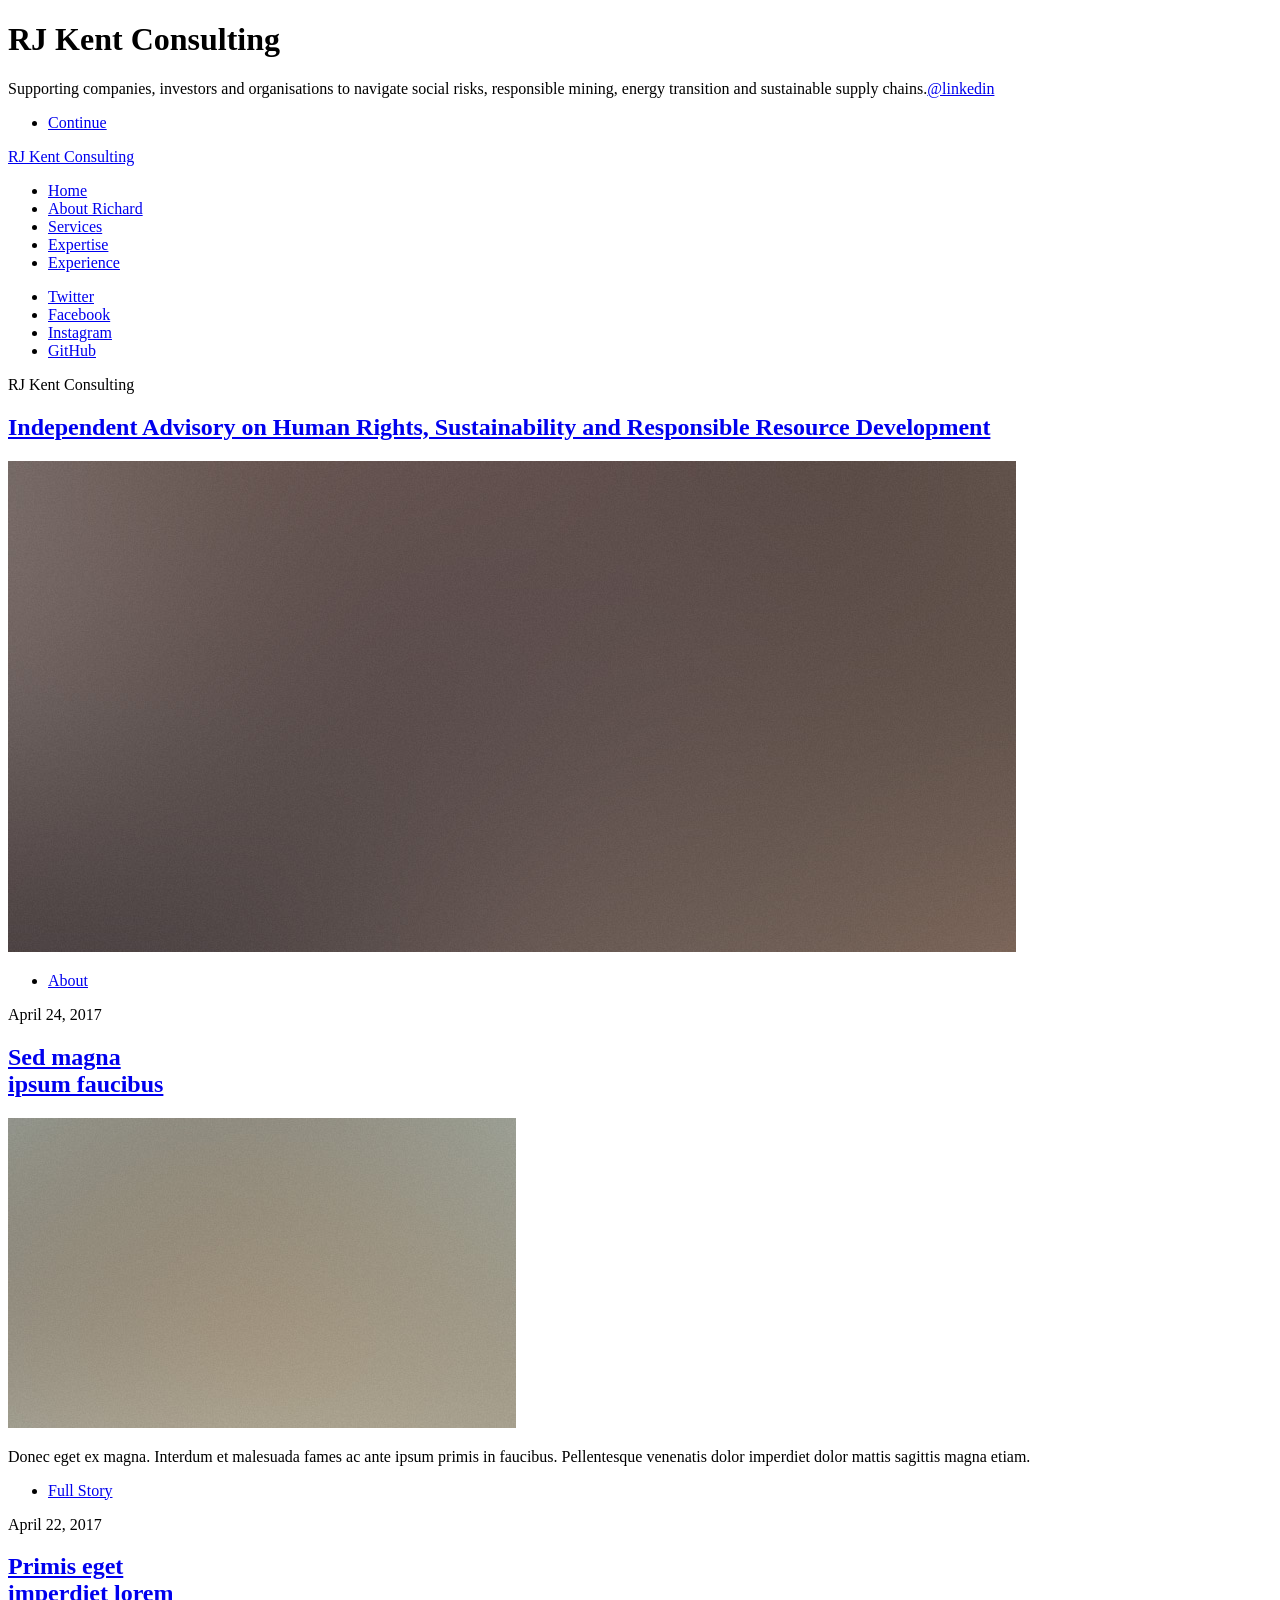
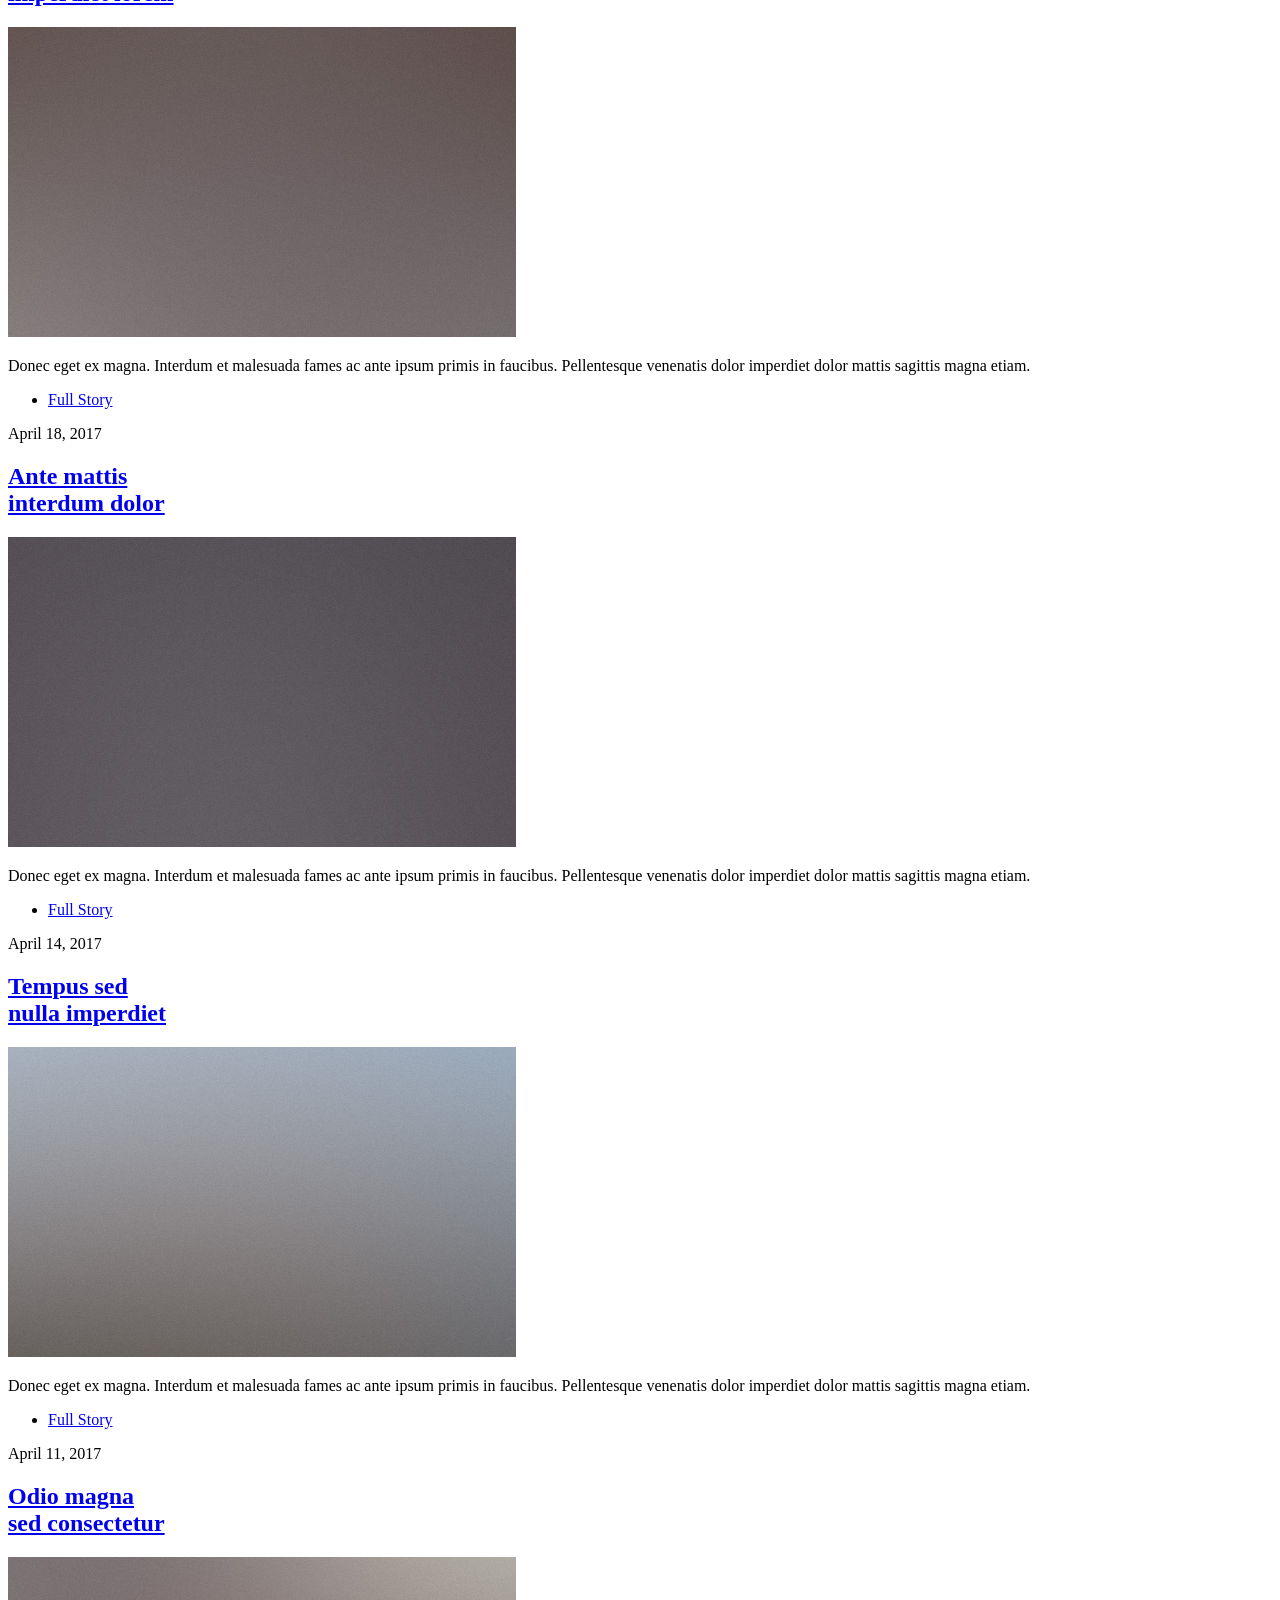
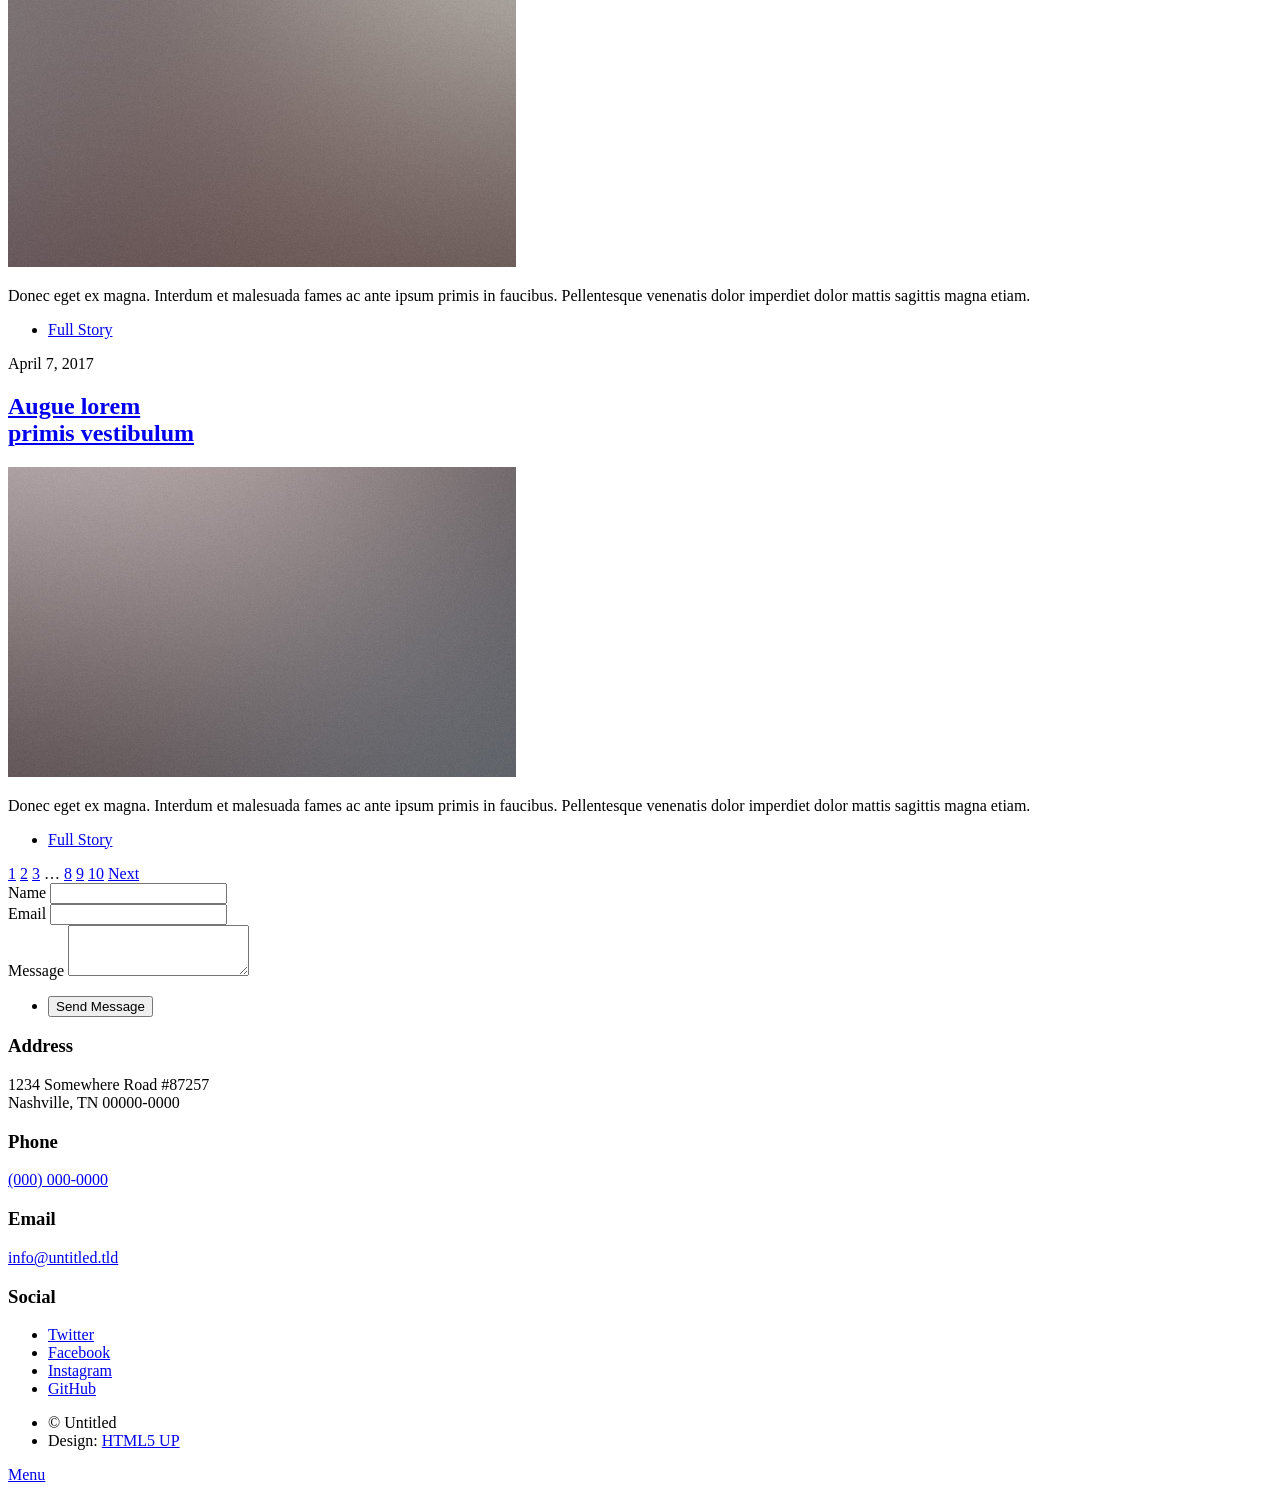
==== index.html @ 875713b2 "Update index.html" ====
<!DOCTYPE HTML>
<!--
	Massively by HTML5 UP
	html5up.net | @ajlkn
	Free for personal and commercial use under the CCA 3.0 license (html5up.net/license)
-->
<html>
	<head>
		<title>RJ Kent Consulting | Human Rights & Sustainability Advisory</title>
		<meta charset="utf-8" />
		<meta name="viewport" content="width=device-width, initial-scale=1, user-scalable=no" />
		<link rel="stylesheet" href="css/main.css" />
		<noscript><link rel="stylesheet" href="css/noscript.css" /></noscript>
	</head>
	<body class="is-preload">

		<!-- Wrapper -->
			<div id="wrapper" class="fade-in">

				<!-- Intro -->
					<div id="intro">
						<h1>RJ Kent Consulting<br/></h1>
						<p>Supporting companies, investors and organisations to navigate social risks, responsible mining, energy transition and sustainable supply chains.<a href="https://www.linkedin.com/in/richard-kent-b6029182/">@linkedin</a></p>
						<ul class="actions">
							<li><a href="#header" class="button icon solid solo fa-arrow-down scrolly">Continue</a></li>
						</ul>
					</div>

				<!-- Header -->
					<header id="header">
						<a href="index.html" class="logo">RJ Kent Consulting</a>
					</header>

				<!-- Nav -->
					<nav id="nav">
						<ul class="links">
							<li class="active"><a href="index.html">Home</a></li>
							<li><a href="generic.html">About Richard</a></li>
							<li><a href="elements.html">Services</a></li>
							<li><a href="elements.html">Expertise</a></li>
							<li><a href="elements.html">Experience</a></li>
						</ul>
						<ul class="icons">
							<li><a href="#" class="icon brands fa-twitter"><span class="label">Twitter</span></a></li>
							<li><a href="#" class="icon brands fa-facebook-f"><span class="label">Facebook</span></a></li>
							<li><a href="#" class="icon brands fa-instagram"><span class="label">Instagram</span></a></li>
							<li><a href="#" class="icon brands fa-github"><span class="label">GitHub</span></a></li>
						</ul>
					</nav>

				<!-- Main -->
					<div id="main">

						<!-- Featured Post -->
							<article class="post featured">
								<header class="major">
									<span class="date">RJ Kent Consulting</span>
									<h2><a href="#">Independent Advisory on Human Rights, Sustainability and Responsible Resource Development</a></h2>
								</header>
								<a href="#" class="image main"><img src="images/pic01.jpg" alt="" /></a>
								<ul class="actions special">
									<li><a href="#" class="button large">About</a></li>
								</ul>
							</article>

						<!-- Posts -->
							<section class="posts">
								<article>
									<header>
										<span class="date">April 24, 2017</span>
										<h2><a href="#">Sed magna<br />
										ipsum faucibus</a></h2>
									</header>
									<a href="#" class="image fit"><img src="images/pic02.jpg" alt="" /></a>
									<p>Donec eget ex magna. Interdum et malesuada fames ac ante ipsum primis in faucibus. Pellentesque venenatis dolor imperdiet dolor mattis sagittis magna etiam.</p>
									<ul class="actions special">
										<li><a href="#" class="button">Full Story</a></li>
									</ul>
								</article>
								<article>
									<header>
										<span class="date">April 22, 2017</span>
										<h2><a href="#">Primis eget<br />
										imperdiet lorem</a></h2>
									</header>
									<a href="#" class="image fit"><img src="images/pic03.jpg" alt="" /></a>
									<p>Donec eget ex magna. Interdum et malesuada fames ac ante ipsum primis in faucibus. Pellentesque venenatis dolor imperdiet dolor mattis sagittis magna etiam.</p>
									<ul class="actions special">
										<li><a href="#" class="button">Full Story</a></li>
									</ul>
								</article>
								<article>
									<header>
										<span class="date">April 18, 2017</span>
										<h2><a href="#">Ante mattis<br />
										interdum dolor</a></h2>
									</header>
									<a href="#" class="image fit"><img src="images/pic04.jpg" alt="" /></a>
									<p>Donec eget ex magna. Interdum et malesuada fames ac ante ipsum primis in faucibus. Pellentesque venenatis dolor imperdiet dolor mattis sagittis magna etiam.</p>
									<ul class="actions special">
										<li><a href="#" class="button">Full Story</a></li>
									</ul>
								</article>
								<article>
									<header>
										<span class="date">April 14, 2017</span>
										<h2><a href="#">Tempus sed<br />
										nulla imperdiet</a></h2>
									</header>
									<a href="#" class="image fit"><img src="images/pic05.jpg" alt="" /></a>
									<p>Donec eget ex magna. Interdum et malesuada fames ac ante ipsum primis in faucibus. Pellentesque venenatis dolor imperdiet dolor mattis sagittis magna etiam.</p>
									<ul class="actions special">
										<li><a href="#" class="button">Full Story</a></li>
									</ul>
								</article>
								<article>
									<header>
										<span class="date">April 11, 2017</span>
										<h2><a href="#">Odio magna<br />
										sed consectetur</a></h2>
									</header>
									<a href="#" class="image fit"><img src="images/pic06.jpg" alt="" /></a>
									<p>Donec eget ex magna. Interdum et malesuada fames ac ante ipsum primis in faucibus. Pellentesque venenatis dolor imperdiet dolor mattis sagittis magna etiam.</p>
									<ul class="actions special">
										<li><a href="#" class="button">Full Story</a></li>
									</ul>
								</article>
								<article>
									<header>
										<span class="date">April 7, 2017</span>
										<h2><a href="#">Augue lorem<br />
										primis vestibulum</a></h2>
									</header>
									<a href="#" class="image fit"><img src="images/pic07.jpg" alt="" /></a>
									<p>Donec eget ex magna. Interdum et malesuada fames ac ante ipsum primis in faucibus. Pellentesque venenatis dolor imperdiet dolor mattis sagittis magna etiam.</p>
									<ul class="actions special">
										<li><a href="#" class="button">Full Story</a></li>
									</ul>
								</article>
							</section>

						<!-- Footer -->
							<footer>
								<div class="pagination">
									<!--<a href="#" class="previous">Prev</a>-->
									<a href="#" class="page active">1</a>
									<a href="#" class="page">2</a>
									<a href="#" class="page">3</a>
									<span class="extra">&hellip;</span>
									<a href="#" class="page">8</a>
									<a href="#" class="page">9</a>
									<a href="#" class="page">10</a>
									<a href="#" class="next">Next</a>
								</div>
							</footer>

					</div>

				<!-- Footer -->
					<footer id="footer">
						<section>
							<form method="post" action="#">
								<div class="fields">
									<div class="field">
										<label for="name">Name</label>
										<input type="text" name="name" id="name" />
									</div>
									<div class="field">
										<label for="email">Email</label>
										<input type="text" name="email" id="email" />
									</div>
									<div class="field">
										<label for="message">Message</label>
										<textarea name="message" id="message" rows="3"></textarea>
									</div>
								</div>
								<ul class="actions">
									<li><input type="submit" value="Send Message" /></li>
								</ul>
							</form>
						</section>
						<section class="split contact">
							<section class="alt">
								<h3>Address</h3>
								<p>1234 Somewhere Road #87257<br />
								Nashville, TN 00000-0000</p>
							</section>
							<section>
								<h3>Phone</h3>
								<p><a href="#">(000) 000-0000</a></p>
							</section>
							<section>
								<h3>Email</h3>
								<p><a href="#">info@untitled.tld</a></p>
							</section>
							<section>
								<h3>Social</h3>
								<ul class="icons alt">
									<li><a href="#" class="icon brands alt fa-twitter"><span class="label">Twitter</span></a></li>
									<li><a href="#" class="icon brands alt fa-facebook-f"><span class="label">Facebook</span></a></li>
									<li><a href="#" class="icon brands alt fa-instagram"><span class="label">Instagram</span></a></li>
									<li><a href="#" class="icon brands alt fa-github"><span class="label">GitHub</span></a></li>
								</ul>
							</section>
						</section>
					</footer>

				<!-- Copyright -->
					<div id="copyright">
						<ul><li>&copy; Untitled</li><li>Design: <a href="https://html5up.net">HTML5 UP</a></li></ul>
					</div>

			</div>

		<!-- Scripts -->
			<script src="js/jquery.min.js"></script>
			<script src="js/jquery.scrollex.min.js"></script>
			<script src="js/jquery.scrolly.min.js"></script>
			<script src="js/browser.min.js"></script>
			<script src="js/breakpoints.min.js"></script>
			<script src="js/util.js"></script>
			<script src="js/main.js"></script>

	</body>
</html>
---- css/main.css ----
@import url(fontawesome-all.min.css);
@import url("https://fonts.googleapis.com/css?family=Merriweather:300,700,300italic,700italic|Source+Sans+Pro:900");

/*
	Massively by HTML5 UP
	html5up.net | @ajlkn
	Free for personal and commercial use under the CCA 3.0 license (html5up.net/license)
*/

html, body, div, span, applet, object,
iframe, h1, h2, h3, h4, h5, h6, p, blockquote,
pre, a, abbr, acronym, address, big, cite,
code, del, dfn, em, img, ins, kbd, q, s, samp,
small, strike, strong, sub, sup, tt, var, b,
u, i, center, dl, dt, dd, ol, ul, li, fieldset,
form, label, legend, table, caption, tbody,
tfoot, thead, tr, th, td, article, aside,
canvas, details, embed, figure, figcaption,
footer, header, hgroup, menu, nav, output, ruby,
section, summary, time, mark, audio, video {
	margin: 0;
	padding: 0;
	border: 0;
	font-size: 100%;
	font: inherit;
	vertical-align: baseline;}

article, aside, details, figcaption, figure,
footer, header, hgroup, menu, nav, section {
	display: block;}

body {
	line-height: 1;
}

ol, ul {
	list-style: none;
}

blockquote, q {
	quotes: none;
}

	blockquote:before, blockquote:after, q:before, q:after {
		content: '';
		content: none;
	}

table {
	border-collapse: collapse;
	border-spacing: 0;
}

body {
	-webkit-text-size-adjust: none;
}

mark {
	background-color: transparent;
	color: inherit;
}

input::-moz-focus-inner {
	border: 0;
	padding: 0;
}

input, select, textarea {
	-moz-appearance: none;
	-webkit-appearance: none;
	-ms-appearance: none;
	appearance: none;
}

/* Basic */

	@-ms-viewport {
		width: device-width;
	}

	body {
		-ms-overflow-style: scrollbar;
	}

	@media screen and (max-width: 480px) {

		html, body {
			min-width: 320px;
		}

	}

	html {
		box-sizing: border-box;
	}

	*, *:before, *:after {
		box-sizing: inherit;
	}

	body {
		background-color: #1e252d;
	}

		body.is-preload *, body.is-preload *:before, body.is-preload *:after {
			-moz-animation: none !important;
			-webkit-animation: none !important;
			-ms-animation: none !important;
			animation: none !important;
			-moz-transition: none !important;
			-webkit-transition: none !important;
			-ms-transition: none !important;
			transition: none !important;
		}

/* Type */

	html {
		font-size: 16pt;
	}

		@media screen and (max-width: 1680px) {

			html {
				font-size: 12pt;
			}

		}

		@media screen and (max-width: 1280px) {

			html {
				font-size: 11pt;
			}

		}

		@media screen and (max-width: 360px) {

			html {
				font-size: 10pt;
			}

		}

	body {
		color: #212931;
	}

	body, input, select, textarea {
		font-family: "Merriweather", Georgia, serif;
		font-weight: 300;
		font-size: 1rem;
		line-height: 2.375;
	}

	a {
		-moz-transition: color 0.2s ease-in-out, background-color 0.2s ease-in-out, border-color 0.2s ease-in-out, box-shadow 0.2s ease-in-out;
		-webkit-transition: color 0.2s ease-in-out, background-color 0.2s ease-in-out, border-color 0.2s ease-in-out, box-shadow 0.2s ease-in-out;
		-ms-transition: color 0.2s ease-in-out, background-color 0.2s ease-in-out, border-color 0.2s ease-in-out, box-shadow 0.2s ease-in-out;
		transition: color 0.2s ease-in-out, background-color 0.2s ease-in-out, border-color 0.2s ease-in-out, box-shadow 0.2s ease-in-out;
		border-bottom: dotted 1px;
		text-decoration: none;
	}

		a:hover {
			border-bottom-color: transparent;
		}

	strong, b {
		font-weight: 600;
	}

	em, i {
		font-style: italic;
	}

	p {
		text-align: justify;
		margin: 0 0 2rem 0;
	}

	h1, h2, h3, h4, h5, h6 {
		font-family: "Source Sans Pro", Helvetica, sans-serif;
		font-weight: 900;
		line-height: 1.5;
		letter-spacing: 0.075em;
		text-transform: uppercase;
		margin: 0 0 1rem 0;
	}

		h1 a, h2 a, h3 a, h4 a, h5 a, h6 a {
			border-bottom: 0;
			color: inherit;
			text-decoration: none;
		}

	h1 {
		font-size: 4rem;
		line-height: 1.1;
		margin: 0 0 2rem 0;
	}

	h2 {
		font-size: 1.75rem;
		line-height: 1.3;
		margin: 0 0 1.5rem 0;
	}

	h3 {
		font-size: 1.25rem;
		margin: 0 0 1.5rem 0;
	}

	h4 {
		font-size: 1rem;
	}

	h5 {
		font-size: 0.9rem;
	}

	h6 {
		font-size: 0.8rem;
	}

	sub {
		font-size: 0.8rem;
		position: relative;
		top: 0.5rem;
	}

	sup {
		font-size: 0.8rem;
		position: relative;
		top: -0.5rem;
	}

	blockquote {
		border-left: solid 4px;
		font-style: italic;
		margin: 0 0 2rem 0;
		padding: 0.5rem 0 0.5rem 2rem;
	}

	code {
		border: solid 2px;
		font-family: "Courier New", monospace;
		font-size: 0.9rem;
		margin: 0 0.25rem;
		padding: 0.25rem 0.65rem;
	}

	pre {
		-webkit-overflow-scrolling: touch;
		font-family: "Courier New", monospace;
		font-size: 0.9rem;
		margin: 0 0 2rem 0;
	}

		pre code {
			display: block;
			line-height: 1.75;
			padding: 1rem 1.5rem;
			overflow-x: auto;
		}

	hr {
		border: 0;
		border-bottom: solid 2px;
		margin: 3rem 0;
	}

		hr.major {
			margin: 5rem 0;
		}

	.align-left {
		text-align: left;
	}

	.align-center {
		text-align: center;
	}

	.align-right {
		text-align: right;
	}

	input, select, textarea {
		color: #212931;
	}

	a {
		color: #212931;
		border-bottom-color: rgba(33, 41, 49, 0.5);
	}

		a:hover {
			border-bottom-color: transparent;
			color: #18bfef !important;
		}

	strong, b {
		color: #212931;
	}

	h1, h2, h3, h4, h5, h6 {
		color: #212931;
	}

	blockquote {
		border-left-color: #eeeeee;
	}

	code {
		background: rgba(220, 220, 220, 0.25);
		border-color: #eeeeee;
	}

	hr {
		border-bottom-color: #eeeeee;
	}

/* Row */

	.row {
		display: flex;
		flex-wrap: wrap;
		box-sizing: border-box;
		align-items: stretch;
	}

		.row > * {
			box-sizing: border-box;
		}

		.row.gtr-uniform > * > :last-child {
			margin-bottom: 0;
		}

		.row.aln-left {
			justify-content: flex-start;
		}

		.row.aln-center {
			justify-content: center;
		}

		.row.aln-right {
			justify-content: flex-end;
		}

		.row.aln-top {
			align-items: flex-start;
		}

		.row.aln-middle {
			align-items: center;
		}

		.row.aln-bottom {
			align-items: flex-end;
		}

		.row > .imp {
			order: -1;
		}

		.row > .col-1 {
			width: 8.33333%;
		}

		.row > .off-1 {
			margin-left: 8.33333%;
		}

		.row > .col-2 {
			width: 16.66667%;
		}

		.row > .off-2 {
			margin-left: 16.66667%;
		}

		.row > .col-3 {
			width: 25%;
		}

		.row > .off-3 {
			margin-left: 25%;
		}

		.row > .col-4 {
			width: 33.33333%;
		}

		.row > .off-4 {
			margin-left: 33.33333%;
		}

		.row > .col-5 {
			width: 41.66667%;
		}

		.row > .off-5 {
			margin-left: 41.66667%;
		}

		.row > .col-6 {
			width: 50%;
		}

		.row > .off-6 {
			margin-left: 50%;
		}

		.row > .col-7 {
			width: 58.33333%;
		}

		.row > .off-7 {
			margin-left: 58.33333%;
		}

		.row > .col-8 {
			width: 66.66667%;
		}

		.row > .off-8 {
			margin-left: 66.66667%;
		}

		.row > .col-9 {
			width: 75%;
		}

		.row > .off-9 {
			margin-left: 75%;
		}

		.row > .col-10 {
			width: 83.33333%;
		}

		.row > .off-10 {
			margin-left: 83.33333%;
		}

		.row > .col-11 {
			width: 91.66667%;
		}

		.row > .off-11 {
			margin-left: 91.66667%;
		}

		.row > .col-12 {
			width: 100%;
		}

		.row > .off-12 {
			margin-left: 100%;
		}

		.row.gtr-0 {
			margin-top: 0;
			margin-left: 0rem;
		}

			.row.gtr-0 > * {
				padding: 0 0 0 0rem;
			}

			.row.gtr-0.gtr-uniform {
				margin-top: 0rem;
			}

				.row.gtr-0.gtr-uniform > * {
					padding-top: 0rem;
				}

		.row.gtr-25 {
			margin-top: 0;
			margin-left: -0.375rem;
		}

			.row.gtr-25 > * {
				padding: 0 0 0 0.375rem;
			}

			.row.gtr-25.gtr-uniform {
				margin-top: -0.375rem;
			}

				.row.gtr-25.gtr-uniform > * {
					padding-top: 0.375rem;
				}

		.row.gtr-50 {
			margin-top: 0;
			margin-left: -0.75rem;
		}

			.row.gtr-50 > * {
				padding: 0 0 0 0.75rem;
			}

			.row.gtr-50.gtr-uniform {
				margin-top: -0.75rem;
			}

				.row.gtr-50.gtr-uniform > * {
					padding-top: 0.75rem;
				}

		.row {
			margin-top: 0;
			margin-left: -1.5rem;
		}

			.row > * {
				padding: 0 0 0 1.5rem;
			}

			.row.gtr-uniform {
				margin-top: -1.5rem;
			}

				.row.gtr-uniform > * {
					padding-top: 1.5rem;
				}

		.row.gtr-150 {
			margin-top: 0;
			margin-left: -2.25rem;
		}

			.row.gtr-150 > * {
				padding: 0 0 0 2.25rem;
			}

			.row.gtr-150.gtr-uniform {
				margin-top: -2.25rem;
			}

				.row.gtr-150.gtr-uniform > * {
					padding-top: 2.25rem;
				}

		.row.gtr-200 {
			margin-top: 0;
			margin-left: -3rem;
		}

			.row.gtr-200 > * {
				padding: 0 0 0 3rem;
			}

			.row.gtr-200.gtr-uniform {
				margin-top: -3rem;
			}

				.row.gtr-200.gtr-uniform > * {
					padding-top: 3rem;
				}

		@media screen and (max-width: 1680px) {

			.row {
				display: flex;
				flex-wrap: wrap;
				box-sizing: border-box;
				align-items: stretch;
			}

				.row > * {
					box-sizing: border-box;
				}

				.row.gtr-uniform > * > :last-child {
					margin-bottom: 0;
				}

				.row.aln-left {
					justify-content: flex-start;
				}

				.row.aln-center {
					justify-content: center;
				}

				.row.aln-right {
					justify-content: flex-end;
				}

				.row.aln-top {
					align-items: flex-start;
				}

				.row.aln-middle {
					align-items: center;
				}

				.row.aln-bottom {
					align-items: flex-end;
				}

				.row > .imp-xlarge {
					order: -1;
				}

				.row > .col-1-xlarge {
					width: 8.33333%;
				}

				.row > .off-1-xlarge {
					margin-left: 8.33333%;
				}

				.row > .col-2-xlarge {
					width: 16.66667%;
				}

				.row > .off-2-xlarge {
					margin-left: 16.66667%;
				}

				.row > .col-3-xlarge {
					width: 25%;
				}

				.row > .off-3-xlarge {
					margin-left: 25%;
				}

				.row > .col-4-xlarge {
					width: 33.33333%;
				}

				.row > .off-4-xlarge {
					margin-left: 33.33333%;
				}

				.row > .col-5-xlarge {
					width: 41.66667%;
				}

				.row > .off-5-xlarge {
					margin-left: 41.66667%;
				}

				.row > .col-6-xlarge {
					width: 50%;
				}

				.row > .off-6-xlarge {
					margin-left: 50%;
				}

				.row > .col-7-xlarge {
					width: 58.33333%;
				}

				.row > .off-7-xlarge {
					margin-left: 58.33333%;
				}

				.row > .col-8-xlarge {
					width: 66.66667%;
				}

				.row > .off-8-xlarge {
					margin-left: 66.66667%;
				}

				.row > .col-9-xlarge {
					width: 75%;
				}

				.row > .off-9-xlarge {
					margin-left: 75%;
				}

				.row > .col-10-xlarge {
					width: 83.33333%;
				}

				.row > .off-10-xlarge {
					margin-left: 83.33333%;
				}

				.row > .col-11-xlarge {
					width: 91.66667%;
				}

				.row > .off-11-xlarge {
					margin-left: 91.66667%;
				}

				.row > .col-12-xlarge {
					width: 100%;
				}

				.row > .off-12-xlarge {
					margin-left: 100%;
				}

				.row.gtr-0 {
					margin-top: 0;
					margin-left: 0rem;
				}

					.row.gtr-0 > * {
						padding: 0 0 0 0rem;
					}

					.row.gtr-0.gtr-uniform {
						margin-top: 0rem;
					}

						.row.gtr-0.gtr-uniform > * {
							padding-top: 0rem;
						}

				.row.gtr-25 {
					margin-top: 0;
					margin-left: -0.375rem;
				}

					.row.gtr-25 > * {
						padding: 0 0 0 0.375rem;
					}

					.row.gtr-25.gtr-uniform {
						margin-top: -0.375rem;
					}

						.row.gtr-25.gtr-uniform > * {
							padding-top: 0.375rem;
						}

				.row.gtr-50 {
					margin-top: 0;
					margin-left: -0.75rem;
				}

					.row.gtr-50 > * {
						padding: 0 0 0 0.75rem;
					}

					.row.gtr-50.gtr-uniform {
						margin-top: -0.75rem;
					}

						.row.gtr-50.gtr-uniform > * {
							padding-top: 0.75rem;
						}

				.row {
					margin-top: 0;
					margin-left: -1.5rem;
				}

					.row > * {
						padding: 0 0 0 1.5rem;
					}

					.row.gtr-uniform {
						margin-top: -1.5rem;
					}

						.row.gtr-uniform > * {
							padding-top: 1.5rem;
						}

				.row.gtr-150 {
					margin-top: 0;
					margin-left: -2.25rem;
				}

					.row.gtr-150 > * {
						padding: 0 0 0 2.25rem;
					}

					.row.gtr-150.gtr-uniform {
						margin-top: -2.25rem;
					}

						.row.gtr-150.gtr-uniform > * {
							padding-top: 2.25rem;
						}

				.row.gtr-200 {
					margin-top: 0;
					margin-left: -3rem;
				}

					.row.gtr-200 > * {
						padding: 0 0 0 3rem;
					}

					.row.gtr-200.gtr-uniform {
						margin-top: -3rem;
					}

						.row.gtr-200.gtr-uniform > * {
							padding-top: 3rem;
						}

		}

		@media screen and (max-width: 1280px) {

			.row {
				display: flex;
				flex-wrap: wrap;
				box-sizing: border-box;
				align-items: stretch;
			}

				.row > * {
					box-sizing: border-box;
				}

				.row.gtr-uniform > * > :last-child {
					margin-bottom: 0;
				}

				.row.aln-left {
					justify-content: flex-start;
				}

				.row.aln-center {
					justify-content: center;
				}

				.row.aln-right {
					justify-content: flex-end;
				}

				.row.aln-top {
					align-items: flex-start;
				}

				.row.aln-middle {
					align-items: center;
				}

				.row.aln-bottom {
					align-items: flex-end;
				}

				.row > .imp-large {
					order: -1;
				}

				.row > .col-1-large {
					width: 8.33333%;
				}

				.row > .off-1-large {
					margin-left: 8.33333%;
				}

				.row > .col-2-large {
					width: 16.66667%;
				}

				.row > .off-2-large {
					margin-left: 16.66667%;
				}

				.row > .col-3-large {
					width: 25%;
				}

				.row > .off-3-large {
					margin-left: 25%;
				}

				.row > .col-4-large {
					width: 33.33333%;
				}

				.row > .off-4-large {
					margin-left: 33.33333%;
				}

				.row > .col-5-large {
					width: 41.66667%;
				}

				.row > .off-5-large {
					margin-left: 41.66667%;
				}

				.row > .col-6-large {
					width: 50%;
				}

				.row > .off-6-large {
					margin-left: 50%;
				}

				.row > .col-7-large {
					width: 58.33333%;
				}

				.row > .off-7-large {
					margin-left: 58.33333%;
				}

				.row > .col-8-large {
					width: 66.66667%;
				}

				.row > .off-8-large {
					margin-left: 66.66667%;
				}

				.row > .col-9-large {
					width: 75%;
				}

				.row > .off-9-large {
					margin-left: 75%;
				}

				.row > .col-10-large {
					width: 83.33333%;
				}

				.row > .off-10-large {
					margin-left: 83.33333%;
				}

				.row > .col-11-large {
					width: 91.66667%;
				}

				.row > .off-11-large {
					margin-left: 91.66667%;
				}

				.row > .col-12-large {
					width: 100%;
				}

				.row > .off-12-large {
					margin-left: 100%;
				}

				.row.gtr-0 {
					margin-top: 0;
					margin-left: 0rem;
				}

					.row.gtr-0 > * {
						padding: 0 0 0 0rem;
					}

					.row.gtr-0.gtr-uniform {
						margin-top: 0rem;
					}

						.row.gtr-0.gtr-uniform > * {
							padding-top: 0rem;
						}

				.row.gtr-25 {
					margin-top: 0;
					margin-left: -0.375rem;
				}

					.row.gtr-25 > * {
						padding: 0 0 0 0.375rem;
					}

					.row.gtr-25.gtr-uniform {
						margin-top: -0.375rem;
					}

						.row.gtr-25.gtr-uniform > * {
							padding-top: 0.375rem;
						}

				.row.gtr-50 {
					margin-top: 0;
					margin-left: -0.75rem;
				}

					.row.gtr-50 > * {
						padding: 0 0 0 0.75rem;
					}

					.row.gtr-50.gtr-uniform {
						margin-top: -0.75rem;
					}

						.row.gtr-50.gtr-uniform > * {
							padding-top: 0.75rem;
						}

				.row {
					margin-top: 0;
					margin-left: -1.5rem;
				}

					.row > * {
						padding: 0 0 0 1.5rem;
					}

					.row.gtr-uniform {
						margin-top: -1.5rem;
					}

						.row.gtr-uniform > * {
							padding-top: 1.5rem;
						}

				.row.gtr-150 {
					margin-top: 0;
					margin-left: -2.25rem;
				}

					.row.gtr-150 > * {
						padding: 0 0 0 2.25rem;
					}

					.row.gtr-150.gtr-uniform {
						margin-top: -2.25rem;
					}

						.row.gtr-150.gtr-uniform > * {
							padding-top: 2.25rem;
						}

				.row.gtr-200 {
					margin-top: 0;
					margin-left: -3rem;
				}

					.row.gtr-200 > * {
						padding: 0 0 0 3rem;
					}

					.row.gtr-200.gtr-uniform {
						margin-top: -3rem;
					}

						.row.gtr-200.gtr-uniform > * {
							padding-top: 3rem;
						}

		}

		@media screen and (max-width: 980px) {

			.row {
				display: flex;
				flex-wrap: wrap;
				box-sizing: border-box;
				align-items: stretch;
			}

				.row > * {
					box-sizing: border-box;
				}

				.row.gtr-uniform > * > :last-child {
					margin-bottom: 0;
				}

				.row.aln-left {
					justify-content: flex-start;
				}

				.row.aln-center {
					justify-content: center;
				}

				.row.aln-right {
					justify-content: flex-end;
				}

				.row.aln-top {
					align-items: flex-start;
				}

				.row.aln-middle {
					align-items: center;
				}

				.row.aln-bottom {
					align-items: flex-end;
				}

				.row > .imp-medium {
					order: -1;
				}

				.row > .col-1-medium {
					width: 8.33333%;
				}

				.row > .off-1-medium {
					margin-left: 8.33333%;
				}

				.row > .col-2-medium {
					width: 16.66667%;
				}

				.row > .off-2-medium {
					margin-left: 16.66667%;
				}

				.row > .col-3-medium {
					width: 25%;
				}

				.row > .off-3-medium {
					margin-left: 25%;
				}

				.row > .col-4-medium {
					width: 33.33333%;
				}

				.row > .off-4-medium {
					margin-left: 33.33333%;
				}

				.row > .col-5-medium {
					width: 41.66667%;
				}

				.row > .off-5-medium {
					margin-left: 41.66667%;
				}

				.row > .col-6-medium {
					width: 50%;
				}

				.row > .off-6-medium {
					margin-left: 50%;
				}

				.row > .col-7-medium {
					width: 58.33333%;
				}

				.row > .off-7-medium {
					margin-left: 58.33333%;
				}

				.row > .col-8-medium {
					width: 66.66667%;
				}

				.row > .off-8-medium {
					margin-left: 66.66667%;
				}

				.row > .col-9-medium {
					width: 75%;
				}

				.row > .off-9-medium {
					margin-left: 75%;
				}

				.row > .col-10-medium {
					width: 83.33333%;
				}

				.row > .off-10-medium {
					margin-left: 83.33333%;
				}

				.row > .col-11-medium {
					width: 91.66667%;
				}

				.row > .off-11-medium {
					margin-left: 91.66667%;
				}

				.row > .col-12-medium {
					width: 100%;
				}

				.row > .off-12-medium {
					margin-left: 100%;
				}

				.row.gtr-0 {
					margin-top: 0;
					margin-left: 0rem;
				}

					.row.gtr-0 > * {
						padding: 0 0 0 0rem;
					}

					.row.gtr-0.gtr-uniform {
						margin-top: 0rem;
					}

						.row.gtr-0.gtr-uniform > * {
							padding-top: 0rem;
						}

				.row.gtr-25 {
					margin-top: 0;
					margin-left: -0.375rem;
				}

					.row.gtr-25 > * {
						padding: 0 0 0 0.375rem;
					}

					.row.gtr-25.gtr-uniform {
						margin-top: -0.375rem;
					}

						.row.gtr-25.gtr-uniform > * {
							padding-top: 0.375rem;
						}

				.row.gtr-50 {
					margin-top: 0;
					margin-left: -0.75rem;
				}

					.row.gtr-50 > * {
						padding: 0 0 0 0.75rem;
					}

					.row.gtr-50.gtr-uniform {
						margin-top: -0.75rem;
					}

						.row.gtr-50.gtr-uniform > * {
							padding-top: 0.75rem;
						}

				.row {
					margin-top: 0;
					margin-left: -1.5rem;
				}

					.row > * {
						padding: 0 0 0 1.5rem;
					}

					.row.gtr-uniform {
						margin-top: -1.5rem;
					}

						.row.gtr-uniform > * {
							padding-top: 1.5rem;
						}

				.row.gtr-150 {
					margin-top: 0;
					margin-left: -2.25rem;
				}

					.row.gtr-150 > * {
						padding: 0 0 0 2.25rem;
					}

					.row.gtr-150.gtr-uniform {
						margin-top: -2.25rem;
					}

						.row.gtr-150.gtr-uniform > * {
							padding-top: 2.25rem;
						}

				.row.gtr-200 {
					margin-top: 0;
					margin-left: -3rem;
				}

					.row.gtr-200 > * {
						padding: 0 0 0 3rem;
					}

					.row.gtr-200.gtr-uniform {
						margin-top: -3rem;
					}

						.row.gtr-200.gtr-uniform > * {
							padding-top: 3rem;
						}

		}

		@media screen and (max-width: 736px) {

			.row {
				display: flex;
				flex-wrap: wrap;
				box-sizing: border-box;
				align-items: stretch;
			}

				.row > * {
					box-sizing: border-box;
				}

				.row.gtr-uniform > * > :last-child {
					margin-bottom: 0;
				}

				.row.aln-left {
					justify-content: flex-start;
				}

				.row.aln-center {
					justify-content: center;
				}

				.row.aln-right {
					justify-content: flex-end;
				}

				.row.aln-top {
					align-items: flex-start;
				}

				.row.aln-middle {
					align-items: center;
				}

				.row.aln-bottom {
					align-items: flex-end;
				}

				.row > .imp-small {
					order: -1;
				}

				.row > .col-1-small {
					width: 8.33333%;
				}

				.row > .off-1-small {
					margin-left: 8.33333%;
				}

				.row > .col-2-small {
					width: 16.66667%;
				}

				.row > .off-2-small {
					margin-left: 16.66667%;
				}

				.row > .col-3-small {
					width: 25%;
				}

				.row > .off-3-small {
					margin-left: 25%;
				}

				.row > .col-4-small {
					width: 33.33333%;
				}

				.row > .off-4-small {
					margin-left: 33.33333%;
				}

				.row > .col-5-small {
					width: 41.66667%;
				}

				.row > .off-5-small {
					margin-left: 41.66667%;
				}

				.row > .col-6-small {
					width: 50%;
				}

				.row > .off-6-small {
					margin-left: 50%;
				}

				.row > .col-7-small {
					width: 58.33333%;
				}

				.row > .off-7-small {
					margin-left: 58.33333%;
				}

				.row > .col-8-small {
					width: 66.66667%;
				}

				.row > .off-8-small {
					margin-left: 66.66667%;
				}

				.row > .col-9-small {
					width: 75%;
				}

				.row > .off-9-small {
					margin-left: 75%;
				}

				.row > .col-10-small {
					width: 83.33333%;
				}

				.row > .off-10-small {
					margin-left: 83.33333%;
				}

				.row > .col-11-small {
					width: 91.66667%;
				}

				.row > .off-11-small {
					margin-left: 91.66667%;
				}

				.row > .col-12-small {
					width: 100%;
				}

				.row > .off-12-small {
					margin-left: 100%;
				}

				.row.gtr-0 {
					margin-top: 0;
					margin-left: 0rem;
				}

					.row.gtr-0 > * {
						padding: 0 0 0 0rem;
					}

					.row.gtr-0.gtr-uniform {
						margin-top: 0rem;
					}

						.row.gtr-0.gtr-uniform > * {
							padding-top: 0rem;
						}

				.row.gtr-25 {
					margin-top: 0;
					margin-left: -0.375rem;
				}

					.row.gtr-25 > * {
						padding: 0 0 0 0.375rem;
					}

					.row.gtr-25.gtr-uniform {
						margin-top: -0.375rem;
					}

						.row.gtr-25.gtr-uniform > * {
							padding-top: 0.375rem;
						}

				.row.gtr-50 {
					margin-top: 0;
					margin-left: -0.75rem;
				}

					.row.gtr-50 > * {
						padding: 0 0 0 0.75rem;
					}

					.row.gtr-50.gtr-uniform {
						margin-top: -0.75rem;
					}

						.row.gtr-50.gtr-uniform > * {
							padding-top: 0.75rem;
						}

				.row {
					margin-top: 0;
					margin-left: -1.5rem;
				}

					.row > * {
						padding: 0 0 0 1.5rem;
					}

					.row.gtr-uniform {
						margin-top: -1.5rem;
					}

						.row.gtr-uniform > * {
							padding-top: 1.5rem;
						}

				.row.gtr-150 {
					margin-top: 0;
					margin-left: -2.25rem;
				}

					.row.gtr-150 > * {
						padding: 0 0 0 2.25rem;
					}

					.row.gtr-150.gtr-uniform {
						margin-top: -2.25rem;
					}

						.row.gtr-150.gtr-uniform > * {
							padding-top: 2.25rem;
						}

				.row.gtr-200 {
					margin-top: 0;
					margin-left: -3rem;
				}

					.row.gtr-200 > * {
						padding: 0 0 0 3rem;
					}

					.row.gtr-200.gtr-uniform {
						margin-top: -3rem;
					}

						.row.gtr-200.gtr-uniform > * {
							padding-top: 3rem;
						}

		}

		@media screen and (max-width: 480px) {

			.row {
				display: flex;
				flex-wrap: wrap;
				box-sizing: border-box;
				align-items: stretch;
			}

				.row > * {
					box-sizing: border-box;
				}

				.row.gtr-uniform > * > :last-child {
					margin-bottom: 0;
				}

				.row.aln-left {
					justify-content: flex-start;
				}

				.row.aln-center {
					justify-content: center;
				}

				.row.aln-right {
					justify-content: flex-end;
				}

				.row.aln-top {
					align-items: flex-start;
				}

				.row.aln-middle {
					align-items: center;
				}

				.row.aln-bottom {
					align-items: flex-end;
				}

				.row > .imp-xsmall {
					order: -1;
				}

				.row > .col-1-xsmall {
					width: 8.33333%;
				}

				.row > .off-1-xsmall {
					margin-left: 8.33333%;
				}

				.row > .col-2-xsmall {
					width: 16.66667%;
				}

				.row > .off-2-xsmall {
					margin-left: 16.66667%;
				}

				.row > .col-3-xsmall {
					width: 25%;
				}

				.row > .off-3-xsmall {
					margin-left: 25%;
				}

				.row > .col-4-xsmall {
					width: 33.33333%;
				}

				.row > .off-4-xsmall {
					margin-left: 33.33333%;
				}

				.row > .col-5-xsmall {
					width: 41.66667%;
				}

				.row > .off-5-xsmall {
					margin-left: 41.66667%;
				}

				.row > .col-6-xsmall {
					width: 50%;
				}

				.row > .off-6-xsmall {
					margin-left: 50%;
				}

				.row > .col-7-xsmall {
					width: 58.33333%;
				}

				.row > .off-7-xsmall {
					margin-left: 58.33333%;
				}

				.row > .col-8-xsmall {
					width: 66.66667%;
				}

				.row > .off-8-xsmall {
					margin-left: 66.66667%;
				}

				.row > .col-9-xsmall {
					width: 75%;
				}

				.row > .off-9-xsmall {
					margin-left: 75%;
				}

				.row > .col-10-xsmall {
					width: 83.33333%;
				}

				.row > .off-10-xsmall {
					margin-left: 83.33333%;
				}

				.row > .col-11-xsmall {
					width: 91.66667%;
				}

				.row > .off-11-xsmall {
					margin-left: 91.66667%;
				}

				.row > .col-12-xsmall {
					width: 100%;
				}

				.row > .off-12-xsmall {
					margin-left: 100%;
				}

				.row.gtr-0 {
					margin-top: 0;
					margin-left: 0rem;
				}

					.row.gtr-0 > * {
						padding: 0 0 0 0rem;
					}

					.row.gtr-0.gtr-uniform {
						margin-top: 0rem;
					}

						.row.gtr-0.gtr-uniform > * {
							padding-top: 0rem;
						}

				.row.gtr-25 {
					margin-top: 0;
					margin-left: -0.375rem;
				}

					.row.gtr-25 > * {
						padding: 0 0 0 0.375rem;
					}

					.row.gtr-25.gtr-uniform {
						margin-top: -0.375rem;
					}

						.row.gtr-25.gtr-uniform > * {
							padding-top: 0.375rem;
						}

				.row.gtr-50 {
					margin-top: 0;
					margin-left: -0.75rem;
				}

					.row.gtr-50 > * {
						padding: 0 0 0 0.75rem;
					}

					.row.gtr-50.gtr-uniform {
						margin-top: -0.75rem;
					}

						.row.gtr-50.gtr-uniform > * {
							padding-top: 0.75rem;
						}

				.row {
					margin-top: 0;
					margin-left: -1.5rem;
				}

					.row > * {
						padding: 0 0 0 1.5rem;
					}

					.row.gtr-uniform {
						margin-top: -1.5rem;
					}

						.row.gtr-uniform > * {
							padding-top: 1.5rem;
						}

				.row.gtr-150 {
					margin-top: 0;
					margin-left: -2.25rem;
				}

					.row.gtr-150 > * {
						padding: 0 0 0 2.25rem;
					}

					.row.gtr-150.gtr-uniform {
						margin-top: -2.25rem;
					}

						.row.gtr-150.gtr-uniform > * {
							padding-top: 2.25rem;
						}

				.row.gtr-200 {
					margin-top: 0;
					margin-left: -3rem;
				}

					.row.gtr-200 > * {
						padding: 0 0 0 3rem;
					}

					.row.gtr-200.gtr-uniform {
						margin-top: -3rem;
					}

						.row.gtr-200.gtr-uniform > * {
							padding-top: 3rem;
						}

		}

		@media screen and (max-width: 360px) {

			.row {
				display: flex;
				flex-wrap: wrap;
				box-sizing: border-box;
				align-items: stretch;
			}

				.row > * {
					box-sizing: border-box;
				}

				.row.gtr-uniform > * > :last-child {
					margin-bottom: 0;
				}

				.row.aln-left {
					justify-content: flex-start;
				}

				.row.aln-center {
					justify-content: center;
				}

				.row.aln-right {
					justify-content: flex-end;
				}

				.row.aln-top {
					align-items: flex-start;
				}

				.row.aln-middle {
					align-items: center;
				}

				.row.aln-bottom {
					align-items: flex-end;
				}

				.row > .imp-xxsmall {
					order: -1;
				}

				.row > .col-1-xxsmall {
					width: 8.33333%;
				}

				.row > .off-1-xxsmall {
					margin-left: 8.33333%;
				}

				.row > .col-2-xxsmall {
					width: 16.66667%;
				}

				.row > .off-2-xxsmall {
					margin-left: 16.66667%;
				}

				.row > .col-3-xxsmall {
					width: 25%;
				}

				.row > .off-3-xxsmall {
					margin-left: 25%;
				}

				.row > .col-4-xxsmall {
					width: 33.33333%;
				}

				.row > .off-4-xxsmall {
					margin-left: 33.33333%;
				}

				.row > .col-5-xxsmall {
					width: 41.66667%;
				}

				.row > .off-5-xxsmall {
					margin-left: 41.66667%;
				}

				.row > .col-6-xxsmall {
					width: 50%;
				}

				.row > .off-6-xxsmall {
					margin-left: 50%;
				}

				.row > .col-7-xxsmall {
					width: 58.33333%;
				}

				.row > .off-7-xxsmall {
					margin-left: 58.33333%;
				}

				.row > .col-8-xxsmall {
					width: 66.66667%;
				}

				.row > .off-8-xxsmall {
					margin-left: 66.66667%;
				}

				.row > .col-9-xxsmall {
					width: 75%;
				}

				.row > .off-9-xxsmall {
					margin-left: 75%;
				}

				.row > .col-10-xxsmall {
					width: 83.33333%;
				}

				.row > .off-10-xxsmall {
					margin-left: 83.33333%;
				}

				.row > .col-11-xxsmall {
					width: 91.66667%;
				}

				.row > .off-11-xxsmall {
					margin-left: 91.66667%;
				}

				.row > .col-12-xxsmall {
					width: 100%;
				}

				.row > .off-12-xxsmall {
					margin-left: 100%;
				}

				.row.gtr-0 {
					margin-top: 0;
					margin-left: 0rem;
				}

					.row.gtr-0 > * {
						padding: 0 0 0 0rem;
					}

					.row.gtr-0.gtr-uniform {
						margin-top: 0rem;
					}

						.row.gtr-0.gtr-uniform > * {
							padding-top: 0rem;
						}

				.row.gtr-25 {
					margin-top: 0;
					margin-left: -0.375rem;
				}

					.row.gtr-25 > * {
						padding: 0 0 0 0.375rem;
					}

					.row.gtr-25.gtr-uniform {
						margin-top: -0.375rem;
					}

						.row.gtr-25.gtr-uniform > * {
							padding-top: 0.375rem;
						}

				.row.gtr-50 {
					margin-top: 0;
					margin-left: -0.75rem;
				}

					.row.gtr-50 > * {
						padding: 0 0 0 0.75rem;
					}

					.row.gtr-50.gtr-uniform {
						margin-top: -0.75rem;
					}

						.row.gtr-50.gtr-uniform > * {
							padding-top: 0.75rem;
						}

				.row {
					margin-top: 0;
					margin-left: -1.5rem;
				}

					.row > * {
						padding: 0 0 0 1.5rem;
					}

					.row.gtr-uniform {
						margin-top: -1.5rem;
					}

						.row.gtr-uniform > * {
							padding-top: 1.5rem;
						}

				.row.gtr-150 {
					margin-top: 0;
					margin-left: -2.25rem;
				}

					.row.gtr-150 > * {
						padding: 0 0 0 2.25rem;
					}

					.row.gtr-150.gtr-uniform {
						margin-top: -2.25rem;
					}

						.row.gtr-150.gtr-uniform > * {
							padding-top: 2.25rem;
						}

				.row.gtr-200 {
					margin-top: 0;
					margin-left: -3rem;
				}

					.row.gtr-200 > * {
						padding: 0 0 0 3rem;
					}

					.row.gtr-200.gtr-uniform {
						margin-top: -3rem;
					}

						.row.gtr-200.gtr-uniform > * {
							padding-top: 3rem;
						}

		}

/* Box */

	.box {
		border: solid 2px;
		margin-bottom: 2rem;
		padding: 1.5rem;
	}

		.box > :last-child,
		.box > :last-child > :last-child,
		.box > :last-child > :last-child > :last-child {
			margin-bottom: 0;
		}

		.box.alt {
			border: 0;
			border-radius: 0;
			padding: 0;
		}

	.box {
		border-color: #eeeeee;
	}

/* Button */

	input[type="submit"],
	input[type="reset"],
	input[type="button"],
	button,
	.button {
		-moz-appearance: none;
		-webkit-appearance: none;
		-ms-appearance: none;
		appearance: none;
		-moz-transition: background-color 0.2s ease-in-out, box-shadow 0.2s ease-in-out, color 0.2s ease-in-out;
		-webkit-transition: background-color 0.2s ease-in-out, box-shadow 0.2s ease-in-out, color 0.2s ease-in-out;
		-ms-transition: background-color 0.2s ease-in-out, box-shadow 0.2s ease-in-out, color 0.2s ease-in-out;
		transition: background-color 0.2s ease-in-out, box-shadow 0.2s ease-in-out, color 0.2s ease-in-out;
		border: 0;
		border-radius: 0;
		cursor: pointer;
		display: inline-block;
		font-family: "Source Sans Pro", Helvetica, sans-serif;
		font-size: 0.8rem;
		font-weight: 900;
		letter-spacing: 0.075em;
		height: 3rem;
		line-height: 3rem;
		padding: 0 2rem;
		text-align: center;
		text-decoration: none;
		text-transform: uppercase;
		white-space: nowrap;
	}

		input[type="submit"].icon:before,
		input[type="reset"].icon:before,
		input[type="button"].icon:before,
		button.icon:before,
		.button.icon:before {
			margin-right: 0.5rem;
		}

		input[type="submit"].icon.solo,
		input[type="reset"].icon.solo,
		input[type="button"].icon.solo,
		button.icon.solo,
		.button.icon.solo {
			position: relative;
			width: 4rem;
			height: 4rem;
			line-height: 4rem;
			border-radius: 4rem;
			text-indent: 4rem;
			overflow: hidden;
			padding: 0;
			white-space: nowrap;
		}

			input[type="submit"].icon.solo:before,
			input[type="reset"].icon.solo:before,
			input[type="button"].icon.solo:before,
			button.icon.solo:before,
			.button.icon.solo:before {
				position: absolute;
				display: block;
				top: 0;
				left: 0;
				width: inherit;
				height: inherit;
				line-height: inherit;
				font-size: 1.25rem;
				margin-right: 0;
				text-align: center;
				text-indent: 0;
			}

		input[type="submit"].fit,
		input[type="reset"].fit,
		input[type="button"].fit,
		button.fit,
		.button.fit {
			width: 100%;
		}

		input[type="submit"].small,
		input[type="reset"].small,
		input[type="button"].small,
		button.small,
		.button.small {
			font-size: 0.7rem;
			height: 2.5rem;
			line-height: 2.5rem;
			padding: 0 1.5rem;
		}

		input[type="submit"].large,
		input[type="reset"].large,
		input[type="button"].large,
		button.large,
		.button.large {
			font-size: 0.9rem;
			height: 3.5rem;
			line-height: 3.5rem;
			padding: 0 2.75rem;
		}

		@media screen and (max-width: 980px) {

			input[type="submit"],
			input[type="reset"],
			input[type="button"],
			button,
			.button {
				font-size: 0.9rem;
				height: 3.25rem;
				line-height: 3.25rem;
			}

				input[type="submit"].large,
				input[type="reset"].large,
				input[type="button"].large,
				button.large,
				.button.large {
					font-size: 1rem;
					height: 3.75rem;
					line-height: 3.75rem;
				}

		}

		input[type="submit"].disabled, input[type="submit"]:disabled,
		input[type="reset"].disabled,
		input[type="reset"]:disabled,
		input[type="button"].disabled,
		input[type="button"]:disabled,
		button.disabled,
		button:disabled,
		.button.disabled,
		.button:disabled {
			pointer-events: none;
			opacity: 0.25;
		}

	input[type="submit"],
	input[type="reset"],
	input[type="button"],
	button,
	.button {
		background-color: transparent;
		box-shadow: inset 0 0 0 2px #212931;
		color: #212931 !important;
	}

		input[type="submit"]:hover,
		input[type="reset"]:hover,
		input[type="button"]:hover,
		button:hover,
		.button:hover {
			box-shadow: inset 0 0 0 2px #18bfef;
			color: #18bfef !important;
		}

		input[type="submit"].primary,
		input[type="reset"].primary,
		input[type="button"].primary,
		button.primary,
		.button.primary {
			background-color: #212931;
			box-shadow: none;
			color: #ffffff !important;
		}

			input[type="submit"].primary:hover,
			input[type="reset"].primary:hover,
			input[type="button"].primary:hover,
			button.primary:hover,
			.button.primary:hover {
				background-color: #18bfef;
			}

/* Form */

	form {
		margin: 0 0 2rem 0;
	}

		form > :last-child {
			margin-bottom: 0;
		}

		form > .fields {
			display: -moz-flex;
			display: -webkit-flex;
			display: -ms-flex;
			display: flex;
			-moz-flex-wrap: wrap;
			-webkit-flex-wrap: wrap;
			-ms-flex-wrap: wrap;
			flex-wrap: wrap;
			width: calc(100% + 3rem);
			margin: -1.5rem 0 2rem -1.5rem;
		}

			form > .fields > .field {
				-moz-flex-grow: 0;
				-webkit-flex-grow: 0;
				-ms-flex-grow: 0;
				flex-grow: 0;
				-moz-flex-shrink: 0;
				-webkit-flex-shrink: 0;
				-ms-flex-shrink: 0;
				flex-shrink: 0;
				padding: 1.5rem 0 0 1.5rem;
				width: calc(100% - 1.5rem);
			}

				form > .fields > .field.half {
					width: calc(50% - 0.75rem);
				}

				form > .fields > .field.third {
					width: calc(100%/3 - 0.5rem);
				}

				form > .fields > .field.quarter {
					width: calc(25% - 0.375rem);
				}

		@media screen and (max-width: 480px) {

			form > .fields {
				width: calc(100% + 3rem);
				margin: -1.5rem 0 2rem -1.5rem;
			}

				form > .fields > .field {
					padding: 1.5rem 0 0 1.5rem;
					width: calc(100% - 1.5rem);
				}

					form > .fields > .field.half {
						width: calc(100% - 1.5rem);
					}

					form > .fields > .field.third {
						width: calc(100% - 1.5rem);
					}

					form > .fields > .field.quarter {
						width: calc(100% - 1.5rem);
					}

		}

	label {
		display: block;
		font-family: "Source Sans Pro", Helvetica, sans-serif;
		font-weight: 900;
		line-height: 1.5;
		letter-spacing: 0.075em;
		font-size: 0.8rem;
		text-transform: uppercase;
		margin: 0 0 0.75rem 0;
	}

		@media screen and (max-width: 980px) {

			label {
				font-size: 0.9rem;
			}

		}

	input[type="text"],
	input[type="password"],
	input[type="email"],
	select,
	textarea {
		-moz-appearance: none;
		-webkit-appearance: none;
		-ms-appearance: none;
		appearance: none;
		background: transparent;
		border-radius: 0;
		border: solid 2px;
		color: inherit;
		display: block;
		outline: 0;
		padding: 0 1rem;
		text-decoration: none;
		width: 100%;
	}

		input[type="text"]:invalid,
		input[type="password"]:invalid,
		input[type="email"]:invalid,
		select:invalid,
		textarea:invalid {
			box-shadow: none;
		}

	select {
		background-size: 1.25rem;
		background-repeat: no-repeat;
		background-position: calc(100% - 1rem) center;
		height: 3rem;
		padding-right: 3rem;
		text-overflow: ellipsis;
	}

		select:focus::-ms-value {
			background-color: transparent;
		}

		select::-ms-expand {
			display: none;
		}

	input[type="text"],
	input[type="password"],
	input[type="email"],
	select {
		height: 3rem;
	}

	textarea {
		padding: 0.75rem 1rem;
	}

	input[type="checkbox"],
	input[type="radio"] {
		-moz-appearance: none;
		-webkit-appearance: none;
		-ms-appearance: none;
		appearance: none;
		display: block;
		float: left;
		margin-right: -2rem;
		opacity: 0;
		width: 1rem;
		z-index: -1;
	}

		input[type="checkbox"] + label,
		input[type="radio"] + label {
			text-decoration: none;
			cursor: pointer;
			display: inline-block;
			font-size: 1rem;
			letter-spacing: 0;
			font-family: "Merriweather", Georgia, serif;
			text-transform: none;
			font-weight: 300;
			padding-left: 2.8rem;
			padding-right: 1rem;
			position: relative;
		}

			input[type="checkbox"] + label:before,
			input[type="radio"] + label:before {
				-moz-osx-font-smoothing: grayscale;
				-webkit-font-smoothing: antialiased;
				display: inline-block;
				font-style: normal;
				font-variant: normal;
				text-rendering: auto;
				line-height: 1;
				text-transform: none !important;
				font-family: 'Font Awesome 5 Free';
				font-weight: 900;
			}

			input[type="checkbox"] + label:before,
			input[type="radio"] + label:before {
				border-radius: 0;
				border: solid 2px;
				content: '';
				display: inline-block;
				font-size: 0.8rem;
				height: 1.8rem;
				left: 0;
				line-height: 1.65rem;
				position: absolute;
				text-align: center;
				top: -0.125rem;
				width: 1.8rem;
			}

		input[type="checkbox"]:checked + label:before,
		input[type="radio"]:checked + label:before {
			content: '\f00c';
		}

	input[type="checkbox"] + label:before {
		border-radius: 0;
	}

	input[type="radio"] + label:before {
		border-radius: 100%;
	}

	::-webkit-input-placeholder {
		opacity: 1.0;
	}

	:-moz-placeholder {
		opacity: 1.0;
	}

	::-moz-placeholder {
		opacity: 1.0;
	}

	:-ms-input-placeholder {
		opacity: 1.0;
	}

	label {
		color: #212931;
	}

	input[type="text"],
	input[type="password"],
	input[type="email"],
	select,
	textarea {
		border-color: #eeeeee;
	}

		input[type="text"]:focus,
		input[type="password"]:focus,
		input[type="email"]:focus,
		select:focus,
		textarea:focus {
			border-color: #18bfef;
		}

	select {
		background-image: url("data:image/svg+xml;charset=utf8,%3Csvg xmlns='http://www.w3.org/2000/svg' width='40' height='40' preserveAspectRatio='none' viewBox='0 0 40 40'%3E%3Cpath d='M9.4,12.3l10.4,10.4l10.4-10.4c0.2-0.2,0.5-0.4,0.9-0.4c0.3,0,0.6,0.1,0.9,0.4l3.3,3.3c0.2,0.2,0.4,0.5,0.4,0.9 c0,0.4-0.1,0.6-0.4,0.9L20.7,31.9c-0.2,0.2-0.5,0.4-0.9,0.4c-0.3,0-0.6-0.1-0.9-0.4L4.3,17.3c-0.2-0.2-0.4-0.5-0.4-0.9 c0-0.4,0.1-0.6,0.4-0.9l3.3-3.3c0.2-0.2,0.5-0.4,0.9-0.4S9.1,12.1,9.4,12.3z' fill='%23eeeeee' /%3E%3C/svg%3E");
	}

		select option {
			background-color: #ffffff;
			color: #212931;
		}

	.select-wrapper:before {
		color: #eeeeee;
	}

	input[type="checkbox"] + label,
	input[type="radio"] + label {
		color: #212931;
	}

		input[type="checkbox"] + label:before,
		input[type="radio"] + label:before {
			border-color: #eeeeee;
		}

	input[type="checkbox"]:checked + label:before,
	input[type="radio"]:checked + label:before {
		background-color: #212931;
		border-color: #212931;
		color: #ffffff;
	}

	input[type="checkbox"]:focus + label:before,
	input[type="radio"]:focus + label:before {
		border-color: #18bfef;
	}

	::-webkit-input-placeholder {
		color: #909498 !important;
	}

	:-moz-placeholder {
		color: #909498 !important;
	}

	::-moz-placeholder {
		color: #909498 !important;
	}

	:-ms-input-placeholder {
		color: #909498 !important;
	}

	.formerize-placeholder {
		color: #909498 !important;
	}

/* Icon */

	.icon {
		text-decoration: none;
		border-bottom: none;
		position: relative;
	}

		.icon:before {
			-moz-osx-font-smoothing: grayscale;
			-webkit-font-smoothing: antialiased;
			display: inline-block;
			font-style: normal;
			font-variant: normal;
			text-rendering: auto;
			line-height: 1;
			text-transform: none !important;
			font-family: 'Font Awesome 5 Free';
			font-weight: 400;
		}

		.icon > .label {
			display: none;
		}

		.icon:before {
			line-height: inherit;
		}

		.icon.solid:before {
			font-weight: 900;
		}

		.icon.brands:before {
			font-family: 'Font Awesome 5 Brands';
		}

/* Image */

	.image {
		border: 0;
		display: inline-block;
		position: relative;
	}

		.image img {
			display: block;
		}

		.image.left, .image.right {
			max-width: 40%;
		}

			.image.left img, .image.right img {
				width: 100%;
			}

		.image.left {
			float: left;
			margin: 0 2rem 2rem 0;
			top: 0.75rem;
		}

		.image.right {
			float: right;
			margin: 0 0 2rem 2rem;
			top: 0.75rem;
		}

		.image.fit {
			display: block;
			margin: 2.5rem 0;
			width: 100%;
		}

			.image.fit:first-child {
				margin-top: 0;
			}

			.image.fit img {
				width: 100%;
			}

		.image.main {
			display: block;
			margin: 4rem 0;
			width: 100%;
		}

			.image.main:first-child {
				margin-top: 0;
			}

			.image.main img {
				width: 100%;
			}

		@media screen and (max-width: 736px) {

			.image.fit {
				margin: 2rem 0;
			}

			.image.main {
				margin: 2rem 0;
			}

		}

	a.image {
		overflow: hidden;
	}

		a.image img {
			-moz-transition: -moz-transform 0.2s ease-out;
			-webkit-transition: -webkit-transform 0.2s ease-out;
			-ms-transition: -ms-transform 0.2s ease-out;
			transition: transform 0.2s ease-out;
		}

		a.image:hover img {
			-moz-transform: scale(1.05);
			-webkit-transform: scale(1.05);
			-ms-transform: scale(1.05);
			transform: scale(1.05);
		}

/* Actions */

	ul.actions {
		display: -moz-flex;
		display: -webkit-flex;
		display: -ms-flex;
		display: flex;
		cursor: default;
		list-style: none;
		margin-left: -1rem;
		padding-left: 0;
	}

		ul.actions li {
			padding: 0 0 0 1rem;
			vertical-align: middle;
		}

		ul.actions.special {
			-moz-justify-content: center;
			-webkit-justify-content: center;
			-ms-justify-content: center;
			justify-content: center;
			width: 100%;
			margin-left: 0;
		}

			ul.actions.special li:first-child {
				padding-left: 0;
			}

		ul.actions.stacked {
			-moz-flex-direction: column;
			-webkit-flex-direction: column;
			-ms-flex-direction: column;
			flex-direction: column;
			margin-left: 0;
		}

			ul.actions.stacked li {
				padding: 1.3rem 0 0 0;
			}

				ul.actions.stacked li:first-child {
					padding-top: 0;
				}

		ul.actions.fit {
			width: calc(100% + 1rem);
		}

			ul.actions.fit li {
				-moz-flex-grow: 1;
				-webkit-flex-grow: 1;
				-ms-flex-grow: 1;
				flex-grow: 1;
				-moz-flex-shrink: 1;
				-webkit-flex-shrink: 1;
				-ms-flex-shrink: 1;
				flex-shrink: 1;
				width: 100%;
			}

				ul.actions.fit li > * {
					width: 100%;
				}

			ul.actions.fit.stacked {
				width: 100%;
			}

		@media screen and (max-width: 480px) {

			ul.actions:not(.fixed) {
				-moz-flex-direction: column;
				-webkit-flex-direction: column;
				-ms-flex-direction: column;
				flex-direction: column;
				margin-left: 0;
				width: 100% !important;
			}

				ul.actions:not(.fixed) li {
					-moz-flex-grow: 1;
					-webkit-flex-grow: 1;
					-ms-flex-grow: 1;
					flex-grow: 1;
					-moz-flex-shrink: 1;
					-webkit-flex-shrink: 1;
					-ms-flex-shrink: 1;
					flex-shrink: 1;
					padding: 1rem 0 0 0;
					text-align: center;
					width: 100%;
				}

					ul.actions:not(.fixed) li > * {
						width: 100%;
					}

					ul.actions:not(.fixed) li:first-child {
						padding-top: 0;
					}

					ul.actions:not(.fixed) li input[type="submit"],
					ul.actions:not(.fixed) li input[type="reset"],
					ul.actions:not(.fixed) li input[type="button"],
					ul.actions:not(.fixed) li button,
					ul.actions:not(.fixed) li .button {
						width: 100%;
					}

						ul.actions:not(.fixed) li input[type="submit"].icon:before,
						ul.actions:not(.fixed) li input[type="reset"].icon:before,
						ul.actions:not(.fixed) li input[type="button"].icon:before,
						ul.actions:not(.fixed) li button.icon:before,
						ul.actions:not(.fixed) li .button.icon:before {
							margin-left: -0.5rem;
						}

		}

/* Icons */

	ul.icons {
		cursor: default;
		list-style: none;
		padding-left: 0;
	}

		ul.icons li {
			display: inline-block;
			padding: 0 0.5rem 0 0;
			vertical-align: middle;
		}

			ul.icons li:last-child {
				padding-right: 0;
			}

			ul.icons li .icon:before {
				width: 2.25rem;
				height: 2.25rem;
				line-height: 2.25rem;
				display: inline-block;
				text-align: center;
				border-radius: 100%;
				font-size: 1.25rem;
			}

		ul.icons.alt li .icon:before {
			-moz-transition: color 0.2s ease-in-out, background-color 0.2s ease-in-out, border-color 0.2s ease-in-out, box-shadow 0.2s ease-in-out;
			-webkit-transition: color 0.2s ease-in-out, background-color 0.2s ease-in-out, border-color 0.2s ease-in-out, box-shadow 0.2s ease-in-out;
			-ms-transition: color 0.2s ease-in-out, background-color 0.2s ease-in-out, border-color 0.2s ease-in-out, box-shadow 0.2s ease-in-out;
			transition: color 0.2s ease-in-out, background-color 0.2s ease-in-out, border-color 0.2s ease-in-out, box-shadow 0.2s ease-in-out;
			font-size: 1rem;
		}

/* List */

	ol {
		list-style: decimal;
		margin: 0 0 2rem 0;
		padding-left: 1.25rem;
	}

		ol li {
			padding-left: 0.25rem;
		}

	ul {
		list-style: disc;
		margin: 0 0 2rem 0;
		padding-left: 1rem;
	}

		ul li {
			padding-left: 0.5rem;
		}

		ul.divided {
			list-style: none;
			padding-left: 0;
		}

			ul.divided li {
				border-top: solid 1px;
				padding: 0.5rem 0;
			}

				ul.divided li:first-child {
					border-top: 0;
					padding-top: 0;
				}

	dl {
		margin: 0 0 2rem 0;
	}

		dl dt {
			display: block;
			font-weight: 600;
			margin: 0 0 1rem 0;
		}

		dl dd {
			margin-left: 2rem;
		}

	ul.divided li {
		border-top-color: #eeeeee;
	}

	ul.icons li a.icon:hover:before {
		color: #18bfef;
	}

	ul.icons.alt li .icon:before {
		box-shadow: inset 0 0 0 2px #eeeeee;
	}

	ul.icons.alt li a.icon:hover:before {
		box-shadow: inset 0 0 0 2px #18bfef;
	}

/* Section/Article */

	section.special, article.special {
		text-align: center;
	}

	header {
		cursor: default;
	}

		header > .date {
			display: block;
			font-size: 0.8rem;
			height: 1;
			margin: 0 0 1rem 0;
			position: relative;
		}

		header > p {
			font-style: italic;
		}

		header > h1 + p {
			font-size: 1.1rem;
			margin-top: -0.5rem;
			line-height: 2;
		}

		header > h2 + p {
			font-size: 1rem;
			margin-top: -0.75rem;
		}

		header > h3 + p {
			font-size: 0.9rem;
			margin-top: -0.75rem;
		}

		header > h4 + p {
			font-size: 0.8rem;
			margin-top: -0.75rem;
		}

		header.major {
			margin: 0 0 4rem 0;
			text-align: center;
		}

			header.major > :last-child {
				margin-bottom: 0;
			}

			header.major > p {
				margin-top: 0;
				text-align: center;
			}

			header.major > .date {
				font-size: 1rem;
				margin: 0 0 4rem 0;
			}

				header.major > .date:before, header.major > .date:after {
					content: '';
					display: block;
					position: absolute;
					top: 50%;
					width: calc(50% - 6rem);
					border-top: solid 2px;
				}

				header.major > .date:before {
					left: 0;
				}

				header.major > .date:after {
					right: 0;
				}

		@media screen and (max-width: 980px) {

			header br {
				display: none;
			}

		}

		@media screen and (max-width: 736px) {

			header.major {
				margin: 0 0 2rem 0;
			}

		}

	header.major .date:before, header.major .date:after {
		border-top-color: #eeeeee;
	}

/* Table */

	.table-wrapper {
		-webkit-overflow-scrolling: touch;
		overflow-x: auto;
	}

	table {
		margin: 0 0 2rem 0;
		width: 100%;
	}

		table tbody tr {
			border: solid 1px;
			border-left: 0;
			border-right: 0;
		}

		table td {
			padding: 0.75rem 0.75rem;
		}

		table th {
			font-family: "Source Sans Pro", Helvetica, sans-serif;
			font-size: 0.8rem;
			font-weight: 900;
			letter-spacing: 0.075em;
			line-height: 1.5;
			padding: 0 0.75rem 0.75rem 0.75rem;
			text-align: left;
			text-transform: uppercase;
		}

			@media screen and (max-width: 980px) {

				table th {
					font-size: 0.9rem;
				}

			}

		table thead {
			border-bottom: solid 2px;
		}

		table tfoot {
			border-top: solid 2px;
		}

		table.alt {
			border-collapse: separate;
		}

			table.alt tbody tr td {
				border: solid 1px;
				border-left-width: 0;
				border-top-width: 0;
			}

				table.alt tbody tr td:first-child {
					border-left-width: 1px;
				}

			table.alt tbody tr:first-child td {
				border-top-width: 1px;
			}

			table.alt thead {
				border-bottom: 0;
			}

			table.alt tfoot {
				border-top: 0;
			}

	table tbody tr {
		border-color: #eeeeee;
	}

		table tbody tr:nth-child(2n + 1) {
			background-color: rgba(220, 220, 220, 0.25);
		}

	table th {
		color: #212931;
	}

	table thead {
		border-bottom-color: #eeeeee;
	}

	table tfoot {
		border-top-color: #eeeeee;
	}

	table.alt tbody tr td {
		border-color: #eeeeee;
	}

/* Pagination */

	.pagination {
		display: -moz-inline-flex;
		display: -webkit-inline-flex;
		display: -ms-inline-flex;
		display: inline-flex;
		-moz-user-select: none;
		-webkit-user-select: none;
		-ms-user-select: none;
		user-select: none;
		cursor: default;
		list-style: none;
		margin: 0 0 2rem 2px;
		padding: 0;
	}

		.pagination a, .pagination span {
			-moz-transition: background-color 0.2s ease-in-out, border-color 0.2s ease-in-out, box-shadow 0.2s ease-in-out, color 0.2s ease-in-out;
			-webkit-transition: background-color 0.2s ease-in-out, border-color 0.2s ease-in-out, box-shadow 0.2s ease-in-out, color 0.2s ease-in-out;
			-ms-transition: background-color 0.2s ease-in-out, border-color 0.2s ease-in-out, box-shadow 0.2s ease-in-out, color 0.2s ease-in-out;
			transition: background-color 0.2s ease-in-out, border-color 0.2s ease-in-out, box-shadow 0.2s ease-in-out, color 0.2s ease-in-out;
			border: solid 2px;
			display: inline-block;
			font-family: "Source Sans Pro", Helvetica, sans-serif;
			font-size: 0.8rem;
			font-weight: 900;
			height: 3rem;
			letter-spacing: 0.075em;
			line-height: calc(3rem - 4px);
			margin-left: -2px;
			min-width: 3rem;
			position: relative;
			text-align: center;
			text-decoration: none;
			text-transform: uppercase;
		}

		.pagination .next, .pagination .previous {
			text-decoration: none;
			padding: 0 1.75rem;
		}

			.pagination .next:before, .pagination .previous:before {
				-moz-osx-font-smoothing: grayscale;
				-webkit-font-smoothing: antialiased;
				display: inline-block;
				font-style: normal;
				font-variant: normal;
				text-rendering: auto;
				line-height: 1;
				text-transform: none !important;
				font-family: 'Font Awesome 5 Free';
				font-weight: 900;
			}

			.pagination .next:before, .pagination .previous:before {
				display: inline-block;
				color: inherit !important;
				line-height: inherit;
			}

		.pagination .previous:before {
			content: '\f104';
			margin-right: 0.9375em;
		}

		.pagination .next:before {
			content: '\f105';
			float: right;
			margin-left: 0.9375em;
		}

		@media screen and (max-width: 980px) {

			.pagination a, .pagination span {
				font-size: 0.9rem;
			}

		}

		@media screen and (max-width: 480px) {

			.pagination .page, .pagination .extra {
				display: none;
			}

		}

	.pagination a, .pagination span {
		border-color: #eeeeee;
	}

	.pagination a {
		color: #212931 !important;
	}

		.pagination a:hover {
			color: #18bfef !important;
			border-color: #18bfef;
			z-index: 1;
		}

			.pagination a:hover + a,
			.pagination a:hover + span {
				border-left-color: #18bfef;
			}

		.pagination a.active {
			background-color: #eeeeee;
		}

	.pagination span {
		color: #eeeeee;
	}

/* Wrapper */

	#wrapper {
		-moz-transition: opacity 0.5s ease;
		-webkit-transition: opacity 0.5s ease;
		-ms-transition: opacity 0.5s ease;
		transition: opacity 0.5s ease;
		position: relative;
		z-index: 1;
		overflow: hidden;
	}

		#wrapper > .bg {
			position: absolute;
			top: 0;
			left: 0;
			width: 100%;
			height: 100%;
			background-color: #212931;
			background-image: url("../../images/overlay.png"), linear-gradient(0deg, rgba(0, 0, 0, 0.1), rgba(0, 0, 0, 0.1)), url("../../images/bg.jpg");
			background-size: auto,								auto,														100% auto;
			background-position: center,								center,														top center;
			background-repeat: repeat,								no-repeat,													no-repeat;
			background-attachment: scroll,								scroll,														scroll;
			z-index: -1;
		}

			#wrapper > .bg.fixed {
				position: fixed;
				width: 100vw;
				height: 100vh;
			}

		#wrapper.fade-in:before {
			pointer-events: none;
			-moz-transition: opacity 1s ease-in-out;
			-webkit-transition: opacity 1s ease-in-out;
			-ms-transition: opacity 1s ease-in-out;
			transition: opacity 1s ease-in-out;
			-moz-transition-delay: 0.75s;
			-webkit-transition-delay: 0.75s;
			-ms-transition-delay: 0.75s;
			transition-delay: 0.75s;
			background: #1e252d;
			content: '';
			display: block;
			height: 100%;
			left: 0;
			opacity: 0;
			position: fixed;
			top: 0;
			width: 100%;
		}

		body.is-preload #wrapper.fade-in:before {
			opacity: 1;
		}

		@media screen and (orientation: portrait) {

			#wrapper > .bg {
				background-size: auto,								auto,														auto 175%;
			}

		}

/* Intro */

	#intro {
		color: #ffffff;
		padding: 8rem 4rem 6rem 4rem ;
		-moz-align-items: center;
		-webkit-align-items: center;
		-ms-align-items: center;
		align-items: center;
		display: -moz-flex;
		display: -webkit-flex;
		display: -ms-flex;
		display: flex;
		-moz-flex-direction: column;
		-webkit-flex-direction: column;
		-ms-flex-direction: column;
		flex-direction: column;
		-moz-justify-content: -moz-flex-end;
		-webkit-justify-content: -webkit-flex-end;
		-ms-justify-content: -ms-flex-end;
		justify-content: flex-end;
		-moz-transition: opacity 1s ease, -moz-transform 1s ease;
		-webkit-transition: opacity 1s ease, -webkit-transform 1s ease;
		-ms-transition: opacity 1s ease, -ms-transform 1s ease;
		transition: opacity 1s ease, transform 1s ease;
		position: relative;
		cursor: default;
		text-align: center;
		z-index: 1;
		min-height: 100vh;
	}

		#intro input, #intro select, #intro textarea {
			color: #ffffff;
		}

		#intro a {
			color: #ffffff;
			border-bottom-color: rgba(255, 255, 255, 0.5);
		}

			#intro a:hover {
				border-bottom-color: transparent;
				color: #18bfef !important;
			}

		#intro strong, #intro b {
			color: #ffffff;
		}

		#intro h1, #intro h2, #intro h3, #intro h4, #intro h5, #intro h6 {
			color: #ffffff;
		}

		#intro blockquote {
			border-left-color: #ffffff;
		}

		#intro code {
			background: rgba(255, 255, 255, 0.075);
			border-color: #ffffff;
		}

		#intro hr {
			border-bottom-color: #ffffff;
		}

		#intro input[type="submit"],
		#intro input[type="reset"],
		#intro input[type="button"],
		#intro button,
		#intro .button {
			background-color: transparent;
			box-shadow: inset 0 0 0 2px #ffffff;
			color: #ffffff !important;
		}

			#intro input[type="submit"]:hover,
			#intro input[type="reset"]:hover,
			#intro input[type="button"]:hover,
			#intro button:hover,
			#intro .button:hover {
				box-shadow: inset 0 0 0 2px #18bfef;
				color: #18bfef !important;
			}

			#intro input[type="submit"].primary,
			#intro input[type="reset"].primary,
			#intro input[type="button"].primary,
			#intro button.primary,
			#intro .button.primary {
				background-color: #ffffff;
				box-shadow: none;
				color: #1e252d !important;
			}

				#intro input[type="submit"].primary:hover,
				#intro input[type="reset"].primary:hover,
				#intro input[type="button"].primary:hover,
				#intro button.primary:hover,
				#intro .button.primary:hover {
					background-color: #18bfef;
				}

		#intro h1 {
			font-size: 5rem;
			line-height: 1;
		}

		#intro p {
			font-size: 1.25rem;
			font-style: italic;
			margin-top: -0.25rem;
			text-align: center;
		}

		#intro + #header {
			margin-top: -20rem;
		}

			#intro + #header .logo {
				-moz-transform: translateY(2rem);
				-webkit-transform: translateY(2rem);
				-ms-transform: translateY(2rem);
				transform: translateY(2rem);
				opacity: 0;
				visibility: hidden;
			}

		#intro.hidden {
			pointer-events: none;
			-moz-transform: translateY(2rem);
			-webkit-transform: translateY(2rem);
			-ms-transform: translateY(2rem);
			transform: translateY(2rem);
			-moz-transition: opacity 0.5s ease, -moz-transform 0.5s ease, visibility 0.5s;
			-webkit-transition: opacity 0.5s ease, -webkit-transform 0.5s ease, visibility 0.5s;
			-ms-transition: opacity 0.5s ease, -ms-transform 0.5s ease, visibility 0.5s;
			transition: opacity 0.5s ease, transform 0.5s ease, visibility 0.5s;
			opacity: 0;
			visibility: hidden;
		}

			#intro.hidden + #header .logo {
				-moz-transform: translateY(0);
				-webkit-transform: translateY(0);
				-ms-transform: translateY(0);
				transform: translateY(0);
				opacity: 1;
				visibility: visible;
			}

		body.is-preload #intro {
			-moz-transform: translateY(2rem);
			-webkit-transform: translateY(2rem);
			-ms-transform: translateY(2rem);
			transform: translateY(2rem);
			opacity: 0;
		}

			body.is-preload #intro:not(.hidden) + #header + #nav {
				-moz-transform: translateY(4rem);
				-webkit-transform: translateY(4rem);
				-ms-transform: translateY(4rem);
				transform: translateY(4rem);
				opacity: 0;
			}

		@media screen and (max-width: 980px) {

			#intro {
				padding: 4rem 4rem 2rem 4rem ;
				min-height: 90vh;
			}

				#intro p br {
					display: none;
				}

				#intro + #header {
					margin-top: -14rem;
				}

		}

		@media screen and (max-width: 736px) {

			#intro {
				padding: 3rem 2rem 1rem 2rem ;
				min-height: 80vh;
			}

				#intro h1 {
					font-size: 3.25rem;
					line-height: 1.1;
					margin-bottom: 1rem;
				}

				#intro p {
					font-size: 1rem;
					margin-top: 0rem;
				}

				#intro .actions {
					display: none;
				}

		}

/* Header */

	#header {
		color: #ffffff;
		-moz-align-items: center;
		-webkit-align-items: center;
		-ms-align-items: center;
		align-items: center;
		display: -moz-flex;
		display: -webkit-flex;
		display: -ms-flex;
		display: flex;
		-moz-flex-direction: column;
		-webkit-flex-direction: column;
		-ms-flex-direction: column;
		flex-direction: column;
		-moz-justify-content: -moz-flex-end;
		-webkit-justify-content: -webkit-flex-end;
		-ms-justify-content: -ms-flex-end;
		justify-content: flex-end;
		pointer-events: none;
		-moz-user-select: none;
		-webkit-user-select: none;
		-ms-user-select: none;
		user-select: none;
		height: 20rem;
		padding-bottom: 8rem;
		position: relative;
		text-align: center;
		z-index: 2;
	}

		#header input, #header select, #header textarea {
			color: #ffffff;
		}

		#header a {
			color: #ffffff;
			border-bottom-color: rgba(255, 255, 255, 0.5);
		}

			#header a:hover {
				border-bottom-color: transparent;
				color: #18bfef !important;
			}

		#header strong, #header b {
			color: #ffffff;
		}

		#header h1, #header h2, #header h3, #header h4, #header h5, #header h6 {
			color: #ffffff;
		}

		#header blockquote {
			border-left-color: #ffffff;
		}

		#header code {
			background: rgba(255, 255, 255, 0.075);
			border-color: #ffffff;
		}

		#header hr {
			border-bottom-color: #ffffff;
		}

		#header .logo {
			-moz-transition: border-color 0.2s ease-in-out, color 0.2s ease-in-out, opacity 0.5s ease, -moz-transform 0.5s ease, visibility 0.5s;
			-webkit-transition: border-color 0.2s ease-in-out, color 0.2s ease-in-out, opacity 0.5s ease, -webkit-transform 0.5s ease, visibility 0.5s;
			-ms-transition: border-color 0.2s ease-in-out, color 0.2s ease-in-out, opacity 0.5s ease, -ms-transform 0.5s ease, visibility 0.5s;
			transition: border-color 0.2s ease-in-out, color 0.2s ease-in-out, opacity 0.5s ease, transform 0.5s ease, visibility 0.5s;
			pointer-events: auto;
			border-style: solid;
			border-color: #ffffff;
			border-width: 5px !important;
			font-family: "Source Sans Pro", Helvetica, sans-serif;
			font-size: 2.25rem;
			font-weight: 900;
			letter-spacing: 0.075em;
			line-height: 1;
			padding: 1rem 1.75rem;
			text-transform: uppercase;
			visibility: visible;
		}

			#header .logo:hover {
				border-color: #18bfef !important;
				color: #18bfef !important;
			}

		@media screen and (max-width: 980px) {

			#header {
				height: 14rem;
				padding-bottom: 4rem;
			}

		}

		@media screen and (max-width: 736px) {

			#header {
				padding-bottom: 3rem;
			}

				#header .logo {
					font-size: 1.75rem;
					border-width: 3px !important;
				}

		}

/* Nav */

	#nav {
		color: #ffffff;
		display: -moz-flex;
		display: -webkit-flex;
		display: -ms-flex;
		display: flex;
		-moz-transition: -moz-transform 1s ease, opacity 1s ease;
		-webkit-transition: -webkit-transform 1s ease, opacity 1s ease;
		-ms-transition: -ms-transform 1s ease, opacity 1s ease;
		transition: transform 1s ease, opacity 1s ease;
		background: rgba(255, 255, 255, 0.175);
		height: 4rem;
		line-height: 4rem;
		margin: -4rem auto 0 auto;
		overflow: hidden;
		padding: 0 2rem 0 0;
		position: relative;
		width: calc(100% - 4rem);
		max-width: 72rem;
		z-index: 2;
	}

		#nav ul.divided li {
			border-top-color: #ffffff;
		}

		#nav ul.icons li a.icon:hover:before {
			color: #18bfef;
		}

		#nav ul.icons.alt li .icon:before {
			box-shadow: inset 0 0 0 2px #ffffff;
		}

		#nav ul.icons.alt li a.icon:hover:before {
			box-shadow: inset 0 0 0 2px #18bfef;
		}

		#nav input, #nav select, #nav textarea {
			color: #ffffff;
		}

		#nav a {
			color: #ffffff;
			border-bottom-color: rgba(255, 255, 255, 0.5);
		}

			#nav a:hover {
				border-bottom-color: transparent;
				color: #18bfef !important;
			}

		#nav strong, #nav b {
			color: #ffffff;
		}

		#nav h1, #nav h2, #nav h3, #nav h4, #nav h5, #nav h6 {
			color: #ffffff;
		}

		#nav blockquote {
			border-left-color: #ffffff;
		}

		#nav code {
			background: rgba(255, 255, 255, 0.075);
			border-color: #ffffff;
		}

		#nav hr {
			border-bottom-color: #ffffff;
		}

		#nav ul.links {
			display: -moz-flex;
			display: -webkit-flex;
			display: -ms-flex;
			display: flex;
			-moz-flex-grow: 1;
			-webkit-flex-grow: 1;
			-ms-flex-grow: 1;
			flex-grow: 1;
			-moz-flex-shrink: 1;
			-webkit-flex-shrink: 1;
			-ms-flex-shrink: 1;
			flex-shrink: 1;
			font-family: "Source Sans Pro", Helvetica, sans-serif;
			font-weight: 900;
			letter-spacing: 0.075em;
			list-style: none;
			margin-bottom: 0;
			padding-left: 0;
			text-transform: uppercase;
		}

			#nav ul.links li {
				display: block;
				padding-left: 0;
			}

				#nav ul.links li a {
					-moz-transition: background-color 0.2s ease-in-out, color 0.2s ease-in-out;
					-webkit-transition: background-color 0.2s ease-in-out, color 0.2s ease-in-out;
					-ms-transition: background-color 0.2s ease-in-out, color 0.2s ease-in-out;
					transition: background-color 0.2s ease-in-out, color 0.2s ease-in-out;
					display: block;
					font-size: 0.8rem;
					outline: none;
					padding: 0 2rem;
				}

					#nav ul.links li a:hover {
						color: inherit !important;
						background-color: rgba(255, 255, 255, 0.1);
					}

				#nav ul.links li.active {
					background-color: #ffffff;
				}

					#nav ul.links li.active a {
						color: #1e252d;
					}

						#nav ul.links li.active a:hover {
							color: #18bfef !important;
						}

		#nav ul.icons {
			-moz-flex-grow: 0;
			-webkit-flex-grow: 0;
			-ms-flex-grow: 0;
			flex-grow: 0;
			-moz-flex-shrink: 0;
			-webkit-flex-shrink: 0;
			-ms-flex-shrink: 0;
			flex-shrink: 0;
			margin-bottom: 0;
		}

		@media screen and (max-width: 980px) {

			#nav {
				display: none;
			}

		}

/* Main */

	#main {
		background-color: #ffffff;
		position: relative;
		margin: 0 auto;
		width: calc(100% - 4rem);
		max-width: 72rem;
		z-index: 2;
	}

		#main > * {
			padding: 4rem 4rem 2rem 4rem ;
			border-top: solid 2px #eeeeee;
			margin: 0;
		}

			#main > *:first-child {
				border-top: 0;
			}

		#main > footer {
			text-align: center;
		}

		#main > .post {
			padding: 8rem 8rem 6rem 8rem ;
		}

			#main > .post header.major > .date {
				margin-top: -2rem;
			}

			#main > .post header.major > h1, #main > .post header.major h2 {
				font-size: 4rem;
				line-height: 1.1;
				margin: 0 0 2rem 0;
			}

			#main > .post.featured {
				text-align: center;
			}

			@media screen and (max-width: 1280px) {

				#main > .post {
					padding: 6rem 4rem 4rem 4rem ;
				}

			}

			@media screen and (max-width: 736px) {

				#main > .post {
					padding: 4rem 2rem 2rem 2rem ;
				}

					#main > .post header.major > .date {
						margin-top: -1rem;
						margin-bottom: 2rem;
					}

					#main > .post header.major > h1, #main > .post header.major h2 {
						font-size: 2.5rem;
						line-height: 1.2;
						margin: 0 0 1.5rem 0;
					}

			}

		#main > .posts {
			display: -moz-flex;
			display: -webkit-flex;
			display: -ms-flex;
			display: flex;
			-moz-flex-wrap: wrap;
			-webkit-flex-wrap: wrap;
			-ms-flex-wrap: wrap;
			flex-wrap: wrap;
			-moz-align-items: -moz-stretch;
			-webkit-align-items: -webkit-stretch;
			-ms-align-items: -ms-stretch;
			align-items: stretch;
			text-align: center;
			width: 100%;
			padding: 0;
		}

			#main > .posts > * {
				-moz-flex-shrink: 1;
				-webkit-flex-shrink: 1;
				-ms-flex-shrink: 1;
				flex-shrink: 1;
				-moz-flex-grow: 0;
				-webkit-flex-grow: 0;
				-ms-flex-grow: 0;
				flex-grow: 0;
			}

			#main > .posts > * {
				width: 50%;
			}

			#main > .posts > * {
				padding: 4rem;
				width: 50%;
			}

			#main > .posts > article {
				border-color: #eeeeee;
				border-left-width: 2px;
				border-style: solid;
				border-top-width: 2px;
				text-align: center;
			}

				#main > .posts > article > :last-child {
					margin-bottom: 0;
				}

				#main > .posts > article:nth-child(2n - 1) {
					border-left-width: 0;
				}

				#main > .posts > article:nth-child(-n + 2) {
					border-top-width: 0;
				}

			@media screen and (max-width: 980px) {

				#main > .posts > * {
					width: 50%;
				}

				#main > .posts > * {
					padding: 2.5rem;
					width: 50%;
				}

			}

			@media screen and (max-width: 736px) {

				#main > .posts > * {
					width: 100%;
				}

				#main > .posts > * {
					padding: 2rem;
					width: 100%;
				}

				#main > .posts > article:nth-child(2n - 1) {
					border-left-width: 2px;
				}

				#main > .posts > article:nth-child(-n + 2) {
					border-top-width: 2px;
				}

				#main > .posts > article:nth-child(n) {
					border-left-width: 0;
				}

				#main > .posts > article:nth-child(-n + 1) {
					border-top-width: 0;
				}

				#main > .posts > article .image {
					max-width: 25rem;
					margin-left: auto;
					margin-right: auto;
				}

			}

		@media screen and (max-width: 736px) {

			#main > * {
				padding: 2rem 2rem 0.1rem 2rem ;
			}

		}

		@media screen and (max-width: 480px) {

			#main {
				width: 100%;
			}

		}

/* Footer */

	#footer {
		color: #717981;
		display: -moz-flex;
		display: -webkit-flex;
		display: -ms-flex;
		display: flex;
		background-color: #f5f5f5;
		color: #909498;
		cursor: default;
		position: relative;
		margin: 0 auto;
		width: calc(100% - 4rem);
		max-width: 72rem;
		z-index: 2;
	}

		#footer input, #footer select, #footer textarea {
			color: #717981;
		}

		#footer a {
			color: #717981;
			border-bottom-color: rgba(113, 121, 129, 0.5);
		}

			#footer a:hover {
				border-bottom-color: transparent;
				color: #18bfef !important;
			}

		#footer strong, #footer b {
			color: #717981;
		}

		#footer h1, #footer h2, #footer h3, #footer h4, #footer h5, #footer h6 {
			color: #717981;
		}

		#footer blockquote {
			border-left-color: #e2e2e2;
		}

		#footer code {
			background: rgba(220, 220, 220, 0.5);
			border-color: #e2e2e2;
		}

		#footer hr {
			border-bottom-color: #e2e2e2;
		}

		#footer .box {
			border-color: #e2e2e2;
		}

		#footer input[type="submit"],
		#footer input[type="reset"],
		#footer input[type="button"],
		#footer button,
		#footer .button {
			background-color: transparent;
			box-shadow: inset 0 0 0 2px #717981;
			color: #717981 !important;
		}

			#footer input[type="submit"]:hover,
			#footer input[type="reset"]:hover,
			#footer input[type="button"]:hover,
			#footer button:hover,
			#footer .button:hover {
				box-shadow: inset 0 0 0 2px #18bfef;
				color: #18bfef !important;
			}

			#footer input[type="submit"].primary,
			#footer input[type="reset"].primary,
			#footer input[type="button"].primary,
			#footer button.primary,
			#footer .button.primary {
				background-color: #717981;
				box-shadow: none;
				color: #f5f5f5 !important;
			}

				#footer input[type="submit"].primary:hover,
				#footer input[type="reset"].primary:hover,
				#footer input[type="button"].primary:hover,
				#footer button.primary:hover,
				#footer .button.primary:hover {
					background-color: #18bfef;
				}

		#footer label {
			color: #717981;
		}

		#footer input[type="text"],
		#footer input[type="password"],
		#footer input[type="email"],
		#footer select,
		#footer textarea {
			border-color: #e2e2e2;
		}

			#footer input[type="text"]:focus,
			#footer input[type="password"]:focus,
			#footer input[type="email"]:focus,
			#footer select:focus,
			#footer textarea:focus {
				border-color: #18bfef;
			}

		#footer select {
			background-image: url("data:image/svg+xml;charset=utf8,%3Csvg xmlns='http://www.w3.org/2000/svg' width='40' height='40' preserveAspectRatio='none' viewBox='0 0 40 40'%3E%3Cpath d='M9.4,12.3l10.4,10.4l10.4-10.4c0.2-0.2,0.5-0.4,0.9-0.4c0.3,0,0.6,0.1,0.9,0.4l3.3,3.3c0.2,0.2,0.4,0.5,0.4,0.9 c0,0.4-0.1,0.6-0.4,0.9L20.7,31.9c-0.2,0.2-0.5,0.4-0.9,0.4c-0.3,0-0.6-0.1-0.9-0.4L4.3,17.3c-0.2-0.2-0.4-0.5-0.4-0.9 c0-0.4,0.1-0.6,0.4-0.9l3.3-3.3c0.2-0.2,0.5-0.4,0.9-0.4S9.1,12.1,9.4,12.3z' fill='%23e2e2e2' /%3E%3C/svg%3E");
		}

			#footer select option {
				background-color: #f5f5f5;
				color: #717981;
			}

		#footer .select-wrapper:before {
			color: #e2e2e2;
		}

		#footer input[type="checkbox"] + label,
		#footer input[type="radio"] + label {
			color: #717981;
		}

			#footer input[type="checkbox"] + label:before,
			#footer input[type="radio"] + label:before {
				border-color: #e2e2e2;
			}

		#footer input[type="checkbox"]:checked + label:before,
		#footer input[type="radio"]:checked + label:before {
			background-color: #717981;
			border-color: #717981;
			color: #f5f5f5;
		}

		#footer input[type="checkbox"]:focus + label:before,
		#footer input[type="radio"]:focus + label:before {
			border-color: #18bfef;
		}

		#footer ::-webkit-input-placeholder {
			color: #b3b7bb !important;
		}

		#footer :-moz-placeholder {
			color: #b3b7bb !important;
		}

		#footer ::-moz-placeholder {
			color: #b3b7bb !important;
		}

		#footer :-ms-input-placeholder {
			color: #b3b7bb !important;
		}

		#footer .formerize-placeholder {
			color: #b3b7bb !important;
		}

		#footer ul.divided li {
			border-top-color: #e2e2e2;
		}

		#footer ul.icons li a.icon:hover:before {
			color: #18bfef;
		}

		#footer ul.icons.alt li .icon:before {
			box-shadow: inset 0 0 0 2px #e2e2e2;
		}

		#footer ul.icons.alt li a.icon:hover:before {
			box-shadow: inset 0 0 0 2px #18bfef;
		}

		#footer header.major .date:before, #footer header.major .date:after {
			border-top-color: #e2e2e2;
		}

		#footer table tbody tr {
			border-color: #e2e2e2;
		}

			#footer table tbody tr:nth-child(2n + 1) {
				background-color: rgba(220, 220, 220, 0.5);
			}

		#footer table th {
			color: #717981;
		}

		#footer table thead {
			border-bottom-color: #e2e2e2;
		}

		#footer table tfoot {
			border-top-color: #e2e2e2;
		}

		#footer table.alt tbody tr td {
			border-color: #e2e2e2;
		}

		#footer .pagination a, #footer .pagination span {
			border-color: #e2e2e2;
		}

		#footer .pagination a {
			color: #717981 !important;
		}

			#footer .pagination a:hover {
				color: #18bfef !important;
				border-color: #18bfef;
				z-index: 1;
			}

				#footer .pagination a:hover + a,
				#footer .pagination a:hover + span {
					border-left-color: #18bfef;
				}

			#footer .pagination a.active {
				background-color: #e2e2e2;
			}

		#footer .pagination span {
			color: #e2e2e2;
		}

		#footer > section {
			-moz-flex-basis: 50%;
			-webkit-flex-basis: 50%;
			-ms-flex-basis: 50%;
			flex-basis: 50%;
			-moz-flex-grow: 1;
			-webkit-flex-grow: 1;
			-ms-flex-grow: 1;
			flex-grow: 1;
			-moz-flex-shrink: 1;
			-webkit-flex-shrink: 1;
			-ms-flex-shrink: 1;
			flex-shrink: 1;
			padding: 4rem 4rem 2rem 4rem ;
			border-left: solid 2px #e2e2e2;
		}

			#footer > section:first-child {
				border-left: 0;
			}

			#footer > section.split {
				display: -moz-flex;
				display: -webkit-flex;
				display: -ms-flex;
				display: flex;
				-moz-flex-direction: column;
				-webkit-flex-direction: column;
				-ms-flex-direction: column;
				flex-direction: column;
				padding: 0;
			}

				#footer > section.split > section {
					padding: 3rem 4rem 1rem 4rem ;
					border-top: solid 2px #e2e2e2;
				}

					#footer > section.split > section:first-child {
						padding: 5rem 4rem 1rem 4rem ;
						border-top: 0;
					}

					#footer > section.split > section:last-child {
						padding: 3rem 4rem 3rem 4rem ;
					}

				#footer > section.split.contact > section {
					display: -moz-flex;
					display: -webkit-flex;
					display: -ms-flex;
					display: flex;
					-moz-align-items: center;
					-webkit-align-items: center;
					-ms-align-items: center;
					align-items: center;
					padding: 3.15rem 4rem;
				}

					#footer > section.split.contact > section > * {
						margin-bottom: 0;
					}

					#footer > section.split.contact > section > :first-child {
						-moz-flex-shrink: 0;
						-webkit-flex-shrink: 0;
						-ms-flex-shrink: 0;
						flex-shrink: 0;
						-moz-flex-grow: 0;
						-webkit-flex-grow: 0;
						-ms-flex-grow: 0;
						flex-grow: 0;
						width: 6rem;
					}

					#footer > section.split.contact > section > :last-child {
						-moz-flex-shrink: 1;
						-webkit-flex-shrink: 1;
						-ms-flex-shrink: 1;
						flex-shrink: 1;
						-moz-flex-grow: 1;
						-webkit-flex-grow: 1;
						-ms-flex-grow: 1;
						flex-grow: 1;
					}

					#footer > section.split.contact > section:first-child {
						padding: 4rem 4rem 3rem 4rem;
					}

					#footer > section.split.contact > section:last-child {
						padding: 3rem 4rem 4rem 4rem;
					}

					#footer > section.split.contact > section.alt {
						-moz-align-items: -moz-flex-start;
						-webkit-align-items: -webkit-flex-start;
						-ms-align-items: -ms-flex-start;
						align-items: flex-start;
					}

						#footer > section.split.contact > section.alt > :last-child {
							margin-top: -0.325rem;
						}

		#footer form label,
		#footer h3,
		#footer p {
			font-size: 0.8rem;
		}

		@media screen and (max-width: 980px) {

			#footer {
				display: block;
			}

				#footer > section {
					border-top: solid 2px #e2e2e2;
				}

					#footer > section:first-child {
						border-top: 0;
					}

					#footer > section.split > section {
						padding: 4rem 4rem 2rem 4rem ;
					}

						#footer > section.split > section:first-child {
							padding: 4rem 4rem 2rem 4rem ;
						}

						#footer > section.split > section:last-child {
							padding: 4rem 4rem 2rem 4rem ;
						}

					#footer > section.split.contact > section {
						padding: 4rem;
					}

						#footer > section.split.contact > section:first-child {
							padding: 4rem;
						}

						#footer > section.split.contact > section:last-child {
							padding: 4rem;
						}

				#footer form label,
				#footer h3,
				#footer p {
					font-size: 0.9rem;
				}

		}

		@media screen and (max-width: 736px) {

			#footer > section {
				padding: 2rem 2rem 0.1rem 2rem ;
			}

				#footer > section.split > section {
					padding: 2rem 2rem 0.1rem 2rem ;
				}

					#footer > section.split > section:first-child {
						padding: 2rem 2rem 0.1rem 2rem ;
					}

					#footer > section.split > section:last-child {
						padding: 2rem 2rem 0.1rem 2rem ;
					}

				#footer > section.split.contact > section {
					padding: 2rem;
				}

					#footer > section.split.contact > section:first-child {
						padding: 2rem;
					}

					#footer > section.split.contact > section:last-child {
						padding: 2rem;
					}

		}

		@media screen and (max-width: 480px) {

			#footer {
				width: 100%;
			}

		}

	#copyright {
		color: #ffffff;
		position: relative;
		color: rgba(255, 255, 255, 0.25);
		cursor: default;
		font-family: "Source Sans Pro", Helvetica, sans-serif;
		font-size: 0.8rem;
		font-weight: 900;
		letter-spacing: 0.075em;
		line-height: 1.5;
		text-align: center;
		text-transform: uppercase;
		margin: 4rem auto 8rem auto;
		width: calc(100% - 4rem);
		max-width: 72rem;
		z-index: 2;
	}

		#copyright input, #copyright select, #copyright textarea {
			color: #ffffff;
		}

		#copyright a {
			color: #ffffff;
			border-bottom-color: rgba(255, 255, 255, 0.5);
		}

			#copyright a:hover {
				border-bottom-color: transparent;
				color: #18bfef !important;
			}

		#copyright strong, #copyright b {
			color: #ffffff;
		}

		#copyright h1, #copyright h2, #copyright h3, #copyright h4, #copyright h5, #copyright h6 {
			color: #ffffff;
		}

		#copyright blockquote {
			border-left-color: #ffffff;
		}

		#copyright code {
			background: rgba(255, 255, 255, 0.075);
			border-color: #ffffff;
		}

		#copyright hr {
			border-bottom-color: #ffffff;
		}

		#copyright a {
			color: inherit;
			border-bottom-color: inherit;
		}

		#copyright ul {
			list-style: none;
			margin: 0;
			padding-left: 0;
		}

			#copyright ul li {
				border-left: solid 2px;
				display: inline-block;
				line-height: 1;
				margin-left: 1rem;
				padding-left: 1rem;
			}

				#copyright ul li:first-child {
					border-left: 0;
					margin-left: 0;
					padding-left: 0;
				}

		@media screen and (max-width: 1280px) {

			#copyright {
				margin: 4rem auto;
			}

		}

		@media screen and (max-width: 480px) {

			#copyright ul li {
				border-left: 0;
				margin: 1rem 0 0 0;
				padding-left: 0;
				display: block;
			}

				#copyright ul li:first-child {
					margin-top: 0;
				}

		}

/* Nav Panel */

	#navPanelToggle {
		text-decoration: none;
		-moz-transition: color 0.2s ease-in-out, background-color 0.2s ease-in-out, box-shadow 0.2s ease-in-out;
		-webkit-transition: color 0.2s ease-in-out, background-color 0.2s ease-in-out, box-shadow 0.2s ease-in-out;
		-ms-transition: color 0.2s ease-in-out, background-color 0.2s ease-in-out, box-shadow 0.2s ease-in-out;
		transition: color 0.2s ease-in-out, background-color 0.2s ease-in-out, box-shadow 0.2s ease-in-out;
		display: none;
		position: fixed;
		top: 0.75rem;
		right: 0.75rem;
		border: 0;
		color: #ffffff;
		font-family: "Source Sans Pro", Helvetica, sans-serif;
		font-size: 0.9rem;
		font-weight: 900;
		letter-spacing: 0.075em;
		padding: 0.375rem 1.25rem;
		text-transform: uppercase;
		z-index: 10001;
	}

		#navPanelToggle:before {
			-moz-osx-font-smoothing: grayscale;
			-webkit-font-smoothing: antialiased;
			display: inline-block;
			font-style: normal;
			font-variant: normal;
			text-rendering: auto;
			line-height: 1;
			text-transform: none !important;
			font-family: 'Font Awesome 5 Free';
			font-weight: 900;
		}

		#navPanelToggle:before {
			content: '\f0c9';
			margin-right: 0.5rem;
		}

		#navPanelToggle.alt {
			background-color: rgba(255, 255, 255, 0.875);
			box-shadow: 0 0.125rem 0.75rem 0 rgba(30, 37, 45, 0.25);
			color: #212931;
		}

			#navPanelToggle.alt:hover {
				background-color: #ffffff;
			}

		@media screen and (max-width: 980px) {

			#navPanelToggle {
				display: block;
			}

		}

		@media screen and (max-width: 736px) {

			#navPanelToggle {
				font-size: 0.8rem;
				padding: 0.25rem 1rem;
			}

		}

	#navPanel {
		-moz-transform: translateX(20rem);
		-webkit-transform: translateX(20rem);
		-ms-transform: translateX(20rem);
		transform: translateX(20rem);
		-moz-transition: -moz-transform 0.5s ease, box-shadow 0.5s ease, visibility 0.5s;
		-webkit-transition: -webkit-transform 0.5s ease, box-shadow 0.5s ease, visibility 0.5s;
		-ms-transition: -ms-transform 0.5s ease, box-shadow 0.5s ease, visibility 0.5s;
		transition: transform 0.5s ease, box-shadow 0.5s ease, visibility 0.5s;
		display: none;
		-webkit-overflow-scrolling: touch;
		background: #ffffff;
		box-shadow: none;
		color: #212931;
		height: 100%;
		max-width: 80%;
		overflow-y: auto;
		padding: 3rem 2rem;
		position: fixed;
		right: 0;
		top: 0;
		visibility: hidden;
		width: 20rem;
		z-index: 10002;
	}

		#navPanel .links {
			list-style: none;
			padding-left: 0;
		}

			#navPanel .links li {
				border-top: solid 2px #eeeeee;
			}

				#navPanel .links li a {
					border-bottom: 0;
					display: block;
					font-family: "Source Sans Pro", Helvetica, sans-serif;
					font-size: 0.9rem;
					font-size: 0.9rem;
					font-weight: 900;
					letter-spacing: 0.075em;
					padding: 0.75rem 0;
					text-transform: uppercase;
				}

				#navPanel .links li:first-child {
					border-top: 0;
				}

		#navPanel .close {
			text-decoration: none;
			-moz-transition: color 0.2s ease-in-out;
			-webkit-transition: color 0.2s ease-in-out;
			-ms-transition: color 0.2s ease-in-out;
			transition: color 0.2s ease-in-out;
			-webkit-tap-highlight-color: rgba(0, 0, 0, 0);
			border: 0;
			color: #909498;
			cursor: pointer;
			display: block;
			height: 3.25rem;
			line-height: 3.25rem;
			padding-right: 1.25rem;
			position: absolute;
			right: 0;
			text-align: right;
			top: 0;
			vertical-align: middle;
			width: 7rem;
		}

			#navPanel .close:before {
				-moz-osx-font-smoothing: grayscale;
				-webkit-font-smoothing: antialiased;
				display: inline-block;
				font-style: normal;
				font-variant: normal;
				text-rendering: auto;
				line-height: 1;
				text-transform: none !important;
				font-family: 'Font Awesome 5 Free';
				font-weight: 900;
			}

			#navPanel .close:before {
				content: '\f00d';
				font-size: 1.25rem;
			}

			#navPanel .close:hover {
				color: #212931;
			}

			@media screen and (max-width: 736px) {

				#navPanel .close {
					height: 4rem;
					line-height: 4rem;
				}

			}

		@media screen and (max-width: 980px) {

			#navPanel {
				display: block;
			}

		}

		@media screen and (max-width: 736px) {

			#navPanel {
				padding: 2.5rem 1.75rem;
			}

		}

	@media screen and (max-width: 980px) {

		body.is-navPanel-visible #wrapper {
			opacity: 0.5;
		}

		body.is-navPanel-visible #navPanel {
			-moz-transform: translateX(0);
			-webkit-transform: translateX(0);
			-ms-transform: translateX(0);
			transform: translateX(0);
			box-shadow: 0 0 1.5rem 0 rgba(0, 0, 0, 0.2);
			visibility: visible;
		}

	}
---- css/noscript.css ----
@import url(font-awesome.min.css);

/*
	Massively by HTML5 UP
	html5up.net | @ajlkn
	Free for personal and commercial use under the CCA 3.0 license (html5up.net/license)
*/

/* Wrapper */

	#wrapper {
		background-color: #212931;
		background-image: url("../../images/overlay.png"), linear-gradient(0deg, rgba(0, 0, 0, 0.1), rgba(0, 0, 0, 0.1)), url("../../images/bg.jpg");
		background-size: auto,								auto,														100% auto;
		background-position: center,								center,														top center;
		background-repeat: repeat,								no-repeat,													no-repeat;
		background-attachment: fixed,								fixed,														fixed;
	}

		#wrapper.fade-in:before {
			display: none;
		}

/* Intro */

	body.is-preload #intro {
		opacity: 1;
	}

		body.is-preload #intro:not(.hidden) + #header + #nav {
			-moz-transform: none;
			-webkit-transform: none;
			-ms-transform: none;
			transform: none;
			opacity: 1;
		}
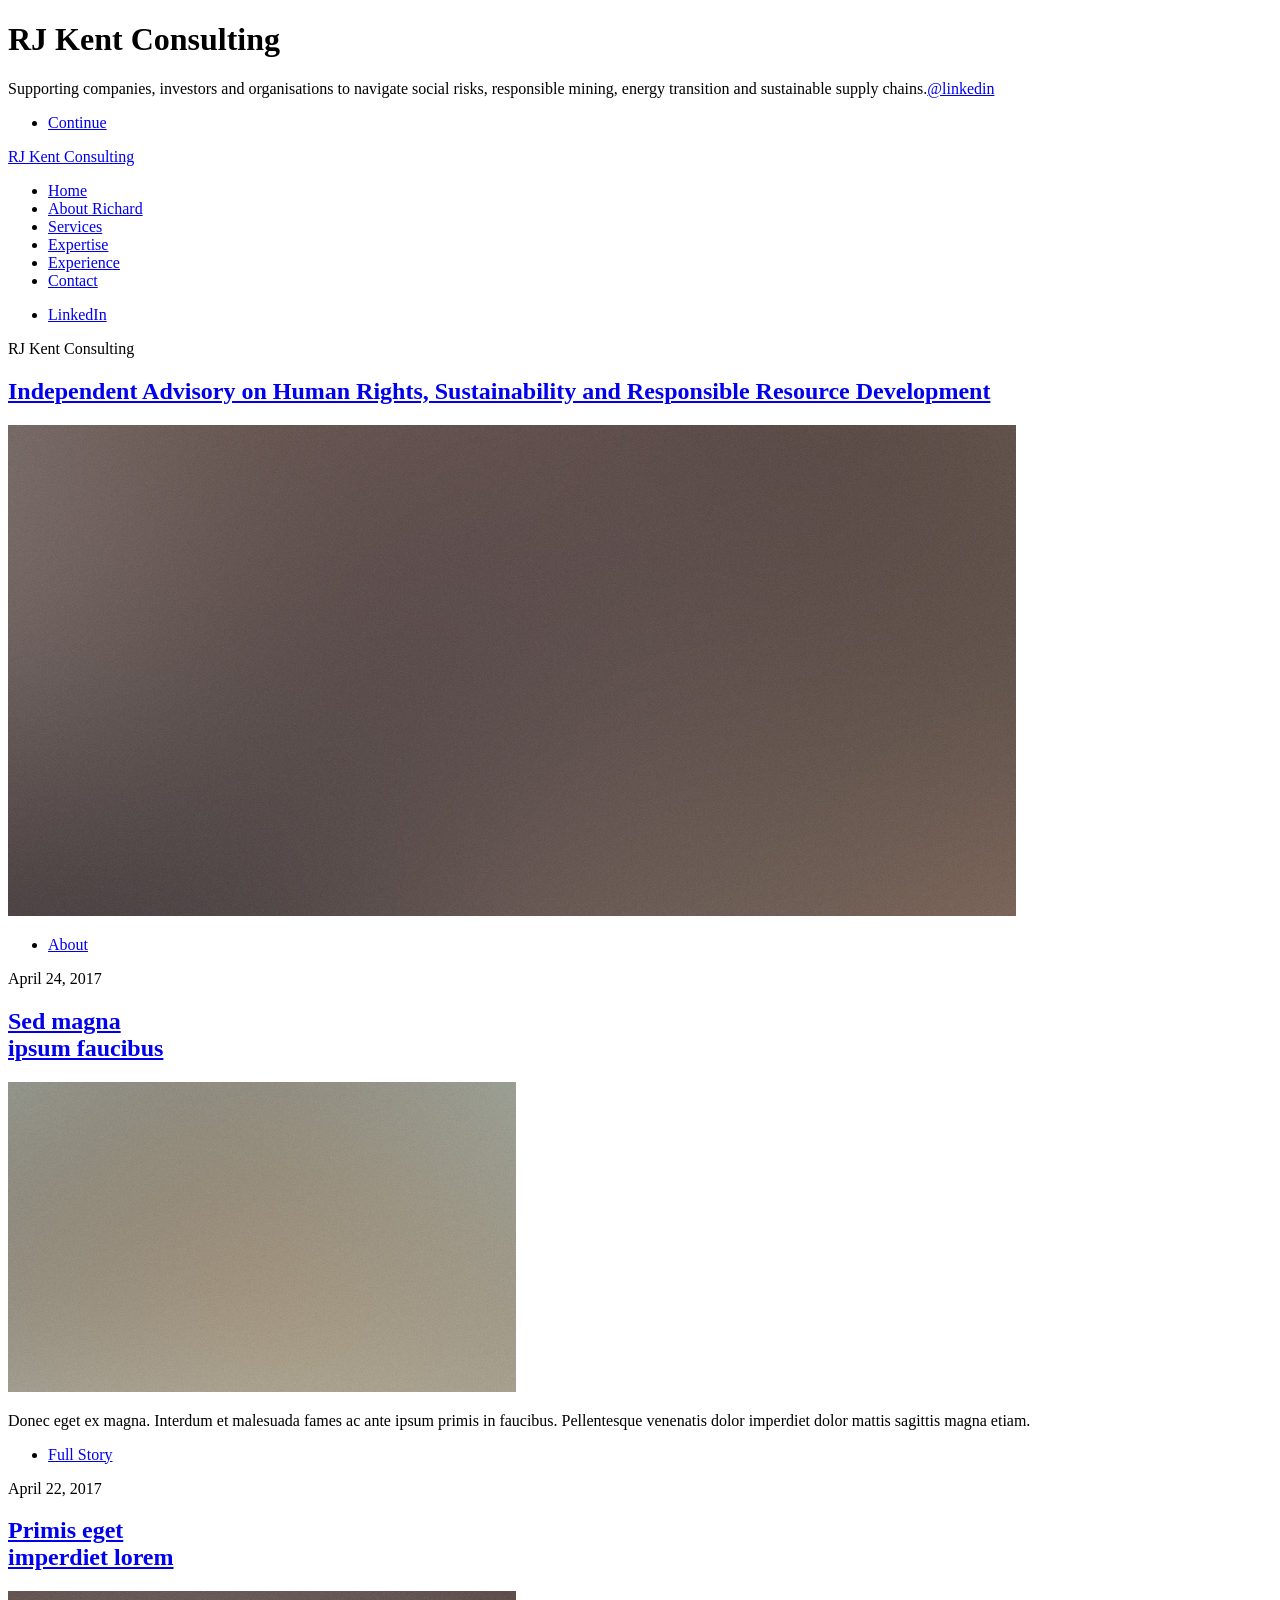
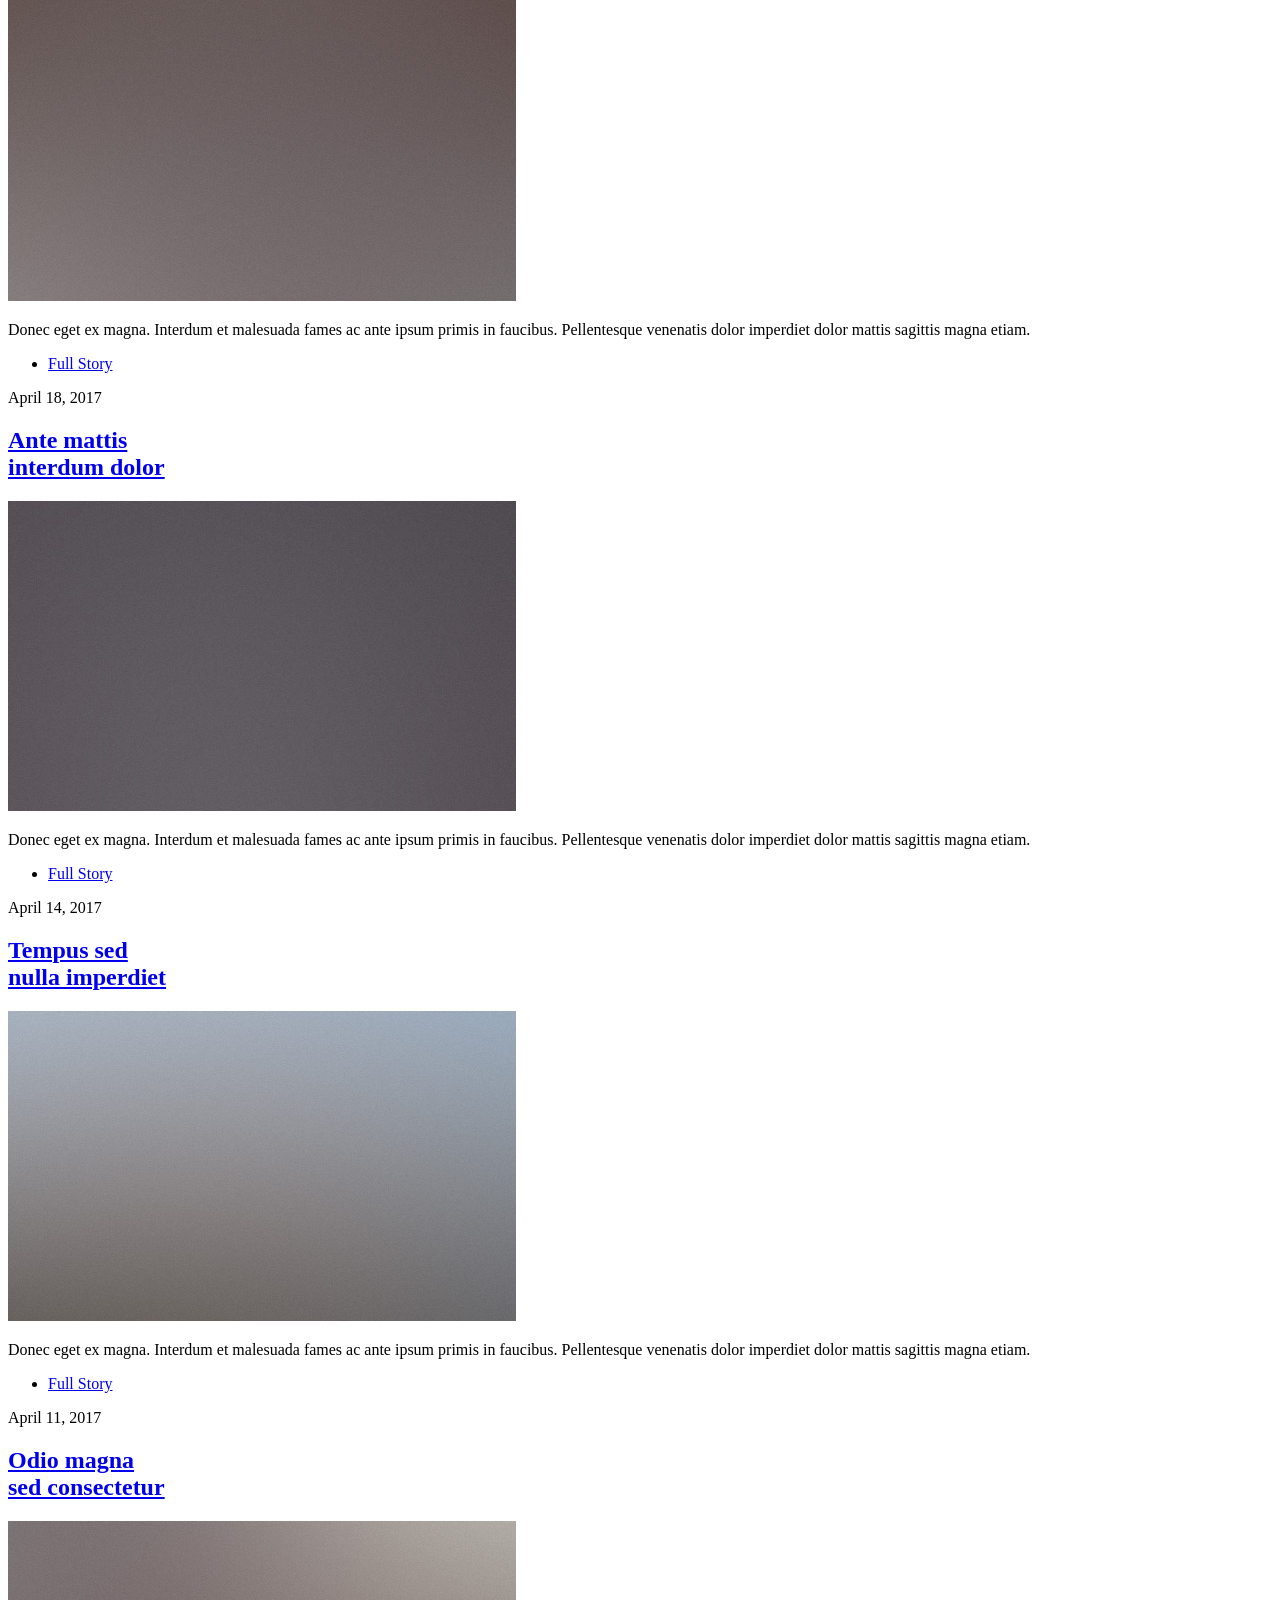
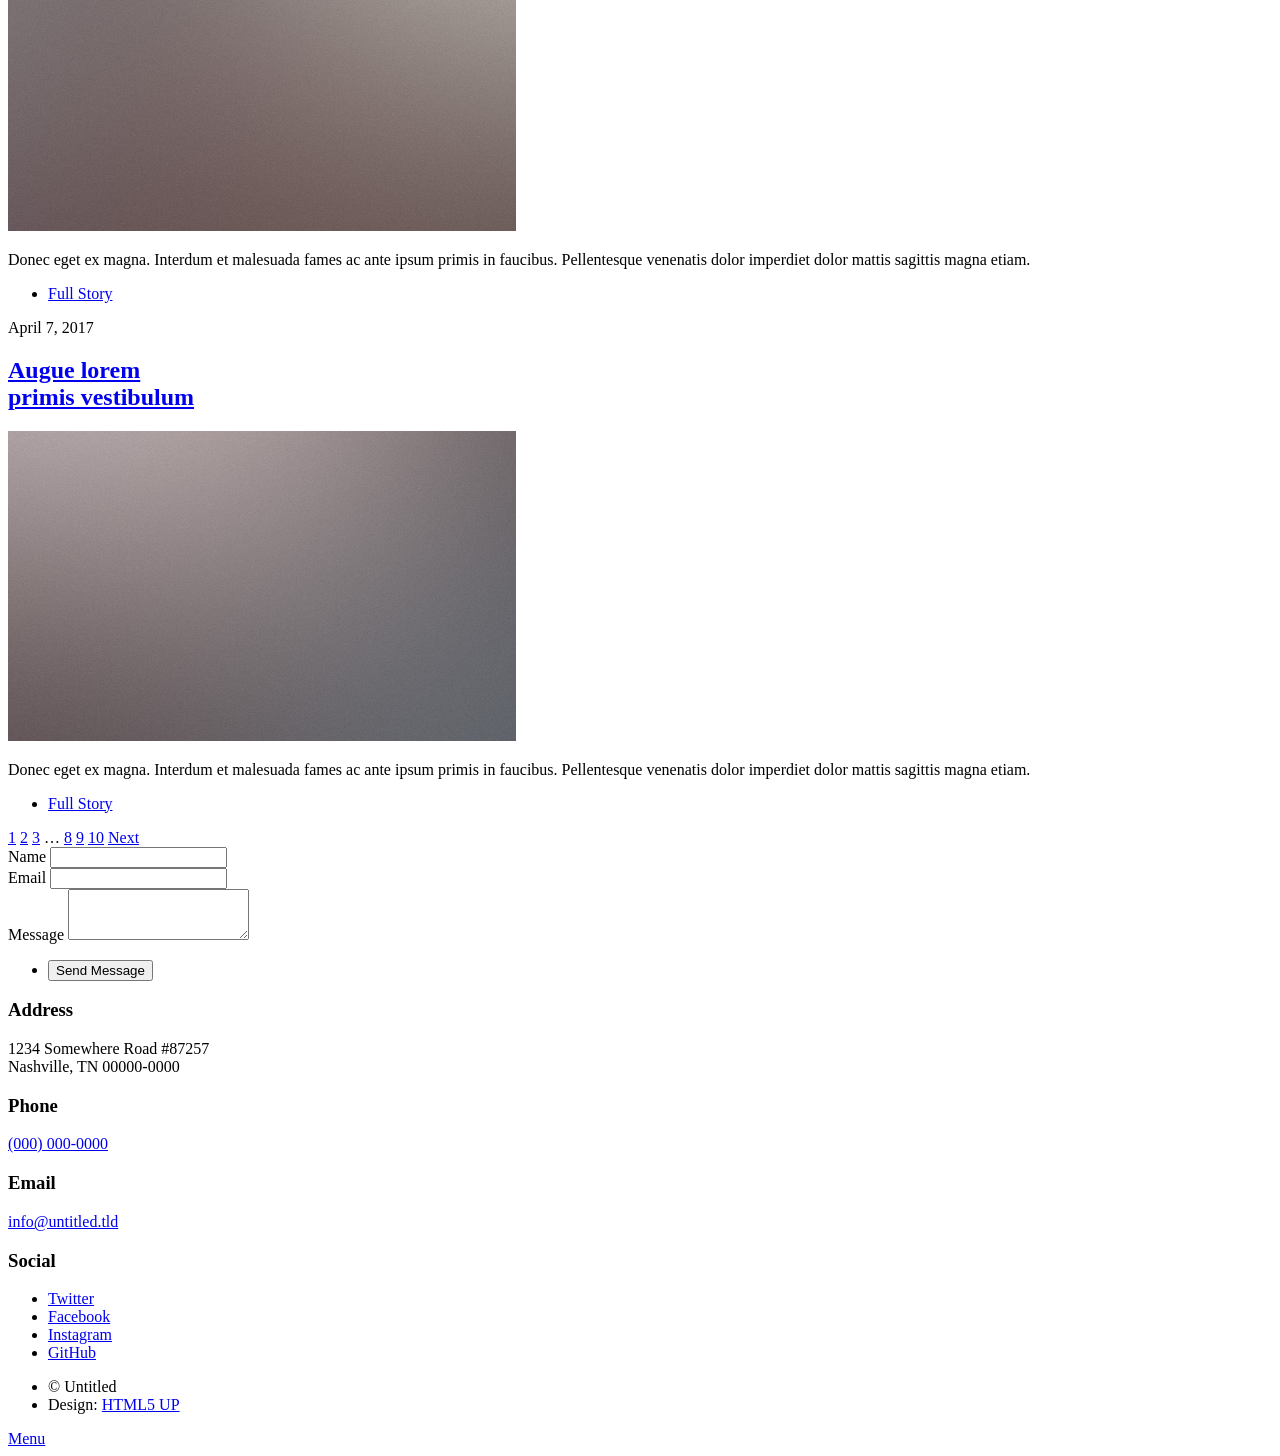
==== commit 08364b6d: "Update index.html" ====
--- a/index.html
+++ b/index.html
@@ -32,21 +32,25 @@
 					</header>
 
 				<!-- Nav -->
-					<nav id="nav">
-						<ul class="links">
-							<li class="active"><a href="index.html">Home</a></li>
-							<li><a href="generic.html">About Richard</a></li>
-							<li><a href="elements.html">Services</a></li>
-							<li><a href="elements.html">Expertise</a></li>
-							<li><a href="elements.html">Experience</a></li>
-						</ul>
-						<ul class="icons">
-							<li><a href="#" class="icon brands fa-twitter"><span class="label">Twitter</span></a></li>
-							<li><a href="#" class="icon brands fa-facebook-f"><span class="label">Facebook</span></a></li>
-							<li><a href="#" class="icon brands fa-instagram"><span class="label">Instagram</span></a></li>
-							<li><a href="#" class="icon brands fa-github"><span class="label">GitHub</span></a></li>
-						</ul>
-					</nav>
+<nav id="nav">
+	<ul class="links">
+		<li class="active"><a href="index.html">Home</a></li>
+		<li><a href="about.html">About Richard</a></li>
+		<li><a href="services.html">Services</a></li>
+		<li><a href="expertise.html">Expertise</a></li>
+		<li><a href="experience.html">Experience</a></li>
+		<li><a href="#footer">Contact</a></li>
+	</ul>
+
+	<ul class="icons">
+		<li>
+			<a href="https://www.linkedin.com/in/richard-kent-b6029182/" 
+			   class="icon brands fa-linkedin">
+			   <span class="label">LinkedIn</span>
+			</a>
+		</li>
+	</ul>
+</nav>
 
 				<!-- Main -->
 					<div id="main">
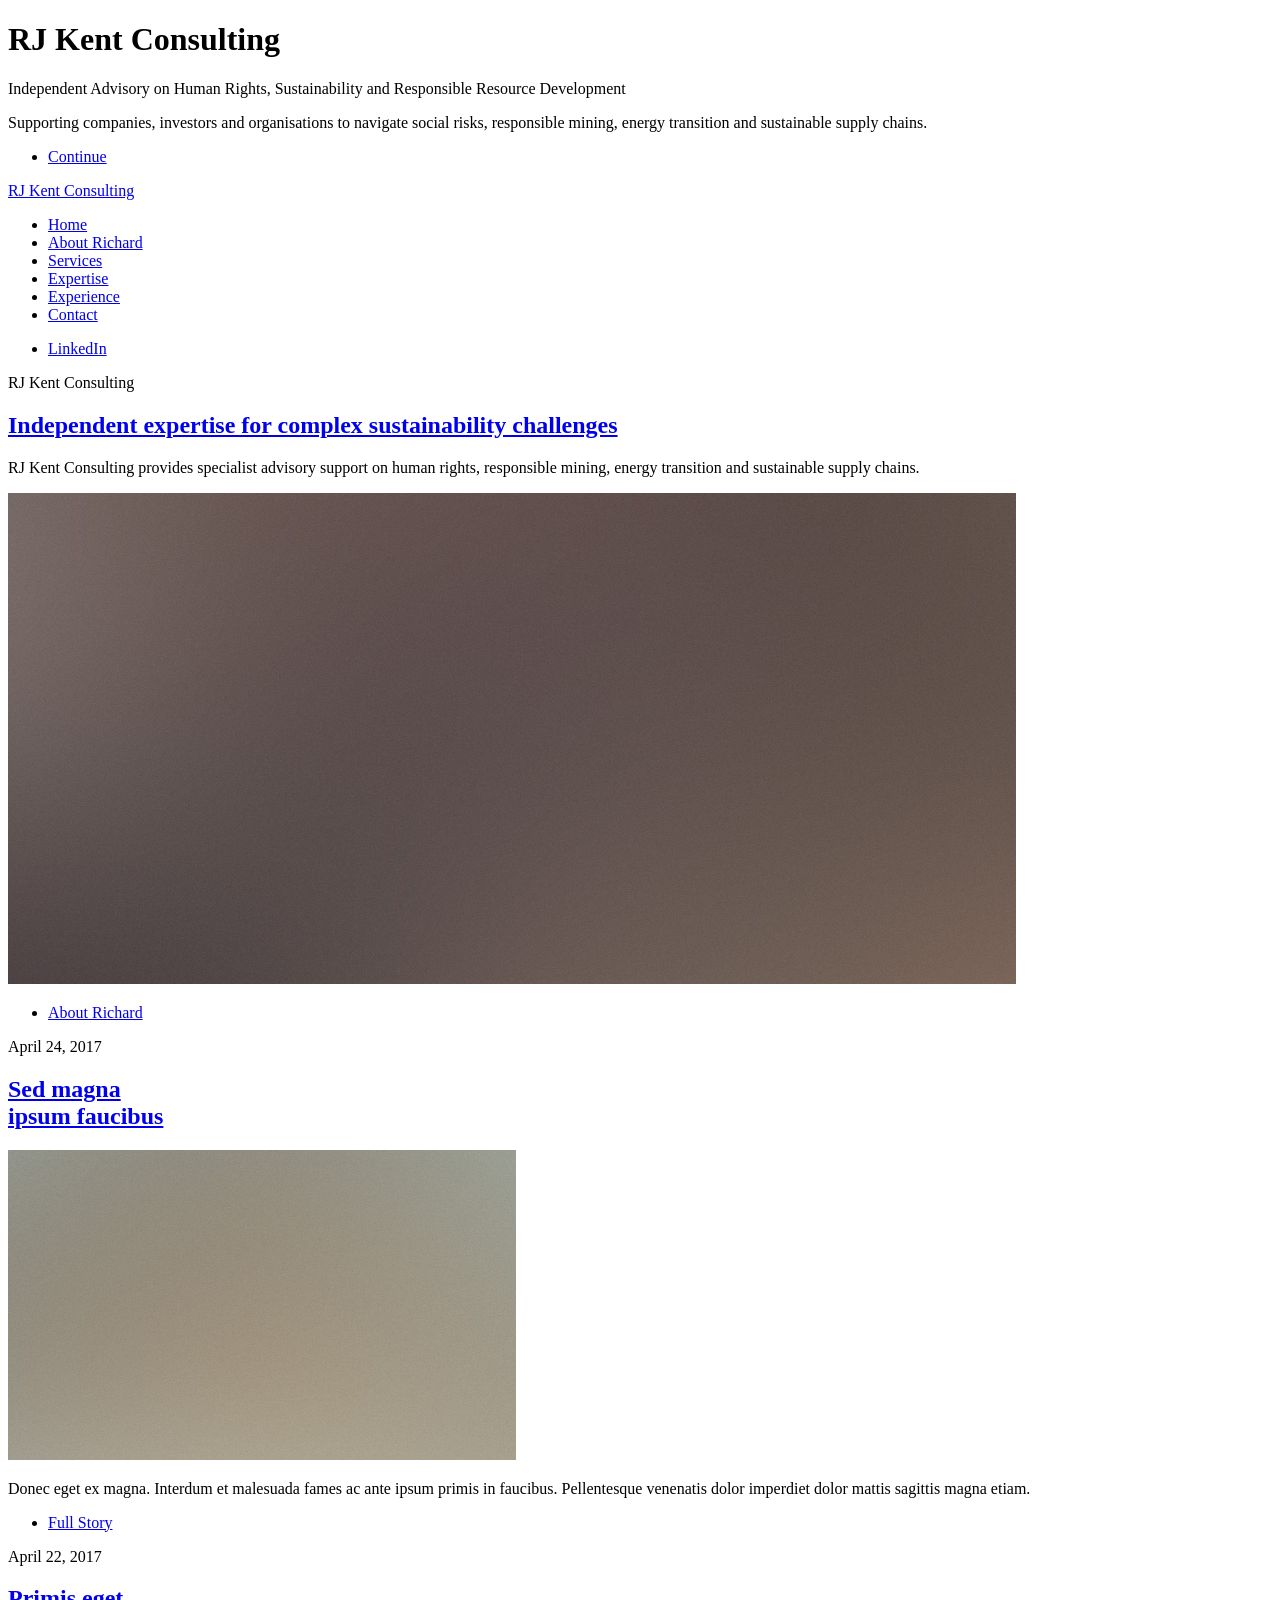
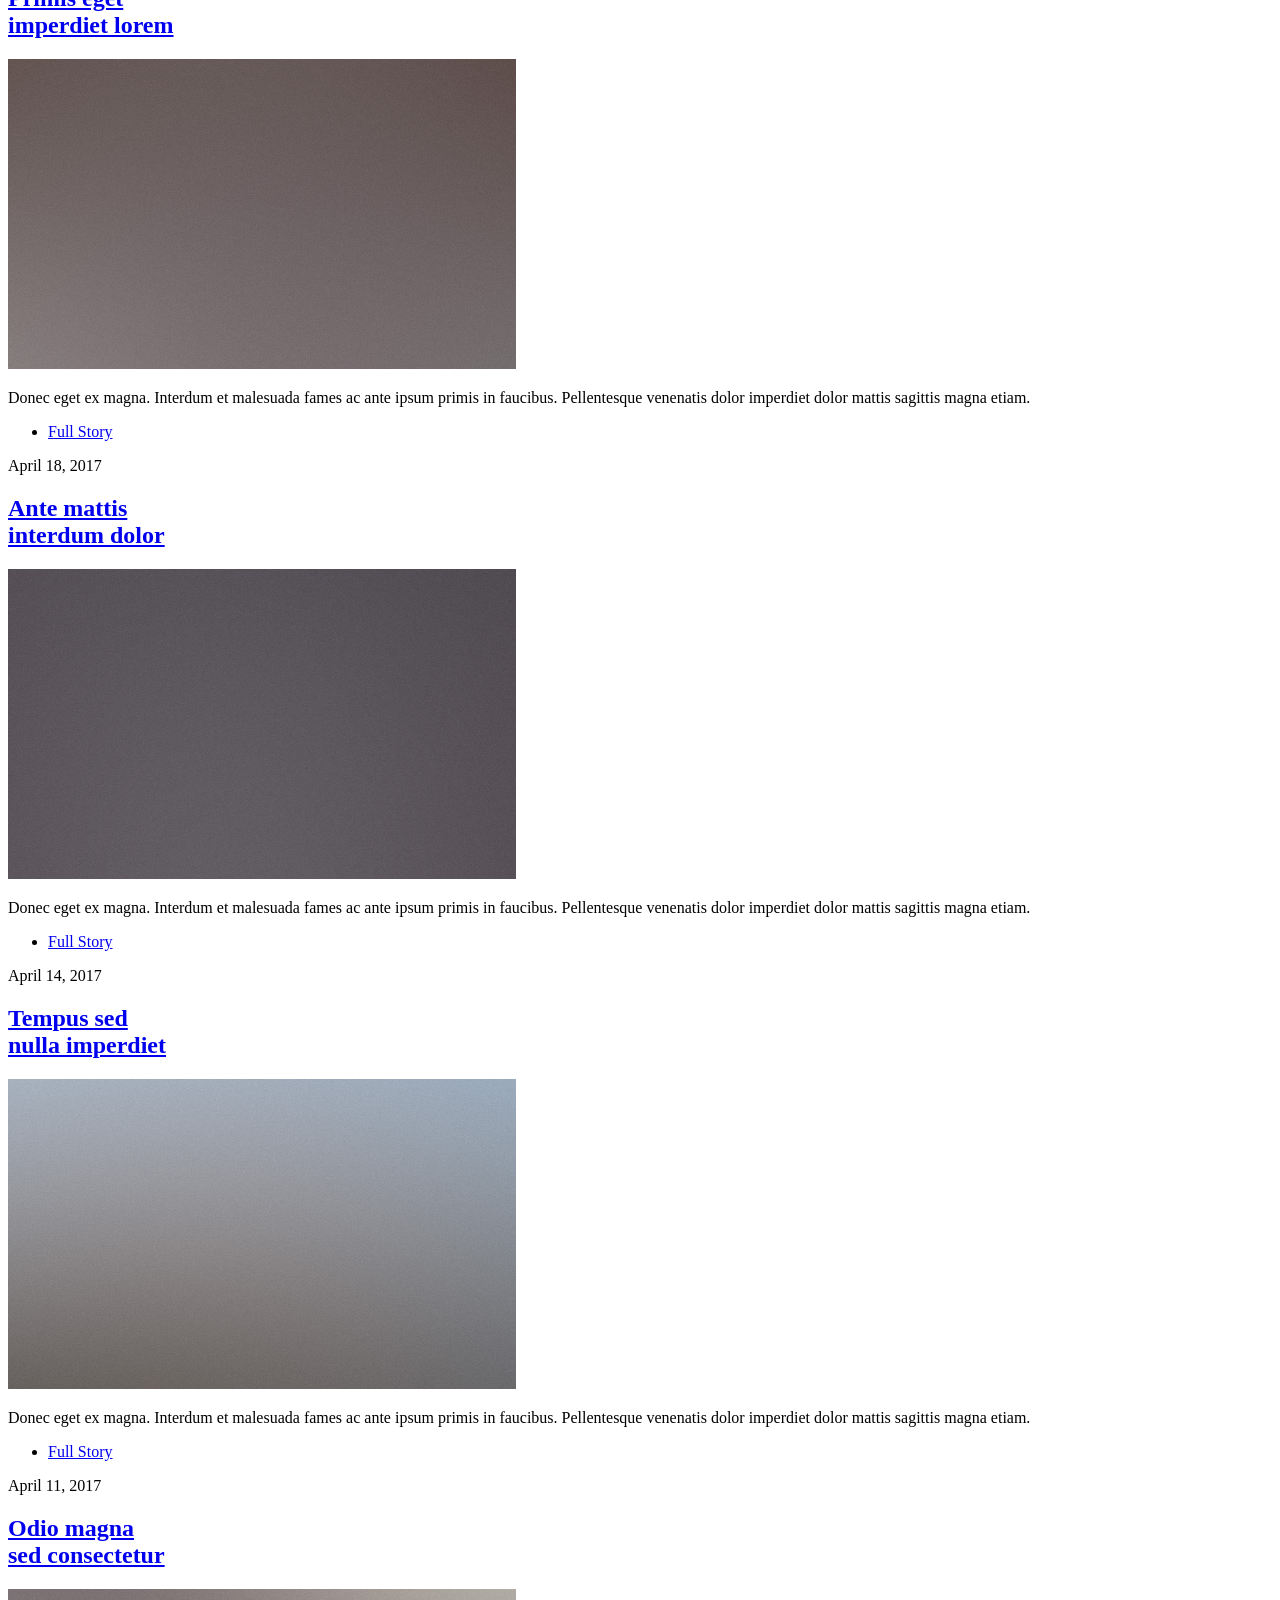
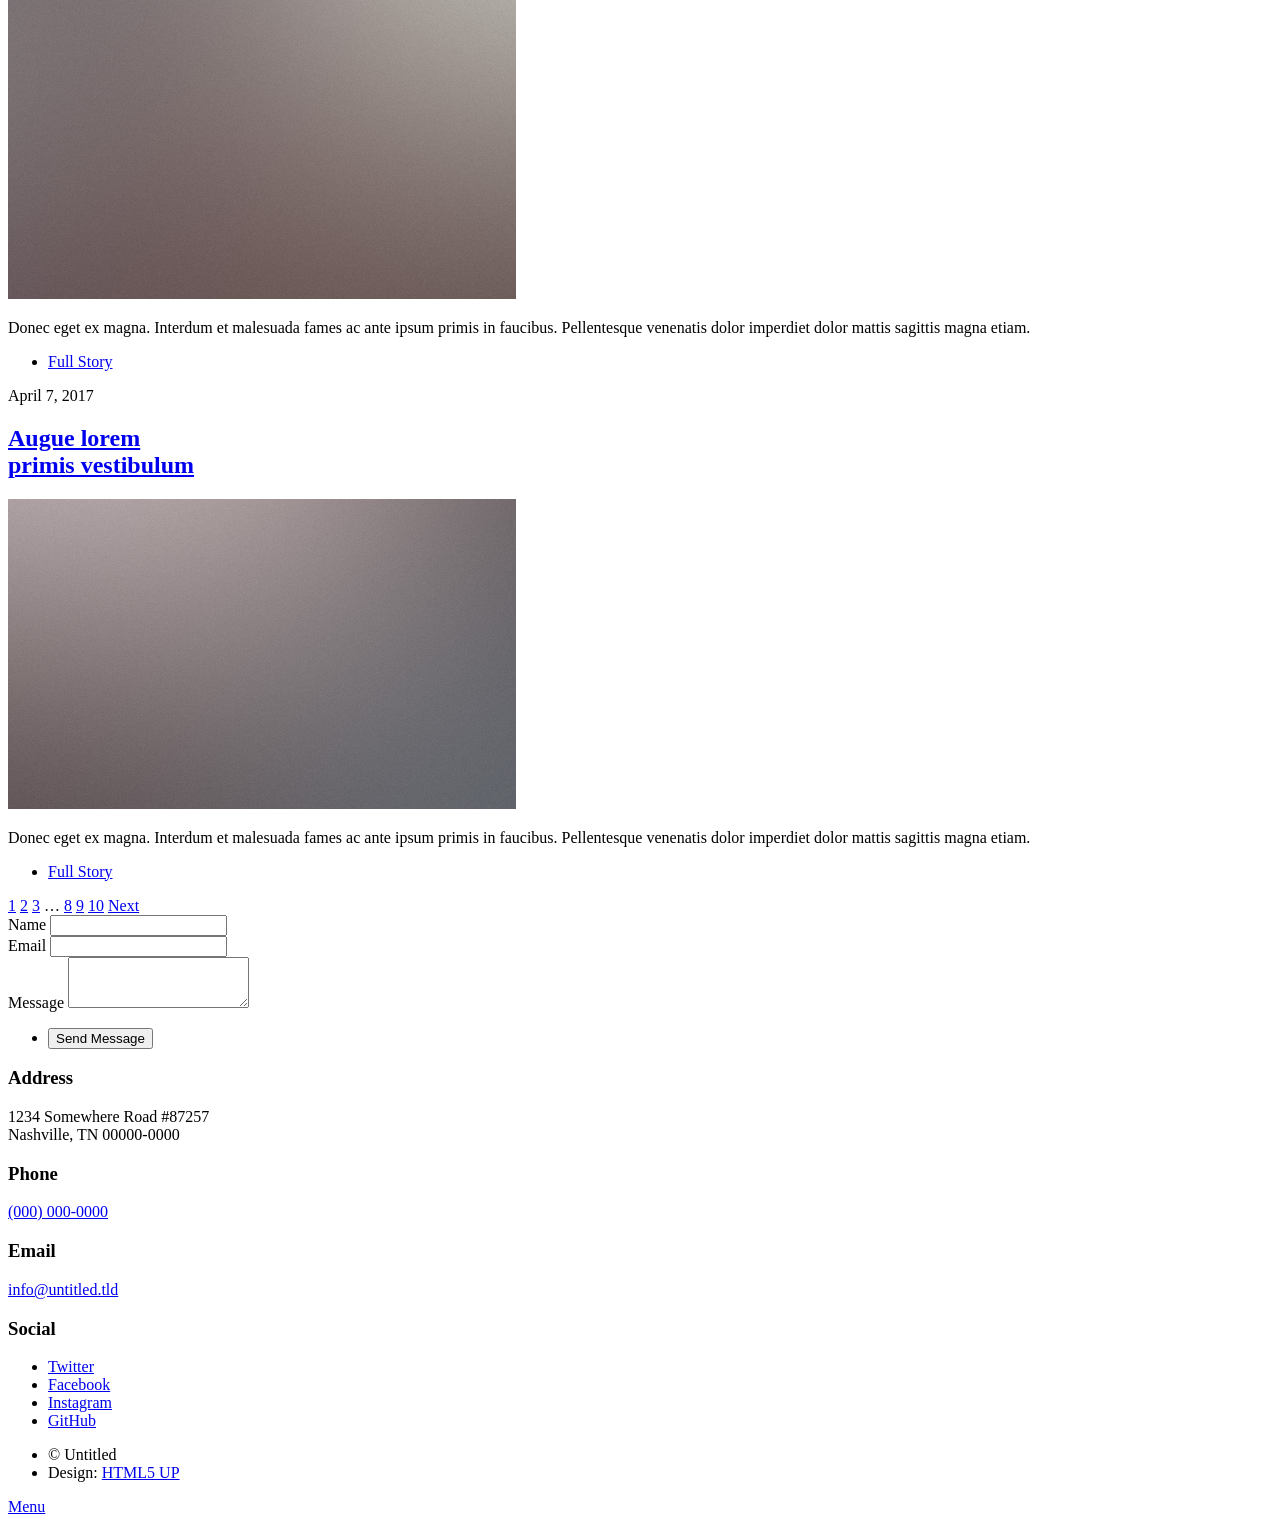
==== commit 3a662287: "Update index.html" ====
--- a/index.html
+++ b/index.html
@@ -19,12 +19,27 @@
 
 				<!-- Intro -->
 					<div id="intro">
-						<h1>RJ Kent Consulting<br/></h1>
-						<p>Supporting companies, investors and organisations to navigate social risks, responsible mining, energy transition and sustainable supply chains.<a href="https://www.linkedin.com/in/richard-kent-b6029182/">@linkedin</a></p>
-						<ul class="actions">
-							<li><a href="#header" class="button icon solid solo fa-arrow-down scrolly">Continue</a></li>
-						</ul>
-					</div>
+	<h1>RJ Kent Consulting</h1>
+
+	<p>
+		Independent Advisory on Human Rights,
+		Sustainability and Responsible Resource Development
+	</p>
+
+	<p>
+		Supporting companies, investors and organisations to navigate
+		social risks, responsible mining, energy transition and
+		sustainable supply chains.
+	</p>
+
+	<ul class="actions">
+		<li>
+			<a href="#main" class="button icon solid solo fa-arrow-down scrolly">
+				Continue
+			</a>
+		</li>
+	</ul>
+</div>
 
 				<!-- Header -->
 					<header id="header">
@@ -57,15 +72,41 @@
 
 						<!-- Featured Post -->
 							<article class="post featured">
-								<header class="major">
-									<span class="date">RJ Kent Consulting</span>
-									<h2><a href="#">Independent Advisory on Human Rights, Sustainability and Responsible Resource Development</a></h2>
-								</header>
-								<a href="#" class="image main"><img src="images/pic01.jpg" alt="" /></a>
-								<ul class="actions special">
-									<li><a href="#" class="button large">About</a></li>
-								</ul>
-							</article>
+
+<header class="major">
+
+<span class="date">
+RJ Kent Consulting
+</span>
+
+<h2>
+<a href="about.html">
+Independent expertise for complex sustainability challenges
+</a>
+</h2>
+
+<p>
+RJ Kent Consulting provides specialist advisory support on human rights,
+responsible mining, energy transition and sustainable supply chains.
+</p>
+
+</header>
+
+
+<a href="#" class="image main">
+<img src="images/pic01.jpg" alt="Responsible resource development" />
+</a>
+
+
+<ul class="actions special">
+<li>
+<a href="about.html" class="button large">
+About Richard
+</a>
+</li>
+</ul>
+
+</article>
 
 						<!-- Posts -->
 							<section class="posts">
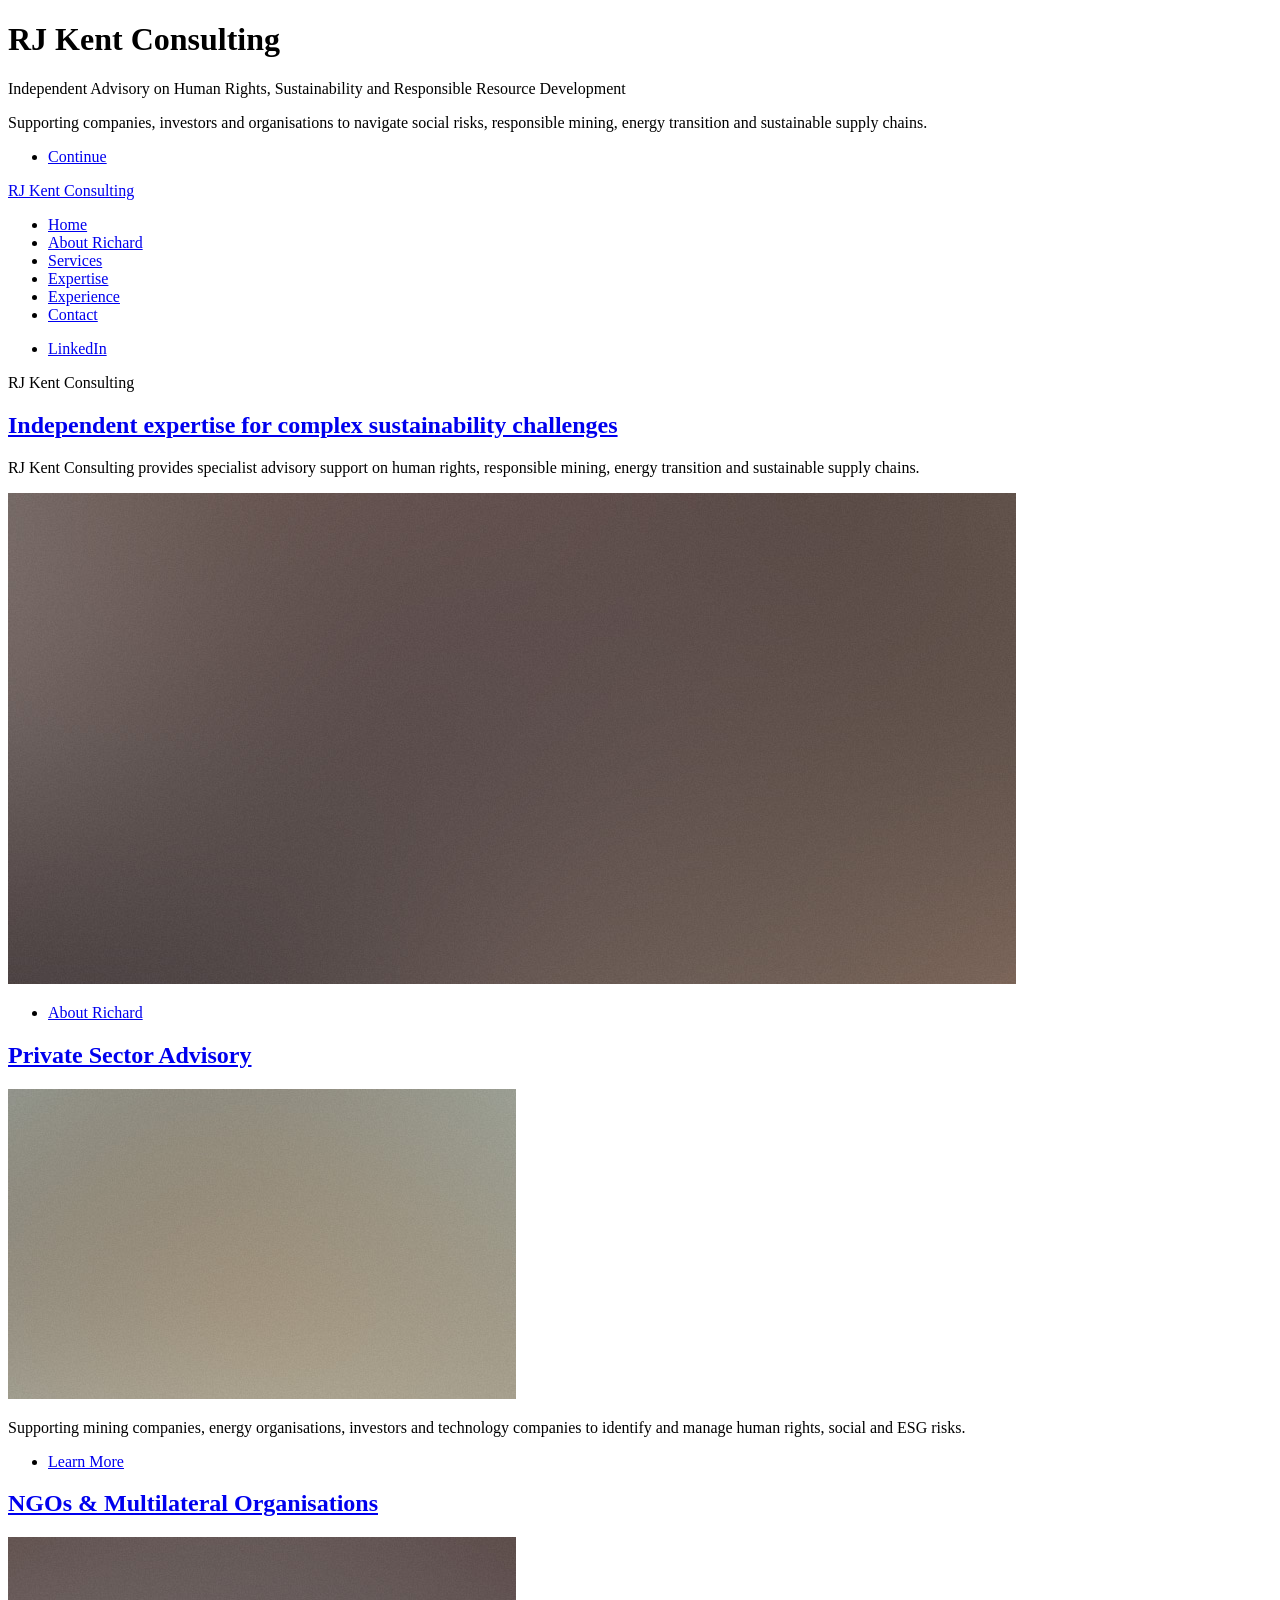
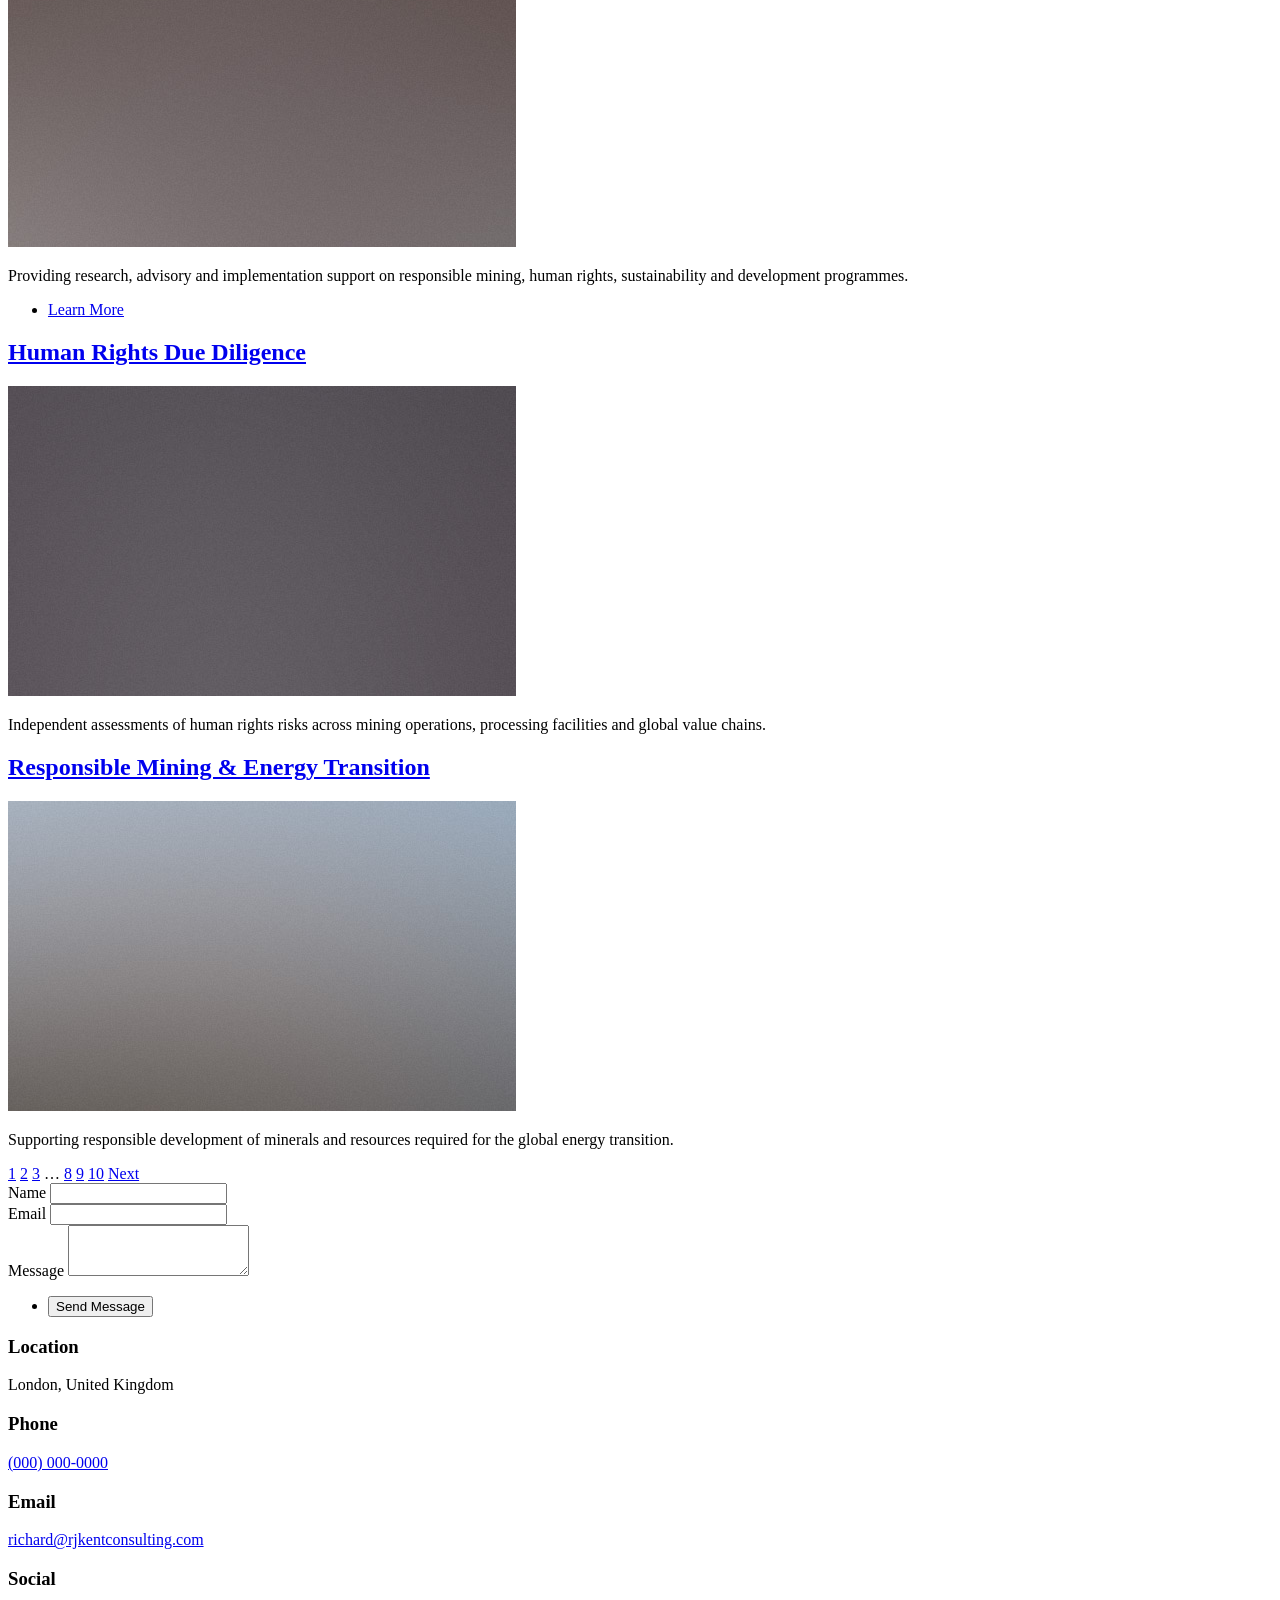
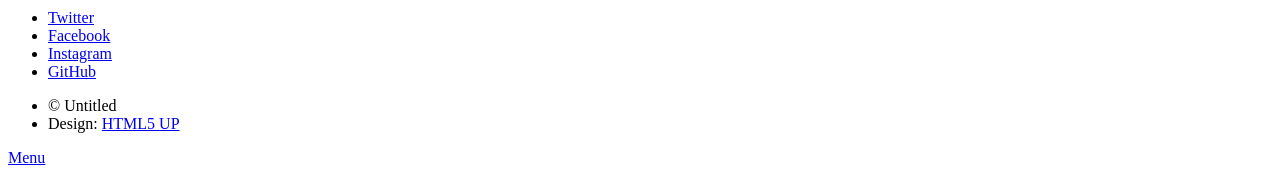
==== commit fe62e519: "Update index.html" ====
--- a/index.html
+++ b/index.html
@@ -109,80 +109,118 @@
 </article>
 
 						<!-- Posts -->
-							<section class="posts">
-								<article>
-									<header>
-										<span class="date">April 24, 2017</span>
-										<h2><a href="#">Sed magna<br />
-										ipsum faucibus</a></h2>
-									</header>
-									<a href="#" class="image fit"><img src="images/pic02.jpg" alt="" /></a>
-									<p>Donec eget ex magna. Interdum et malesuada fames ac ante ipsum primis in faucibus. Pellentesque venenatis dolor imperdiet dolor mattis sagittis magna etiam.</p>
-									<ul class="actions special">
-										<li><a href="#" class="button">Full Story</a></li>
-									</ul>
-								</article>
-								<article>
-									<header>
-										<span class="date">April 22, 2017</span>
-										<h2><a href="#">Primis eget<br />
-										imperdiet lorem</a></h2>
-									</header>
-									<a href="#" class="image fit"><img src="images/pic03.jpg" alt="" /></a>
-									<p>Donec eget ex magna. Interdum et malesuada fames ac ante ipsum primis in faucibus. Pellentesque venenatis dolor imperdiet dolor mattis sagittis magna etiam.</p>
-									<ul class="actions special">
-										<li><a href="#" class="button">Full Story</a></li>
-									</ul>
-								</article>
-								<article>
-									<header>
-										<span class="date">April 18, 2017</span>
-										<h2><a href="#">Ante mattis<br />
-										interdum dolor</a></h2>
-									</header>
-									<a href="#" class="image fit"><img src="images/pic04.jpg" alt="" /></a>
-									<p>Donec eget ex magna. Interdum et malesuada fames ac ante ipsum primis in faucibus. Pellentesque venenatis dolor imperdiet dolor mattis sagittis magna etiam.</p>
-									<ul class="actions special">
-										<li><a href="#" class="button">Full Story</a></li>
-									</ul>
-								</article>
-								<article>
-									<header>
-										<span class="date">April 14, 2017</span>
-										<h2><a href="#">Tempus sed<br />
-										nulla imperdiet</a></h2>
-									</header>
-									<a href="#" class="image fit"><img src="images/pic05.jpg" alt="" /></a>
-									<p>Donec eget ex magna. Interdum et malesuada fames ac ante ipsum primis in faucibus. Pellentesque venenatis dolor imperdiet dolor mattis sagittis magna etiam.</p>
-									<ul class="actions special">
-										<li><a href="#" class="button">Full Story</a></li>
-									</ul>
-								</article>
-								<article>
-									<header>
-										<span class="date">April 11, 2017</span>
-										<h2><a href="#">Odio magna<br />
-										sed consectetur</a></h2>
-									</header>
-									<a href="#" class="image fit"><img src="images/pic06.jpg" alt="" /></a>
-									<p>Donec eget ex magna. Interdum et malesuada fames ac ante ipsum primis in faucibus. Pellentesque venenatis dolor imperdiet dolor mattis sagittis magna etiam.</p>
-									<ul class="actions special">
-										<li><a href="#" class="button">Full Story</a></li>
-									</ul>
-								</article>
-								<article>
-									<header>
-										<span class="date">April 7, 2017</span>
-										<h2><a href="#">Augue lorem<br />
-										primis vestibulum</a></h2>
-									</header>
-									<a href="#" class="image fit"><img src="images/pic07.jpg" alt="" /></a>
-									<p>Donec eget ex magna. Interdum et malesuada fames ac ante ipsum primis in faucibus. Pellentesque venenatis dolor imperdiet dolor mattis sagittis magna etiam.</p>
-									<ul class="actions special">
-										<li><a href="#" class="button">Full Story</a></li>
-									</ul>
-								</article>
-							</section>
+						<section class="posts">
+
+<article>
+
+<header>
+<h2>
+<a href="services.html">
+Private Sector Advisory
+</a>
+</h2>
+</header>
+
+<a href="#" class="image fit">
+<img src="images/pic02.jpg" alt="" />
+</a>
+
+<p>
+Supporting mining companies, energy organisations, investors and
+technology companies to identify and manage human rights,
+social and ESG risks.
+</p>
+
+<ul class="actions special">
+<li>
+<a href="services.html" class="button">
+Learn More
+</a>
+</li>
+</ul>
+
+</article>
+
+
+
+<article>
+
+<header>
+<h2>
+<a href="services.html">
+NGOs & Multilateral Organisations
+</a>
+</h2>
+</header>
+
+<a href="#" class="image fit">
+<img src="images/pic03.jpg" alt="" />
+</a>
+
+<p>
+Providing research, advisory and implementation support on
+responsible mining, human rights, sustainability and development
+programmes.
+</p>
+
+<ul class="actions special">
+<li>
+<a href="services.html" class="button">
+Learn More
+</a>
+</li>
+</ul>
+
+</article>
+
+
+
+<article>
+
+<header>
+<h2>
+<a href="#">
+Human Rights Due Diligence
+</a>
+</h2>
+</header>
+
+<a href="#" class="image fit">
+<img src="images/pic04.jpg" alt="" />
+</a>
+
+<p>
+Independent assessments of human rights risks across mining
+operations, processing facilities and global value chains.
+</p>
+
+</article>
+
+
+
+<article>
+
+<header>
+<h2>
+<a href="#">
+Responsible Mining & Energy Transition
+</a>
+</h2>
+</header>
+
+<a href="#" class="image fit">
+<img src="images/pic05.jpg" alt="" />
+</a>
+
+<p>
+Supporting responsible development of minerals and resources
+required for the global energy transition.
+</p>
+
+</article>
+
+
+</section>
 
 						<!-- Footer -->
 							<footer>
@@ -226,9 +264,9 @@
 						</section>
 						<section class="split contact">
 							<section class="alt">
-								<h3>Address</h3>
-								<p>1234 Somewhere Road #87257<br />
-								Nashville, TN 00000-0000</p>
+								<h3>Location</h3>
+								<p>London, United Kingdom<br />
+								</p>
 							</section>
 							<section>
 								<h3>Phone</h3>
@@ -236,7 +274,7 @@
 							</section>
 							<section>
 								<h3>Email</h3>
-								<p><a href="#">info@untitled.tld</a></p>
+								<p><a href="#">richard@rjkentconsulting.com</a></p>
 							</section>
 							<section>
 								<h3>Social</h3>
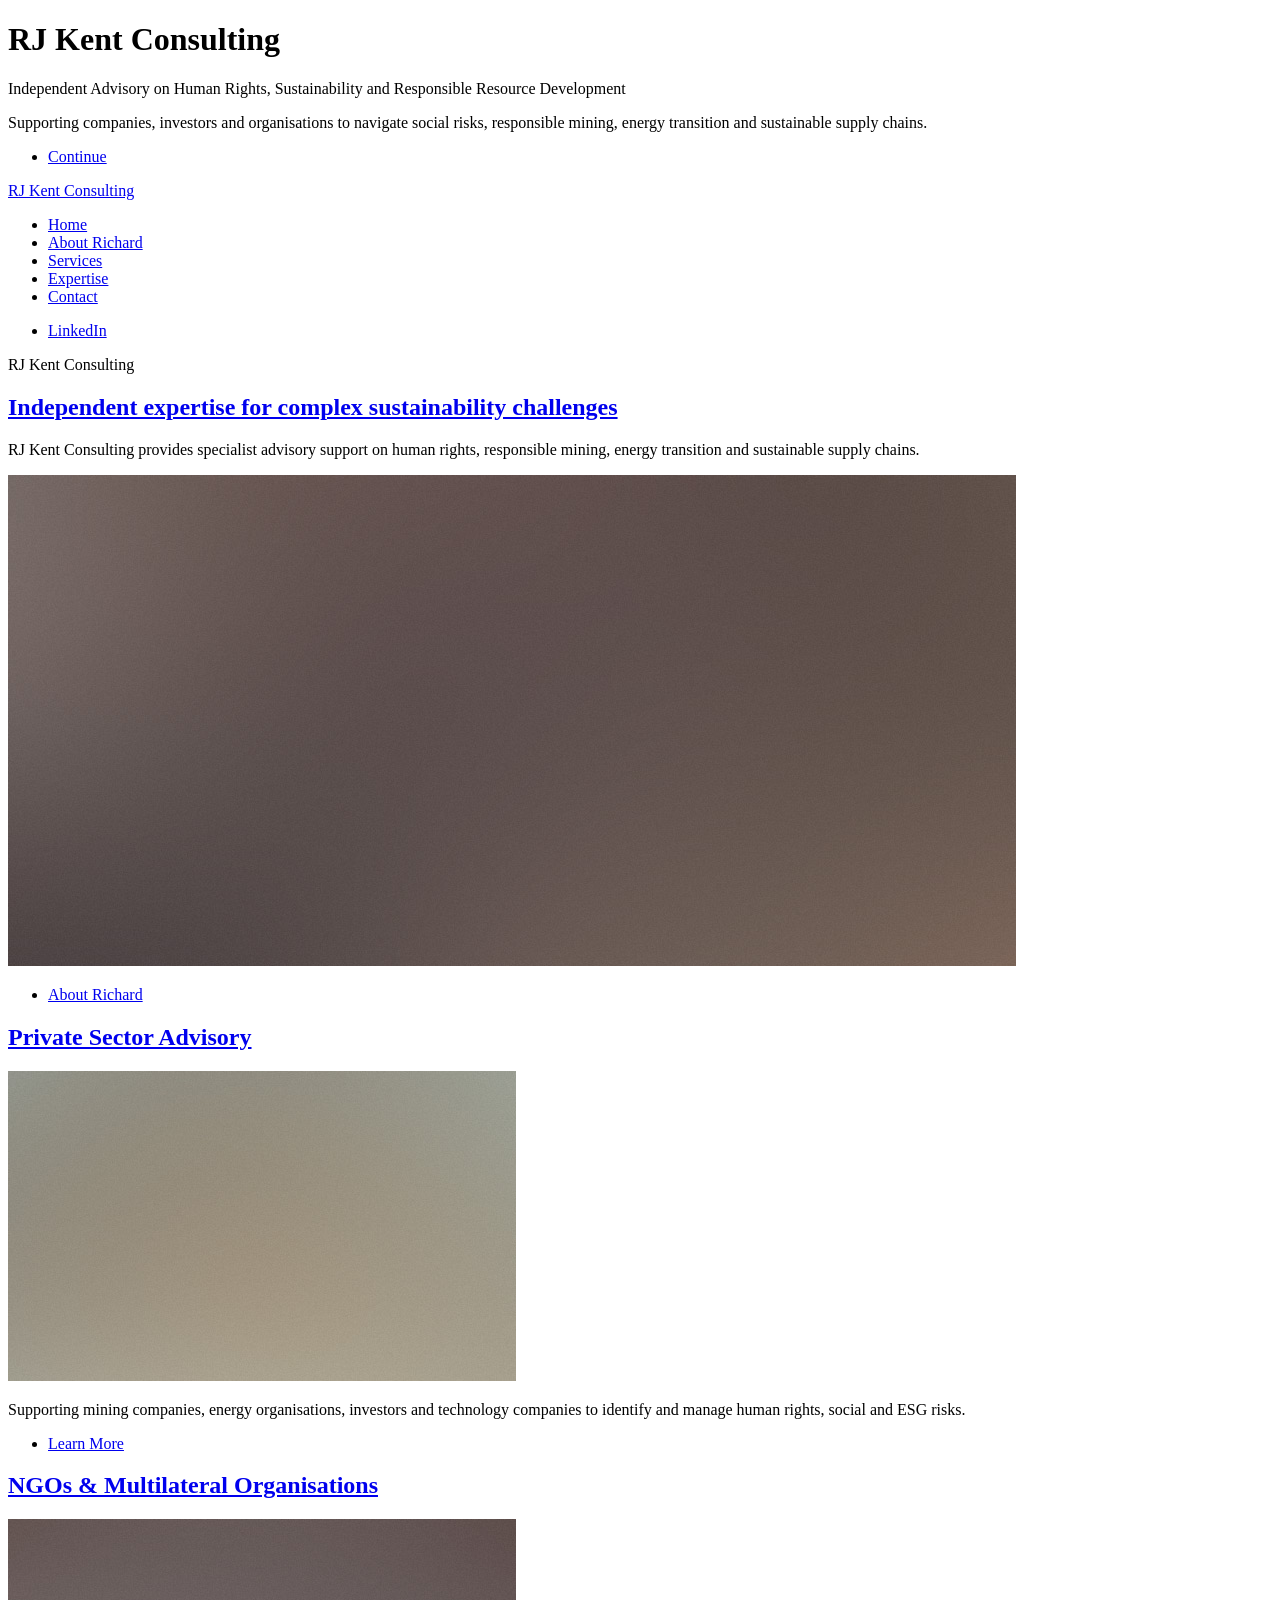
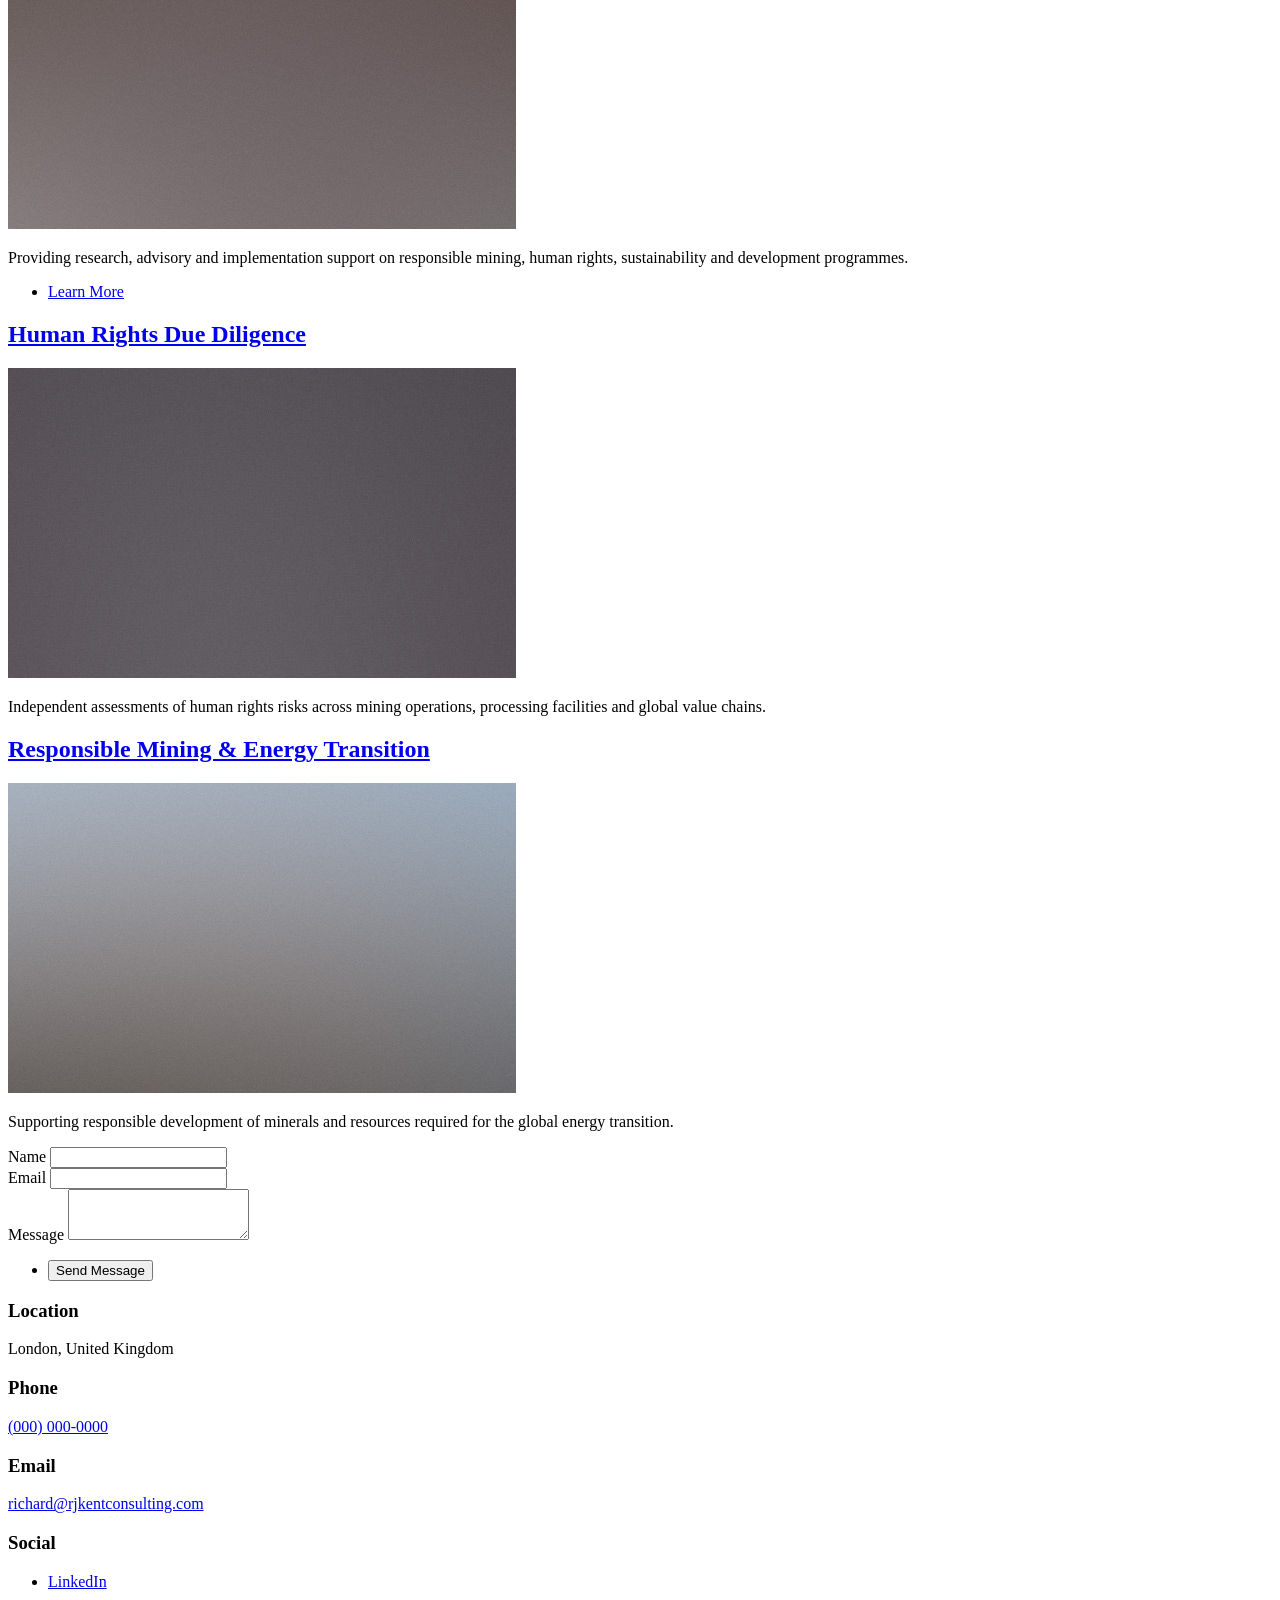
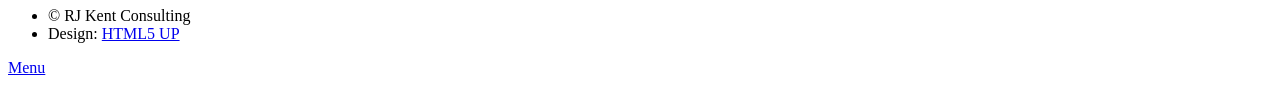
==== commit 62afbbe9: "Update index.html" ====
--- a/index.html
+++ b/index.html
@@ -53,7 +53,6 @@
 		<li><a href="about.html">About Richard</a></li>
 		<li><a href="services.html">Services</a></li>
 		<li><a href="expertise.html">Expertise</a></li>
-		<li><a href="experience.html">Experience</a></li>
 		<li><a href="#footer">Contact</a></li>
 	</ul>
 
@@ -133,7 +132,7 @@
 
 <ul class="actions special">
 <li>
-<a href="services.html" class="button">
+<a href="about.html" class="button">
 Learn More
 </a>
 </li>
@@ -223,19 +222,6 @@
 </section>
 
 						<!-- Footer -->
-							<footer>
-								<div class="pagination">
-									<!--<a href="#" class="previous">Prev</a>-->
-									<a href="#" class="page active">1</a>
-									<a href="#" class="page">2</a>
-									<a href="#" class="page">3</a>
-									<span class="extra">&hellip;</span>
-									<a href="#" class="page">8</a>
-									<a href="#" class="page">9</a>
-									<a href="#" class="page">10</a>
-									<a href="#" class="next">Next</a>
-								</div>
-							</footer>
 
 					</div>
 
@@ -278,19 +264,21 @@
 							</section>
 							<section>
 								<h3>Social</h3>
-								<ul class="icons alt">
-									<li><a href="#" class="icon brands alt fa-twitter"><span class="label">Twitter</span></a></li>
-									<li><a href="#" class="icon brands alt fa-facebook-f"><span class="label">Facebook</span></a></li>
-									<li><a href="#" class="icon brands alt fa-instagram"><span class="label">Instagram</span></a></li>
-									<li><a href="#" class="icon brands alt fa-github"><span class="label">GitHub</span></a></li>
-								</ul>
+								<ul class="icons">
+	<li>
+		<a href="https://www.linkedin.com/in/richard-kent-b6029182/" 
+		   class="icon brands fa-linkedin">
+		   <span class="label">LinkedIn</span>
+		</a>
+	</li>
+</ul>
 							</section>
 						</section>
 					</footer>
 
 				<!-- Copyright -->
 					<div id="copyright">
-						<ul><li>&copy; Untitled</li><li>Design: <a href="https://html5up.net">HTML5 UP</a></li></ul>
+						<ul><li>&copy; RJ Kent Consulting</li><li>Design: <a href="https://html5up.net">HTML5 UP</a></li></ul>
 					</div>
 
 			</div>
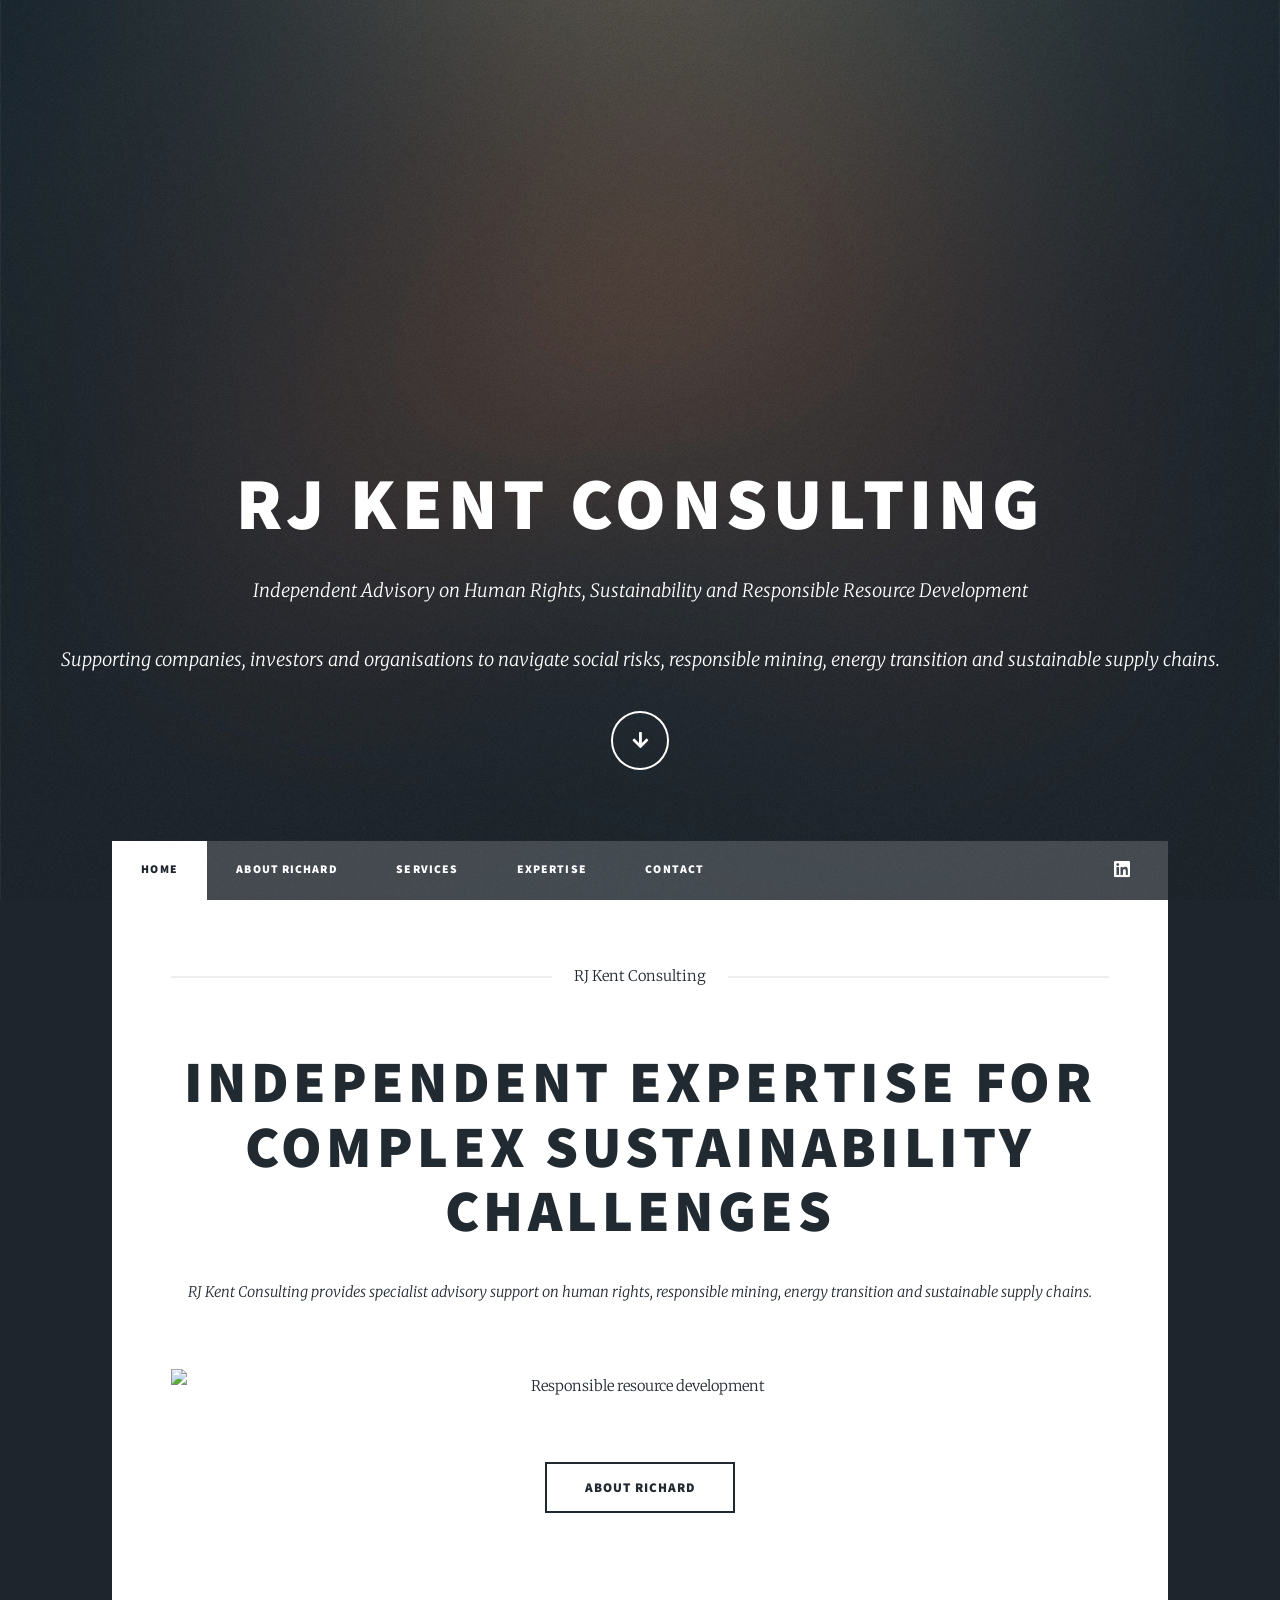
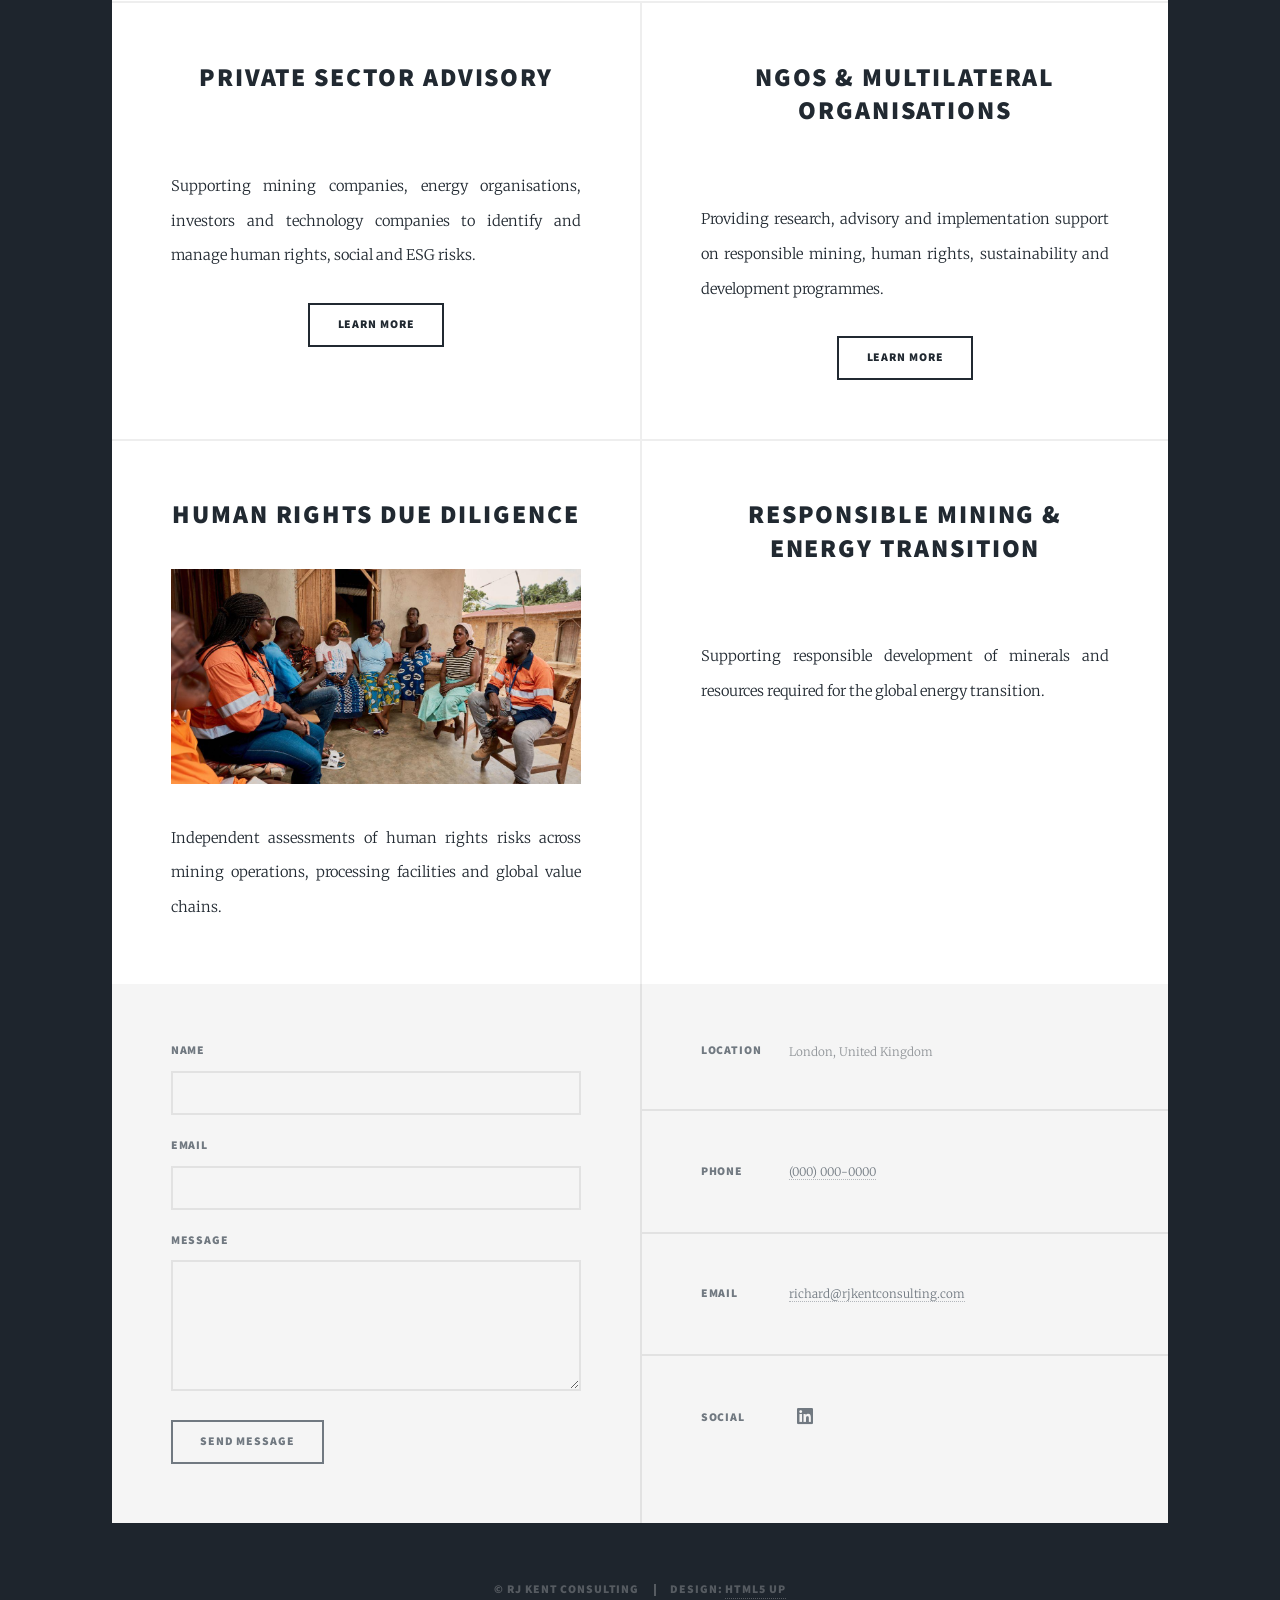
==== commit 5f4e2fdd: "Update index.html" ====
--- a/index.html
+++ b/index.html
@@ -93,7 +93,7 @@
 
 
 <a href="#" class="image main">
-<img src="images/pic01.jpg" alt="Responsible resource development" />
+<img src="images/hero_services.jpeg" alt="Responsible resource development" />
 </a>
 
 
@@ -121,7 +121,7 @@
 </header>
 
 <a href="#" class="image fit">
-<img src="images/pic02.jpg" alt="" />
+<img src="images/human-rights-investigations.jpeg" alt="" />
 </a>
 
 <p>
@@ -153,7 +153,7 @@
 </header>
 
 <a href="#" class="image fit">
-<img src="images/pic03.jpg" alt="" />
+<img src="images/richard_community.jpeg" alt="" />
 </a>
 
 <p>
@@ -185,7 +185,7 @@
 </header>
 
 <a href="#" class="image fit">
-<img src="images/pic04.jpg" alt="" />
+<img src="images/community-mediation.jpeg" alt="" />
 </a>
 
 <p>
@@ -208,7 +208,7 @@
 </header>
 
 <a href="#" class="image fit">
-<img src="images/pic05.jpg" alt="" />
+<img src="images/richard_community.jpeg" alt="" />
 </a>
 
 <p>
--- a/css/main.css
+++ b/css/main.css
@@ -1,4689 +1,4850 @@
-@import url(fontawesome-all.min.css);
-@import url("https://fonts.googleapis.com/css?family=Merriweather:300,700,300italic,700italic|Source+Sans+Pro:900");
-
+@import url(fontawesome-all.min.css);
+@import url("https://fonts.googleapis.com/css?family=Merriweather:300,700,300italic,700italic|Source+Sans+Pro:900");
+
 /*
 	Massively by HTML5 UP
 	html5up.net | @ajlkn
 	Free for personal and commercial use under the CCA 3.0 license (html5up.net/license)
-*/
-
-html, body, div, span, applet, object,
-iframe, h1, h2, h3, h4, h5, h6, p, blockquote,
-pre, a, abbr, acronym, address, big, cite,
-code, del, dfn, em, img, ins, kbd, q, s, samp,
-small, strike, strong, sub, sup, tt, var, b,
-u, i, center, dl, dt, dd, ol, ul, li, fieldset,
-form, label, legend, table, caption, tbody,
-tfoot, thead, tr, th, td, article, aside,
-canvas, details, embed, figure, figcaption,
-footer, header, hgroup, menu, nav, output, ruby,
-section, summary, time, mark, audio, video {
-	margin: 0;
-	padding: 0;
-	border: 0;
-	font-size: 100%;
-	font: inherit;
-	vertical-align: baseline;}
-
-article, aside, details, figcaption, figure,
-footer, header, hgroup, menu, nav, section {
-	display: block;}
-
-body {
-	line-height: 1;
-}
-
-ol, ul {
-	list-style: none;
-}
-
-blockquote, q {
-	quotes: none;
-}
-
-	blockquote:before, blockquote:after, q:before, q:after {
-		content: '';
-		content: none;
-	}
-
-table {
-	border-collapse: collapse;
-	border-spacing: 0;
-}
-
-body {
-	-webkit-text-size-adjust: none;
-}
-
-mark {
-	background-color: transparent;
-	color: inherit;
-}
-
-input::-moz-focus-inner {
-	border: 0;
-	padding: 0;
-}
-
-input, select, textarea {
-	-moz-appearance: none;
-	-webkit-appearance: none;
-	-ms-appearance: none;
-	appearance: none;
-}
-
-/* Basic */
-
-	@-ms-viewport {
-		width: device-width;
-	}
-
-	body {
-		-ms-overflow-style: scrollbar;
-	}
-
-	@media screen and (max-width: 480px) {
-
-		html, body {
-			min-width: 320px;
-		}
-
-	}
-
-	html {
-		box-sizing: border-box;
-	}
-
-	*, *:before, *:after {
-		box-sizing: inherit;
-	}
-
-	body {
-		background-color: #1e252d;
-	}
-
-		body.is-preload *, body.is-preload *:before, body.is-preload *:after {
-			-moz-animation: none !important;
-			-webkit-animation: none !important;
-			-ms-animation: none !important;
-			animation: none !important;
-			-moz-transition: none !important;
-			-webkit-transition: none !important;
-			-ms-transition: none !important;
-			transition: none !important;
-		}
-
-/* Type */
-
-	html {
-		font-size: 16pt;
-	}
-
-		@media screen and (max-width: 1680px) {
-
-			html {
-				font-size: 12pt;
-			}
-
-		}
-
-		@media screen and (max-width: 1280px) {
-
-			html {
-				font-size: 11pt;
-			}
-
-		}
-
-		@media screen and (max-width: 360px) {
-
-			html {
-				font-size: 10pt;
-			}
-
-		}
-
-	body {
-		color: #212931;
-	}
-
-	body, input, select, textarea {
-		font-family: "Merriweather", Georgia, serif;
-		font-weight: 300;
-		font-size: 1rem;
-		line-height: 2.375;
-	}
-
-	a {
-		-moz-transition: color 0.2s ease-in-out, background-color 0.2s ease-in-out, border-color 0.2s ease-in-out, box-shadow 0.2s ease-in-out;
-		-webkit-transition: color 0.2s ease-in-out, background-color 0.2s ease-in-out, border-color 0.2s ease-in-out, box-shadow 0.2s ease-in-out;
-		-ms-transition: color 0.2s ease-in-out, background-color 0.2s ease-in-out, border-color 0.2s ease-in-out, box-shadow 0.2s ease-in-out;
-		transition: color 0.2s ease-in-out, background-color 0.2s ease-in-out, border-color 0.2s ease-in-out, box-shadow 0.2s ease-in-out;
-		border-bottom: dotted 1px;
-		text-decoration: none;
-	}
-
-		a:hover {
-			border-bottom-color: transparent;
-		}
-
-	strong, b {
-		font-weight: 600;
-	}
-
-	em, i {
-		font-style: italic;
-	}
-
-	p {
-		text-align: justify;
-		margin: 0 0 2rem 0;
-	}
-
-	h1, h2, h3, h4, h5, h6 {
-		font-family: "Source Sans Pro", Helvetica, sans-serif;
-		font-weight: 900;
-		line-height: 1.5;
-		letter-spacing: 0.075em;
-		text-transform: uppercase;
-		margin: 0 0 1rem 0;
-	}
-
-		h1 a, h2 a, h3 a, h4 a, h5 a, h6 a {
-			border-bottom: 0;
-			color: inherit;
-			text-decoration: none;
-		}
-
-	h1 {
-		font-size: 4rem;
-		line-height: 1.1;
-		margin: 0 0 2rem 0;
-	}
-
-	h2 {
-		font-size: 1.75rem;
-		line-height: 1.3;
-		margin: 0 0 1.5rem 0;
-	}
-
-	h3 {
-		font-size: 1.25rem;
-		margin: 0 0 1.5rem 0;
-	}
-
-	h4 {
-		font-size: 1rem;
-	}
-
-	h5 {
-		font-size: 0.9rem;
-	}
-
-	h6 {
-		font-size: 0.8rem;
-	}
-
-	sub {
-		font-size: 0.8rem;
-		position: relative;
-		top: 0.5rem;
-	}
-
-	sup {
-		font-size: 0.8rem;
-		position: relative;
-		top: -0.5rem;
-	}
-
-	blockquote {
-		border-left: solid 4px;
-		font-style: italic;
-		margin: 0 0 2rem 0;
-		padding: 0.5rem 0 0.5rem 2rem;
-	}
-
-	code {
-		border: solid 2px;
-		font-family: "Courier New", monospace;
-		font-size: 0.9rem;
-		margin: 0 0.25rem;
-		padding: 0.25rem 0.65rem;
-	}
-
-	pre {
-		-webkit-overflow-scrolling: touch;
-		font-family: "Courier New", monospace;
-		font-size: 0.9rem;
-		margin: 0 0 2rem 0;
-	}
-
-		pre code {
-			display: block;
-			line-height: 1.75;
-			padding: 1rem 1.5rem;
-			overflow-x: auto;
-		}
-
-	hr {
-		border: 0;
-		border-bottom: solid 2px;
-		margin: 3rem 0;
-	}
-
-		hr.major {
-			margin: 5rem 0;
-		}
-
-	.align-left {
-		text-align: left;
-	}
-
-	.align-center {
-		text-align: center;
-	}
-
-	.align-right {
-		text-align: right;
-	}
-
-	input, select, textarea {
-		color: #212931;
-	}
-
-	a {
-		color: #212931;
-		border-bottom-color: rgba(33, 41, 49, 0.5);
-	}
-
-		a:hover {
-			border-bottom-color: transparent;
-			color: #18bfef !important;
-		}
-
-	strong, b {
-		color: #212931;
-	}
-
-	h1, h2, h3, h4, h5, h6 {
-		color: #212931;
-	}
-
-	blockquote {
-		border-left-color: #eeeeee;
-	}
-
-	code {
-		background: rgba(220, 220, 220, 0.25);
-		border-color: #eeeeee;
-	}
-
-	hr {
-		border-bottom-color: #eeeeee;
-	}
-
-/* Row */
-
-	.row {
-		display: flex;
-		flex-wrap: wrap;
-		box-sizing: border-box;
-		align-items: stretch;
-	}
-
-		.row > * {
-			box-sizing: border-box;
-		}
-
-		.row.gtr-uniform > * > :last-child {
-			margin-bottom: 0;
-		}
-
-		.row.aln-left {
-			justify-content: flex-start;
-		}
-
-		.row.aln-center {
-			justify-content: center;
-		}
-
-		.row.aln-right {
-			justify-content: flex-end;
-		}
-
-		.row.aln-top {
-			align-items: flex-start;
-		}
-
-		.row.aln-middle {
-			align-items: center;
-		}
-
-		.row.aln-bottom {
-			align-items: flex-end;
-		}
-
-		.row > .imp {
-			order: -1;
-		}
-
-		.row > .col-1 {
-			width: 8.33333%;
-		}
-
-		.row > .off-1 {
-			margin-left: 8.33333%;
-		}
-
-		.row > .col-2 {
-			width: 16.66667%;
-		}
-
-		.row > .off-2 {
-			margin-left: 16.66667%;
-		}
-
-		.row > .col-3 {
-			width: 25%;
-		}
-
-		.row > .off-3 {
-			margin-left: 25%;
-		}
-
-		.row > .col-4 {
-			width: 33.33333%;
-		}
-
-		.row > .off-4 {
-			margin-left: 33.33333%;
-		}
-
-		.row > .col-5 {
-			width: 41.66667%;
-		}
-
-		.row > .off-5 {
-			margin-left: 41.66667%;
-		}
-
-		.row > .col-6 {
-			width: 50%;
-		}
-
-		.row > .off-6 {
-			margin-left: 50%;
-		}
-
-		.row > .col-7 {
-			width: 58.33333%;
-		}
-
-		.row > .off-7 {
-			margin-left: 58.33333%;
-		}
-
-		.row > .col-8 {
-			width: 66.66667%;
-		}
-
-		.row > .off-8 {
-			margin-left: 66.66667%;
-		}
-
-		.row > .col-9 {
-			width: 75%;
-		}
-
-		.row > .off-9 {
-			margin-left: 75%;
-		}
-
-		.row > .col-10 {
-			width: 83.33333%;
-		}
-
-		.row > .off-10 {
-			margin-left: 83.33333%;
-		}
-
-		.row > .col-11 {
-			width: 91.66667%;
-		}
-
-		.row > .off-11 {
-			margin-left: 91.66667%;
-		}
-
-		.row > .col-12 {
-			width: 100%;
-		}
-
-		.row > .off-12 {
-			margin-left: 100%;
-		}
-
-		.row.gtr-0 {
-			margin-top: 0;
-			margin-left: 0rem;
-		}
-
-			.row.gtr-0 > * {
-				padding: 0 0 0 0rem;
-			}
-
-			.row.gtr-0.gtr-uniform {
-				margin-top: 0rem;
-			}
-
-				.row.gtr-0.gtr-uniform > * {
-					padding-top: 0rem;
-				}
-
-		.row.gtr-25 {
-			margin-top: 0;
-			margin-left: -0.375rem;
-		}
-
-			.row.gtr-25 > * {
-				padding: 0 0 0 0.375rem;
-			}
-
-			.row.gtr-25.gtr-uniform {
-				margin-top: -0.375rem;
-			}
-
-				.row.gtr-25.gtr-uniform > * {
-					padding-top: 0.375rem;
-				}
-
-		.row.gtr-50 {
-			margin-top: 0;
-			margin-left: -0.75rem;
-		}
-
-			.row.gtr-50 > * {
-				padding: 0 0 0 0.75rem;
-			}
-
-			.row.gtr-50.gtr-uniform {
-				margin-top: -0.75rem;
-			}
-
-				.row.gtr-50.gtr-uniform > * {
-					padding-top: 0.75rem;
-				}
-
-		.row {
-			margin-top: 0;
-			margin-left: -1.5rem;
-		}
-
-			.row > * {
-				padding: 0 0 0 1.5rem;
-			}
-
-			.row.gtr-uniform {
-				margin-top: -1.5rem;
-			}
-
-				.row.gtr-uniform > * {
-					padding-top: 1.5rem;
-				}
-
-		.row.gtr-150 {
-			margin-top: 0;
-			margin-left: -2.25rem;
-		}
-
-			.row.gtr-150 > * {
-				padding: 0 0 0 2.25rem;
-			}
-
-			.row.gtr-150.gtr-uniform {
-				margin-top: -2.25rem;
-			}
-
-				.row.gtr-150.gtr-uniform > * {
-					padding-top: 2.25rem;
-				}
-
-		.row.gtr-200 {
-			margin-top: 0;
-			margin-left: -3rem;
-		}
-
-			.row.gtr-200 > * {
-				padding: 0 0 0 3rem;
-			}
-
-			.row.gtr-200.gtr-uniform {
-				margin-top: -3rem;
-			}
-
-				.row.gtr-200.gtr-uniform > * {
-					padding-top: 3rem;
-				}
-
-		@media screen and (max-width: 1680px) {
-
-			.row {
-				display: flex;
-				flex-wrap: wrap;
-				box-sizing: border-box;
-				align-items: stretch;
-			}
-
-				.row > * {
-					box-sizing: border-box;
-				}
-
-				.row.gtr-uniform > * > :last-child {
-					margin-bottom: 0;
-				}
-
-				.row.aln-left {
-					justify-content: flex-start;
-				}
-
-				.row.aln-center {
-					justify-content: center;
-				}
-
-				.row.aln-right {
-					justify-content: flex-end;
-				}
-
-				.row.aln-top {
-					align-items: flex-start;
-				}
-
-				.row.aln-middle {
-					align-items: center;
-				}
-
-				.row.aln-bottom {
-					align-items: flex-end;
-				}
-
-				.row > .imp-xlarge {
-					order: -1;
-				}
-
-				.row > .col-1-xlarge {
-					width: 8.33333%;
-				}
-
-				.row > .off-1-xlarge {
-					margin-left: 8.33333%;
-				}
-
-				.row > .col-2-xlarge {
-					width: 16.66667%;
-				}
-
-				.row > .off-2-xlarge {
-					margin-left: 16.66667%;
-				}
-
-				.row > .col-3-xlarge {
-					width: 25%;
-				}
-
-				.row > .off-3-xlarge {
-					margin-left: 25%;
-				}
-
-				.row > .col-4-xlarge {
-					width: 33.33333%;
-				}
-
-				.row > .off-4-xlarge {
-					margin-left: 33.33333%;
-				}
-
-				.row > .col-5-xlarge {
-					width: 41.66667%;
-				}
-
-				.row > .off-5-xlarge {
-					margin-left: 41.66667%;
-				}
-
-				.row > .col-6-xlarge {
-					width: 50%;
-				}
-
-				.row > .off-6-xlarge {
-					margin-left: 50%;
-				}
-
-				.row > .col-7-xlarge {
-					width: 58.33333%;
-				}
-
-				.row > .off-7-xlarge {
-					margin-left: 58.33333%;
-				}
-
-				.row > .col-8-xlarge {
-					width: 66.66667%;
-				}
-
-				.row > .off-8-xlarge {
-					margin-left: 66.66667%;
-				}
-
-				.row > .col-9-xlarge {
-					width: 75%;
-				}
-
-				.row > .off-9-xlarge {
-					margin-left: 75%;
-				}
-
-				.row > .col-10-xlarge {
-					width: 83.33333%;
-				}
-
-				.row > .off-10-xlarge {
-					margin-left: 83.33333%;
-				}
-
-				.row > .col-11-xlarge {
-					width: 91.66667%;
-				}
-
-				.row > .off-11-xlarge {
-					margin-left: 91.66667%;
-				}
-
-				.row > .col-12-xlarge {
-					width: 100%;
-				}
-
-				.row > .off-12-xlarge {
-					margin-left: 100%;
-				}
-
-				.row.gtr-0 {
-					margin-top: 0;
-					margin-left: 0rem;
-				}
-
-					.row.gtr-0 > * {
-						padding: 0 0 0 0rem;
-					}
-
-					.row.gtr-0.gtr-uniform {
-						margin-top: 0rem;
-					}
-
-						.row.gtr-0.gtr-uniform > * {
-							padding-top: 0rem;
-						}
-
-				.row.gtr-25 {
-					margin-top: 0;
-					margin-left: -0.375rem;
-				}
-
-					.row.gtr-25 > * {
-						padding: 0 0 0 0.375rem;
-					}
-
-					.row.gtr-25.gtr-uniform {
-						margin-top: -0.375rem;
-					}
-
-						.row.gtr-25.gtr-uniform > * {
-							padding-top: 0.375rem;
-						}
-
-				.row.gtr-50 {
-					margin-top: 0;
-					margin-left: -0.75rem;
-				}
-
-					.row.gtr-50 > * {
-						padding: 0 0 0 0.75rem;
-					}
-
-					.row.gtr-50.gtr-uniform {
-						margin-top: -0.75rem;
-					}
-
-						.row.gtr-50.gtr-uniform > * {
-							padding-top: 0.75rem;
-						}
-
-				.row {
-					margin-top: 0;
-					margin-left: -1.5rem;
-				}
-
-					.row > * {
-						padding: 0 0 0 1.5rem;
-					}
-
-					.row.gtr-uniform {
-						margin-top: -1.5rem;
-					}
-
-						.row.gtr-uniform > * {
-							padding-top: 1.5rem;
-						}
-
-				.row.gtr-150 {
-					margin-top: 0;
-					margin-left: -2.25rem;
-				}
-
-					.row.gtr-150 > * {
-						padding: 0 0 0 2.25rem;
-					}
-
-					.row.gtr-150.gtr-uniform {
-						margin-top: -2.25rem;
-					}
-
-						.row.gtr-150.gtr-uniform > * {
-							padding-top: 2.25rem;
-						}
-
-				.row.gtr-200 {
-					margin-top: 0;
-					margin-left: -3rem;
-				}
-
-					.row.gtr-200 > * {
-						padding: 0 0 0 3rem;
-					}
-
-					.row.gtr-200.gtr-uniform {
-						margin-top: -3rem;
-					}
-
-						.row.gtr-200.gtr-uniform > * {
-							padding-top: 3rem;
-						}
-
-		}
-
-		@media screen and (max-width: 1280px) {
-
-			.row {
-				display: flex;
-				flex-wrap: wrap;
-				box-sizing: border-box;
-				align-items: stretch;
-			}
-
-				.row > * {
-					box-sizing: border-box;
-				}
-
-				.row.gtr-uniform > * > :last-child {
-					margin-bottom: 0;
-				}
-
-				.row.aln-left {
-					justify-content: flex-start;
-				}
-
-				.row.aln-center {
-					justify-content: center;
-				}
-
-				.row.aln-right {
-					justify-content: flex-end;
-				}
-
-				.row.aln-top {
-					align-items: flex-start;
-				}
-
-				.row.aln-middle {
-					align-items: center;
-				}
-
-				.row.aln-bottom {
-					align-items: flex-end;
-				}
-
-				.row > .imp-large {
-					order: -1;
-				}
-
-				.row > .col-1-large {
-					width: 8.33333%;
-				}
-
-				.row > .off-1-large {
-					margin-left: 8.33333%;
-				}
-
-				.row > .col-2-large {
-					width: 16.66667%;
-				}
-
-				.row > .off-2-large {
-					margin-left: 16.66667%;
-				}
-
-				.row > .col-3-large {
-					width: 25%;
-				}
-
-				.row > .off-3-large {
-					margin-left: 25%;
-				}
-
-				.row > .col-4-large {
-					width: 33.33333%;
-				}
-
-				.row > .off-4-large {
-					margin-left: 33.33333%;
-				}
-
-				.row > .col-5-large {
-					width: 41.66667%;
-				}
-
-				.row > .off-5-large {
-					margin-left: 41.66667%;
-				}
-
-				.row > .col-6-large {
-					width: 50%;
-				}
-
-				.row > .off-6-large {
-					margin-left: 50%;
-				}
-
-				.row > .col-7-large {
-					width: 58.33333%;
-				}
-
-				.row > .off-7-large {
-					margin-left: 58.33333%;
-				}
-
-				.row > .col-8-large {
-					width: 66.66667%;
-				}
-
-				.row > .off-8-large {
-					margin-left: 66.66667%;
-				}
-
-				.row > .col-9-large {
-					width: 75%;
-				}
-
-				.row > .off-9-large {
-					margin-left: 75%;
-				}
-
-				.row > .col-10-large {
-					width: 83.33333%;
-				}
-
-				.row > .off-10-large {
-					margin-left: 83.33333%;
-				}
-
-				.row > .col-11-large {
-					width: 91.66667%;
-				}
-
-				.row > .off-11-large {
-					margin-left: 91.66667%;
-				}
-
-				.row > .col-12-large {
-					width: 100%;
-				}
-
-				.row > .off-12-large {
-					margin-left: 100%;
-				}
-
-				.row.gtr-0 {
-					margin-top: 0;
-					margin-left: 0rem;
-				}
-
-					.row.gtr-0 > * {
-						padding: 0 0 0 0rem;
-					}
-
-					.row.gtr-0.gtr-uniform {
-						margin-top: 0rem;
-					}
-
-						.row.gtr-0.gtr-uniform > * {
-							padding-top: 0rem;
-						}
-
-				.row.gtr-25 {
-					margin-top: 0;
-					margin-left: -0.375rem;
-				}
-
-					.row.gtr-25 > * {
-						padding: 0 0 0 0.375rem;
-					}
-
-					.row.gtr-25.gtr-uniform {
-						margin-top: -0.375rem;
-					}
-
-						.row.gtr-25.gtr-uniform > * {
-							padding-top: 0.375rem;
-						}
-
-				.row.gtr-50 {
-					margin-top: 0;
-					margin-left: -0.75rem;
-				}
-
-					.row.gtr-50 > * {
-						padding: 0 0 0 0.75rem;
-					}
-
-					.row.gtr-50.gtr-uniform {
-						margin-top: -0.75rem;
-					}
-
-						.row.gtr-50.gtr-uniform > * {
-							padding-top: 0.75rem;
-						}
-
-				.row {
-					margin-top: 0;
-					margin-left: -1.5rem;
-				}
-
-					.row > * {
-						padding: 0 0 0 1.5rem;
-					}
-
-					.row.gtr-uniform {
-						margin-top: -1.5rem;
-					}
-
-						.row.gtr-uniform > * {
-							padding-top: 1.5rem;
-						}
-
-				.row.gtr-150 {
-					margin-top: 0;
-					margin-left: -2.25rem;
-				}
-
-					.row.gtr-150 > * {
-						padding: 0 0 0 2.25rem;
-					}
-
-					.row.gtr-150.gtr-uniform {
-						margin-top: -2.25rem;
-					}
-
-						.row.gtr-150.gtr-uniform > * {
-							padding-top: 2.25rem;
-						}
-
-				.row.gtr-200 {
-					margin-top: 0;
-					margin-left: -3rem;
-				}
-
-					.row.gtr-200 > * {
-						padding: 0 0 0 3rem;
-					}
-
-					.row.gtr-200.gtr-uniform {
-						margin-top: -3rem;
-					}
-
-						.row.gtr-200.gtr-uniform > * {
-							padding-top: 3rem;
-						}
-
-		}
-
-		@media screen and (max-width: 980px) {
-
-			.row {
-				display: flex;
-				flex-wrap: wrap;
-				box-sizing: border-box;
-				align-items: stretch;
-			}
-
-				.row > * {
-					box-sizing: border-box;
-				}
-
-				.row.gtr-uniform > * > :last-child {
-					margin-bottom: 0;
-				}
-
-				.row.aln-left {
-					justify-content: flex-start;
-				}
-
-				.row.aln-center {
-					justify-content: center;
-				}
-
-				.row.aln-right {
-					justify-content: flex-end;
-				}
-
-				.row.aln-top {
-					align-items: flex-start;
-				}
-
-				.row.aln-middle {
-					align-items: center;
-				}
-
-				.row.aln-bottom {
-					align-items: flex-end;
-				}
-
-				.row > .imp-medium {
-					order: -1;
-				}
-
-				.row > .col-1-medium {
-					width: 8.33333%;
-				}
-
-				.row > .off-1-medium {
-					margin-left: 8.33333%;
-				}
-
-				.row > .col-2-medium {
-					width: 16.66667%;
-				}
-
-				.row > .off-2-medium {
-					margin-left: 16.66667%;
-				}
-
-				.row > .col-3-medium {
-					width: 25%;
-				}
-
-				.row > .off-3-medium {
-					margin-left: 25%;
-				}
-
-				.row > .col-4-medium {
-					width: 33.33333%;
-				}
-
-				.row > .off-4-medium {
-					margin-left: 33.33333%;
-				}
-
-				.row > .col-5-medium {
-					width: 41.66667%;
-				}
-
-				.row > .off-5-medium {
-					margin-left: 41.66667%;
-				}
-
-				.row > .col-6-medium {
-					width: 50%;
-				}
-
-				.row > .off-6-medium {
-					margin-left: 50%;
-				}
-
-				.row > .col-7-medium {
-					width: 58.33333%;
-				}
-
-				.row > .off-7-medium {
-					margin-left: 58.33333%;
-				}
-
-				.row > .col-8-medium {
-					width: 66.66667%;
-				}
-
-				.row > .off-8-medium {
-					margin-left: 66.66667%;
-				}
-
-				.row > .col-9-medium {
-					width: 75%;
-				}
-
-				.row > .off-9-medium {
-					margin-left: 75%;
-				}
-
-				.row > .col-10-medium {
-					width: 83.33333%;
-				}
-
-				.row > .off-10-medium {
-					margin-left: 83.33333%;
-				}
-
-				.row > .col-11-medium {
-					width: 91.66667%;
-				}
-
-				.row > .off-11-medium {
-					margin-left: 91.66667%;
-				}
-
-				.row > .col-12-medium {
-					width: 100%;
-				}
-
-				.row > .off-12-medium {
-					margin-left: 100%;
-				}
-
-				.row.gtr-0 {
-					margin-top: 0;
-					margin-left: 0rem;
-				}
-
-					.row.gtr-0 > * {
-						padding: 0 0 0 0rem;
-					}
-
-					.row.gtr-0.gtr-uniform {
-						margin-top: 0rem;
-					}
-
-						.row.gtr-0.gtr-uniform > * {
-							padding-top: 0rem;
-						}
-
-				.row.gtr-25 {
-					margin-top: 0;
-					margin-left: -0.375rem;
-				}
-
-					.row.gtr-25 > * {
-						padding: 0 0 0 0.375rem;
-					}
-
-					.row.gtr-25.gtr-uniform {
-						margin-top: -0.375rem;
-					}
-
-						.row.gtr-25.gtr-uniform > * {
-							padding-top: 0.375rem;
-						}
-
-				.row.gtr-50 {
-					margin-top: 0;
-					margin-left: -0.75rem;
-				}
-
-					.row.gtr-50 > * {
-						padding: 0 0 0 0.75rem;
-					}
-
-					.row.gtr-50.gtr-uniform {
-						margin-top: -0.75rem;
-					}
-
-						.row.gtr-50.gtr-uniform > * {
-							padding-top: 0.75rem;
-						}
-
-				.row {
-					margin-top: 0;
-					margin-left: -1.5rem;
-				}
-
-					.row > * {
-						padding: 0 0 0 1.5rem;
-					}
-
-					.row.gtr-uniform {
-						margin-top: -1.5rem;
-					}
-
-						.row.gtr-uniform > * {
-							padding-top: 1.5rem;
-						}
-
-				.row.gtr-150 {
-					margin-top: 0;
-					margin-left: -2.25rem;
-				}
-
-					.row.gtr-150 > * {
-						padding: 0 0 0 2.25rem;
-					}
-
-					.row.gtr-150.gtr-uniform {
-						margin-top: -2.25rem;
-					}
-
-						.row.gtr-150.gtr-uniform > * {
-							padding-top: 2.25rem;
-						}
-
-				.row.gtr-200 {
-					margin-top: 0;
-					margin-left: -3rem;
-				}
-
-					.row.gtr-200 > * {
-						padding: 0 0 0 3rem;
-					}
-
-					.row.gtr-200.gtr-uniform {
-						margin-top: -3rem;
-					}
-
-						.row.gtr-200.gtr-uniform > * {
-							padding-top: 3rem;
-						}
-
-		}
-
-		@media screen and (max-width: 736px) {
-
-			.row {
-				display: flex;
-				flex-wrap: wrap;
-				box-sizing: border-box;
-				align-items: stretch;
-			}
-
-				.row > * {
-					box-sizing: border-box;
-				}
-
-				.row.gtr-uniform > * > :last-child {
-					margin-bottom: 0;
-				}
-
-				.row.aln-left {
-					justify-content: flex-start;
-				}
-
-				.row.aln-center {
-					justify-content: center;
-				}
-
-				.row.aln-right {
-					justify-content: flex-end;
-				}
-
-				.row.aln-top {
-					align-items: flex-start;
-				}
-
-				.row.aln-middle {
-					align-items: center;
-				}
-
-				.row.aln-bottom {
-					align-items: flex-end;
-				}
-
-				.row > .imp-small {
-					order: -1;
-				}
-
-				.row > .col-1-small {
-					width: 8.33333%;
-				}
-
-				.row > .off-1-small {
-					margin-left: 8.33333%;
-				}
-
-				.row > .col-2-small {
-					width: 16.66667%;
-				}
-
-				.row > .off-2-small {
-					margin-left: 16.66667%;
-				}
-
-				.row > .col-3-small {
-					width: 25%;
-				}
-
-				.row > .off-3-small {
-					margin-left: 25%;
-				}
-
-				.row > .col-4-small {
-					width: 33.33333%;
-				}
-
-				.row > .off-4-small {
-					margin-left: 33.33333%;
-				}
-
-				.row > .col-5-small {
-					width: 41.66667%;
-				}
-
-				.row > .off-5-small {
-					margin-left: 41.66667%;
-				}
-
-				.row > .col-6-small {
-					width: 50%;
-				}
-
-				.row > .off-6-small {
-					margin-left: 50%;
-				}
-
-				.row > .col-7-small {
-					width: 58.33333%;
-				}
-
-				.row > .off-7-small {
-					margin-left: 58.33333%;
-				}
-
-				.row > .col-8-small {
-					width: 66.66667%;
-				}
-
-				.row > .off-8-small {
-					margin-left: 66.66667%;
-				}
-
-				.row > .col-9-small {
-					width: 75%;
-				}
-
-				.row > .off-9-small {
-					margin-left: 75%;
-				}
-
-				.row > .col-10-small {
-					width: 83.33333%;
-				}
-
-				.row > .off-10-small {
-					margin-left: 83.33333%;
-				}
-
-				.row > .col-11-small {
-					width: 91.66667%;
-				}
-
-				.row > .off-11-small {
-					margin-left: 91.66667%;
-				}
-
-				.row > .col-12-small {
-					width: 100%;
-				}
-
-				.row > .off-12-small {
-					margin-left: 100%;
-				}
-
-				.row.gtr-0 {
-					margin-top: 0;
-					margin-left: 0rem;
-				}
-
-					.row.gtr-0 > * {
-						padding: 0 0 0 0rem;
-					}
-
-					.row.gtr-0.gtr-uniform {
-						margin-top: 0rem;
-					}
-
-						.row.gtr-0.gtr-uniform > * {
-							padding-top: 0rem;
-						}
-
-				.row.gtr-25 {
-					margin-top: 0;
-					margin-left: -0.375rem;
-				}
-
-					.row.gtr-25 > * {
-						padding: 0 0 0 0.375rem;
-					}
-
-					.row.gtr-25.gtr-uniform {
-						margin-top: -0.375rem;
-					}
-
-						.row.gtr-25.gtr-uniform > * {
-							padding-top: 0.375rem;
-						}
-
-				.row.gtr-50 {
-					margin-top: 0;
-					margin-left: -0.75rem;
-				}
-
-					.row.gtr-50 > * {
-						padding: 0 0 0 0.75rem;
-					}
-
-					.row.gtr-50.gtr-uniform {
-						margin-top: -0.75rem;
-					}
-
-						.row.gtr-50.gtr-uniform > * {
-							padding-top: 0.75rem;
-						}
-
-				.row {
-					margin-top: 0;
-					margin-left: -1.5rem;
-				}
-
-					.row > * {
-						padding: 0 0 0 1.5rem;
-					}
-
-					.row.gtr-uniform {
-						margin-top: -1.5rem;
-					}
-
-						.row.gtr-uniform > * {
-							padding-top: 1.5rem;
-						}
-
-				.row.gtr-150 {
-					margin-top: 0;
-					margin-left: -2.25rem;
-				}
-
-					.row.gtr-150 > * {
-						padding: 0 0 0 2.25rem;
-					}
-
-					.row.gtr-150.gtr-uniform {
-						margin-top: -2.25rem;
-					}
-
-						.row.gtr-150.gtr-uniform > * {
-							padding-top: 2.25rem;
-						}
-
-				.row.gtr-200 {
-					margin-top: 0;
-					margin-left: -3rem;
-				}
-
-					.row.gtr-200 > * {
-						padding: 0 0 0 3rem;
-					}
-
-					.row.gtr-200.gtr-uniform {
-						margin-top: -3rem;
-					}
-
-						.row.gtr-200.gtr-uniform > * {
-							padding-top: 3rem;
-						}
-
-		}
-
-		@media screen and (max-width: 480px) {
-
-			.row {
-				display: flex;
-				flex-wrap: wrap;
-				box-sizing: border-box;
-				align-items: stretch;
-			}
-
-				.row > * {
-					box-sizing: border-box;
-				}
-
-				.row.gtr-uniform > * > :last-child {
-					margin-bottom: 0;
-				}
-
-				.row.aln-left {
-					justify-content: flex-start;
-				}
-
-				.row.aln-center {
-					justify-content: center;
-				}
-
-				.row.aln-right {
-					justify-content: flex-end;
-				}
-
-				.row.aln-top {
-					align-items: flex-start;
-				}
-
-				.row.aln-middle {
-					align-items: center;
-				}
-
-				.row.aln-bottom {
-					align-items: flex-end;
-				}
-
-				.row > .imp-xsmall {
-					order: -1;
-				}
-
-				.row > .col-1-xsmall {
-					width: 8.33333%;
-				}
-
-				.row > .off-1-xsmall {
-					margin-left: 8.33333%;
-				}
-
-				.row > .col-2-xsmall {
-					width: 16.66667%;
-				}
-
-				.row > .off-2-xsmall {
-					margin-left: 16.66667%;
-				}
-
-				.row > .col-3-xsmall {
-					width: 25%;
-				}
-
-				.row > .off-3-xsmall {
-					margin-left: 25%;
-				}
-
-				.row > .col-4-xsmall {
-					width: 33.33333%;
-				}
-
-				.row > .off-4-xsmall {
-					margin-left: 33.33333%;
-				}
-
-				.row > .col-5-xsmall {
-					width: 41.66667%;
-				}
-
-				.row > .off-5-xsmall {
-					margin-left: 41.66667%;
-				}
-
-				.row > .col-6-xsmall {
-					width: 50%;
-				}
-
-				.row > .off-6-xsmall {
-					margin-left: 50%;
-				}
-
-				.row > .col-7-xsmall {
-					width: 58.33333%;
-				}
-
-				.row > .off-7-xsmall {
-					margin-left: 58.33333%;
-				}
-
-				.row > .col-8-xsmall {
-					width: 66.66667%;
-				}
-
-				.row > .off-8-xsmall {
-					margin-left: 66.66667%;
-				}
-
-				.row > .col-9-xsmall {
-					width: 75%;
-				}
-
-				.row > .off-9-xsmall {
-					margin-left: 75%;
-				}
-
-				.row > .col-10-xsmall {
-					width: 83.33333%;
-				}
-
-				.row > .off-10-xsmall {
-					margin-left: 83.33333%;
-				}
-
-				.row > .col-11-xsmall {
-					width: 91.66667%;
-				}
-
-				.row > .off-11-xsmall {
-					margin-left: 91.66667%;
-				}
-
-				.row > .col-12-xsmall {
-					width: 100%;
-				}
-
-				.row > .off-12-xsmall {
-					margin-left: 100%;
-				}
-
-				.row.gtr-0 {
-					margin-top: 0;
-					margin-left: 0rem;
-				}
-
-					.row.gtr-0 > * {
-						padding: 0 0 0 0rem;
-					}
-
-					.row.gtr-0.gtr-uniform {
-						margin-top: 0rem;
-					}
-
-						.row.gtr-0.gtr-uniform > * {
-							padding-top: 0rem;
-						}
-
-				.row.gtr-25 {
-					margin-top: 0;
-					margin-left: -0.375rem;
-				}
-
-					.row.gtr-25 > * {
-						padding: 0 0 0 0.375rem;
-					}
-
-					.row.gtr-25.gtr-uniform {
-						margin-top: -0.375rem;
-					}
-
-						.row.gtr-25.gtr-uniform > * {
-							padding-top: 0.375rem;
-						}
-
-				.row.gtr-50 {
-					margin-top: 0;
-					margin-left: -0.75rem;
-				}
-
-					.row.gtr-50 > * {
-						padding: 0 0 0 0.75rem;
-					}
-
-					.row.gtr-50.gtr-uniform {
-						margin-top: -0.75rem;
-					}
-
-						.row.gtr-50.gtr-uniform > * {
-							padding-top: 0.75rem;
-						}
-
-				.row {
-					margin-top: 0;
-					margin-left: -1.5rem;
-				}
-
-					.row > * {
-						padding: 0 0 0 1.5rem;
-					}
-
-					.row.gtr-uniform {
-						margin-top: -1.5rem;
-					}
-
-						.row.gtr-uniform > * {
-							padding-top: 1.5rem;
-						}
-
-				.row.gtr-150 {
-					margin-top: 0;
-					margin-left: -2.25rem;
-				}
-
-					.row.gtr-150 > * {
-						padding: 0 0 0 2.25rem;
-					}
-
-					.row.gtr-150.gtr-uniform {
-						margin-top: -2.25rem;
-					}
-
-						.row.gtr-150.gtr-uniform > * {
-							padding-top: 2.25rem;
-						}
-
-				.row.gtr-200 {
-					margin-top: 0;
-					margin-left: -3rem;
-				}
-
-					.row.gtr-200 > * {
-						padding: 0 0 0 3rem;
-					}
-
-					.row.gtr-200.gtr-uniform {
-						margin-top: -3rem;
-					}
-
-						.row.gtr-200.gtr-uniform > * {
-							padding-top: 3rem;
-						}
-
-		}
-
-		@media screen and (max-width: 360px) {
-
-			.row {
-				display: flex;
-				flex-wrap: wrap;
-				box-sizing: border-box;
-				align-items: stretch;
-			}
-
-				.row > * {
-					box-sizing: border-box;
-				}
-
-				.row.gtr-uniform > * > :last-child {
-					margin-bottom: 0;
-				}
-
-				.row.aln-left {
-					justify-content: flex-start;
-				}
-
-				.row.aln-center {
-					justify-content: center;
-				}
-
-				.row.aln-right {
-					justify-content: flex-end;
-				}
-
-				.row.aln-top {
-					align-items: flex-start;
-				}
-
-				.row.aln-middle {
-					align-items: center;
-				}
-
-				.row.aln-bottom {
-					align-items: flex-end;
-				}
-
-				.row > .imp-xxsmall {
-					order: -1;
-				}
-
-				.row > .col-1-xxsmall {
-					width: 8.33333%;
-				}
-
-				.row > .off-1-xxsmall {
-					margin-left: 8.33333%;
-				}
-
-				.row > .col-2-xxsmall {
-					width: 16.66667%;
-				}
-
-				.row > .off-2-xxsmall {
-					margin-left: 16.66667%;
-				}
-
-				.row > .col-3-xxsmall {
-					width: 25%;
-				}
-
-				.row > .off-3-xxsmall {
-					margin-left: 25%;
-				}
-
-				.row > .col-4-xxsmall {
-					width: 33.33333%;
-				}
-
-				.row > .off-4-xxsmall {
-					margin-left: 33.33333%;
-				}
-
-				.row > .col-5-xxsmall {
-					width: 41.66667%;
-				}
-
-				.row > .off-5-xxsmall {
-					margin-left: 41.66667%;
-				}
-
-				.row > .col-6-xxsmall {
-					width: 50%;
-				}
-
-				.row > .off-6-xxsmall {
-					margin-left: 50%;
-				}
-
-				.row > .col-7-xxsmall {
-					width: 58.33333%;
-				}
-
-				.row > .off-7-xxsmall {
-					margin-left: 58.33333%;
-				}
-
-				.row > .col-8-xxsmall {
-					width: 66.66667%;
-				}
-
-				.row > .off-8-xxsmall {
-					margin-left: 66.66667%;
-				}
-
-				.row > .col-9-xxsmall {
-					width: 75%;
-				}
-
-				.row > .off-9-xxsmall {
-					margin-left: 75%;
-				}
-
-				.row > .col-10-xxsmall {
-					width: 83.33333%;
-				}
-
-				.row > .off-10-xxsmall {
-					margin-left: 83.33333%;
-				}
-
-				.row > .col-11-xxsmall {
-					width: 91.66667%;
-				}
-
-				.row > .off-11-xxsmall {
-					margin-left: 91.66667%;
-				}
-
-				.row > .col-12-xxsmall {
-					width: 100%;
-				}
-
-				.row > .off-12-xxsmall {
-					margin-left: 100%;
-				}
-
-				.row.gtr-0 {
-					margin-top: 0;
-					margin-left: 0rem;
-				}
-
-					.row.gtr-0 > * {
-						padding: 0 0 0 0rem;
-					}
-
-					.row.gtr-0.gtr-uniform {
-						margin-top: 0rem;
-					}
-
-						.row.gtr-0.gtr-uniform > * {
-							padding-top: 0rem;
-						}
-
-				.row.gtr-25 {
-					margin-top: 0;
-					margin-left: -0.375rem;
-				}
-
-					.row.gtr-25 > * {
-						padding: 0 0 0 0.375rem;
-					}
-
-					.row.gtr-25.gtr-uniform {
-						margin-top: -0.375rem;
-					}
-
-						.row.gtr-25.gtr-uniform > * {
-							padding-top: 0.375rem;
-						}
-
-				.row.gtr-50 {
-					margin-top: 0;
-					margin-left: -0.75rem;
-				}
-
-					.row.gtr-50 > * {
-						padding: 0 0 0 0.75rem;
-					}
-
-					.row.gtr-50.gtr-uniform {
-						margin-top: -0.75rem;
-					}
-
-						.row.gtr-50.gtr-uniform > * {
-							padding-top: 0.75rem;
-						}
-
-				.row {
-					margin-top: 0;
-					margin-left: -1.5rem;
-				}
-
-					.row > * {
-						padding: 0 0 0 1.5rem;
-					}
-
-					.row.gtr-uniform {
-						margin-top: -1.5rem;
-					}
-
-						.row.gtr-uniform > * {
-							padding-top: 1.5rem;
-						}
-
-				.row.gtr-150 {
-					margin-top: 0;
-					margin-left: -2.25rem;
-				}
-
-					.row.gtr-150 > * {
-						padding: 0 0 0 2.25rem;
-					}
-
-					.row.gtr-150.gtr-uniform {
-						margin-top: -2.25rem;
-					}
-
-						.row.gtr-150.gtr-uniform > * {
-							padding-top: 2.25rem;
-						}
-
-				.row.gtr-200 {
-					margin-top: 0;
-					margin-left: -3rem;
-				}
-
-					.row.gtr-200 > * {
-						padding: 0 0 0 3rem;
-					}
-
-					.row.gtr-200.gtr-uniform {
-						margin-top: -3rem;
-					}
-
-						.row.gtr-200.gtr-uniform > * {
-							padding-top: 3rem;
-						}
-
-		}
-
-/* Box */
-
-	.box {
-		border: solid 2px;
-		margin-bottom: 2rem;
-		padding: 1.5rem;
-	}
-
-		.box > :last-child,
-		.box > :last-child > :last-child,
-		.box > :last-child > :last-child > :last-child {
-			margin-bottom: 0;
-		}
-
-		.box.alt {
-			border: 0;
-			border-radius: 0;
-			padding: 0;
-		}
-
-	.box {
-		border-color: #eeeeee;
-	}
-
-/* Button */
-
-	input[type="submit"],
-	input[type="reset"],
-	input[type="button"],
-	button,
-	.button {
-		-moz-appearance: none;
-		-webkit-appearance: none;
-		-ms-appearance: none;
-		appearance: none;
-		-moz-transition: background-color 0.2s ease-in-out, box-shadow 0.2s ease-in-out, color 0.2s ease-in-out;
-		-webkit-transition: background-color 0.2s ease-in-out, box-shadow 0.2s ease-in-out, color 0.2s ease-in-out;
-		-ms-transition: background-color 0.2s ease-in-out, box-shadow 0.2s ease-in-out, color 0.2s ease-in-out;
-		transition: background-color 0.2s ease-in-out, box-shadow 0.2s ease-in-out, color 0.2s ease-in-out;
-		border: 0;
-		border-radius: 0;
-		cursor: pointer;
-		display: inline-block;
-		font-family: "Source Sans Pro", Helvetica, sans-serif;
-		font-size: 0.8rem;
-		font-weight: 900;
-		letter-spacing: 0.075em;
-		height: 3rem;
-		line-height: 3rem;
-		padding: 0 2rem;
-		text-align: center;
-		text-decoration: none;
-		text-transform: uppercase;
-		white-space: nowrap;
-	}
-
-		input[type="submit"].icon:before,
-		input[type="reset"].icon:before,
-		input[type="button"].icon:before,
-		button.icon:before,
-		.button.icon:before {
-			margin-right: 0.5rem;
-		}
-
-		input[type="submit"].icon.solo,
-		input[type="reset"].icon.solo,
-		input[type="button"].icon.solo,
-		button.icon.solo,
-		.button.icon.solo {
-			position: relative;
-			width: 4rem;
-			height: 4rem;
-			line-height: 4rem;
-			border-radius: 4rem;
-			text-indent: 4rem;
-			overflow: hidden;
-			padding: 0;
-			white-space: nowrap;
-		}
-
-			input[type="submit"].icon.solo:before,
-			input[type="reset"].icon.solo:before,
-			input[type="button"].icon.solo:before,
-			button.icon.solo:before,
-			.button.icon.solo:before {
-				position: absolute;
-				display: block;
-				top: 0;
-				left: 0;
-				width: inherit;
-				height: inherit;
-				line-height: inherit;
-				font-size: 1.25rem;
-				margin-right: 0;
-				text-align: center;
-				text-indent: 0;
-			}
-
-		input[type="submit"].fit,
-		input[type="reset"].fit,
-		input[type="button"].fit,
-		button.fit,
-		.button.fit {
-			width: 100%;
-		}
-
-		input[type="submit"].small,
-		input[type="reset"].small,
-		input[type="button"].small,
-		button.small,
-		.button.small {
-			font-size: 0.7rem;
-			height: 2.5rem;
-			line-height: 2.5rem;
-			padding: 0 1.5rem;
-		}
-
-		input[type="submit"].large,
-		input[type="reset"].large,
-		input[type="button"].large,
-		button.large,
-		.button.large {
-			font-size: 0.9rem;
-			height: 3.5rem;
-			line-height: 3.5rem;
-			padding: 0 2.75rem;
-		}
-
-		@media screen and (max-width: 980px) {
-
-			input[type="submit"],
-			input[type="reset"],
-			input[type="button"],
-			button,
-			.button {
-				font-size: 0.9rem;
-				height: 3.25rem;
-				line-height: 3.25rem;
-			}
-
-				input[type="submit"].large,
-				input[type="reset"].large,
-				input[type="button"].large,
-				button.large,
-				.button.large {
-					font-size: 1rem;
-					height: 3.75rem;
-					line-height: 3.75rem;
-				}
-
-		}
-
-		input[type="submit"].disabled, input[type="submit"]:disabled,
-		input[type="reset"].disabled,
-		input[type="reset"]:disabled,
-		input[type="button"].disabled,
-		input[type="button"]:disabled,
-		button.disabled,
-		button:disabled,
-		.button.disabled,
-		.button:disabled {
-			pointer-events: none;
-			opacity: 0.25;
-		}
-
-	input[type="submit"],
-	input[type="reset"],
-	input[type="button"],
-	button,
-	.button {
-		background-color: transparent;
-		box-shadow: inset 0 0 0 2px #212931;
-		color: #212931 !important;
-	}
-
-		input[type="submit"]:hover,
-		input[type="reset"]:hover,
-		input[type="button"]:hover,
-		button:hover,
-		.button:hover {
-			box-shadow: inset 0 0 0 2px #18bfef;
-			color: #18bfef !important;
-		}
-
-		input[type="submit"].primary,
-		input[type="reset"].primary,
-		input[type="button"].primary,
-		button.primary,
-		.button.primary {
-			background-color: #212931;
-			box-shadow: none;
-			color: #ffffff !important;
-		}
-
-			input[type="submit"].primary:hover,
-			input[type="reset"].primary:hover,
-			input[type="button"].primary:hover,
-			button.primary:hover,
-			.button.primary:hover {
-				background-color: #18bfef;
-			}
-
-/* Form */
-
-	form {
-		margin: 0 0 2rem 0;
-	}
-
-		form > :last-child {
-			margin-bottom: 0;
-		}
-
-		form > .fields {
-			display: -moz-flex;
-			display: -webkit-flex;
-			display: -ms-flex;
-			display: flex;
-			-moz-flex-wrap: wrap;
-			-webkit-flex-wrap: wrap;
-			-ms-flex-wrap: wrap;
-			flex-wrap: wrap;
-			width: calc(100% + 3rem);
-			margin: -1.5rem 0 2rem -1.5rem;
-		}
-
-			form > .fields > .field {
-				-moz-flex-grow: 0;
-				-webkit-flex-grow: 0;
-				-ms-flex-grow: 0;
-				flex-grow: 0;
-				-moz-flex-shrink: 0;
-				-webkit-flex-shrink: 0;
-				-ms-flex-shrink: 0;
-				flex-shrink: 0;
-				padding: 1.5rem 0 0 1.5rem;
-				width: calc(100% - 1.5rem);
-			}
-
-				form > .fields > .field.half {
-					width: calc(50% - 0.75rem);
-				}
-
-				form > .fields > .field.third {
-					width: calc(100%/3 - 0.5rem);
-				}
-
-				form > .fields > .field.quarter {
-					width: calc(25% - 0.375rem);
-				}
-
-		@media screen and (max-width: 480px) {
-
-			form > .fields {
-				width: calc(100% + 3rem);
-				margin: -1.5rem 0 2rem -1.5rem;
-			}
-
-				form > .fields > .field {
-					padding: 1.5rem 0 0 1.5rem;
-					width: calc(100% - 1.5rem);
-				}
-
-					form > .fields > .field.half {
-						width: calc(100% - 1.5rem);
-					}
-
-					form > .fields > .field.third {
-						width: calc(100% - 1.5rem);
-					}
-
-					form > .fields > .field.quarter {
-						width: calc(100% - 1.5rem);
-					}
-
-		}
-
-	label {
-		display: block;
-		font-family: "Source Sans Pro", Helvetica, sans-serif;
-		font-weight: 900;
-		line-height: 1.5;
-		letter-spacing: 0.075em;
-		font-size: 0.8rem;
-		text-transform: uppercase;
-		margin: 0 0 0.75rem 0;
-	}
-
-		@media screen and (max-width: 980px) {
-
-			label {
-				font-size: 0.9rem;
-			}
-
-		}
-
-	input[type="text"],
-	input[type="password"],
-	input[type="email"],
-	select,
-	textarea {
-		-moz-appearance: none;
-		-webkit-appearance: none;
-		-ms-appearance: none;
-		appearance: none;
-		background: transparent;
-		border-radius: 0;
-		border: solid 2px;
-		color: inherit;
-		display: block;
-		outline: 0;
-		padding: 0 1rem;
-		text-decoration: none;
-		width: 100%;
-	}
-
-		input[type="text"]:invalid,
-		input[type="password"]:invalid,
-		input[type="email"]:invalid,
-		select:invalid,
-		textarea:invalid {
-			box-shadow: none;
-		}
-
-	select {
-		background-size: 1.25rem;
-		background-repeat: no-repeat;
-		background-position: calc(100% - 1rem) center;
-		height: 3rem;
-		padding-right: 3rem;
-		text-overflow: ellipsis;
-	}
-
-		select:focus::-ms-value {
-			background-color: transparent;
-		}
-
-		select::-ms-expand {
-			display: none;
-		}
-
-	input[type="text"],
-	input[type="password"],
-	input[type="email"],
-	select {
-		height: 3rem;
-	}
-
-	textarea {
-		padding: 0.75rem 1rem;
-	}
-
-	input[type="checkbox"],
-	input[type="radio"] {
-		-moz-appearance: none;
-		-webkit-appearance: none;
-		-ms-appearance: none;
-		appearance: none;
-		display: block;
-		float: left;
-		margin-right: -2rem;
-		opacity: 0;
-		width: 1rem;
-		z-index: -1;
-	}
-
-		input[type="checkbox"] + label,
-		input[type="radio"] + label {
-			text-decoration: none;
-			cursor: pointer;
-			display: inline-block;
-			font-size: 1rem;
-			letter-spacing: 0;
-			font-family: "Merriweather", Georgia, serif;
-			text-transform: none;
-			font-weight: 300;
-			padding-left: 2.8rem;
-			padding-right: 1rem;
-			position: relative;
-		}
-
-			input[type="checkbox"] + label:before,
-			input[type="radio"] + label:before {
-				-moz-osx-font-smoothing: grayscale;
-				-webkit-font-smoothing: antialiased;
-				display: inline-block;
-				font-style: normal;
-				font-variant: normal;
-				text-rendering: auto;
-				line-height: 1;
-				text-transform: none !important;
-				font-family: 'Font Awesome 5 Free';
-				font-weight: 900;
-			}
-
-			input[type="checkbox"] + label:before,
-			input[type="radio"] + label:before {
-				border-radius: 0;
-				border: solid 2px;
-				content: '';
-				display: inline-block;
-				font-size: 0.8rem;
-				height: 1.8rem;
-				left: 0;
-				line-height: 1.65rem;
-				position: absolute;
-				text-align: center;
-				top: -0.125rem;
-				width: 1.8rem;
-			}
-
-		input[type="checkbox"]:checked + label:before,
-		input[type="radio"]:checked + label:before {
-			content: '\f00c';
-		}
-
-	input[type="checkbox"] + label:before {
-		border-radius: 0;
-	}
-
-	input[type="radio"] + label:before {
-		border-radius: 100%;
-	}
-
-	::-webkit-input-placeholder {
-		opacity: 1.0;
-	}
-
-	:-moz-placeholder {
-		opacity: 1.0;
-	}
-
-	::-moz-placeholder {
-		opacity: 1.0;
-	}
-
-	:-ms-input-placeholder {
-		opacity: 1.0;
-	}
-
-	label {
-		color: #212931;
-	}
-
-	input[type="text"],
-	input[type="password"],
-	input[type="email"],
-	select,
-	textarea {
-		border-color: #eeeeee;
-	}
-
-		input[type="text"]:focus,
-		input[type="password"]:focus,
-		input[type="email"]:focus,
-		select:focus,
-		textarea:focus {
-			border-color: #18bfef;
-		}
-
-	select {
-		background-image: url("data:image/svg+xml;charset=utf8,%3Csvg xmlns='http://www.w3.org/2000/svg' width='40' height='40' preserveAspectRatio='none' viewBox='0 0 40 40'%3E%3Cpath d='M9.4,12.3l10.4,10.4l10.4-10.4c0.2-0.2,0.5-0.4,0.9-0.4c0.3,0,0.6,0.1,0.9,0.4l3.3,3.3c0.2,0.2,0.4,0.5,0.4,0.9 c0,0.4-0.1,0.6-0.4,0.9L20.7,31.9c-0.2,0.2-0.5,0.4-0.9,0.4c-0.3,0-0.6-0.1-0.9-0.4L4.3,17.3c-0.2-0.2-0.4-0.5-0.4-0.9 c0-0.4,0.1-0.6,0.4-0.9l3.3-3.3c0.2-0.2,0.5-0.4,0.9-0.4S9.1,12.1,9.4,12.3z' fill='%23eeeeee' /%3E%3C/svg%3E");
-	}
-
-		select option {
-			background-color: #ffffff;
-			color: #212931;
-		}
-
-	.select-wrapper:before {
-		color: #eeeeee;
-	}
-
-	input[type="checkbox"] + label,
-	input[type="radio"] + label {
-		color: #212931;
-	}
-
-		input[type="checkbox"] + label:before,
-		input[type="radio"] + label:before {
-			border-color: #eeeeee;
-		}
-
-	input[type="checkbox"]:checked + label:before,
-	input[type="radio"]:checked + label:before {
-		background-color: #212931;
-		border-color: #212931;
-		color: #ffffff;
-	}
-
-	input[type="checkbox"]:focus + label:before,
-	input[type="radio"]:focus + label:before {
-		border-color: #18bfef;
-	}
-
-	::-webkit-input-placeholder {
-		color: #909498 !important;
-	}
-
-	:-moz-placeholder {
-		color: #909498 !important;
-	}
-
-	::-moz-placeholder {
-		color: #909498 !important;
-	}
-
-	:-ms-input-placeholder {
-		color: #909498 !important;
-	}
-
-	.formerize-placeholder {
-		color: #909498 !important;
-	}
-
-/* Icon */
-
-	.icon {
-		text-decoration: none;
-		border-bottom: none;
-		position: relative;
-	}
-
-		.icon:before {
-			-moz-osx-font-smoothing: grayscale;
-			-webkit-font-smoothing: antialiased;
-			display: inline-block;
-			font-style: normal;
-			font-variant: normal;
-			text-rendering: auto;
-			line-height: 1;
-			text-transform: none !important;
-			font-family: 'Font Awesome 5 Free';
-			font-weight: 400;
-		}
-
-		.icon > .label {
-			display: none;
-		}
-
-		.icon:before {
-			line-height: inherit;
-		}
-
-		.icon.solid:before {
-			font-weight: 900;
-		}
-
-		.icon.brands:before {
-			font-family: 'Font Awesome 5 Brands';
-		}
-
-/* Image */
-
-	.image {
-		border: 0;
-		display: inline-block;
-		position: relative;
-	}
-
-		.image img {
-			display: block;
-		}
-
-		.image.left, .image.right {
-			max-width: 40%;
-		}
-
-			.image.left img, .image.right img {
-				width: 100%;
-			}
-
-		.image.left {
-			float: left;
-			margin: 0 2rem 2rem 0;
-			top: 0.75rem;
-		}
-
-		.image.right {
-			float: right;
-			margin: 0 0 2rem 2rem;
-			top: 0.75rem;
-		}
-
-		.image.fit {
-			display: block;
-			margin: 2.5rem 0;
-			width: 100%;
-		}
-
-			.image.fit:first-child {
-				margin-top: 0;
-			}
-
-			.image.fit img {
-				width: 100%;
-			}
-
-		.image.main {
-			display: block;
-			margin: 4rem 0;
-			width: 100%;
-		}
-
-			.image.main:first-child {
-				margin-top: 0;
-			}
-
-			.image.main img {
-				width: 100%;
-			}
-
-		@media screen and (max-width: 736px) {
-
-			.image.fit {
-				margin: 2rem 0;
-			}
-
-			.image.main {
-				margin: 2rem 0;
-			}
-
-		}
-
-	a.image {
-		overflow: hidden;
-	}
-
-		a.image img {
-			-moz-transition: -moz-transform 0.2s ease-out;
-			-webkit-transition: -webkit-transform 0.2s ease-out;
-			-ms-transition: -ms-transform 0.2s ease-out;
-			transition: transform 0.2s ease-out;
-		}
-
-		a.image:hover img {
-			-moz-transform: scale(1.05);
-			-webkit-transform: scale(1.05);
-			-ms-transform: scale(1.05);
-			transform: scale(1.05);
-		}
-
-/* Actions */
-
-	ul.actions {
-		display: -moz-flex;
-		display: -webkit-flex;
-		display: -ms-flex;
-		display: flex;
-		cursor: default;
-		list-style: none;
-		margin-left: -1rem;
-		padding-left: 0;
-	}
-
-		ul.actions li {
-			padding: 0 0 0 1rem;
-			vertical-align: middle;
-		}
-
-		ul.actions.special {
-			-moz-justify-content: center;
-			-webkit-justify-content: center;
-			-ms-justify-content: center;
-			justify-content: center;
-			width: 100%;
-			margin-left: 0;
-		}
-
-			ul.actions.special li:first-child {
-				padding-left: 0;
-			}
-
-		ul.actions.stacked {
-			-moz-flex-direction: column;
-			-webkit-flex-direction: column;
-			-ms-flex-direction: column;
-			flex-direction: column;
-			margin-left: 0;
-		}
-
-			ul.actions.stacked li {
-				padding: 1.3rem 0 0 0;
-			}
-
-				ul.actions.stacked li:first-child {
-					padding-top: 0;
-				}
-
-		ul.actions.fit {
-			width: calc(100% + 1rem);
-		}
-
-			ul.actions.fit li {
-				-moz-flex-grow: 1;
-				-webkit-flex-grow: 1;
-				-ms-flex-grow: 1;
-				flex-grow: 1;
-				-moz-flex-shrink: 1;
-				-webkit-flex-shrink: 1;
-				-ms-flex-shrink: 1;
-				flex-shrink: 1;
-				width: 100%;
-			}
-
-				ul.actions.fit li > * {
-					width: 100%;
-				}
-
-			ul.actions.fit.stacked {
-				width: 100%;
-			}
-
-		@media screen and (max-width: 480px) {
-
-			ul.actions:not(.fixed) {
-				-moz-flex-direction: column;
-				-webkit-flex-direction: column;
-				-ms-flex-direction: column;
-				flex-direction: column;
-				margin-left: 0;
-				width: 100% !important;
-			}
-
-				ul.actions:not(.fixed) li {
-					-moz-flex-grow: 1;
-					-webkit-flex-grow: 1;
-					-ms-flex-grow: 1;
-					flex-grow: 1;
-					-moz-flex-shrink: 1;
-					-webkit-flex-shrink: 1;
-					-ms-flex-shrink: 1;
-					flex-shrink: 1;
-					padding: 1rem 0 0 0;
-					text-align: center;
-					width: 100%;
-				}
-
-					ul.actions:not(.fixed) li > * {
-						width: 100%;
-					}
-
-					ul.actions:not(.fixed) li:first-child {
-						padding-top: 0;
-					}
-
-					ul.actions:not(.fixed) li input[type="submit"],
-					ul.actions:not(.fixed) li input[type="reset"],
-					ul.actions:not(.fixed) li input[type="button"],
-					ul.actions:not(.fixed) li button,
-					ul.actions:not(.fixed) li .button {
-						width: 100%;
-					}
-
-						ul.actions:not(.fixed) li input[type="submit"].icon:before,
-						ul.actions:not(.fixed) li input[type="reset"].icon:before,
-						ul.actions:not(.fixed) li input[type="button"].icon:before,
-						ul.actions:not(.fixed) li button.icon:before,
-						ul.actions:not(.fixed) li .button.icon:before {
-							margin-left: -0.5rem;
-						}
-
-		}
-
-/* Icons */
-
-	ul.icons {
-		cursor: default;
-		list-style: none;
-		padding-left: 0;
-	}
-
-		ul.icons li {
-			display: inline-block;
-			padding: 0 0.5rem 0 0;
-			vertical-align: middle;
-		}
-
-			ul.icons li:last-child {
-				padding-right: 0;
-			}
-
-			ul.icons li .icon:before {
-				width: 2.25rem;
-				height: 2.25rem;
-				line-height: 2.25rem;
-				display: inline-block;
-				text-align: center;
-				border-radius: 100%;
-				font-size: 1.25rem;
-			}
-
-		ul.icons.alt li .icon:before {
-			-moz-transition: color 0.2s ease-in-out, background-color 0.2s ease-in-out, border-color 0.2s ease-in-out, box-shadow 0.2s ease-in-out;
-			-webkit-transition: color 0.2s ease-in-out, background-color 0.2s ease-in-out, border-color 0.2s ease-in-out, box-shadow 0.2s ease-in-out;
-			-ms-transition: color 0.2s ease-in-out, background-color 0.2s ease-in-out, border-color 0.2s ease-in-out, box-shadow 0.2s ease-in-out;
-			transition: color 0.2s ease-in-out, background-color 0.2s ease-in-out, border-color 0.2s ease-in-out, box-shadow 0.2s ease-in-out;
-			font-size: 1rem;
-		}
-
-/* List */
-
-	ol {
-		list-style: decimal;
-		margin: 0 0 2rem 0;
-		padding-left: 1.25rem;
-	}
-
-		ol li {
-			padding-left: 0.25rem;
-		}
-
-	ul {
-		list-style: disc;
-		margin: 0 0 2rem 0;
-		padding-left: 1rem;
-	}
-
-		ul li {
-			padding-left: 0.5rem;
-		}
-
-		ul.divided {
-			list-style: none;
-			padding-left: 0;
-		}
-
-			ul.divided li {
-				border-top: solid 1px;
-				padding: 0.5rem 0;
-			}
-
-				ul.divided li:first-child {
-					border-top: 0;
-					padding-top: 0;
-				}
-
-	dl {
-		margin: 0 0 2rem 0;
-	}
-
-		dl dt {
-			display: block;
-			font-weight: 600;
-			margin: 0 0 1rem 0;
-		}
-
-		dl dd {
-			margin-left: 2rem;
-		}
-
-	ul.divided li {
-		border-top-color: #eeeeee;
-	}
-
-	ul.icons li a.icon:hover:before {
-		color: #18bfef;
-	}
-
-	ul.icons.alt li .icon:before {
-		box-shadow: inset 0 0 0 2px #eeeeee;
-	}
-
-	ul.icons.alt li a.icon:hover:before {
-		box-shadow: inset 0 0 0 2px #18bfef;
-	}
-
-/* Section/Article */
-
-	section.special, article.special {
-		text-align: center;
-	}
-
-	header {
-		cursor: default;
-	}
-
-		header > .date {
-			display: block;
-			font-size: 0.8rem;
-			height: 1;
-			margin: 0 0 1rem 0;
-			position: relative;
-		}
-
-		header > p {
-			font-style: italic;
-		}
-
-		header > h1 + p {
-			font-size: 1.1rem;
-			margin-top: -0.5rem;
-			line-height: 2;
-		}
-
-		header > h2 + p {
-			font-size: 1rem;
-			margin-top: -0.75rem;
-		}
-
-		header > h3 + p {
-			font-size: 0.9rem;
-			margin-top: -0.75rem;
-		}
-
-		header > h4 + p {
-			font-size: 0.8rem;
-			margin-top: -0.75rem;
-		}
-
-		header.major {
-			margin: 0 0 4rem 0;
-			text-align: center;
-		}
-
-			header.major > :last-child {
-				margin-bottom: 0;
-			}
-
-			header.major > p {
-				margin-top: 0;
-				text-align: center;
-			}
-
-			header.major > .date {
-				font-size: 1rem;
-				margin: 0 0 4rem 0;
-			}
-
-				header.major > .date:before, header.major > .date:after {
-					content: '';
-					display: block;
-					position: absolute;
-					top: 50%;
-					width: calc(50% - 6rem);
-					border-top: solid 2px;
-				}
-
-				header.major > .date:before {
-					left: 0;
-				}
-
-				header.major > .date:after {
-					right: 0;
-				}
-
-		@media screen and (max-width: 980px) {
-
-			header br {
-				display: none;
-			}
-
-		}
-
-		@media screen and (max-width: 736px) {
-
-			header.major {
-				margin: 0 0 2rem 0;
-			}
-
-		}
-
-	header.major .date:before, header.major .date:after {
-		border-top-color: #eeeeee;
-	}
-
-/* Table */
-
-	.table-wrapper {
-		-webkit-overflow-scrolling: touch;
-		overflow-x: auto;
-	}
-
-	table {
-		margin: 0 0 2rem 0;
-		width: 100%;
-	}
-
-		table tbody tr {
-			border: solid 1px;
-			border-left: 0;
-			border-right: 0;
-		}
-
-		table td {
-			padding: 0.75rem 0.75rem;
-		}
-
-		table th {
-			font-family: "Source Sans Pro", Helvetica, sans-serif;
-			font-size: 0.8rem;
-			font-weight: 900;
-			letter-spacing: 0.075em;
-			line-height: 1.5;
-			padding: 0 0.75rem 0.75rem 0.75rem;
-			text-align: left;
-			text-transform: uppercase;
-		}
-
-			@media screen and (max-width: 980px) {
-
-				table th {
-					font-size: 0.9rem;
-				}
-
-			}
-
-		table thead {
-			border-bottom: solid 2px;
-		}
-
-		table tfoot {
-			border-top: solid 2px;
-		}
-
-		table.alt {
-			border-collapse: separate;
-		}
-
-			table.alt tbody tr td {
-				border: solid 1px;
-				border-left-width: 0;
-				border-top-width: 0;
-			}
-
-				table.alt tbody tr td:first-child {
-					border-left-width: 1px;
-				}
-
-			table.alt tbody tr:first-child td {
-				border-top-width: 1px;
-			}
-
-			table.alt thead {
-				border-bottom: 0;
-			}
-
-			table.alt tfoot {
-				border-top: 0;
-			}
-
-	table tbody tr {
-		border-color: #eeeeee;
-	}
-
-		table tbody tr:nth-child(2n + 1) {
-			background-color: rgba(220, 220, 220, 0.25);
-		}
-
-	table th {
-		color: #212931;
-	}
-
-	table thead {
-		border-bottom-color: #eeeeee;
-	}
-
-	table tfoot {
-		border-top-color: #eeeeee;
-	}
-
-	table.alt tbody tr td {
-		border-color: #eeeeee;
-	}
-
-/* Pagination */
-
-	.pagination {
-		display: -moz-inline-flex;
-		display: -webkit-inline-flex;
-		display: -ms-inline-flex;
-		display: inline-flex;
-		-moz-user-select: none;
-		-webkit-user-select: none;
-		-ms-user-select: none;
-		user-select: none;
-		cursor: default;
-		list-style: none;
-		margin: 0 0 2rem 2px;
-		padding: 0;
-	}
-
-		.pagination a, .pagination span {
-			-moz-transition: background-color 0.2s ease-in-out, border-color 0.2s ease-in-out, box-shadow 0.2s ease-in-out, color 0.2s ease-in-out;
-			-webkit-transition: background-color 0.2s ease-in-out, border-color 0.2s ease-in-out, box-shadow 0.2s ease-in-out, color 0.2s ease-in-out;
-			-ms-transition: background-color 0.2s ease-in-out, border-color 0.2s ease-in-out, box-shadow 0.2s ease-in-out, color 0.2s ease-in-out;
-			transition: background-color 0.2s ease-in-out, border-color 0.2s ease-in-out, box-shadow 0.2s ease-in-out, color 0.2s ease-in-out;
-			border: solid 2px;
-			display: inline-block;
-			font-family: "Source Sans Pro", Helvetica, sans-serif;
-			font-size: 0.8rem;
-			font-weight: 900;
-			height: 3rem;
-			letter-spacing: 0.075em;
-			line-height: calc(3rem - 4px);
-			margin-left: -2px;
-			min-width: 3rem;
-			position: relative;
-			text-align: center;
-			text-decoration: none;
-			text-transform: uppercase;
-		}
-
-		.pagination .next, .pagination .previous {
-			text-decoration: none;
-			padding: 0 1.75rem;
-		}
-
-			.pagination .next:before, .pagination .previous:before {
-				-moz-osx-font-smoothing: grayscale;
-				-webkit-font-smoothing: antialiased;
-				display: inline-block;
-				font-style: normal;
-				font-variant: normal;
-				text-rendering: auto;
-				line-height: 1;
-				text-transform: none !important;
-				font-family: 'Font Awesome 5 Free';
-				font-weight: 900;
-			}
-
-			.pagination .next:before, .pagination .previous:before {
-				display: inline-block;
-				color: inherit !important;
-				line-height: inherit;
-			}
-
-		.pagination .previous:before {
-			content: '\f104';
-			margin-right: 0.9375em;
-		}
-
-		.pagination .next:before {
-			content: '\f105';
-			float: right;
-			margin-left: 0.9375em;
-		}
-
-		@media screen and (max-width: 980px) {
-
-			.pagination a, .pagination span {
-				font-size: 0.9rem;
-			}
-
-		}
-
-		@media screen and (max-width: 480px) {
-
-			.pagination .page, .pagination .extra {
-				display: none;
-			}
-
-		}
-
-	.pagination a, .pagination span {
-		border-color: #eeeeee;
-	}
-
-	.pagination a {
-		color: #212931 !important;
-	}
-
-		.pagination a:hover {
-			color: #18bfef !important;
-			border-color: #18bfef;
-			z-index: 1;
-		}
-
-			.pagination a:hover + a,
-			.pagination a:hover + span {
-				border-left-color: #18bfef;
-			}
-
-		.pagination a.active {
-			background-color: #eeeeee;
-		}
-
-	.pagination span {
-		color: #eeeeee;
-	}
-
-/* Wrapper */
-
-	#wrapper {
-		-moz-transition: opacity 0.5s ease;
-		-webkit-transition: opacity 0.5s ease;
-		-ms-transition: opacity 0.5s ease;
-		transition: opacity 0.5s ease;
-		position: relative;
-		z-index: 1;
-		overflow: hidden;
-	}
-
-		#wrapper > .bg {
-			position: absolute;
-			top: 0;
-			left: 0;
-			width: 100%;
-			height: 100%;
-			background-color: #212931;
-			background-image: url("../../images/overlay.png"), linear-gradient(0deg, rgba(0, 0, 0, 0.1), rgba(0, 0, 0, 0.1)), url("../../images/bg.jpg");
-			background-size: auto,								auto,														100% auto;
-			background-position: center,								center,														top center;
-			background-repeat: repeat,								no-repeat,													no-repeat;
-			background-attachment: scroll,								scroll,														scroll;
-			z-index: -1;
-		}
-
-			#wrapper > .bg.fixed {
-				position: fixed;
-				width: 100vw;
-				height: 100vh;
-			}
-
-		#wrapper.fade-in:before {
-			pointer-events: none;
-			-moz-transition: opacity 1s ease-in-out;
-			-webkit-transition: opacity 1s ease-in-out;
-			-ms-transition: opacity 1s ease-in-out;
-			transition: opacity 1s ease-in-out;
-			-moz-transition-delay: 0.75s;
-			-webkit-transition-delay: 0.75s;
-			-ms-transition-delay: 0.75s;
-			transition-delay: 0.75s;
-			background: #1e252d;
-			content: '';
-			display: block;
-			height: 100%;
-			left: 0;
-			opacity: 0;
-			position: fixed;
-			top: 0;
-			width: 100%;
-		}
-
-		body.is-preload #wrapper.fade-in:before {
-			opacity: 1;
-		}
-
-		@media screen and (orientation: portrait) {
-
-			#wrapper > .bg {
-				background-size: auto,								auto,														auto 175%;
-			}
-
-		}
-
-/* Intro */
-
-	#intro {
-		color: #ffffff;
-		padding: 8rem 4rem 6rem 4rem ;
-		-moz-align-items: center;
-		-webkit-align-items: center;
-		-ms-align-items: center;
-		align-items: center;
-		display: -moz-flex;
-		display: -webkit-flex;
-		display: -ms-flex;
-		display: flex;
-		-moz-flex-direction: column;
-		-webkit-flex-direction: column;
-		-ms-flex-direction: column;
-		flex-direction: column;
-		-moz-justify-content: -moz-flex-end;
-		-webkit-justify-content: -webkit-flex-end;
-		-ms-justify-content: -ms-flex-end;
-		justify-content: flex-end;
-		-moz-transition: opacity 1s ease, -moz-transform 1s ease;
-		-webkit-transition: opacity 1s ease, -webkit-transform 1s ease;
-		-ms-transition: opacity 1s ease, -ms-transform 1s ease;
-		transition: opacity 1s ease, transform 1s ease;
-		position: relative;
-		cursor: default;
-		text-align: center;
-		z-index: 1;
-		min-height: 100vh;
-	}
-
-		#intro input, #intro select, #intro textarea {
-			color: #ffffff;
-		}
-
-		#intro a {
-			color: #ffffff;
-			border-bottom-color: rgba(255, 255, 255, 0.5);
-		}
-
-			#intro a:hover {
-				border-bottom-color: transparent;
-				color: #18bfef !important;
-			}
-
-		#intro strong, #intro b {
-			color: #ffffff;
-		}
-
-		#intro h1, #intro h2, #intro h3, #intro h4, #intro h5, #intro h6 {
-			color: #ffffff;
-		}
-
-		#intro blockquote {
-			border-left-color: #ffffff;
-		}
-
-		#intro code {
-			background: rgba(255, 255, 255, 0.075);
-			border-color: #ffffff;
-		}
-
-		#intro hr {
-			border-bottom-color: #ffffff;
-		}
-
-		#intro input[type="submit"],
-		#intro input[type="reset"],
-		#intro input[type="button"],
-		#intro button,
-		#intro .button {
-			background-color: transparent;
-			box-shadow: inset 0 0 0 2px #ffffff;
-			color: #ffffff !important;
-		}
-
-			#intro input[type="submit"]:hover,
-			#intro input[type="reset"]:hover,
-			#intro input[type="button"]:hover,
-			#intro button:hover,
-			#intro .button:hover {
-				box-shadow: inset 0 0 0 2px #18bfef;
-				color: #18bfef !important;
-			}
-
-			#intro input[type="submit"].primary,
-			#intro input[type="reset"].primary,
-			#intro input[type="button"].primary,
-			#intro button.primary,
-			#intro .button.primary {
-				background-color: #ffffff;
-				box-shadow: none;
-				color: #1e252d !important;
-			}
-
-				#intro input[type="submit"].primary:hover,
-				#intro input[type="reset"].primary:hover,
-				#intro input[type="button"].primary:hover,
-				#intro button.primary:hover,
-				#intro .button.primary:hover {
-					background-color: #18bfef;
-				}
-
-		#intro h1 {
-			font-size: 5rem;
-			line-height: 1;
-		}
-
-		#intro p {
-			font-size: 1.25rem;
-			font-style: italic;
-			margin-top: -0.25rem;
-			text-align: center;
-		}
-
-		#intro + #header {
-			margin-top: -20rem;
-		}
-
-			#intro + #header .logo {
-				-moz-transform: translateY(2rem);
-				-webkit-transform: translateY(2rem);
-				-ms-transform: translateY(2rem);
-				transform: translateY(2rem);
-				opacity: 0;
-				visibility: hidden;
-			}
-
-		#intro.hidden {
-			pointer-events: none;
-			-moz-transform: translateY(2rem);
-			-webkit-transform: translateY(2rem);
-			-ms-transform: translateY(2rem);
-			transform: translateY(2rem);
-			-moz-transition: opacity 0.5s ease, -moz-transform 0.5s ease, visibility 0.5s;
-			-webkit-transition: opacity 0.5s ease, -webkit-transform 0.5s ease, visibility 0.5s;
-			-ms-transition: opacity 0.5s ease, -ms-transform 0.5s ease, visibility 0.5s;
-			transition: opacity 0.5s ease, transform 0.5s ease, visibility 0.5s;
-			opacity: 0;
-			visibility: hidden;
-		}
-
-			#intro.hidden + #header .logo {
-				-moz-transform: translateY(0);
-				-webkit-transform: translateY(0);
-				-ms-transform: translateY(0);
-				transform: translateY(0);
-				opacity: 1;
-				visibility: visible;
-			}
-
-		body.is-preload #intro {
-			-moz-transform: translateY(2rem);
-			-webkit-transform: translateY(2rem);
-			-ms-transform: translateY(2rem);
-			transform: translateY(2rem);
-			opacity: 0;
-		}
-
-			body.is-preload #intro:not(.hidden) + #header + #nav {
-				-moz-transform: translateY(4rem);
-				-webkit-transform: translateY(4rem);
-				-ms-transform: translateY(4rem);
-				transform: translateY(4rem);
-				opacity: 0;
-			}
-
-		@media screen and (max-width: 980px) {
-
-			#intro {
-				padding: 4rem 4rem 2rem 4rem ;
-				min-height: 90vh;
-			}
-
-				#intro p br {
-					display: none;
-				}
-
-				#intro + #header {
-					margin-top: -14rem;
-				}
-
-		}
-
-		@media screen and (max-width: 736px) {
-
-			#intro {
-				padding: 3rem 2rem 1rem 2rem ;
-				min-height: 80vh;
-			}
-
-				#intro h1 {
-					font-size: 3.25rem;
-					line-height: 1.1;
-					margin-bottom: 1rem;
-				}
-
-				#intro p {
-					font-size: 1rem;
-					margin-top: 0rem;
-				}
-
-				#intro .actions {
-					display: none;
-				}
-
-		}
-
-/* Header */
-
-	#header {
-		color: #ffffff;
-		-moz-align-items: center;
-		-webkit-align-items: center;
-		-ms-align-items: center;
-		align-items: center;
-		display: -moz-flex;
-		display: -webkit-flex;
-		display: -ms-flex;
-		display: flex;
-		-moz-flex-direction: column;
-		-webkit-flex-direction: column;
-		-ms-flex-direction: column;
-		flex-direction: column;
-		-moz-justify-content: -moz-flex-end;
-		-webkit-justify-content: -webkit-flex-end;
-		-ms-justify-content: -ms-flex-end;
-		justify-content: flex-end;
-		pointer-events: none;
-		-moz-user-select: none;
-		-webkit-user-select: none;
-		-ms-user-select: none;
-		user-select: none;
-		height: 20rem;
-		padding-bottom: 8rem;
-		position: relative;
-		text-align: center;
-		z-index: 2;
-	}
-
-		#header input, #header select, #header textarea {
-			color: #ffffff;
-		}
-
-		#header a {
-			color: #ffffff;
-			border-bottom-color: rgba(255, 255, 255, 0.5);
-		}
-
-			#header a:hover {
-				border-bottom-color: transparent;
-				color: #18bfef !important;
-			}
-
-		#header strong, #header b {
-			color: #ffffff;
-		}
-
-		#header h1, #header h2, #header h3, #header h4, #header h5, #header h6 {
-			color: #ffffff;
-		}
-
-		#header blockquote {
-			border-left-color: #ffffff;
-		}
-
-		#header code {
-			background: rgba(255, 255, 255, 0.075);
-			border-color: #ffffff;
-		}
-
-		#header hr {
-			border-bottom-color: #ffffff;
-		}
-
-		#header .logo {
-			-moz-transition: border-color 0.2s ease-in-out, color 0.2s ease-in-out, opacity 0.5s ease, -moz-transform 0.5s ease, visibility 0.5s;
-			-webkit-transition: border-color 0.2s ease-in-out, color 0.2s ease-in-out, opacity 0.5s ease, -webkit-transform 0.5s ease, visibility 0.5s;
-			-ms-transition: border-color 0.2s ease-in-out, color 0.2s ease-in-out, opacity 0.5s ease, -ms-transform 0.5s ease, visibility 0.5s;
-			transition: border-color 0.2s ease-in-out, color 0.2s ease-in-out, opacity 0.5s ease, transform 0.5s ease, visibility 0.5s;
-			pointer-events: auto;
-			border-style: solid;
-			border-color: #ffffff;
-			border-width: 5px !important;
-			font-family: "Source Sans Pro", Helvetica, sans-serif;
-			font-size: 2.25rem;
-			font-weight: 900;
-			letter-spacing: 0.075em;
-			line-height: 1;
-			padding: 1rem 1.75rem;
-			text-transform: uppercase;
-			visibility: visible;
-		}
-
-			#header .logo:hover {
-				border-color: #18bfef !important;
-				color: #18bfef !important;
-			}
-
-		@media screen and (max-width: 980px) {
-
-			#header {
-				height: 14rem;
-				padding-bottom: 4rem;
-			}
-
-		}
-
-		@media screen and (max-width: 736px) {
-
-			#header {
-				padding-bottom: 3rem;
-			}
-
-				#header .logo {
-					font-size: 1.75rem;
-					border-width: 3px !important;
-				}
-
-		}
-
-/* Nav */
-
-	#nav {
-		color: #ffffff;
-		display: -moz-flex;
-		display: -webkit-flex;
-		display: -ms-flex;
-		display: flex;
-		-moz-transition: -moz-transform 1s ease, opacity 1s ease;
-		-webkit-transition: -webkit-transform 1s ease, opacity 1s ease;
-		-ms-transition: -ms-transform 1s ease, opacity 1s ease;
-		transition: transform 1s ease, opacity 1s ease;
-		background: rgba(255, 255, 255, 0.175);
-		height: 4rem;
-		line-height: 4rem;
-		margin: -4rem auto 0 auto;
-		overflow: hidden;
-		padding: 0 2rem 0 0;
-		position: relative;
-		width: calc(100% - 4rem);
-		max-width: 72rem;
-		z-index: 2;
-	}
-
-		#nav ul.divided li {
-			border-top-color: #ffffff;
-		}
-
-		#nav ul.icons li a.icon:hover:before {
-			color: #18bfef;
-		}
-
-		#nav ul.icons.alt li .icon:before {
-			box-shadow: inset 0 0 0 2px #ffffff;
-		}
-
-		#nav ul.icons.alt li a.icon:hover:before {
-			box-shadow: inset 0 0 0 2px #18bfef;
-		}
-
-		#nav input, #nav select, #nav textarea {
-			color: #ffffff;
-		}
-
-		#nav a {
-			color: #ffffff;
-			border-bottom-color: rgba(255, 255, 255, 0.5);
-		}
-
-			#nav a:hover {
-				border-bottom-color: transparent;
-				color: #18bfef !important;
-			}
-
-		#nav strong, #nav b {
-			color: #ffffff;
-		}
-
-		#nav h1, #nav h2, #nav h3, #nav h4, #nav h5, #nav h6 {
-			color: #ffffff;
-		}
-
-		#nav blockquote {
-			border-left-color: #ffffff;
-		}
-
-		#nav code {
-			background: rgba(255, 255, 255, 0.075);
-			border-color: #ffffff;
-		}
-
-		#nav hr {
-			border-bottom-color: #ffffff;
-		}
-
-		#nav ul.links {
-			display: -moz-flex;
-			display: -webkit-flex;
-			display: -ms-flex;
-			display: flex;
-			-moz-flex-grow: 1;
-			-webkit-flex-grow: 1;
-			-ms-flex-grow: 1;
-			flex-grow: 1;
-			-moz-flex-shrink: 1;
-			-webkit-flex-shrink: 1;
-			-ms-flex-shrink: 1;
-			flex-shrink: 1;
-			font-family: "Source Sans Pro", Helvetica, sans-serif;
-			font-weight: 900;
-			letter-spacing: 0.075em;
-			list-style: none;
-			margin-bottom: 0;
-			padding-left: 0;
-			text-transform: uppercase;
-		}
-
-			#nav ul.links li {
-				display: block;
-				padding-left: 0;
-			}
-
-				#nav ul.links li a {
-					-moz-transition: background-color 0.2s ease-in-out, color 0.2s ease-in-out;
-					-webkit-transition: background-color 0.2s ease-in-out, color 0.2s ease-in-out;
-					-ms-transition: background-color 0.2s ease-in-out, color 0.2s ease-in-out;
-					transition: background-color 0.2s ease-in-out, color 0.2s ease-in-out;
-					display: block;
-					font-size: 0.8rem;
-					outline: none;
-					padding: 0 2rem;
-				}
-
-					#nav ul.links li a:hover {
-						color: inherit !important;
-						background-color: rgba(255, 255, 255, 0.1);
-					}
-
-				#nav ul.links li.active {
-					background-color: #ffffff;
-				}
-
-					#nav ul.links li.active a {
-						color: #1e252d;
-					}
-
-						#nav ul.links li.active a:hover {
-							color: #18bfef !important;
-						}
-
-		#nav ul.icons {
-			-moz-flex-grow: 0;
-			-webkit-flex-grow: 0;
-			-ms-flex-grow: 0;
-			flex-grow: 0;
-			-moz-flex-shrink: 0;
-			-webkit-flex-shrink: 0;
-			-ms-flex-shrink: 0;
-			flex-shrink: 0;
-			margin-bottom: 0;
-		}
-
-		@media screen and (max-width: 980px) {
-
-			#nav {
-				display: none;
-			}
-
-		}
-
-/* Main */
-
-	#main {
-		background-color: #ffffff;
-		position: relative;
-		margin: 0 auto;
-		width: calc(100% - 4rem);
-		max-width: 72rem;
-		z-index: 2;
-	}
-
-		#main > * {
-			padding: 4rem 4rem 2rem 4rem ;
-			border-top: solid 2px #eeeeee;
-			margin: 0;
-		}
-
-			#main > *:first-child {
-				border-top: 0;
-			}
-
-		#main > footer {
-			text-align: center;
-		}
-
-		#main > .post {
-			padding: 8rem 8rem 6rem 8rem ;
-		}
-
-			#main > .post header.major > .date {
-				margin-top: -2rem;
-			}
-
-			#main > .post header.major > h1, #main > .post header.major h2 {
-				font-size: 4rem;
-				line-height: 1.1;
-				margin: 0 0 2rem 0;
-			}
-
-			#main > .post.featured {
-				text-align: center;
-			}
-
-			@media screen and (max-width: 1280px) {
-
-				#main > .post {
-					padding: 6rem 4rem 4rem 4rem ;
-				}
-
-			}
-
-			@media screen and (max-width: 736px) {
-
-				#main > .post {
-					padding: 4rem 2rem 2rem 2rem ;
-				}
-
-					#main > .post header.major > .date {
-						margin-top: -1rem;
-						margin-bottom: 2rem;
-					}
-
-					#main > .post header.major > h1, #main > .post header.major h2 {
-						font-size: 2.5rem;
-						line-height: 1.2;
-						margin: 0 0 1.5rem 0;
-					}
-
-			}
-
-		#main > .posts {
-			display: -moz-flex;
-			display: -webkit-flex;
-			display: -ms-flex;
-			display: flex;
-			-moz-flex-wrap: wrap;
-			-webkit-flex-wrap: wrap;
-			-ms-flex-wrap: wrap;
-			flex-wrap: wrap;
-			-moz-align-items: -moz-stretch;
-			-webkit-align-items: -webkit-stretch;
-			-ms-align-items: -ms-stretch;
-			align-items: stretch;
-			text-align: center;
-			width: 100%;
-			padding: 0;
-		}
-
-			#main > .posts > * {
-				-moz-flex-shrink: 1;
-				-webkit-flex-shrink: 1;
-				-ms-flex-shrink: 1;
-				flex-shrink: 1;
-				-moz-flex-grow: 0;
-				-webkit-flex-grow: 0;
-				-ms-flex-grow: 0;
-				flex-grow: 0;
-			}
-
-			#main > .posts > * {
-				width: 50%;
-			}
-
-			#main > .posts > * {
-				padding: 4rem;
-				width: 50%;
-			}
-
-			#main > .posts > article {
-				border-color: #eeeeee;
-				border-left-width: 2px;
-				border-style: solid;
-				border-top-width: 2px;
-				text-align: center;
-			}
-
-				#main > .posts > article > :last-child {
-					margin-bottom: 0;
-				}
-
-				#main > .posts > article:nth-child(2n - 1) {
-					border-left-width: 0;
-				}
-
-				#main > .posts > article:nth-child(-n + 2) {
-					border-top-width: 0;
-				}
-
-			@media screen and (max-width: 980px) {
-
-				#main > .posts > * {
-					width: 50%;
-				}
-
-				#main > .posts > * {
-					padding: 2.5rem;
-					width: 50%;
-				}
-
-			}
-
-			@media screen and (max-width: 736px) {
-
-				#main > .posts > * {
-					width: 100%;
-				}
-
-				#main > .posts > * {
-					padding: 2rem;
-					width: 100%;
-				}
-
-				#main > .posts > article:nth-child(2n - 1) {
-					border-left-width: 2px;
-				}
-
-				#main > .posts > article:nth-child(-n + 2) {
-					border-top-width: 2px;
-				}
-
-				#main > .posts > article:nth-child(n) {
-					border-left-width: 0;
-				}
-
-				#main > .posts > article:nth-child(-n + 1) {
-					border-top-width: 0;
-				}
-
-				#main > .posts > article .image {
-					max-width: 25rem;
-					margin-left: auto;
-					margin-right: auto;
-				}
-
-			}
-
-		@media screen and (max-width: 736px) {
-
-			#main > * {
-				padding: 2rem 2rem 0.1rem 2rem ;
-			}
-
-		}
-
-		@media screen and (max-width: 480px) {
-
-			#main {
-				width: 100%;
-			}
-
-		}
-
-/* Footer */
-
-	#footer {
-		color: #717981;
-		display: -moz-flex;
-		display: -webkit-flex;
-		display: -ms-flex;
-		display: flex;
-		background-color: #f5f5f5;
-		color: #909498;
-		cursor: default;
-		position: relative;
-		margin: 0 auto;
-		width: calc(100% - 4rem);
-		max-width: 72rem;
-		z-index: 2;
-	}
-
-		#footer input, #footer select, #footer textarea {
-			color: #717981;
-		}
-
-		#footer a {
-			color: #717981;
-			border-bottom-color: rgba(113, 121, 129, 0.5);
-		}
-
-			#footer a:hover {
-				border-bottom-color: transparent;
-				color: #18bfef !important;
-			}
-
-		#footer strong, #footer b {
-			color: #717981;
-		}
-
-		#footer h1, #footer h2, #footer h3, #footer h4, #footer h5, #footer h6 {
-			color: #717981;
-		}
-
-		#footer blockquote {
-			border-left-color: #e2e2e2;
-		}
-
-		#footer code {
-			background: rgba(220, 220, 220, 0.5);
-			border-color: #e2e2e2;
-		}
-
-		#footer hr {
-			border-bottom-color: #e2e2e2;
-		}
-
-		#footer .box {
-			border-color: #e2e2e2;
-		}
-
-		#footer input[type="submit"],
-		#footer input[type="reset"],
-		#footer input[type="button"],
-		#footer button,
-		#footer .button {
-			background-color: transparent;
-			box-shadow: inset 0 0 0 2px #717981;
-			color: #717981 !important;
-		}
-
-			#footer input[type="submit"]:hover,
-			#footer input[type="reset"]:hover,
-			#footer input[type="button"]:hover,
-			#footer button:hover,
-			#footer .button:hover {
-				box-shadow: inset 0 0 0 2px #18bfef;
-				color: #18bfef !important;
-			}
-
-			#footer input[type="submit"].primary,
-			#footer input[type="reset"].primary,
-			#footer input[type="button"].primary,
-			#footer button.primary,
-			#footer .button.primary {
-				background-color: #717981;
-				box-shadow: none;
-				color: #f5f5f5 !important;
-			}
-
-				#footer input[type="submit"].primary:hover,
-				#footer input[type="reset"].primary:hover,
-				#footer input[type="button"].primary:hover,
-				#footer button.primary:hover,
-				#footer .button.primary:hover {
-					background-color: #18bfef;
-				}
-
-		#footer label {
-			color: #717981;
-		}
-
-		#footer input[type="text"],
-		#footer input[type="password"],
-		#footer input[type="email"],
-		#footer select,
-		#footer textarea {
-			border-color: #e2e2e2;
-		}
-
-			#footer input[type="text"]:focus,
-			#footer input[type="password"]:focus,
-			#footer input[type="email"]:focus,
-			#footer select:focus,
-			#footer textarea:focus {
-				border-color: #18bfef;
-			}
-
-		#footer select {
-			background-image: url("data:image/svg+xml;charset=utf8,%3Csvg xmlns='http://www.w3.org/2000/svg' width='40' height='40' preserveAspectRatio='none' viewBox='0 0 40 40'%3E%3Cpath d='M9.4,12.3l10.4,10.4l10.4-10.4c0.2-0.2,0.5-0.4,0.9-0.4c0.3,0,0.6,0.1,0.9,0.4l3.3,3.3c0.2,0.2,0.4,0.5,0.4,0.9 c0,0.4-0.1,0.6-0.4,0.9L20.7,31.9c-0.2,0.2-0.5,0.4-0.9,0.4c-0.3,0-0.6-0.1-0.9-0.4L4.3,17.3c-0.2-0.2-0.4-0.5-0.4-0.9 c0-0.4,0.1-0.6,0.4-0.9l3.3-3.3c0.2-0.2,0.5-0.4,0.9-0.4S9.1,12.1,9.4,12.3z' fill='%23e2e2e2' /%3E%3C/svg%3E");
-		}
-
-			#footer select option {
-				background-color: #f5f5f5;
-				color: #717981;
-			}
-
-		#footer .select-wrapper:before {
-			color: #e2e2e2;
-		}
-
-		#footer input[type="checkbox"] + label,
-		#footer input[type="radio"] + label {
-			color: #717981;
-		}
-
-			#footer input[type="checkbox"] + label:before,
-			#footer input[type="radio"] + label:before {
-				border-color: #e2e2e2;
-			}
-
-		#footer input[type="checkbox"]:checked + label:before,
-		#footer input[type="radio"]:checked + label:before {
-			background-color: #717981;
-			border-color: #717981;
-			color: #f5f5f5;
-		}
-
-		#footer input[type="checkbox"]:focus + label:before,
-		#footer input[type="radio"]:focus + label:before {
-			border-color: #18bfef;
-		}
-
-		#footer ::-webkit-input-placeholder {
-			color: #b3b7bb !important;
-		}
-
-		#footer :-moz-placeholder {
-			color: #b3b7bb !important;
-		}
-
-		#footer ::-moz-placeholder {
-			color: #b3b7bb !important;
-		}
-
-		#footer :-ms-input-placeholder {
-			color: #b3b7bb !important;
-		}
-
-		#footer .formerize-placeholder {
-			color: #b3b7bb !important;
-		}
-
-		#footer ul.divided li {
-			border-top-color: #e2e2e2;
-		}
-
-		#footer ul.icons li a.icon:hover:before {
-			color: #18bfef;
-		}
-
-		#footer ul.icons.alt li .icon:before {
-			box-shadow: inset 0 0 0 2px #e2e2e2;
-		}
-
-		#footer ul.icons.alt li a.icon:hover:before {
-			box-shadow: inset 0 0 0 2px #18bfef;
-		}
-
-		#footer header.major .date:before, #footer header.major .date:after {
-			border-top-color: #e2e2e2;
-		}
-
-		#footer table tbody tr {
-			border-color: #e2e2e2;
-		}
-
-			#footer table tbody tr:nth-child(2n + 1) {
-				background-color: rgba(220, 220, 220, 0.5);
-			}
-
-		#footer table th {
-			color: #717981;
-		}
-
-		#footer table thead {
-			border-bottom-color: #e2e2e2;
-		}
-
-		#footer table tfoot {
-			border-top-color: #e2e2e2;
-		}
-
-		#footer table.alt tbody tr td {
-			border-color: #e2e2e2;
-		}
-
-		#footer .pagination a, #footer .pagination span {
-			border-color: #e2e2e2;
-		}
-
-		#footer .pagination a {
-			color: #717981 !important;
-		}
-
-			#footer .pagination a:hover {
-				color: #18bfef !important;
-				border-color: #18bfef;
-				z-index: 1;
-			}
-
-				#footer .pagination a:hover + a,
-				#footer .pagination a:hover + span {
-					border-left-color: #18bfef;
-				}
-
-			#footer .pagination a.active {
-				background-color: #e2e2e2;
-			}
-
-		#footer .pagination span {
-			color: #e2e2e2;
-		}
-
-		#footer > section {
-			-moz-flex-basis: 50%;
-			-webkit-flex-basis: 50%;
-			-ms-flex-basis: 50%;
-			flex-basis: 50%;
-			-moz-flex-grow: 1;
-			-webkit-flex-grow: 1;
-			-ms-flex-grow: 1;
-			flex-grow: 1;
-			-moz-flex-shrink: 1;
-			-webkit-flex-shrink: 1;
-			-ms-flex-shrink: 1;
-			flex-shrink: 1;
-			padding: 4rem 4rem 2rem 4rem ;
-			border-left: solid 2px #e2e2e2;
-		}
-
-			#footer > section:first-child {
-				border-left: 0;
-			}
-
-			#footer > section.split {
-				display: -moz-flex;
-				display: -webkit-flex;
-				display: -ms-flex;
-				display: flex;
-				-moz-flex-direction: column;
-				-webkit-flex-direction: column;
-				-ms-flex-direction: column;
-				flex-direction: column;
-				padding: 0;
-			}
-
-				#footer > section.split > section {
-					padding: 3rem 4rem 1rem 4rem ;
-					border-top: solid 2px #e2e2e2;
-				}
-
-					#footer > section.split > section:first-child {
-						padding: 5rem 4rem 1rem 4rem ;
-						border-top: 0;
-					}
-
-					#footer > section.split > section:last-child {
-						padding: 3rem 4rem 3rem 4rem ;
-					}
-
-				#footer > section.split.contact > section {
-					display: -moz-flex;
-					display: -webkit-flex;
-					display: -ms-flex;
-					display: flex;
-					-moz-align-items: center;
-					-webkit-align-items: center;
-					-ms-align-items: center;
-					align-items: center;
-					padding: 3.15rem 4rem;
-				}
-
-					#footer > section.split.contact > section > * {
-						margin-bottom: 0;
-					}
-
-					#footer > section.split.contact > section > :first-child {
-						-moz-flex-shrink: 0;
-						-webkit-flex-shrink: 0;
-						-ms-flex-shrink: 0;
-						flex-shrink: 0;
-						-moz-flex-grow: 0;
-						-webkit-flex-grow: 0;
-						-ms-flex-grow: 0;
-						flex-grow: 0;
-						width: 6rem;
-					}
-
-					#footer > section.split.contact > section > :last-child {
-						-moz-flex-shrink: 1;
-						-webkit-flex-shrink: 1;
-						-ms-flex-shrink: 1;
-						flex-shrink: 1;
-						-moz-flex-grow: 1;
-						-webkit-flex-grow: 1;
-						-ms-flex-grow: 1;
-						flex-grow: 1;
-					}
-
-					#footer > section.split.contact > section:first-child {
-						padding: 4rem 4rem 3rem 4rem;
-					}
-
-					#footer > section.split.contact > section:last-child {
-						padding: 3rem 4rem 4rem 4rem;
-					}
-
-					#footer > section.split.contact > section.alt {
-						-moz-align-items: -moz-flex-start;
-						-webkit-align-items: -webkit-flex-start;
-						-ms-align-items: -ms-flex-start;
-						align-items: flex-start;
-					}
-
-						#footer > section.split.contact > section.alt > :last-child {
-							margin-top: -0.325rem;
-						}
-
-		#footer form label,
-		#footer h3,
-		#footer p {
-			font-size: 0.8rem;
-		}
-
-		@media screen and (max-width: 980px) {
-
-			#footer {
-				display: block;
-			}
-
-				#footer > section {
-					border-top: solid 2px #e2e2e2;
-				}
-
-					#footer > section:first-child {
-						border-top: 0;
-					}
-
-					#footer > section.split > section {
-						padding: 4rem 4rem 2rem 4rem ;
-					}
-
-						#footer > section.split > section:first-child {
-							padding: 4rem 4rem 2rem 4rem ;
-						}
-
-						#footer > section.split > section:last-child {
-							padding: 4rem 4rem 2rem 4rem ;
-						}
-
-					#footer > section.split.contact > section {
-						padding: 4rem;
-					}
-
-						#footer > section.split.contact > section:first-child {
-							padding: 4rem;
-						}
-
-						#footer > section.split.contact > section:last-child {
-							padding: 4rem;
-						}
-
-				#footer form label,
-				#footer h3,
-				#footer p {
-					font-size: 0.9rem;
-				}
-
-		}
-
-		@media screen and (max-width: 736px) {
-
-			#footer > section {
-				padding: 2rem 2rem 0.1rem 2rem ;
-			}
-
-				#footer > section.split > section {
-					padding: 2rem 2rem 0.1rem 2rem ;
-				}
-
-					#footer > section.split > section:first-child {
-						padding: 2rem 2rem 0.1rem 2rem ;
-					}
-
-					#footer > section.split > section:last-child {
-						padding: 2rem 2rem 0.1rem 2rem ;
-					}
-
-				#footer > section.split.contact > section {
-					padding: 2rem;
-				}
-
-					#footer > section.split.contact > section:first-child {
-						padding: 2rem;
-					}
-
-					#footer > section.split.contact > section:last-child {
-						padding: 2rem;
-					}
-
-		}
-
-		@media screen and (max-width: 480px) {
-
-			#footer {
-				width: 100%;
-			}
-
-		}
-
-	#copyright {
-		color: #ffffff;
-		position: relative;
-		color: rgba(255, 255, 255, 0.25);
-		cursor: default;
-		font-family: "Source Sans Pro", Helvetica, sans-serif;
-		font-size: 0.8rem;
-		font-weight: 900;
-		letter-spacing: 0.075em;
-		line-height: 1.5;
-		text-align: center;
-		text-transform: uppercase;
-		margin: 4rem auto 8rem auto;
-		width: calc(100% - 4rem);
-		max-width: 72rem;
-		z-index: 2;
-	}
-
-		#copyright input, #copyright select, #copyright textarea {
-			color: #ffffff;
-		}
-
-		#copyright a {
-			color: #ffffff;
-			border-bottom-color: rgba(255, 255, 255, 0.5);
-		}
-
-			#copyright a:hover {
-				border-bottom-color: transparent;
-				color: #18bfef !important;
-			}
-
-		#copyright strong, #copyright b {
-			color: #ffffff;
-		}
-
-		#copyright h1, #copyright h2, #copyright h3, #copyright h4, #copyright h5, #copyright h6 {
-			color: #ffffff;
-		}
-
-		#copyright blockquote {
-			border-left-color: #ffffff;
-		}
-
-		#copyright code {
-			background: rgba(255, 255, 255, 0.075);
-			border-color: #ffffff;
-		}
-
-		#copyright hr {
-			border-bottom-color: #ffffff;
-		}
-
-		#copyright a {
-			color: inherit;
-			border-bottom-color: inherit;
-		}
-
-		#copyright ul {
-			list-style: none;
-			margin: 0;
-			padding-left: 0;
-		}
-
-			#copyright ul li {
-				border-left: solid 2px;
-				display: inline-block;
-				line-height: 1;
-				margin-left: 1rem;
-				padding-left: 1rem;
-			}
-
-				#copyright ul li:first-child {
-					border-left: 0;
-					margin-left: 0;
-					padding-left: 0;
-				}
-
-		@media screen and (max-width: 1280px) {
-
-			#copyright {
-				margin: 4rem auto;
-			}
-
-		}
-
-		@media screen and (max-width: 480px) {
-
-			#copyright ul li {
-				border-left: 0;
-				margin: 1rem 0 0 0;
-				padding-left: 0;
-				display: block;
-			}
-
-				#copyright ul li:first-child {
-					margin-top: 0;
-				}
-
-		}
-
-/* Nav Panel */
-
-	#navPanelToggle {
-		text-decoration: none;
-		-moz-transition: color 0.2s ease-in-out, background-color 0.2s ease-in-out, box-shadow 0.2s ease-in-out;
-		-webkit-transition: color 0.2s ease-in-out, background-color 0.2s ease-in-out, box-shadow 0.2s ease-in-out;
-		-ms-transition: color 0.2s ease-in-out, background-color 0.2s ease-in-out, box-shadow 0.2s ease-in-out;
-		transition: color 0.2s ease-in-out, background-color 0.2s ease-in-out, box-shadow 0.2s ease-in-out;
-		display: none;
-		position: fixed;
-		top: 0.75rem;
-		right: 0.75rem;
-		border: 0;
-		color: #ffffff;
-		font-family: "Source Sans Pro", Helvetica, sans-serif;
-		font-size: 0.9rem;
-		font-weight: 900;
-		letter-spacing: 0.075em;
-		padding: 0.375rem 1.25rem;
-		text-transform: uppercase;
-		z-index: 10001;
-	}
-
-		#navPanelToggle:before {
-			-moz-osx-font-smoothing: grayscale;
-			-webkit-font-smoothing: antialiased;
-			display: inline-block;
-			font-style: normal;
-			font-variant: normal;
-			text-rendering: auto;
-			line-height: 1;
-			text-transform: none !important;
-			font-family: 'Font Awesome 5 Free';
-			font-weight: 900;
-		}
-
-		#navPanelToggle:before {
-			content: '\f0c9';
-			margin-right: 0.5rem;
-		}
-
-		#navPanelToggle.alt {
-			background-color: rgba(255, 255, 255, 0.875);
-			box-shadow: 0 0.125rem 0.75rem 0 rgba(30, 37, 45, 0.25);
-			color: #212931;
-		}
-
-			#navPanelToggle.alt:hover {
-				background-color: #ffffff;
-			}
-
-		@media screen and (max-width: 980px) {
-
-			#navPanelToggle {
-				display: block;
-			}
-
-		}
-
-		@media screen and (max-width: 736px) {
-
-			#navPanelToggle {
-				font-size: 0.8rem;
-				padding: 0.25rem 1rem;
-			}
-
-		}
-
-	#navPanel {
-		-moz-transform: translateX(20rem);
-		-webkit-transform: translateX(20rem);
-		-ms-transform: translateX(20rem);
-		transform: translateX(20rem);
-		-moz-transition: -moz-transform 0.5s ease, box-shadow 0.5s ease, visibility 0.5s;
-		-webkit-transition: -webkit-transform 0.5s ease, box-shadow 0.5s ease, visibility 0.5s;
-		-ms-transition: -ms-transform 0.5s ease, box-shadow 0.5s ease, visibility 0.5s;
-		transition: transform 0.5s ease, box-shadow 0.5s ease, visibility 0.5s;
-		display: none;
-		-webkit-overflow-scrolling: touch;
-		background: #ffffff;
-		box-shadow: none;
-		color: #212931;
-		height: 100%;
-		max-width: 80%;
-		overflow-y: auto;
-		padding: 3rem 2rem;
-		position: fixed;
-		right: 0;
-		top: 0;
-		visibility: hidden;
-		width: 20rem;
-		z-index: 10002;
-	}
-
-		#navPanel .links {
-			list-style: none;
-			padding-left: 0;
-		}
-
-			#navPanel .links li {
-				border-top: solid 2px #eeeeee;
-			}
-
-				#navPanel .links li a {
-					border-bottom: 0;
-					display: block;
-					font-family: "Source Sans Pro", Helvetica, sans-serif;
-					font-size: 0.9rem;
-					font-size: 0.9rem;
-					font-weight: 900;
-					letter-spacing: 0.075em;
-					padding: 0.75rem 0;
-					text-transform: uppercase;
-				}
-
-				#navPanel .links li:first-child {
-					border-top: 0;
-				}
-
-		#navPanel .close {
-			text-decoration: none;
-			-moz-transition: color 0.2s ease-in-out;
-			-webkit-transition: color 0.2s ease-in-out;
-			-ms-transition: color 0.2s ease-in-out;
-			transition: color 0.2s ease-in-out;
-			-webkit-tap-highlight-color: rgba(0, 0, 0, 0);
-			border: 0;
-			color: #909498;
-			cursor: pointer;
-			display: block;
-			height: 3.25rem;
-			line-height: 3.25rem;
-			padding-right: 1.25rem;
-			position: absolute;
-			right: 0;
-			text-align: right;
-			top: 0;
-			vertical-align: middle;
-			width: 7rem;
-		}
-
-			#navPanel .close:before {
-				-moz-osx-font-smoothing: grayscale;
-				-webkit-font-smoothing: antialiased;
-				display: inline-block;
-				font-style: normal;
-				font-variant: normal;
-				text-rendering: auto;
-				line-height: 1;
-				text-transform: none !important;
-				font-family: 'Font Awesome 5 Free';
-				font-weight: 900;
-			}
-
-			#navPanel .close:before {
-				content: '\f00d';
-				font-size: 1.25rem;
-			}
-
-			#navPanel .close:hover {
-				color: #212931;
-			}
-
-			@media screen and (max-width: 736px) {
-
-				#navPanel .close {
-					height: 4rem;
-					line-height: 4rem;
-				}
-
-			}
-
-		@media screen and (max-width: 980px) {
-
-			#navPanel {
-				display: block;
-			}
-
-		}
-
-		@media screen and (max-width: 736px) {
-
-			#navPanel {
-				padding: 2.5rem 1.75rem;
-			}
-
-		}
-
-	@media screen and (max-width: 980px) {
-
-		body.is-navPanel-visible #wrapper {
-			opacity: 0.5;
-		}
-
-		body.is-navPanel-visible #navPanel {
-			-moz-transform: translateX(0);
-			-webkit-transform: translateX(0);
-			-ms-transform: translateX(0);
-			transform: translateX(0);
-			box-shadow: 0 0 1.5rem 0 rgba(0, 0, 0, 0.2);
-			visibility: visible;
-		}
-
-	}+*/
+
+html, body, div, span, applet, object,
+iframe, h1, h2, h3, h4, h5, h6, p, blockquote,
+pre, a, abbr, acronym, address, big, cite,
+code, del, dfn, em, img, ins, kbd, q, s, samp,
+small, strike, strong, sub, sup, tt, var, b,
+u, i, center, dl, dt, dd, ol, ul, li, fieldset,
+form, label, legend, table, caption, tbody,
+tfoot, thead, tr, th, td, article, aside,
+canvas, details, embed, figure, figcaption,
+footer, header, hgroup, menu, nav, output, ruby,
+section, summary, time, mark, audio, video {
+	margin: 0;
+	padding: 0;
+	border: 0;
+	font-size: 100%;
+	font: inherit;
+	vertical-align: baseline;}
+
+article, aside, details, figcaption, figure,
+footer, header, hgroup, menu, nav, section {
+	display: block;}
+
+body {
+	line-height: 1;
+}
+
+ol, ul {
+	list-style: none;
+}
+
+blockquote, q {
+	quotes: none;
+}
+
+	blockquote:before, blockquote:after, q:before, q:after {
+		content: '';
+		content: none;
+	}
+
+table {
+	border-collapse: collapse;
+	border-spacing: 0;
+}
+
+body {
+	-webkit-text-size-adjust: none;
+}
+
+mark {
+	background-color: transparent;
+	color: inherit;
+}
+
+input::-moz-focus-inner {
+	border: 0;
+	padding: 0;
+}
+
+input, select, textarea {
+	-moz-appearance: none;
+	-webkit-appearance: none;
+	-ms-appearance: none;
+	appearance: none;
+}
+
+/* Basic */
+
+	@-ms-viewport {
+		width: device-width;
+	}
+
+	body {
+		-ms-overflow-style: scrollbar;
+	}
+
+	@media screen and (max-width: 480px) {
+
+		html, body {
+			min-width: 320px;
+		}
+
+	}
+
+	html {
+		box-sizing: border-box;
+	}
+
+	*, *:before, *:after {
+		box-sizing: inherit;
+	}
+
+	body {
+		background-color: #1e252d;
+	}
+
+		body.is-preload *, body.is-preload *:before, body.is-preload *:after {
+			-moz-animation: none !important;
+			-webkit-animation: none !important;
+			-ms-animation: none !important;
+			animation: none !important;
+			-moz-transition: none !important;
+			-webkit-transition: none !important;
+			-ms-transition: none !important;
+			transition: none !important;
+		}
+
+/* Type */
+
+	html {
+		font-size: 16pt;
+	}
+
+		@media screen and (max-width: 1680px) {
+
+			html {
+				font-size: 12pt;
+			}
+
+		}
+
+		@media screen and (max-width: 1280px) {
+
+			html {
+				font-size: 11pt;
+			}
+
+		}
+
+		@media screen and (max-width: 360px) {
+
+			html {
+				font-size: 10pt;
+			}
+
+		}
+
+	body {
+		color: #212931;
+	}
+
+	body, input, select, textarea {
+		font-family: "Merriweather", Georgia, serif;
+		font-weight: 300;
+		font-size: 1rem;
+		line-height: 2.375;
+	}
+
+	a {
+		-moz-transition: color 0.2s ease-in-out, background-color 0.2s ease-in-out, border-color 0.2s ease-in-out, box-shadow 0.2s ease-in-out;
+		-webkit-transition: color 0.2s ease-in-out, background-color 0.2s ease-in-out, border-color 0.2s ease-in-out, box-shadow 0.2s ease-in-out;
+		-ms-transition: color 0.2s ease-in-out, background-color 0.2s ease-in-out, border-color 0.2s ease-in-out, box-shadow 0.2s ease-in-out;
+		transition: color 0.2s ease-in-out, background-color 0.2s ease-in-out, border-color 0.2s ease-in-out, box-shadow 0.2s ease-in-out;
+		border-bottom: dotted 1px;
+		text-decoration: none;
+	}
+
+		a:hover {
+			border-bottom-color: transparent;
+		}
+
+	strong, b {
+		font-weight: 600;
+	}
+
+	em, i {
+		font-style: italic;
+	}
+
+	p {
+		text-align: justify;
+		margin: 0 0 2rem 0;
+	}
+
+	h1, h2, h3, h4, h5, h6 {
+		font-family: "Source Sans Pro", Helvetica, sans-serif;
+		font-weight: 900;
+		line-height: 1.5;
+		letter-spacing: 0.075em;
+		text-transform: uppercase;
+		margin: 0 0 1rem 0;
+	}
+
+		h1 a, h2 a, h3 a, h4 a, h5 a, h6 a {
+			border-bottom: 0;
+			color: inherit;
+			text-decoration: none;
+		}
+
+	h1 {
+		font-size: 4rem;
+		line-height: 1.1;
+		margin: 0 0 2rem 0;
+	}
+
+	h2 {
+		font-size: 1.75rem;
+		line-height: 1.3;
+		margin: 0 0 1.5rem 0;
+	}
+
+	h3 {
+		font-size: 1.25rem;
+		margin: 0 0 1.5rem 0;
+	}
+
+	h4 {
+		font-size: 1rem;
+	}
+
+	h5 {
+		font-size: 0.9rem;
+	}
+
+	h6 {
+		font-size: 0.8rem;
+	}
+
+	sub {
+		font-size: 0.8rem;
+		position: relative;
+		top: 0.5rem;
+	}
+
+	sup {
+		font-size: 0.8rem;
+		position: relative;
+		top: -0.5rem;
+	}
+
+	blockquote {
+		border-left: solid 4px;
+		font-style: italic;
+		margin: 0 0 2rem 0;
+		padding: 0.5rem 0 0.5rem 2rem;
+	}
+
+	code {
+		border: solid 2px;
+		font-family: "Courier New", monospace;
+		font-size: 0.9rem;
+		margin: 0 0.25rem;
+		padding: 0.25rem 0.65rem;
+	}
+
+	pre {
+		-webkit-overflow-scrolling: touch;
+		font-family: "Courier New", monospace;
+		font-size: 0.9rem;
+		margin: 0 0 2rem 0;
+	}
+
+		pre code {
+			display: block;
+			line-height: 1.75;
+			padding: 1rem 1.5rem;
+			overflow-x: auto;
+		}
+
+	hr {
+		border: 0;
+		border-bottom: solid 2px;
+		margin: 3rem 0;
+	}
+
+		hr.major {
+			margin: 5rem 0;
+		}
+
+	.align-left {
+		text-align: left;
+	}
+
+	.align-center {
+		text-align: center;
+	}
+
+	.align-right {
+		text-align: right;
+	}
+
+	input, select, textarea {
+		color: #212931;
+	}
+
+	a {
+		color: #212931;
+		border-bottom-color: rgba(33, 41, 49, 0.5);
+	}
+
+		a:hover {
+			border-bottom-color: transparent;
+			color: #18bfef !important;
+		}
+
+	strong, b {
+		color: #212931;
+	}
+
+	h1, h2, h3, h4, h5, h6 {
+		color: #212931;
+	}
+
+	blockquote {
+		border-left-color: #eeeeee;
+	}
+
+	code {
+		background: rgba(220, 220, 220, 0.25);
+		border-color: #eeeeee;
+	}
+
+	hr {
+		border-bottom-color: #eeeeee;
+	}
+
+/* Row */
+
+	.row {
+		display: flex;
+		flex-wrap: wrap;
+		box-sizing: border-box;
+		align-items: stretch;
+	}
+
+		.row > * {
+			box-sizing: border-box;
+		}
+
+		.row.gtr-uniform > * > :last-child {
+			margin-bottom: 0;
+		}
+
+		.row.aln-left {
+			justify-content: flex-start;
+		}
+
+		.row.aln-center {
+			justify-content: center;
+		}
+
+		.row.aln-right {
+			justify-content: flex-end;
+		}
+
+		.row.aln-top {
+			align-items: flex-start;
+		}
+
+		.row.aln-middle {
+			align-items: center;
+		}
+
+		.row.aln-bottom {
+			align-items: flex-end;
+		}
+
+		.row > .imp {
+			order: -1;
+		}
+
+		.row > .col-1 {
+			width: 8.33333%;
+		}
+
+		.row > .off-1 {
+			margin-left: 8.33333%;
+		}
+
+		.row > .col-2 {
+			width: 16.66667%;
+		}
+
+		.row > .off-2 {
+			margin-left: 16.66667%;
+		}
+
+		.row > .col-3 {
+			width: 25%;
+		}
+
+		.row > .off-3 {
+			margin-left: 25%;
+		}
+
+		.row > .col-4 {
+			width: 33.33333%;
+		}
+
+		.row > .off-4 {
+			margin-left: 33.33333%;
+		}
+
+		.row > .col-5 {
+			width: 41.66667%;
+		}
+
+		.row > .off-5 {
+			margin-left: 41.66667%;
+		}
+
+		.row > .col-6 {
+			width: 50%;
+		}
+
+		.row > .off-6 {
+			margin-left: 50%;
+		}
+
+		.row > .col-7 {
+			width: 58.33333%;
+		}
+
+		.row > .off-7 {
+			margin-left: 58.33333%;
+		}
+
+		.row > .col-8 {
+			width: 66.66667%;
+		}
+
+		.row > .off-8 {
+			margin-left: 66.66667%;
+		}
+
+		.row > .col-9 {
+			width: 75%;
+		}
+
+		.row > .off-9 {
+			margin-left: 75%;
+		}
+
+		.row > .col-10 {
+			width: 83.33333%;
+		}
+
+		.row > .off-10 {
+			margin-left: 83.33333%;
+		}
+
+		.row > .col-11 {
+			width: 91.66667%;
+		}
+
+		.row > .off-11 {
+			margin-left: 91.66667%;
+		}
+
+		.row > .col-12 {
+			width: 100%;
+		}
+
+		.row > .off-12 {
+			margin-left: 100%;
+		}
+
+		.row.gtr-0 {
+			margin-top: 0;
+			margin-left: 0rem;
+		}
+
+			.row.gtr-0 > * {
+				padding: 0 0 0 0rem;
+			}
+
+			.row.gtr-0.gtr-uniform {
+				margin-top: 0rem;
+			}
+
+				.row.gtr-0.gtr-uniform > * {
+					padding-top: 0rem;
+				}
+
+		.row.gtr-25 {
+			margin-top: 0;
+			margin-left: -0.375rem;
+		}
+
+			.row.gtr-25 > * {
+				padding: 0 0 0 0.375rem;
+			}
+
+			.row.gtr-25.gtr-uniform {
+				margin-top: -0.375rem;
+			}
+
+				.row.gtr-25.gtr-uniform > * {
+					padding-top: 0.375rem;
+				}
+
+		.row.gtr-50 {
+			margin-top: 0;
+			margin-left: -0.75rem;
+		}
+
+			.row.gtr-50 > * {
+				padding: 0 0 0 0.75rem;
+			}
+
+			.row.gtr-50.gtr-uniform {
+				margin-top: -0.75rem;
+			}
+
+				.row.gtr-50.gtr-uniform > * {
+					padding-top: 0.75rem;
+				}
+
+		.row {
+			margin-top: 0;
+			margin-left: -1.5rem;
+		}
+
+			.row > * {
+				padding: 0 0 0 1.5rem;
+			}
+
+			.row.gtr-uniform {
+				margin-top: -1.5rem;
+			}
+
+				.row.gtr-uniform > * {
+					padding-top: 1.5rem;
+				}
+
+		.row.gtr-150 {
+			margin-top: 0;
+			margin-left: -2.25rem;
+		}
+
+			.row.gtr-150 > * {
+				padding: 0 0 0 2.25rem;
+			}
+
+			.row.gtr-150.gtr-uniform {
+				margin-top: -2.25rem;
+			}
+
+				.row.gtr-150.gtr-uniform > * {
+					padding-top: 2.25rem;
+				}
+
+		.row.gtr-200 {
+			margin-top: 0;
+			margin-left: -3rem;
+		}
+
+			.row.gtr-200 > * {
+				padding: 0 0 0 3rem;
+			}
+
+			.row.gtr-200.gtr-uniform {
+				margin-top: -3rem;
+			}
+
+				.row.gtr-200.gtr-uniform > * {
+					padding-top: 3rem;
+				}
+
+		@media screen and (max-width: 1680px) {
+
+			.row {
+				display: flex;
+				flex-wrap: wrap;
+				box-sizing: border-box;
+				align-items: stretch;
+			}
+
+				.row > * {
+					box-sizing: border-box;
+				}
+
+				.row.gtr-uniform > * > :last-child {
+					margin-bottom: 0;
+				}
+
+				.row.aln-left {
+					justify-content: flex-start;
+				}
+
+				.row.aln-center {
+					justify-content: center;
+				}
+
+				.row.aln-right {
+					justify-content: flex-end;
+				}
+
+				.row.aln-top {
+					align-items: flex-start;
+				}
+
+				.row.aln-middle {
+					align-items: center;
+				}
+
+				.row.aln-bottom {
+					align-items: flex-end;
+				}
+
+				.row > .imp-xlarge {
+					order: -1;
+				}
+
+				.row > .col-1-xlarge {
+					width: 8.33333%;
+				}
+
+				.row > .off-1-xlarge {
+					margin-left: 8.33333%;
+				}
+
+				.row > .col-2-xlarge {
+					width: 16.66667%;
+				}
+
+				.row > .off-2-xlarge {
+					margin-left: 16.66667%;
+				}
+
+				.row > .col-3-xlarge {
+					width: 25%;
+				}
+
+				.row > .off-3-xlarge {
+					margin-left: 25%;
+				}
+
+				.row > .col-4-xlarge {
+					width: 33.33333%;
+				}
+
+				.row > .off-4-xlarge {
+					margin-left: 33.33333%;
+				}
+
+				.row > .col-5-xlarge {
+					width: 41.66667%;
+				}
+
+				.row > .off-5-xlarge {
+					margin-left: 41.66667%;
+				}
+
+				.row > .col-6-xlarge {
+					width: 50%;
+				}
+
+				.row > .off-6-xlarge {
+					margin-left: 50%;
+				}
+
+				.row > .col-7-xlarge {
+					width: 58.33333%;
+				}
+
+				.row > .off-7-xlarge {
+					margin-left: 58.33333%;
+				}
+
+				.row > .col-8-xlarge {
+					width: 66.66667%;
+				}
+
+				.row > .off-8-xlarge {
+					margin-left: 66.66667%;
+				}
+
+				.row > .col-9-xlarge {
+					width: 75%;
+				}
+
+				.row > .off-9-xlarge {
+					margin-left: 75%;
+				}
+
+				.row > .col-10-xlarge {
+					width: 83.33333%;
+				}
+
+				.row > .off-10-xlarge {
+					margin-left: 83.33333%;
+				}
+
+				.row > .col-11-xlarge {
+					width: 91.66667%;
+				}
+
+				.row > .off-11-xlarge {
+					margin-left: 91.66667%;
+				}
+
+				.row > .col-12-xlarge {
+					width: 100%;
+				}
+
+				.row > .off-12-xlarge {
+					margin-left: 100%;
+				}
+
+				.row.gtr-0 {
+					margin-top: 0;
+					margin-left: 0rem;
+				}
+
+					.row.gtr-0 > * {
+						padding: 0 0 0 0rem;
+					}
+
+					.row.gtr-0.gtr-uniform {
+						margin-top: 0rem;
+					}
+
+						.row.gtr-0.gtr-uniform > * {
+							padding-top: 0rem;
+						}
+
+				.row.gtr-25 {
+					margin-top: 0;
+					margin-left: -0.375rem;
+				}
+
+					.row.gtr-25 > * {
+						padding: 0 0 0 0.375rem;
+					}
+
+					.row.gtr-25.gtr-uniform {
+						margin-top: -0.375rem;
+					}
+
+						.row.gtr-25.gtr-uniform > * {
+							padding-top: 0.375rem;
+						}
+
+				.row.gtr-50 {
+					margin-top: 0;
+					margin-left: -0.75rem;
+				}
+
+					.row.gtr-50 > * {
+						padding: 0 0 0 0.75rem;
+					}
+
+					.row.gtr-50.gtr-uniform {
+						margin-top: -0.75rem;
+					}
+
+						.row.gtr-50.gtr-uniform > * {
+							padding-top: 0.75rem;
+						}
+
+				.row {
+					margin-top: 0;
+					margin-left: -1.5rem;
+				}
+
+					.row > * {
+						padding: 0 0 0 1.5rem;
+					}
+
+					.row.gtr-uniform {
+						margin-top: -1.5rem;
+					}
+
+						.row.gtr-uniform > * {
+							padding-top: 1.5rem;
+						}
+
+				.row.gtr-150 {
+					margin-top: 0;
+					margin-left: -2.25rem;
+				}
+
+					.row.gtr-150 > * {
+						padding: 0 0 0 2.25rem;
+					}
+
+					.row.gtr-150.gtr-uniform {
+						margin-top: -2.25rem;
+					}
+
+						.row.gtr-150.gtr-uniform > * {
+							padding-top: 2.25rem;
+						}
+
+				.row.gtr-200 {
+					margin-top: 0;
+					margin-left: -3rem;
+				}
+
+					.row.gtr-200 > * {
+						padding: 0 0 0 3rem;
+					}
+
+					.row.gtr-200.gtr-uniform {
+						margin-top: -3rem;
+					}
+
+						.row.gtr-200.gtr-uniform > * {
+							padding-top: 3rem;
+						}
+
+		}
+
+		@media screen and (max-width: 1280px) {
+
+			.row {
+				display: flex;
+				flex-wrap: wrap;
+				box-sizing: border-box;
+				align-items: stretch;
+			}
+
+				.row > * {
+					box-sizing: border-box;
+				}
+
+				.row.gtr-uniform > * > :last-child {
+					margin-bottom: 0;
+				}
+
+				.row.aln-left {
+					justify-content: flex-start;
+				}
+
+				.row.aln-center {
+					justify-content: center;
+				}
+
+				.row.aln-right {
+					justify-content: flex-end;
+				}
+
+				.row.aln-top {
+					align-items: flex-start;
+				}
+
+				.row.aln-middle {
+					align-items: center;
+				}
+
+				.row.aln-bottom {
+					align-items: flex-end;
+				}
+
+				.row > .imp-large {
+					order: -1;
+				}
+
+				.row > .col-1-large {
+					width: 8.33333%;
+				}
+
+				.row > .off-1-large {
+					margin-left: 8.33333%;
+				}
+
+				.row > .col-2-large {
+					width: 16.66667%;
+				}
+
+				.row > .off-2-large {
+					margin-left: 16.66667%;
+				}
+
+				.row > .col-3-large {
+					width: 25%;
+				}
+
+				.row > .off-3-large {
+					margin-left: 25%;
+				}
+
+				.row > .col-4-large {
+					width: 33.33333%;
+				}
+
+				.row > .off-4-large {
+					margin-left: 33.33333%;
+				}
+
+				.row > .col-5-large {
+					width: 41.66667%;
+				}
+
+				.row > .off-5-large {
+					margin-left: 41.66667%;
+				}
+
+				.row > .col-6-large {
+					width: 50%;
+				}
+
+				.row > .off-6-large {
+					margin-left: 50%;
+				}
+
+				.row > .col-7-large {
+					width: 58.33333%;
+				}
+
+				.row > .off-7-large {
+					margin-left: 58.33333%;
+				}
+
+				.row > .col-8-large {
+					width: 66.66667%;
+				}
+
+				.row > .off-8-large {
+					margin-left: 66.66667%;
+				}
+
+				.row > .col-9-large {
+					width: 75%;
+				}
+
+				.row > .off-9-large {
+					margin-left: 75%;
+				}
+
+				.row > .col-10-large {
+					width: 83.33333%;
+				}
+
+				.row > .off-10-large {
+					margin-left: 83.33333%;
+				}
+
+				.row > .col-11-large {
+					width: 91.66667%;
+				}
+
+				.row > .off-11-large {
+					margin-left: 91.66667%;
+				}
+
+				.row > .col-12-large {
+					width: 100%;
+				}
+
+				.row > .off-12-large {
+					margin-left: 100%;
+				}
+
+				.row.gtr-0 {
+					margin-top: 0;
+					margin-left: 0rem;
+				}
+
+					.row.gtr-0 > * {
+						padding: 0 0 0 0rem;
+					}
+
+					.row.gtr-0.gtr-uniform {
+						margin-top: 0rem;
+					}
+
+						.row.gtr-0.gtr-uniform > * {
+							padding-top: 0rem;
+						}
+
+				.row.gtr-25 {
+					margin-top: 0;
+					margin-left: -0.375rem;
+				}
+
+					.row.gtr-25 > * {
+						padding: 0 0 0 0.375rem;
+					}
+
+					.row.gtr-25.gtr-uniform {
+						margin-top: -0.375rem;
+					}
+
+						.row.gtr-25.gtr-uniform > * {
+							padding-top: 0.375rem;
+						}
+
+				.row.gtr-50 {
+					margin-top: 0;
+					margin-left: -0.75rem;
+				}
+
+					.row.gtr-50 > * {
+						padding: 0 0 0 0.75rem;
+					}
+
+					.row.gtr-50.gtr-uniform {
+						margin-top: -0.75rem;
+					}
+
+						.row.gtr-50.gtr-uniform > * {
+							padding-top: 0.75rem;
+						}
+
+				.row {
+					margin-top: 0;
+					margin-left: -1.5rem;
+				}
+
+					.row > * {
+						padding: 0 0 0 1.5rem;
+					}
+
+					.row.gtr-uniform {
+						margin-top: -1.5rem;
+					}
+
+						.row.gtr-uniform > * {
+							padding-top: 1.5rem;
+						}
+
+				.row.gtr-150 {
+					margin-top: 0;
+					margin-left: -2.25rem;
+				}
+
+					.row.gtr-150 > * {
+						padding: 0 0 0 2.25rem;
+					}
+
+					.row.gtr-150.gtr-uniform {
+						margin-top: -2.25rem;
+					}
+
+						.row.gtr-150.gtr-uniform > * {
+							padding-top: 2.25rem;
+						}
+
+				.row.gtr-200 {
+					margin-top: 0;
+					margin-left: -3rem;
+				}
+
+					.row.gtr-200 > * {
+						padding: 0 0 0 3rem;
+					}
+
+					.row.gtr-200.gtr-uniform {
+						margin-top: -3rem;
+					}
+
+						.row.gtr-200.gtr-uniform > * {
+							padding-top: 3rem;
+						}
+
+		}
+
+		@media screen and (max-width: 980px) {
+
+			.row {
+				display: flex;
+				flex-wrap: wrap;
+				box-sizing: border-box;
+				align-items: stretch;
+			}
+
+				.row > * {
+					box-sizing: border-box;
+				}
+
+				.row.gtr-uniform > * > :last-child {
+					margin-bottom: 0;
+				}
+
+				.row.aln-left {
+					justify-content: flex-start;
+				}
+
+				.row.aln-center {
+					justify-content: center;
+				}
+
+				.row.aln-right {
+					justify-content: flex-end;
+				}
+
+				.row.aln-top {
+					align-items: flex-start;
+				}
+
+				.row.aln-middle {
+					align-items: center;
+				}
+
+				.row.aln-bottom {
+					align-items: flex-end;
+				}
+
+				.row > .imp-medium {
+					order: -1;
+				}
+
+				.row > .col-1-medium {
+					width: 8.33333%;
+				}
+
+				.row > .off-1-medium {
+					margin-left: 8.33333%;
+				}
+
+				.row > .col-2-medium {
+					width: 16.66667%;
+				}
+
+				.row > .off-2-medium {
+					margin-left: 16.66667%;
+				}
+
+				.row > .col-3-medium {
+					width: 25%;
+				}
+
+				.row > .off-3-medium {
+					margin-left: 25%;
+				}
+
+				.row > .col-4-medium {
+					width: 33.33333%;
+				}
+
+				.row > .off-4-medium {
+					margin-left: 33.33333%;
+				}
+
+				.row > .col-5-medium {
+					width: 41.66667%;
+				}
+
+				.row > .off-5-medium {
+					margin-left: 41.66667%;
+				}
+
+				.row > .col-6-medium {
+					width: 50%;
+				}
+
+				.row > .off-6-medium {
+					margin-left: 50%;
+				}
+
+				.row > .col-7-medium {
+					width: 58.33333%;
+				}
+
+				.row > .off-7-medium {
+					margin-left: 58.33333%;
+				}
+
+				.row > .col-8-medium {
+					width: 66.66667%;
+				}
+
+				.row > .off-8-medium {
+					margin-left: 66.66667%;
+				}
+
+				.row > .col-9-medium {
+					width: 75%;
+				}
+
+				.row > .off-9-medium {
+					margin-left: 75%;
+				}
+
+				.row > .col-10-medium {
+					width: 83.33333%;
+				}
+
+				.row > .off-10-medium {
+					margin-left: 83.33333%;
+				}
+
+				.row > .col-11-medium {
+					width: 91.66667%;
+				}
+
+				.row > .off-11-medium {
+					margin-left: 91.66667%;
+				}
+
+				.row > .col-12-medium {
+					width: 100%;
+				}
+
+				.row > .off-12-medium {
+					margin-left: 100%;
+				}
+
+				.row.gtr-0 {
+					margin-top: 0;
+					margin-left: 0rem;
+				}
+
+					.row.gtr-0 > * {
+						padding: 0 0 0 0rem;
+					}
+
+					.row.gtr-0.gtr-uniform {
+						margin-top: 0rem;
+					}
+
+						.row.gtr-0.gtr-uniform > * {
+							padding-top: 0rem;
+						}
+
+				.row.gtr-25 {
+					margin-top: 0;
+					margin-left: -0.375rem;
+				}
+
+					.row.gtr-25 > * {
+						padding: 0 0 0 0.375rem;
+					}
+
+					.row.gtr-25.gtr-uniform {
+						margin-top: -0.375rem;
+					}
+
+						.row.gtr-25.gtr-uniform > * {
+							padding-top: 0.375rem;
+						}
+
+				.row.gtr-50 {
+					margin-top: 0;
+					margin-left: -0.75rem;
+				}
+
+					.row.gtr-50 > * {
+						padding: 0 0 0 0.75rem;
+					}
+
+					.row.gtr-50.gtr-uniform {
+						margin-top: -0.75rem;
+					}
+
+						.row.gtr-50.gtr-uniform > * {
+							padding-top: 0.75rem;
+						}
+
+				.row {
+					margin-top: 0;
+					margin-left: -1.5rem;
+				}
+
+					.row > * {
+						padding: 0 0 0 1.5rem;
+					}
+
+					.row.gtr-uniform {
+						margin-top: -1.5rem;
+					}
+
+						.row.gtr-uniform > * {
+							padding-top: 1.5rem;
+						}
+
+				.row.gtr-150 {
+					margin-top: 0;
+					margin-left: -2.25rem;
+				}
+
+					.row.gtr-150 > * {
+						padding: 0 0 0 2.25rem;
+					}
+
+					.row.gtr-150.gtr-uniform {
+						margin-top: -2.25rem;
+					}
+
+						.row.gtr-150.gtr-uniform > * {
+							padding-top: 2.25rem;
+						}
+
+				.row.gtr-200 {
+					margin-top: 0;
+					margin-left: -3rem;
+				}
+
+					.row.gtr-200 > * {
+						padding: 0 0 0 3rem;
+					}
+
+					.row.gtr-200.gtr-uniform {
+						margin-top: -3rem;
+					}
+
+						.row.gtr-200.gtr-uniform > * {
+							padding-top: 3rem;
+						}
+
+		}
+
+		@media screen and (max-width: 736px) {
+
+			.row {
+				display: flex;
+				flex-wrap: wrap;
+				box-sizing: border-box;
+				align-items: stretch;
+			}
+
+				.row > * {
+					box-sizing: border-box;
+				}
+
+				.row.gtr-uniform > * > :last-child {
+					margin-bottom: 0;
+				}
+
+				.row.aln-left {
+					justify-content: flex-start;
+				}
+
+				.row.aln-center {
+					justify-content: center;
+				}
+
+				.row.aln-right {
+					justify-content: flex-end;
+				}
+
+				.row.aln-top {
+					align-items: flex-start;
+				}
+
+				.row.aln-middle {
+					align-items: center;
+				}
+
+				.row.aln-bottom {
+					align-items: flex-end;
+				}
+
+				.row > .imp-small {
+					order: -1;
+				}
+
+				.row > .col-1-small {
+					width: 8.33333%;
+				}
+
+				.row > .off-1-small {
+					margin-left: 8.33333%;
+				}
+
+				.row > .col-2-small {
+					width: 16.66667%;
+				}
+
+				.row > .off-2-small {
+					margin-left: 16.66667%;
+				}
+
+				.row > .col-3-small {
+					width: 25%;
+				}
+
+				.row > .off-3-small {
+					margin-left: 25%;
+				}
+
+				.row > .col-4-small {
+					width: 33.33333%;
+				}
+
+				.row > .off-4-small {
+					margin-left: 33.33333%;
+				}
+
+				.row > .col-5-small {
+					width: 41.66667%;
+				}
+
+				.row > .off-5-small {
+					margin-left: 41.66667%;
+				}
+
+				.row > .col-6-small {
+					width: 50%;
+				}
+
+				.row > .off-6-small {
+					margin-left: 50%;
+				}
+
+				.row > .col-7-small {
+					width: 58.33333%;
+				}
+
+				.row > .off-7-small {
+					margin-left: 58.33333%;
+				}
+
+				.row > .col-8-small {
+					width: 66.66667%;
+				}
+
+				.row > .off-8-small {
+					margin-left: 66.66667%;
+				}
+
+				.row > .col-9-small {
+					width: 75%;
+				}
+
+				.row > .off-9-small {
+					margin-left: 75%;
+				}
+
+				.row > .col-10-small {
+					width: 83.33333%;
+				}
+
+				.row > .off-10-small {
+					margin-left: 83.33333%;
+				}
+
+				.row > .col-11-small {
+					width: 91.66667%;
+				}
+
+				.row > .off-11-small {
+					margin-left: 91.66667%;
+				}
+
+				.row > .col-12-small {
+					width: 100%;
+				}
+
+				.row > .off-12-small {
+					margin-left: 100%;
+				}
+
+				.row.gtr-0 {
+					margin-top: 0;
+					margin-left: 0rem;
+				}
+
+					.row.gtr-0 > * {
+						padding: 0 0 0 0rem;
+					}
+
+					.row.gtr-0.gtr-uniform {
+						margin-top: 0rem;
+					}
+
+						.row.gtr-0.gtr-uniform > * {
+							padding-top: 0rem;
+						}
+
+				.row.gtr-25 {
+					margin-top: 0;
+					margin-left: -0.375rem;
+				}
+
+					.row.gtr-25 > * {
+						padding: 0 0 0 0.375rem;
+					}
+
+					.row.gtr-25.gtr-uniform {
+						margin-top: -0.375rem;
+					}
+
+						.row.gtr-25.gtr-uniform > * {
+							padding-top: 0.375rem;
+						}
+
+				.row.gtr-50 {
+					margin-top: 0;
+					margin-left: -0.75rem;
+				}
+
+					.row.gtr-50 > * {
+						padding: 0 0 0 0.75rem;
+					}
+
+					.row.gtr-50.gtr-uniform {
+						margin-top: -0.75rem;
+					}
+
+						.row.gtr-50.gtr-uniform > * {
+							padding-top: 0.75rem;
+						}
+
+				.row {
+					margin-top: 0;
+					margin-left: -1.5rem;
+				}
+
+					.row > * {
+						padding: 0 0 0 1.5rem;
+					}
+
+					.row.gtr-uniform {
+						margin-top: -1.5rem;
+					}
+
+						.row.gtr-uniform > * {
+							padding-top: 1.5rem;
+						}
+
+				.row.gtr-150 {
+					margin-top: 0;
+					margin-left: -2.25rem;
+				}
+
+					.row.gtr-150 > * {
+						padding: 0 0 0 2.25rem;
+					}
+
+					.row.gtr-150.gtr-uniform {
+						margin-top: -2.25rem;
+					}
+
+						.row.gtr-150.gtr-uniform > * {
+							padding-top: 2.25rem;
+						}
+
+				.row.gtr-200 {
+					margin-top: 0;
+					margin-left: -3rem;
+				}
+
+					.row.gtr-200 > * {
+						padding: 0 0 0 3rem;
+					}
+
+					.row.gtr-200.gtr-uniform {
+						margin-top: -3rem;
+					}
+
+						.row.gtr-200.gtr-uniform > * {
+							padding-top: 3rem;
+						}
+
+		}
+
+		@media screen and (max-width: 480px) {
+
+			.row {
+				display: flex;
+				flex-wrap: wrap;
+				box-sizing: border-box;
+				align-items: stretch;
+			}
+
+				.row > * {
+					box-sizing: border-box;
+				}
+
+				.row.gtr-uniform > * > :last-child {
+					margin-bottom: 0;
+				}
+
+				.row.aln-left {
+					justify-content: flex-start;
+				}
+
+				.row.aln-center {
+					justify-content: center;
+				}
+
+				.row.aln-right {
+					justify-content: flex-end;
+				}
+
+				.row.aln-top {
+					align-items: flex-start;
+				}
+
+				.row.aln-middle {
+					align-items: center;
+				}
+
+				.row.aln-bottom {
+					align-items: flex-end;
+				}
+
+				.row > .imp-xsmall {
+					order: -1;
+				}
+
+				.row > .col-1-xsmall {
+					width: 8.33333%;
+				}
+
+				.row > .off-1-xsmall {
+					margin-left: 8.33333%;
+				}
+
+				.row > .col-2-xsmall {
+					width: 16.66667%;
+				}
+
+				.row > .off-2-xsmall {
+					margin-left: 16.66667%;
+				}
+
+				.row > .col-3-xsmall {
+					width: 25%;
+				}
+
+				.row > .off-3-xsmall {
+					margin-left: 25%;
+				}
+
+				.row > .col-4-xsmall {
+					width: 33.33333%;
+				}
+
+				.row > .off-4-xsmall {
+					margin-left: 33.33333%;
+				}
+
+				.row > .col-5-xsmall {
+					width: 41.66667%;
+				}
+
+				.row > .off-5-xsmall {
+					margin-left: 41.66667%;
+				}
+
+				.row > .col-6-xsmall {
+					width: 50%;
+				}
+
+				.row > .off-6-xsmall {
+					margin-left: 50%;
+				}
+
+				.row > .col-7-xsmall {
+					width: 58.33333%;
+				}
+
+				.row > .off-7-xsmall {
+					margin-left: 58.33333%;
+				}
+
+				.row > .col-8-xsmall {
+					width: 66.66667%;
+				}
+
+				.row > .off-8-xsmall {
+					margin-left: 66.66667%;
+				}
+
+				.row > .col-9-xsmall {
+					width: 75%;
+				}
+
+				.row > .off-9-xsmall {
+					margin-left: 75%;
+				}
+
+				.row > .col-10-xsmall {
+					width: 83.33333%;
+				}
+
+				.row > .off-10-xsmall {
+					margin-left: 83.33333%;
+				}
+
+				.row > .col-11-xsmall {
+					width: 91.66667%;
+				}
+
+				.row > .off-11-xsmall {
+					margin-left: 91.66667%;
+				}
+
+				.row > .col-12-xsmall {
+					width: 100%;
+				}
+
+				.row > .off-12-xsmall {
+					margin-left: 100%;
+				}
+
+				.row.gtr-0 {
+					margin-top: 0;
+					margin-left: 0rem;
+				}
+
+					.row.gtr-0 > * {
+						padding: 0 0 0 0rem;
+					}
+
+					.row.gtr-0.gtr-uniform {
+						margin-top: 0rem;
+					}
+
+						.row.gtr-0.gtr-uniform > * {
+							padding-top: 0rem;
+						}
+
+				.row.gtr-25 {
+					margin-top: 0;
+					margin-left: -0.375rem;
+				}
+
+					.row.gtr-25 > * {
+						padding: 0 0 0 0.375rem;
+					}
+
+					.row.gtr-25.gtr-uniform {
+						margin-top: -0.375rem;
+					}
+
+						.row.gtr-25.gtr-uniform > * {
+							padding-top: 0.375rem;
+						}
+
+				.row.gtr-50 {
+					margin-top: 0;
+					margin-left: -0.75rem;
+				}
+
+					.row.gtr-50 > * {
+						padding: 0 0 0 0.75rem;
+					}
+
+					.row.gtr-50.gtr-uniform {
+						margin-top: -0.75rem;
+					}
+
+						.row.gtr-50.gtr-uniform > * {
+							padding-top: 0.75rem;
+						}
+
+				.row {
+					margin-top: 0;
+					margin-left: -1.5rem;
+				}
+
+					.row > * {
+						padding: 0 0 0 1.5rem;
+					}
+
+					.row.gtr-uniform {
+						margin-top: -1.5rem;
+					}
+
+						.row.gtr-uniform > * {
+							padding-top: 1.5rem;
+						}
+
+				.row.gtr-150 {
+					margin-top: 0;
+					margin-left: -2.25rem;
+				}
+
+					.row.gtr-150 > * {
+						padding: 0 0 0 2.25rem;
+					}
+
+					.row.gtr-150.gtr-uniform {
+						margin-top: -2.25rem;
+					}
+
+						.row.gtr-150.gtr-uniform > * {
+							padding-top: 2.25rem;
+						}
+
+				.row.gtr-200 {
+					margin-top: 0;
+					margin-left: -3rem;
+				}
+
+					.row.gtr-200 > * {
+						padding: 0 0 0 3rem;
+					}
+
+					.row.gtr-200.gtr-uniform {
+						margin-top: -3rem;
+					}
+
+						.row.gtr-200.gtr-uniform > * {
+							padding-top: 3rem;
+						}
+
+		}
+
+		@media screen and (max-width: 360px) {
+
+			.row {
+				display: flex;
+				flex-wrap: wrap;
+				box-sizing: border-box;
+				align-items: stretch;
+			}
+
+				.row > * {
+					box-sizing: border-box;
+				}
+
+				.row.gtr-uniform > * > :last-child {
+					margin-bottom: 0;
+				}
+
+				.row.aln-left {
+					justify-content: flex-start;
+				}
+
+				.row.aln-center {
+					justify-content: center;
+				}
+
+				.row.aln-right {
+					justify-content: flex-end;
+				}
+
+				.row.aln-top {
+					align-items: flex-start;
+				}
+
+				.row.aln-middle {
+					align-items: center;
+				}
+
+				.row.aln-bottom {
+					align-items: flex-end;
+				}
+
+				.row > .imp-xxsmall {
+					order: -1;
+				}
+
+				.row > .col-1-xxsmall {
+					width: 8.33333%;
+				}
+
+				.row > .off-1-xxsmall {
+					margin-left: 8.33333%;
+				}
+
+				.row > .col-2-xxsmall {
+					width: 16.66667%;
+				}
+
+				.row > .off-2-xxsmall {
+					margin-left: 16.66667%;
+				}
+
+				.row > .col-3-xxsmall {
+					width: 25%;
+				}
+
+				.row > .off-3-xxsmall {
+					margin-left: 25%;
+				}
+
+				.row > .col-4-xxsmall {
+					width: 33.33333%;
+				}
+
+				.row > .off-4-xxsmall {
+					margin-left: 33.33333%;
+				}
+
+				.row > .col-5-xxsmall {
+					width: 41.66667%;
+				}
+
+				.row > .off-5-xxsmall {
+					margin-left: 41.66667%;
+				}
+
+				.row > .col-6-xxsmall {
+					width: 50%;
+				}
+
+				.row > .off-6-xxsmall {
+					margin-left: 50%;
+				}
+
+				.row > .col-7-xxsmall {
+					width: 58.33333%;
+				}
+
+				.row > .off-7-xxsmall {
+					margin-left: 58.33333%;
+				}
+
+				.row > .col-8-xxsmall {
+					width: 66.66667%;
+				}
+
+				.row > .off-8-xxsmall {
+					margin-left: 66.66667%;
+				}
+
+				.row > .col-9-xxsmall {
+					width: 75%;
+				}
+
+				.row > .off-9-xxsmall {
+					margin-left: 75%;
+				}
+
+				.row > .col-10-xxsmall {
+					width: 83.33333%;
+				}
+
+				.row > .off-10-xxsmall {
+					margin-left: 83.33333%;
+				}
+
+				.row > .col-11-xxsmall {
+					width: 91.66667%;
+				}
+
+				.row > .off-11-xxsmall {
+					margin-left: 91.66667%;
+				}
+
+				.row > .col-12-xxsmall {
+					width: 100%;
+				}
+
+				.row > .off-12-xxsmall {
+					margin-left: 100%;
+				}
+
+				.row.gtr-0 {
+					margin-top: 0;
+					margin-left: 0rem;
+				}
+
+					.row.gtr-0 > * {
+						padding: 0 0 0 0rem;
+					}
+
+					.row.gtr-0.gtr-uniform {
+						margin-top: 0rem;
+					}
+
+						.row.gtr-0.gtr-uniform > * {
+							padding-top: 0rem;
+						}
+
+				.row.gtr-25 {
+					margin-top: 0;
+					margin-left: -0.375rem;
+				}
+
+					.row.gtr-25 > * {
+						padding: 0 0 0 0.375rem;
+					}
+
+					.row.gtr-25.gtr-uniform {
+						margin-top: -0.375rem;
+					}
+
+						.row.gtr-25.gtr-uniform > * {
+							padding-top: 0.375rem;
+						}
+
+				.row.gtr-50 {
+					margin-top: 0;
+					margin-left: -0.75rem;
+				}
+
+					.row.gtr-50 > * {
+						padding: 0 0 0 0.75rem;
+					}
+
+					.row.gtr-50.gtr-uniform {
+						margin-top: -0.75rem;
+					}
+
+						.row.gtr-50.gtr-uniform > * {
+							padding-top: 0.75rem;
+						}
+
+				.row {
+					margin-top: 0;
+					margin-left: -1.5rem;
+				}
+
+					.row > * {
+						padding: 0 0 0 1.5rem;
+					}
+
+					.row.gtr-uniform {
+						margin-top: -1.5rem;
+					}
+
+						.row.gtr-uniform > * {
+							padding-top: 1.5rem;
+						}
+
+				.row.gtr-150 {
+					margin-top: 0;
+					margin-left: -2.25rem;
+				}
+
+					.row.gtr-150 > * {
+						padding: 0 0 0 2.25rem;
+					}
+
+					.row.gtr-150.gtr-uniform {
+						margin-top: -2.25rem;
+					}
+
+						.row.gtr-150.gtr-uniform > * {
+							padding-top: 2.25rem;
+						}
+
+				.row.gtr-200 {
+					margin-top: 0;
+					margin-left: -3rem;
+				}
+
+					.row.gtr-200 > * {
+						padding: 0 0 0 3rem;
+					}
+
+					.row.gtr-200.gtr-uniform {
+						margin-top: -3rem;
+					}
+
+						.row.gtr-200.gtr-uniform > * {
+							padding-top: 3rem;
+						}
+
+		}
+
+/* Box */
+
+	.box {
+		border: solid 2px;
+		margin-bottom: 2rem;
+		padding: 1.5rem;
+	}
+
+		.box > :last-child,
+		.box > :last-child > :last-child,
+		.box > :last-child > :last-child > :last-child {
+			margin-bottom: 0;
+		}
+
+		.box.alt {
+			border: 0;
+			border-radius: 0;
+			padding: 0;
+		}
+
+	.box {
+		border-color: #eeeeee;
+	}
+
+/* Button */
+
+	input[type="submit"],
+	input[type="reset"],
+	input[type="button"],
+	button,
+	.button {
+		-moz-appearance: none;
+		-webkit-appearance: none;
+		-ms-appearance: none;
+		appearance: none;
+		-moz-transition: background-color 0.2s ease-in-out, box-shadow 0.2s ease-in-out, color 0.2s ease-in-out;
+		-webkit-transition: background-color 0.2s ease-in-out, box-shadow 0.2s ease-in-out, color 0.2s ease-in-out;
+		-ms-transition: background-color 0.2s ease-in-out, box-shadow 0.2s ease-in-out, color 0.2s ease-in-out;
+		transition: background-color 0.2s ease-in-out, box-shadow 0.2s ease-in-out, color 0.2s ease-in-out;
+		border: 0;
+		border-radius: 0;
+		cursor: pointer;
+		display: inline-block;
+		font-family: "Source Sans Pro", Helvetica, sans-serif;
+		font-size: 0.8rem;
+		font-weight: 900;
+		letter-spacing: 0.075em;
+		height: 3rem;
+		line-height: 3rem;
+		padding: 0 2rem;
+		text-align: center;
+		text-decoration: none;
+		text-transform: uppercase;
+		white-space: nowrap;
+	}
+
+		input[type="submit"].icon:before,
+		input[type="reset"].icon:before,
+		input[type="button"].icon:before,
+		button.icon:before,
+		.button.icon:before {
+			margin-right: 0.5rem;
+		}
+
+		input[type="submit"].icon.solo,
+		input[type="reset"].icon.solo,
+		input[type="button"].icon.solo,
+		button.icon.solo,
+		.button.icon.solo {
+			position: relative;
+			width: 4rem;
+			height: 4rem;
+			line-height: 4rem;
+			border-radius: 4rem;
+			text-indent: 4rem;
+			overflow: hidden;
+			padding: 0;
+			white-space: nowrap;
+		}
+
+			input[type="submit"].icon.solo:before,
+			input[type="reset"].icon.solo:before,
+			input[type="button"].icon.solo:before,
+			button.icon.solo:before,
+			.button.icon.solo:before {
+				position: absolute;
+				display: block;
+				top: 0;
+				left: 0;
+				width: inherit;
+				height: inherit;
+				line-height: inherit;
+				font-size: 1.25rem;
+				margin-right: 0;
+				text-align: center;
+				text-indent: 0;
+			}
+
+		input[type="submit"].fit,
+		input[type="reset"].fit,
+		input[type="button"].fit,
+		button.fit,
+		.button.fit {
+			width: 100%;
+		}
+
+		input[type="submit"].small,
+		input[type="reset"].small,
+		input[type="button"].small,
+		button.small,
+		.button.small {
+			font-size: 0.7rem;
+			height: 2.5rem;
+			line-height: 2.5rem;
+			padding: 0 1.5rem;
+		}
+
+		input[type="submit"].large,
+		input[type="reset"].large,
+		input[type="button"].large,
+		button.large,
+		.button.large {
+			font-size: 0.9rem;
+			height: 3.5rem;
+			line-height: 3.5rem;
+			padding: 0 2.75rem;
+		}
+
+		@media screen and (max-width: 980px) {
+
+			input[type="submit"],
+			input[type="reset"],
+			input[type="button"],
+			button,
+			.button {
+				font-size: 0.9rem;
+				height: 3.25rem;
+				line-height: 3.25rem;
+			}
+
+				input[type="submit"].large,
+				input[type="reset"].large,
+				input[type="button"].large,
+				button.large,
+				.button.large {
+					font-size: 1rem;
+					height: 3.75rem;
+					line-height: 3.75rem;
+				}
+
+		}
+
+		input[type="submit"].disabled, input[type="submit"]:disabled,
+		input[type="reset"].disabled,
+		input[type="reset"]:disabled,
+		input[type="button"].disabled,
+		input[type="button"]:disabled,
+		button.disabled,
+		button:disabled,
+		.button.disabled,
+		.button:disabled {
+			pointer-events: none;
+			opacity: 0.25;
+		}
+
+	input[type="submit"],
+	input[type="reset"],
+	input[type="button"],
+	button,
+	.button {
+		background-color: transparent;
+		box-shadow: inset 0 0 0 2px #212931;
+		color: #212931 !important;
+	}
+
+		input[type="submit"]:hover,
+		input[type="reset"]:hover,
+		input[type="button"]:hover,
+		button:hover,
+		.button:hover {
+			box-shadow: inset 0 0 0 2px #18bfef;
+			color: #18bfef !important;
+		}
+
+		input[type="submit"].primary,
+		input[type="reset"].primary,
+		input[type="button"].primary,
+		button.primary,
+		.button.primary {
+			background-color: #212931;
+			box-shadow: none;
+			color: #ffffff !important;
+		}
+
+			input[type="submit"].primary:hover,
+			input[type="reset"].primary:hover,
+			input[type="button"].primary:hover,
+			button.primary:hover,
+			.button.primary:hover {
+				background-color: #18bfef;
+			}
+
+/* Form */
+
+	form {
+		margin: 0 0 2rem 0;
+	}
+
+		form > :last-child {
+			margin-bottom: 0;
+		}
+
+		form > .fields {
+			display: -moz-flex;
+			display: -webkit-flex;
+			display: -ms-flex;
+			display: flex;
+			-moz-flex-wrap: wrap;
+			-webkit-flex-wrap: wrap;
+			-ms-flex-wrap: wrap;
+			flex-wrap: wrap;
+			width: calc(100% + 3rem);
+			margin: -1.5rem 0 2rem -1.5rem;
+		}
+
+			form > .fields > .field {
+				-moz-flex-grow: 0;
+				-webkit-flex-grow: 0;
+				-ms-flex-grow: 0;
+				flex-grow: 0;
+				-moz-flex-shrink: 0;
+				-webkit-flex-shrink: 0;
+				-ms-flex-shrink: 0;
+				flex-shrink: 0;
+				padding: 1.5rem 0 0 1.5rem;
+				width: calc(100% - 1.5rem);
+			}
+
+				form > .fields > .field.half {
+					width: calc(50% - 0.75rem);
+				}
+
+				form > .fields > .field.third {
+					width: calc(100%/3 - 0.5rem);
+				}
+
+				form > .fields > .field.quarter {
+					width: calc(25% - 0.375rem);
+				}
+
+		@media screen and (max-width: 480px) {
+
+			form > .fields {
+				width: calc(100% + 3rem);
+				margin: -1.5rem 0 2rem -1.5rem;
+			}
+
+				form > .fields > .field {
+					padding: 1.5rem 0 0 1.5rem;
+					width: calc(100% - 1.5rem);
+				}
+
+					form > .fields > .field.half {
+						width: calc(100% - 1.5rem);
+					}
+
+					form > .fields > .field.third {
+						width: calc(100% - 1.5rem);
+					}
+
+					form > .fields > .field.quarter {
+						width: calc(100% - 1.5rem);
+					}
+
+		}
+
+	label {
+		display: block;
+		font-family: "Source Sans Pro", Helvetica, sans-serif;
+		font-weight: 900;
+		line-height: 1.5;
+		letter-spacing: 0.075em;
+		font-size: 0.8rem;
+		text-transform: uppercase;
+		margin: 0 0 0.75rem 0;
+	}
+
+		@media screen and (max-width: 980px) {
+
+			label {
+				font-size: 0.9rem;
+			}
+
+		}
+
+	input[type="text"],
+	input[type="password"],
+	input[type="email"],
+	select,
+	textarea {
+		-moz-appearance: none;
+		-webkit-appearance: none;
+		-ms-appearance: none;
+		appearance: none;
+		background: transparent;
+		border-radius: 0;
+		border: solid 2px;
+		color: inherit;
+		display: block;
+		outline: 0;
+		padding: 0 1rem;
+		text-decoration: none;
+		width: 100%;
+	}
+
+		input[type="text"]:invalid,
+		input[type="password"]:invalid,
+		input[type="email"]:invalid,
+		select:invalid,
+		textarea:invalid {
+			box-shadow: none;
+		}
+
+	select {
+		background-size: 1.25rem;
+		background-repeat: no-repeat;
+		background-position: calc(100% - 1rem) center;
+		height: 3rem;
+		padding-right: 3rem;
+		text-overflow: ellipsis;
+	}
+
+		select:focus::-ms-value {
+			background-color: transparent;
+		}
+
+		select::-ms-expand {
+			display: none;
+		}
+
+	input[type="text"],
+	input[type="password"],
+	input[type="email"],
+	select {
+		height: 3rem;
+	}
+
+	textarea {
+		padding: 0.75rem 1rem;
+	}
+
+	input[type="checkbox"],
+	input[type="radio"] {
+		-moz-appearance: none;
+		-webkit-appearance: none;
+		-ms-appearance: none;
+		appearance: none;
+		display: block;
+		float: left;
+		margin-right: -2rem;
+		opacity: 0;
+		width: 1rem;
+		z-index: -1;
+	}
+
+		input[type="checkbox"] + label,
+		input[type="radio"] + label {
+			text-decoration: none;
+			cursor: pointer;
+			display: inline-block;
+			font-size: 1rem;
+			letter-spacing: 0;
+			font-family: "Merriweather", Georgia, serif;
+			text-transform: none;
+			font-weight: 300;
+			padding-left: 2.8rem;
+			padding-right: 1rem;
+			position: relative;
+		}
+
+			input[type="checkbox"] + label:before,
+			input[type="radio"] + label:before {
+				-moz-osx-font-smoothing: grayscale;
+				-webkit-font-smoothing: antialiased;
+				display: inline-block;
+				font-style: normal;
+				font-variant: normal;
+				text-rendering: auto;
+				line-height: 1;
+				text-transform: none !important;
+				font-family: 'Font Awesome 5 Free';
+				font-weight: 900;
+			}
+
+			input[type="checkbox"] + label:before,
+			input[type="radio"] + label:before {
+				border-radius: 0;
+				border: solid 2px;
+				content: '';
+				display: inline-block;
+				font-size: 0.8rem;
+				height: 1.8rem;
+				left: 0;
+				line-height: 1.65rem;
+				position: absolute;
+				text-align: center;
+				top: -0.125rem;
+				width: 1.8rem;
+			}
+
+		input[type="checkbox"]:checked + label:before,
+		input[type="radio"]:checked + label:before {
+			content: '\f00c';
+		}
+
+	input[type="checkbox"] + label:before {
+		border-radius: 0;
+	}
+
+	input[type="radio"] + label:before {
+		border-radius: 100%;
+	}
+
+	::-webkit-input-placeholder {
+		opacity: 1.0;
+	}
+
+	:-moz-placeholder {
+		opacity: 1.0;
+	}
+
+	::-moz-placeholder {
+		opacity: 1.0;
+	}
+
+	:-ms-input-placeholder {
+		opacity: 1.0;
+	}
+
+	label {
+		color: #212931;
+	}
+
+	input[type="text"],
+	input[type="password"],
+	input[type="email"],
+	select,
+	textarea {
+		border-color: #eeeeee;
+	}
+
+		input[type="text"]:focus,
+		input[type="password"]:focus,
+		input[type="email"]:focus,
+		select:focus,
+		textarea:focus {
+			border-color: #18bfef;
+		}
+
+	select {
+		background-image: url("data:image/svg+xml;charset=utf8,%3Csvg xmlns='http://www.w3.org/2000/svg' width='40' height='40' preserveAspectRatio='none' viewBox='0 0 40 40'%3E%3Cpath d='M9.4,12.3l10.4,10.4l10.4-10.4c0.2-0.2,0.5-0.4,0.9-0.4c0.3,0,0.6,0.1,0.9,0.4l3.3,3.3c0.2,0.2,0.4,0.5,0.4,0.9 c0,0.4-0.1,0.6-0.4,0.9L20.7,31.9c-0.2,0.2-0.5,0.4-0.9,0.4c-0.3,0-0.6-0.1-0.9-0.4L4.3,17.3c-0.2-0.2-0.4-0.5-0.4-0.9 c0-0.4,0.1-0.6,0.4-0.9l3.3-3.3c0.2-0.2,0.5-0.4,0.9-0.4S9.1,12.1,9.4,12.3z' fill='%23eeeeee' /%3E%3C/svg%3E");
+	}
+
+		select option {
+			background-color: #ffffff;
+			color: #212931;
+		}
+
+	.select-wrapper:before {
+		color: #eeeeee;
+	}
+
+	input[type="checkbox"] + label,
+	input[type="radio"] + label {
+		color: #212931;
+	}
+
+		input[type="checkbox"] + label:before,
+		input[type="radio"] + label:before {
+			border-color: #eeeeee;
+		}
+
+	input[type="checkbox"]:checked + label:before,
+	input[type="radio"]:checked + label:before {
+		background-color: #212931;
+		border-color: #212931;
+		color: #ffffff;
+	}
+
+	input[type="checkbox"]:focus + label:before,
+	input[type="radio"]:focus + label:before {
+		border-color: #18bfef;
+	}
+
+	::-webkit-input-placeholder {
+		color: #909498 !important;
+	}
+
+	:-moz-placeholder {
+		color: #909498 !important;
+	}
+
+	::-moz-placeholder {
+		color: #909498 !important;
+	}
+
+	:-ms-input-placeholder {
+		color: #909498 !important;
+	}
+
+	.formerize-placeholder {
+		color: #909498 !important;
+	}
+
+/* Icon */
+
+	.icon {
+		text-decoration: none;
+		border-bottom: none;
+		position: relative;
+	}
+
+		.icon:before {
+			-moz-osx-font-smoothing: grayscale;
+			-webkit-font-smoothing: antialiased;
+			display: inline-block;
+			font-style: normal;
+			font-variant: normal;
+			text-rendering: auto;
+			line-height: 1;
+			text-transform: none !important;
+			font-family: 'Font Awesome 5 Free';
+			font-weight: 400;
+		}
+
+		.icon > .label {
+			display: none;
+		}
+
+		.icon:before {
+			line-height: inherit;
+		}
+
+		.icon.solid:before {
+			font-weight: 900;
+		}
+
+		.icon.brands:before {
+			font-family: 'Font Awesome 5 Brands';
+		}
+
+/* Image */
+
+	.image {
+		border: 0;
+		display: inline-block;
+		position: relative;
+	}
+
+		.image img {
+			display: block;
+		}
+
+		.image.left, .image.right {
+			max-width: 40%;
+		}
+
+			.image.left img, .image.right img {
+				width: 100%;
+			}
+
+		.image.left {
+			float: left;
+			margin: 0 2rem 2rem 0;
+			top: 0.75rem;
+		}
+
+		.image.right {
+			float: right;
+			margin: 0 0 2rem 2rem;
+			top: 0.75rem;
+		}
+
+		.image.fit {
+			display: block;
+			margin: 2.5rem 0;
+			width: 100%;
+		}
+
+			.image.fit:first-child {
+				margin-top: 0;
+			}
+
+			.image.fit img {
+				width: 100%;
+			}
+
+		.image.main {
+			display: block;
+			margin: 4rem 0;
+			width: 100%;
+		}
+
+			.image.main:first-child {
+				margin-top: 0;
+			}
+
+			.image.main img {
+				width: 100%;
+			}
+
+		@media screen and (max-width: 736px) {
+
+			.image.fit {
+				margin: 2rem 0;
+			}
+
+			.image.main {
+				margin: 2rem 0;
+			}
+
+		}
+
+	a.image {
+		overflow: hidden;
+	}
+
+		a.image img {
+			-moz-transition: -moz-transform 0.2s ease-out;
+			-webkit-transition: -webkit-transform 0.2s ease-out;
+			-ms-transition: -ms-transform 0.2s ease-out;
+			transition: transform 0.2s ease-out;
+		}
+
+		a.image:hover img {
+			-moz-transform: scale(1.05);
+			-webkit-transform: scale(1.05);
+			-ms-transform: scale(1.05);
+			transform: scale(1.05);
+		}
+
+/* Actions */
+
+	ul.actions {
+		display: -moz-flex;
+		display: -webkit-flex;
+		display: -ms-flex;
+		display: flex;
+		cursor: default;
+		list-style: none;
+		margin-left: -1rem;
+		padding-left: 0;
+	}
+
+		ul.actions li {
+			padding: 0 0 0 1rem;
+			vertical-align: middle;
+		}
+
+		ul.actions.special {
+			-moz-justify-content: center;
+			-webkit-justify-content: center;
+			-ms-justify-content: center;
+			justify-content: center;
+			width: 100%;
+			margin-left: 0;
+		}
+
+			ul.actions.special li:first-child {
+				padding-left: 0;
+			}
+
+		ul.actions.stacked {
+			-moz-flex-direction: column;
+			-webkit-flex-direction: column;
+			-ms-flex-direction: column;
+			flex-direction: column;
+			margin-left: 0;
+		}
+
+			ul.actions.stacked li {
+				padding: 1.3rem 0 0 0;
+			}
+
+				ul.actions.stacked li:first-child {
+					padding-top: 0;
+				}
+
+		ul.actions.fit {
+			width: calc(100% + 1rem);
+		}
+
+			ul.actions.fit li {
+				-moz-flex-grow: 1;
+				-webkit-flex-grow: 1;
+				-ms-flex-grow: 1;
+				flex-grow: 1;
+				-moz-flex-shrink: 1;
+				-webkit-flex-shrink: 1;
+				-ms-flex-shrink: 1;
+				flex-shrink: 1;
+				width: 100%;
+			}
+
+				ul.actions.fit li > * {
+					width: 100%;
+				}
+
+			ul.actions.fit.stacked {
+				width: 100%;
+			}
+
+		@media screen and (max-width: 480px) {
+
+			ul.actions:not(.fixed) {
+				-moz-flex-direction: column;
+				-webkit-flex-direction: column;
+				-ms-flex-direction: column;
+				flex-direction: column;
+				margin-left: 0;
+				width: 100% !important;
+			}
+
+				ul.actions:not(.fixed) li {
+					-moz-flex-grow: 1;
+					-webkit-flex-grow: 1;
+					-ms-flex-grow: 1;
+					flex-grow: 1;
+					-moz-flex-shrink: 1;
+					-webkit-flex-shrink: 1;
+					-ms-flex-shrink: 1;
+					flex-shrink: 1;
+					padding: 1rem 0 0 0;
+					text-align: center;
+					width: 100%;
+				}
+
+					ul.actions:not(.fixed) li > * {
+						width: 100%;
+					}
+
+					ul.actions:not(.fixed) li:first-child {
+						padding-top: 0;
+					}
+
+					ul.actions:not(.fixed) li input[type="submit"],
+					ul.actions:not(.fixed) li input[type="reset"],
+					ul.actions:not(.fixed) li input[type="button"],
+					ul.actions:not(.fixed) li button,
+					ul.actions:not(.fixed) li .button {
+						width: 100%;
+					}
+
+						ul.actions:not(.fixed) li input[type="submit"].icon:before,
+						ul.actions:not(.fixed) li input[type="reset"].icon:before,
+						ul.actions:not(.fixed) li input[type="button"].icon:before,
+						ul.actions:not(.fixed) li button.icon:before,
+						ul.actions:not(.fixed) li .button.icon:before {
+							margin-left: -0.5rem;
+						}
+
+		}
+
+/* Icons */
+
+	ul.icons {
+		cursor: default;
+		list-style: none;
+		padding-left: 0;
+	}
+
+		ul.icons li {
+			display: inline-block;
+			padding: 0 0.5rem 0 0;
+			vertical-align: middle;
+		}
+
+			ul.icons li:last-child {
+				padding-right: 0;
+			}
+
+			ul.icons li .icon:before {
+				width: 2.25rem;
+				height: 2.25rem;
+				line-height: 2.25rem;
+				display: inline-block;
+				text-align: center;
+				border-radius: 100%;
+				font-size: 1.25rem;
+			}
+
+		ul.icons.alt li .icon:before {
+			-moz-transition: color 0.2s ease-in-out, background-color 0.2s ease-in-out, border-color 0.2s ease-in-out, box-shadow 0.2s ease-in-out;
+			-webkit-transition: color 0.2s ease-in-out, background-color 0.2s ease-in-out, border-color 0.2s ease-in-out, box-shadow 0.2s ease-in-out;
+			-ms-transition: color 0.2s ease-in-out, background-color 0.2s ease-in-out, border-color 0.2s ease-in-out, box-shadow 0.2s ease-in-out;
+			transition: color 0.2s ease-in-out, background-color 0.2s ease-in-out, border-color 0.2s ease-in-out, box-shadow 0.2s ease-in-out;
+			font-size: 1rem;
+		}
+
+/* List */
+
+	ol {
+		list-style: decimal;
+		margin: 0 0 2rem 0;
+		padding-left: 1.25rem;
+	}
+
+		ol li {
+			padding-left: 0.25rem;
+		}
+
+	ul {
+		list-style: disc;
+		margin: 0 0 2rem 0;
+		padding-left: 1rem;
+	}
+
+		ul li {
+			padding-left: 0.5rem;
+		}
+
+		ul.divided {
+			list-style: none;
+			padding-left: 0;
+		}
+
+			ul.divided li {
+				border-top: solid 1px;
+				padding: 0.5rem 0;
+			}
+
+				ul.divided li:first-child {
+					border-top: 0;
+					padding-top: 0;
+				}
+
+	dl {
+		margin: 0 0 2rem 0;
+	}
+
+		dl dt {
+			display: block;
+			font-weight: 600;
+			margin: 0 0 1rem 0;
+		}
+
+		dl dd {
+			margin-left: 2rem;
+		}
+
+	ul.divided li {
+		border-top-color: #eeeeee;
+	}
+
+	ul.icons li a.icon:hover:before {
+		color: #18bfef;
+	}
+
+	ul.icons.alt li .icon:before {
+		box-shadow: inset 0 0 0 2px #eeeeee;
+	}
+
+	ul.icons.alt li a.icon:hover:before {
+		box-shadow: inset 0 0 0 2px #18bfef;
+	}
+
+/* Section/Article */
+
+	section.special, article.special {
+		text-align: center;
+	}
+
+	header {
+		cursor: default;
+	}
+
+		header > .date {
+			display: block;
+			font-size: 0.8rem;
+			height: 1;
+			margin: 0 0 1rem 0;
+			position: relative;
+		}
+
+		header > p {
+			font-style: italic;
+		}
+
+		header > h1 + p {
+			font-size: 1.1rem;
+			margin-top: -0.5rem;
+			line-height: 2;
+		}
+
+		header > h2 + p {
+			font-size: 1rem;
+			margin-top: -0.75rem;
+		}
+
+		header > h3 + p {
+			font-size: 0.9rem;
+			margin-top: -0.75rem;
+		}
+
+		header > h4 + p {
+			font-size: 0.8rem;
+			margin-top: -0.75rem;
+		}
+
+		header.major {
+			margin: 0 0 4rem 0;
+			text-align: center;
+		}
+
+			header.major > :last-child {
+				margin-bottom: 0;
+			}
+
+			header.major > p {
+				margin-top: 0;
+				text-align: center;
+			}
+
+			header.major > .date {
+				font-size: 1rem;
+				margin: 0 0 4rem 0;
+			}
+
+				header.major > .date:before, header.major > .date:after {
+					content: '';
+					display: block;
+					position: absolute;
+					top: 50%;
+					width: calc(50% - 6rem);
+					border-top: solid 2px;
+				}
+
+				header.major > .date:before {
+					left: 0;
+				}
+
+				header.major > .date:after {
+					right: 0;
+				}
+
+		@media screen and (max-width: 980px) {
+
+			header br {
+				display: none;
+			}
+
+		}
+
+		@media screen and (max-width: 736px) {
+
+			header.major {
+				margin: 0 0 2rem 0;
+			}
+
+		}
+
+	header.major .date:before, header.major .date:after {
+		border-top-color: #eeeeee;
+	}
+
+/* Table */
+
+	.table-wrapper {
+		-webkit-overflow-scrolling: touch;
+		overflow-x: auto;
+	}
+
+	table {
+		margin: 0 0 2rem 0;
+		width: 100%;
+	}
+
+		table tbody tr {
+			border: solid 1px;
+			border-left: 0;
+			border-right: 0;
+		}
+
+		table td {
+			padding: 0.75rem 0.75rem;
+		}
+
+		table th {
+			font-family: "Source Sans Pro", Helvetica, sans-serif;
+			font-size: 0.8rem;
+			font-weight: 900;
+			letter-spacing: 0.075em;
+			line-height: 1.5;
+			padding: 0 0.75rem 0.75rem 0.75rem;
+			text-align: left;
+			text-transform: uppercase;
+		}
+
+			@media screen and (max-width: 980px) {
+
+				table th {
+					font-size: 0.9rem;
+				}
+
+			}
+
+		table thead {
+			border-bottom: solid 2px;
+		}
+
+		table tfoot {
+			border-top: solid 2px;
+		}
+
+		table.alt {
+			border-collapse: separate;
+		}
+
+			table.alt tbody tr td {
+				border: solid 1px;
+				border-left-width: 0;
+				border-top-width: 0;
+			}
+
+				table.alt tbody tr td:first-child {
+					border-left-width: 1px;
+				}
+
+			table.alt tbody tr:first-child td {
+				border-top-width: 1px;
+			}
+
+			table.alt thead {
+				border-bottom: 0;
+			}
+
+			table.alt tfoot {
+				border-top: 0;
+			}
+
+	table tbody tr {
+		border-color: #eeeeee;
+	}
+
+		table tbody tr:nth-child(2n + 1) {
+			background-color: rgba(220, 220, 220, 0.25);
+		}
+
+	table th {
+		color: #212931;
+	}
+
+	table thead {
+		border-bottom-color: #eeeeee;
+	}
+
+	table tfoot {
+		border-top-color: #eeeeee;
+	}
+
+	table.alt tbody tr td {
+		border-color: #eeeeee;
+	}
+
+/* Pagination */
+
+	.pagination {
+		display: -moz-inline-flex;
+		display: -webkit-inline-flex;
+		display: -ms-inline-flex;
+		display: inline-flex;
+		-moz-user-select: none;
+		-webkit-user-select: none;
+		-ms-user-select: none;
+		user-select: none;
+		cursor: default;
+		list-style: none;
+		margin: 0 0 2rem 2px;
+		padding: 0;
+	}
+
+		.pagination a, .pagination span {
+			-moz-transition: background-color 0.2s ease-in-out, border-color 0.2s ease-in-out, box-shadow 0.2s ease-in-out, color 0.2s ease-in-out;
+			-webkit-transition: background-color 0.2s ease-in-out, border-color 0.2s ease-in-out, box-shadow 0.2s ease-in-out, color 0.2s ease-in-out;
+			-ms-transition: background-color 0.2s ease-in-out, border-color 0.2s ease-in-out, box-shadow 0.2s ease-in-out, color 0.2s ease-in-out;
+			transition: background-color 0.2s ease-in-out, border-color 0.2s ease-in-out, box-shadow 0.2s ease-in-out, color 0.2s ease-in-out;
+			border: solid 2px;
+			display: inline-block;
+			font-family: "Source Sans Pro", Helvetica, sans-serif;
+			font-size: 0.8rem;
+			font-weight: 900;
+			height: 3rem;
+			letter-spacing: 0.075em;
+			line-height: calc(3rem - 4px);
+			margin-left: -2px;
+			min-width: 3rem;
+			position: relative;
+			text-align: center;
+			text-decoration: none;
+			text-transform: uppercase;
+		}
+
+		.pagination .next, .pagination .previous {
+			text-decoration: none;
+			padding: 0 1.75rem;
+		}
+
+			.pagination .next:before, .pagination .previous:before {
+				-moz-osx-font-smoothing: grayscale;
+				-webkit-font-smoothing: antialiased;
+				display: inline-block;
+				font-style: normal;
+				font-variant: normal;
+				text-rendering: auto;
+				line-height: 1;
+				text-transform: none !important;
+				font-family: 'Font Awesome 5 Free';
+				font-weight: 900;
+			}
+
+			.pagination .next:before, .pagination .previous:before {
+				display: inline-block;
+				color: inherit !important;
+				line-height: inherit;
+			}
+
+		.pagination .previous:before {
+			content: '\f104';
+			margin-right: 0.9375em;
+		}
+
+		.pagination .next:before {
+			content: '\f105';
+			float: right;
+			margin-left: 0.9375em;
+		}
+
+		@media screen and (max-width: 980px) {
+
+			.pagination a, .pagination span {
+				font-size: 0.9rem;
+			}
+
+		}
+
+		@media screen and (max-width: 480px) {
+
+			.pagination .page, .pagination .extra {
+				display: none;
+			}
+
+		}
+
+	.pagination a, .pagination span {
+		border-color: #eeeeee;
+	}
+
+	.pagination a {
+		color: #212931 !important;
+	}
+
+		.pagination a:hover {
+			color: #18bfef !important;
+			border-color: #18bfef;
+			z-index: 1;
+		}
+
+			.pagination a:hover + a,
+			.pagination a:hover + span {
+				border-left-color: #18bfef;
+			}
+
+		.pagination a.active {
+			background-color: #eeeeee;
+		}
+
+	.pagination span {
+		color: #eeeeee;
+	}
+
+/* Wrapper */
+
+	#wrapper {
+		-moz-transition: opacity 0.5s ease;
+		-webkit-transition: opacity 0.5s ease;
+		-ms-transition: opacity 0.5s ease;
+		transition: opacity 0.5s ease;
+		position: relative;
+		z-index: 1;
+		overflow: hidden;
+	}
+
+		#wrapper > .bg {
+			position: absolute;
+			top: 0;
+			left: 0;
+			width: 100%;
+			height: 100%;
+			background-color: #212931;
+			background-image: url("../../images/overlay.png"), linear-gradient(0deg, rgba(0, 0, 0, 0.1), rgba(0, 0, 0, 0.1)), url("../../images/bg.jpg");
+			background-size: auto,								auto,														100% auto;
+			background-position: center,								center,														top center;
+			background-repeat: repeat,								no-repeat,													no-repeat;
+			background-attachment: scroll,								scroll,														scroll;
+			z-index: -1;
+		}
+
+			#wrapper > .bg.fixed {
+				position: fixed;
+				width: 100vw;
+				height: 100vh;
+			}
+
+		#wrapper.fade-in:before {
+			pointer-events: none;
+			-moz-transition: opacity 1s ease-in-out;
+			-webkit-transition: opacity 1s ease-in-out;
+			-ms-transition: opacity 1s ease-in-out;
+			transition: opacity 1s ease-in-out;
+			-moz-transition-delay: 0.75s;
+			-webkit-transition-delay: 0.75s;
+			-ms-transition-delay: 0.75s;
+			transition-delay: 0.75s;
+			background: #1e252d;
+			content: '';
+			display: block;
+			height: 100%;
+			left: 0;
+			opacity: 0;
+			position: fixed;
+			top: 0;
+			width: 100%;
+		}
+
+		body.is-preload #wrapper.fade-in:before {
+			opacity: 1;
+		}
+
+		@media screen and (orientation: portrait) {
+
+			#wrapper > .bg {
+				background-size: auto,								auto,														auto 175%;
+			}
+
+		}
+
+/* Intro */
+
+	#intro {
+		color: #ffffff;
+		padding: 8rem 4rem 6rem 4rem ;
+		-moz-align-items: center;
+		-webkit-align-items: center;
+		-ms-align-items: center;
+		align-items: center;
+		display: -moz-flex;
+		display: -webkit-flex;
+		display: -ms-flex;
+		display: flex;
+		-moz-flex-direction: column;
+		-webkit-flex-direction: column;
+		-ms-flex-direction: column;
+		flex-direction: column;
+		-moz-justify-content: -moz-flex-end;
+		-webkit-justify-content: -webkit-flex-end;
+		-ms-justify-content: -ms-flex-end;
+		justify-content: flex-end;
+		-moz-transition: opacity 1s ease, -moz-transform 1s ease;
+		-webkit-transition: opacity 1s ease, -webkit-transform 1s ease;
+		-ms-transition: opacity 1s ease, -ms-transform 1s ease;
+		transition: opacity 1s ease, transform 1s ease;
+		position: relative;
+		cursor: default;
+		text-align: center;
+		z-index: 1;
+		min-height: 100vh;
+	}
+
+		#intro input, #intro select, #intro textarea {
+			color: #ffffff;
+		}
+
+		#intro a {
+			color: #ffffff;
+			border-bottom-color: rgba(255, 255, 255, 0.5);
+		}
+
+			#intro a:hover {
+				border-bottom-color: transparent;
+				color: #18bfef !important;
+			}
+
+		#intro strong, #intro b {
+			color: #ffffff;
+		}
+
+		#intro h1, #intro h2, #intro h3, #intro h4, #intro h5, #intro h6 {
+			color: #ffffff;
+		}
+
+		#intro blockquote {
+			border-left-color: #ffffff;
+		}
+
+		#intro code {
+			background: rgba(255, 255, 255, 0.075);
+			border-color: #ffffff;
+		}
+
+		#intro hr {
+			border-bottom-color: #ffffff;
+		}
+
+		#intro input[type="submit"],
+		#intro input[type="reset"],
+		#intro input[type="button"],
+		#intro button,
+		#intro .button {
+			background-color: transparent;
+			box-shadow: inset 0 0 0 2px #ffffff;
+			color: #ffffff !important;
+		}
+
+			#intro input[type="submit"]:hover,
+			#intro input[type="reset"]:hover,
+			#intro input[type="button"]:hover,
+			#intro button:hover,
+			#intro .button:hover {
+				box-shadow: inset 0 0 0 2px #18bfef;
+				color: #18bfef !important;
+			}
+
+			#intro input[type="submit"].primary,
+			#intro input[type="reset"].primary,
+			#intro input[type="button"].primary,
+			#intro button.primary,
+			#intro .button.primary {
+				background-color: #ffffff;
+				box-shadow: none;
+				color: #1e252d !important;
+			}
+
+				#intro input[type="submit"].primary:hover,
+				#intro input[type="reset"].primary:hover,
+				#intro input[type="button"].primary:hover,
+				#intro button.primary:hover,
+				#intro .button.primary:hover {
+					background-color: #18bfef;
+				}
+
+		#intro h1 {
+			font-size: 5rem;
+			line-height: 1;
+		}
+
+		#intro p {
+			font-size: 1.25rem;
+			font-style: italic;
+			margin-top: -0.25rem;
+			text-align: center;
+		}
+
+		#intro + #header {
+			margin-top: -20rem;
+		}
+
+			#intro + #header .logo {
+				-moz-transform: translateY(2rem);
+				-webkit-transform: translateY(2rem);
+				-ms-transform: translateY(2rem);
+				transform: translateY(2rem);
+				opacity: 0;
+				visibility: hidden;
+			}
+
+		#intro.hidden {
+			pointer-events: none;
+			-moz-transform: translateY(2rem);
+			-webkit-transform: translateY(2rem);
+			-ms-transform: translateY(2rem);
+			transform: translateY(2rem);
+			-moz-transition: opacity 0.5s ease, -moz-transform 0.5s ease, visibility 0.5s;
+			-webkit-transition: opacity 0.5s ease, -webkit-transform 0.5s ease, visibility 0.5s;
+			-ms-transition: opacity 0.5s ease, -ms-transform 0.5s ease, visibility 0.5s;
+			transition: opacity 0.5s ease, transform 0.5s ease, visibility 0.5s;
+			opacity: 0;
+			visibility: hidden;
+		}
+
+			#intro.hidden + #header .logo {
+				-moz-transform: translateY(0);
+				-webkit-transform: translateY(0);
+				-ms-transform: translateY(0);
+				transform: translateY(0);
+				opacity: 1;
+				visibility: visible;
+			}
+
+		body.is-preload #intro {
+			-moz-transform: translateY(2rem);
+			-webkit-transform: translateY(2rem);
+			-ms-transform: translateY(2rem);
+			transform: translateY(2rem);
+			opacity: 0;
+		}
+
+			body.is-preload #intro:not(.hidden) + #header + #nav {
+				-moz-transform: translateY(4rem);
+				-webkit-transform: translateY(4rem);
+				-ms-transform: translateY(4rem);
+				transform: translateY(4rem);
+				opacity: 0;
+			}
+
+		@media screen and (max-width: 980px) {
+
+			#intro {
+				padding: 4rem 4rem 2rem 4rem ;
+				min-height: 90vh;
+			}
+
+				#intro p br {
+					display: none;
+				}
+
+				#intro + #header {
+					margin-top: -14rem;
+				}
+
+		}
+
+		@media screen and (max-width: 736px) {
+
+			#intro {
+				padding: 3rem 2rem 1rem 2rem ;
+				min-height: 80vh;
+			}
+
+				#intro h1 {
+					font-size: 3.25rem;
+					line-height: 1.1;
+					margin-bottom: 1rem;
+				}
+
+				#intro p {
+					font-size: 1rem;
+					margin-top: 0rem;
+				}
+
+				#intro .actions {
+					display: none;
+				}
+
+		}
+
+/* Header */
+
+	#header {
+		color: #ffffff;
+		-moz-align-items: center;
+		-webkit-align-items: center;
+		-ms-align-items: center;
+		align-items: center;
+		display: -moz-flex;
+		display: -webkit-flex;
+		display: -ms-flex;
+		display: flex;
+		-moz-flex-direction: column;
+		-webkit-flex-direction: column;
+		-ms-flex-direction: column;
+		flex-direction: column;
+		-moz-justify-content: -moz-flex-end;
+		-webkit-justify-content: -webkit-flex-end;
+		-ms-justify-content: -ms-flex-end;
+		justify-content: flex-end;
+		pointer-events: none;
+		-moz-user-select: none;
+		-webkit-user-select: none;
+		-ms-user-select: none;
+		user-select: none;
+		height: 20rem;
+		padding-bottom: 8rem;
+		position: relative;
+		text-align: center;
+		z-index: 2;
+	}
+
+		#header input, #header select, #header textarea {
+			color: #ffffff;
+		}
+
+		#header a {
+			color: #ffffff;
+			border-bottom-color: rgba(255, 255, 255, 0.5);
+		}
+
+			#header a:hover {
+				border-bottom-color: transparent;
+				color: #18bfef !important;
+			}
+
+		#header strong, #header b {
+			color: #ffffff;
+		}
+
+		#header h1, #header h2, #header h3, #header h4, #header h5, #header h6 {
+			color: #ffffff;
+		}
+
+		#header blockquote {
+			border-left-color: #ffffff;
+		}
+
+		#header code {
+			background: rgba(255, 255, 255, 0.075);
+			border-color: #ffffff;
+		}
+
+		#header hr {
+			border-bottom-color: #ffffff;
+		}
+
+		#header .logo {
+			-moz-transition: border-color 0.2s ease-in-out, color 0.2s ease-in-out, opacity 0.5s ease, -moz-transform 0.5s ease, visibility 0.5s;
+			-webkit-transition: border-color 0.2s ease-in-out, color 0.2s ease-in-out, opacity 0.5s ease, -webkit-transform 0.5s ease, visibility 0.5s;
+			-ms-transition: border-color 0.2s ease-in-out, color 0.2s ease-in-out, opacity 0.5s ease, -ms-transform 0.5s ease, visibility 0.5s;
+			transition: border-color 0.2s ease-in-out, color 0.2s ease-in-out, opacity 0.5s ease, transform 0.5s ease, visibility 0.5s;
+			pointer-events: auto;
+			border-style: solid;
+			border-color: #ffffff;
+			border-width: 5px !important;
+			font-family: "Source Sans Pro", Helvetica, sans-serif;
+			font-size: 2.25rem;
+			font-weight: 900;
+			letter-spacing: 0.075em;
+			line-height: 1;
+			padding: 1rem 1.75rem;
+			text-transform: uppercase;
+			visibility: visible;
+		}
+
+			#header .logo:hover {
+				border-color: #18bfef !important;
+				color: #18bfef !important;
+			}
+
+		@media screen and (max-width: 980px) {
+
+			#header {
+				height: 14rem;
+				padding-bottom: 4rem;
+			}
+
+		}
+
+		@media screen and (max-width: 736px) {
+
+			#header {
+				padding-bottom: 3rem;
+			}
+
+				#header .logo {
+					font-size: 1.75rem;
+					border-width: 3px !important;
+				}
+
+		}
+
+/* Nav */
+
+	#nav {
+		color: #ffffff;
+		display: -moz-flex;
+		display: -webkit-flex;
+		display: -ms-flex;
+		display: flex;
+		-moz-transition: -moz-transform 1s ease, opacity 1s ease;
+		-webkit-transition: -webkit-transform 1s ease, opacity 1s ease;
+		-ms-transition: -ms-transform 1s ease, opacity 1s ease;
+		transition: transform 1s ease, opacity 1s ease;
+		background: rgba(255, 255, 255, 0.175);
+		height: 4rem;
+		line-height: 4rem;
+		margin: -4rem auto 0 auto;
+		overflow: hidden;
+		padding: 0 2rem 0 0;
+		position: relative;
+		width: calc(100% - 4rem);
+		max-width: 72rem;
+		z-index: 2;
+	}
+
+		#nav ul.divided li {
+			border-top-color: #ffffff;
+		}
+
+		#nav ul.icons li a.icon:hover:before {
+			color: #18bfef;
+		}
+
+		#nav ul.icons.alt li .icon:before {
+			box-shadow: inset 0 0 0 2px #ffffff;
+		}
+
+		#nav ul.icons.alt li a.icon:hover:before {
+			box-shadow: inset 0 0 0 2px #18bfef;
+		}
+
+		#nav input, #nav select, #nav textarea {
+			color: #ffffff;
+		}
+
+		#nav a {
+			color: #ffffff;
+			border-bottom-color: rgba(255, 255, 255, 0.5);
+		}
+
+			#nav a:hover {
+				border-bottom-color: transparent;
+				color: #18bfef !important;
+			}
+
+		#nav strong, #nav b {
+			color: #ffffff;
+		}
+
+		#nav h1, #nav h2, #nav h3, #nav h4, #nav h5, #nav h6 {
+			color: #ffffff;
+		}
+
+		#nav blockquote {
+			border-left-color: #ffffff;
+		}
+
+		#nav code {
+			background: rgba(255, 255, 255, 0.075);
+			border-color: #ffffff;
+		}
+
+		#nav hr {
+			border-bottom-color: #ffffff;
+		}
+
+		#nav ul.links {
+			display: -moz-flex;
+			display: -webkit-flex;
+			display: -ms-flex;
+			display: flex;
+			-moz-flex-grow: 1;
+			-webkit-flex-grow: 1;
+			-ms-flex-grow: 1;
+			flex-grow: 1;
+			-moz-flex-shrink: 1;
+			-webkit-flex-shrink: 1;
+			-ms-flex-shrink: 1;
+			flex-shrink: 1;
+			font-family: "Source Sans Pro", Helvetica, sans-serif;
+			font-weight: 900;
+			letter-spacing: 0.075em;
+			list-style: none;
+			margin-bottom: 0;
+			padding-left: 0;
+			text-transform: uppercase;
+		}
+
+			#nav ul.links li {
+				display: block;
+				padding-left: 0;
+			}
+
+				#nav ul.links li a {
+					-moz-transition: background-color 0.2s ease-in-out, color 0.2s ease-in-out;
+					-webkit-transition: background-color 0.2s ease-in-out, color 0.2s ease-in-out;
+					-ms-transition: background-color 0.2s ease-in-out, color 0.2s ease-in-out;
+					transition: background-color 0.2s ease-in-out, color 0.2s ease-in-out;
+					display: block;
+					font-size: 0.8rem;
+					outline: none;
+					padding: 0 2rem;
+				}
+
+					#nav ul.links li a:hover {
+						color: inherit !important;
+						background-color: rgba(255, 255, 255, 0.1);
+					}
+
+				#nav ul.links li.active {
+					background-color: #ffffff;
+				}
+
+					#nav ul.links li.active a {
+						color: #1e252d;
+					}
+
+						#nav ul.links li.active a:hover {
+							color: #18bfef !important;
+						}
+
+		#nav ul.icons {
+			-moz-flex-grow: 0;
+			-webkit-flex-grow: 0;
+			-ms-flex-grow: 0;
+			flex-grow: 0;
+			-moz-flex-shrink: 0;
+			-webkit-flex-shrink: 0;
+			-ms-flex-shrink: 0;
+			flex-shrink: 0;
+			margin-bottom: 0;
+		}
+
+		@media screen and (max-width: 980px) {
+
+			#nav {
+				display: none;
+			}
+
+		}
+
+/* Main */
+
+	#main {
+		background-color: #ffffff;
+		position: relative;
+		margin: 0 auto;
+		width: calc(100% - 4rem);
+		max-width: 72rem;
+		z-index: 2;
+	}
+
+		#main > * {
+			padding: 4rem 4rem 2rem 4rem ;
+			border-top: solid 2px #eeeeee;
+			margin: 0;
+		}
+
+			#main > *:first-child {
+				border-top: 0;
+			}
+
+		#main > footer {
+			text-align: center;
+		}
+
+		#main > .post {
+			padding: 8rem 8rem 6rem 8rem ;
+		}
+
+			#main > .post header.major > .date {
+				margin-top: -2rem;
+			}
+
+			#main > .post header.major > h1, #main > .post header.major h2 {
+				font-size: 4rem;
+				line-height: 1.1;
+				margin: 0 0 2rem 0;
+			}
+
+			#main > .post.featured {
+				text-align: center;
+			}
+
+			@media screen and (max-width: 1280px) {
+
+				#main > .post {
+					padding: 6rem 4rem 4rem 4rem ;
+				}
+
+			}
+
+			@media screen and (max-width: 736px) {
+
+				#main > .post {
+					padding: 4rem 2rem 2rem 2rem ;
+				}
+
+					#main > .post header.major > .date {
+						margin-top: -1rem;
+						margin-bottom: 2rem;
+					}
+
+					#main > .post header.major > h1, #main > .post header.major h2 {
+						font-size: 2.5rem;
+						line-height: 1.2;
+						margin: 0 0 1.5rem 0;
+					}
+
+			}
+
+		#main > .posts {
+			display: -moz-flex;
+			display: -webkit-flex;
+			display: -ms-flex;
+			display: flex;
+			-moz-flex-wrap: wrap;
+			-webkit-flex-wrap: wrap;
+			-ms-flex-wrap: wrap;
+			flex-wrap: wrap;
+			-moz-align-items: -moz-stretch;
+			-webkit-align-items: -webkit-stretch;
+			-ms-align-items: -ms-stretch;
+			align-items: stretch;
+			text-align: center;
+			width: 100%;
+			padding: 0;
+		}
+
+			#main > .posts > * {
+				-moz-flex-shrink: 1;
+				-webkit-flex-shrink: 1;
+				-ms-flex-shrink: 1;
+				flex-shrink: 1;
+				-moz-flex-grow: 0;
+				-webkit-flex-grow: 0;
+				-ms-flex-grow: 0;
+				flex-grow: 0;
+			}
+
+			#main > .posts > * {
+				width: 50%;
+			}
+
+			#main > .posts > * {
+				padding: 4rem;
+				width: 50%;
+			}
+
+			#main > .posts > article {
+				border-color: #eeeeee;
+				border-left-width: 2px;
+				border-style: solid;
+				border-top-width: 2px;
+				text-align: center;
+			}
+
+				#main > .posts > article > :last-child {
+					margin-bottom: 0;
+				}
+
+				#main > .posts > article:nth-child(2n - 1) {
+					border-left-width: 0;
+				}
+
+				#main > .posts > article:nth-child(-n + 2) {
+					border-top-width: 0;
+				}
+
+			@media screen and (max-width: 980px) {
+
+				#main > .posts > * {
+					width: 50%;
+				}
+
+				#main > .posts > * {
+					padding: 2.5rem;
+					width: 50%;
+				}
+
+			}
+
+			@media screen and (max-width: 736px) {
+
+				#main > .posts > * {
+					width: 100%;
+				}
+
+				#main > .posts > * {
+					padding: 2rem;
+					width: 100%;
+				}
+
+				#main > .posts > article:nth-child(2n - 1) {
+					border-left-width: 2px;
+				}
+
+				#main > .posts > article:nth-child(-n + 2) {
+					border-top-width: 2px;
+				}
+
+				#main > .posts > article:nth-child(n) {
+					border-left-width: 0;
+				}
+
+				#main > .posts > article:nth-child(-n + 1) {
+					border-top-width: 0;
+				}
+
+				#main > .posts > article .image {
+					max-width: 25rem;
+					margin-left: auto;
+					margin-right: auto;
+				}
+
+			}
+
+		@media screen and (max-width: 736px) {
+
+			#main > * {
+				padding: 2rem 2rem 0.1rem 2rem ;
+			}
+
+		}
+
+		@media screen and (max-width: 480px) {
+
+			#main {
+				width: 100%;
+			}
+
+		}
+
+/* Footer */
+
+	#footer {
+		color: #717981;
+		display: -moz-flex;
+		display: -webkit-flex;
+		display: -ms-flex;
+		display: flex;
+		background-color: #f5f5f5;
+		color: #909498;
+		cursor: default;
+		position: relative;
+		margin: 0 auto;
+		width: calc(100% - 4rem);
+		max-width: 72rem;
+		z-index: 2;
+	}
+
+		#footer input, #footer select, #footer textarea {
+			color: #717981;
+		}
+
+		#footer a {
+			color: #717981;
+			border-bottom-color: rgba(113, 121, 129, 0.5);
+		}
+
+			#footer a:hover {
+				border-bottom-color: transparent;
+				color: #18bfef !important;
+			}
+
+		#footer strong, #footer b {
+			color: #717981;
+		}
+
+		#footer h1, #footer h2, #footer h3, #footer h4, #footer h5, #footer h6 {
+			color: #717981;
+		}
+
+		#footer blockquote {
+			border-left-color: #e2e2e2;
+		}
+
+		#footer code {
+			background: rgba(220, 220, 220, 0.5);
+			border-color: #e2e2e2;
+		}
+
+		#footer hr {
+			border-bottom-color: #e2e2e2;
+		}
+
+		#footer .box {
+			border-color: #e2e2e2;
+		}
+
+		#footer input[type="submit"],
+		#footer input[type="reset"],
+		#footer input[type="button"],
+		#footer button,
+		#footer .button {
+			background-color: transparent;
+			box-shadow: inset 0 0 0 2px #717981;
+			color: #717981 !important;
+		}
+
+			#footer input[type="submit"]:hover,
+			#footer input[type="reset"]:hover,
+			#footer input[type="button"]:hover,
+			#footer button:hover,
+			#footer .button:hover {
+				box-shadow: inset 0 0 0 2px #18bfef;
+				color: #18bfef !important;
+			}
+
+			#footer input[type="submit"].primary,
+			#footer input[type="reset"].primary,
+			#footer input[type="button"].primary,
+			#footer button.primary,
+			#footer .button.primary {
+				background-color: #717981;
+				box-shadow: none;
+				color: #f5f5f5 !important;
+			}
+
+				#footer input[type="submit"].primary:hover,
+				#footer input[type="reset"].primary:hover,
+				#footer input[type="button"].primary:hover,
+				#footer button.primary:hover,
+				#footer .button.primary:hover {
+					background-color: #18bfef;
+				}
+
+		#footer label {
+			color: #717981;
+		}
+
+		#footer input[type="text"],
+		#footer input[type="password"],
+		#footer input[type="email"],
+		#footer select,
+		#footer textarea {
+			border-color: #e2e2e2;
+		}
+
+			#footer input[type="text"]:focus,
+			#footer input[type="password"]:focus,
+			#footer input[type="email"]:focus,
+			#footer select:focus,
+			#footer textarea:focus {
+				border-color: #18bfef;
+			}
+
+		#footer select {
+			background-image: url("data:image/svg+xml;charset=utf8,%3Csvg xmlns='http://www.w3.org/2000/svg' width='40' height='40' preserveAspectRatio='none' viewBox='0 0 40 40'%3E%3Cpath d='M9.4,12.3l10.4,10.4l10.4-10.4c0.2-0.2,0.5-0.4,0.9-0.4c0.3,0,0.6,0.1,0.9,0.4l3.3,3.3c0.2,0.2,0.4,0.5,0.4,0.9 c0,0.4-0.1,0.6-0.4,0.9L20.7,31.9c-0.2,0.2-0.5,0.4-0.9,0.4c-0.3,0-0.6-0.1-0.9-0.4L4.3,17.3c-0.2-0.2-0.4-0.5-0.4-0.9 c0-0.4,0.1-0.6,0.4-0.9l3.3-3.3c0.2-0.2,0.5-0.4,0.9-0.4S9.1,12.1,9.4,12.3z' fill='%23e2e2e2' /%3E%3C/svg%3E");
+		}
+
+			#footer select option {
+				background-color: #f5f5f5;
+				color: #717981;
+			}
+
+		#footer .select-wrapper:before {
+			color: #e2e2e2;
+		}
+
+		#footer input[type="checkbox"] + label,
+		#footer input[type="radio"] + label {
+			color: #717981;
+		}
+
+			#footer input[type="checkbox"] + label:before,
+			#footer input[type="radio"] + label:before {
+				border-color: #e2e2e2;
+			}
+
+		#footer input[type="checkbox"]:checked + label:before,
+		#footer input[type="radio"]:checked + label:before {
+			background-color: #717981;
+			border-color: #717981;
+			color: #f5f5f5;
+		}
+
+		#footer input[type="checkbox"]:focus + label:before,
+		#footer input[type="radio"]:focus + label:before {
+			border-color: #18bfef;
+		}
+
+		#footer ::-webkit-input-placeholder {
+			color: #b3b7bb !important;
+		}
+
+		#footer :-moz-placeholder {
+			color: #b3b7bb !important;
+		}
+
+		#footer ::-moz-placeholder {
+			color: #b3b7bb !important;
+		}
+
+		#footer :-ms-input-placeholder {
+			color: #b3b7bb !important;
+		}
+
+		#footer .formerize-placeholder {
+			color: #b3b7bb !important;
+		}
+
+		#footer ul.divided li {
+			border-top-color: #e2e2e2;
+		}
+
+		#footer ul.icons li a.icon:hover:before {
+			color: #18bfef;
+		}
+
+		#footer ul.icons.alt li .icon:before {
+			box-shadow: inset 0 0 0 2px #e2e2e2;
+		}
+
+		#footer ul.icons.alt li a.icon:hover:before {
+			box-shadow: inset 0 0 0 2px #18bfef;
+		}
+
+		#footer header.major .date:before, #footer header.major .date:after {
+			border-top-color: #e2e2e2;
+		}
+
+		#footer table tbody tr {
+			border-color: #e2e2e2;
+		}
+
+			#footer table tbody tr:nth-child(2n + 1) {
+				background-color: rgba(220, 220, 220, 0.5);
+			}
+
+		#footer table th {
+			color: #717981;
+		}
+
+		#footer table thead {
+			border-bottom-color: #e2e2e2;
+		}
+
+		#footer table tfoot {
+			border-top-color: #e2e2e2;
+		}
+
+		#footer table.alt tbody tr td {
+			border-color: #e2e2e2;
+		}
+
+		#footer .pagination a, #footer .pagination span {
+			border-color: #e2e2e2;
+		}
+
+		#footer .pagination a {
+			color: #717981 !important;
+		}
+
+			#footer .pagination a:hover {
+				color: #18bfef !important;
+				border-color: #18bfef;
+				z-index: 1;
+			}
+
+				#footer .pagination a:hover + a,
+				#footer .pagination a:hover + span {
+					border-left-color: #18bfef;
+				}
+
+			#footer .pagination a.active {
+				background-color: #e2e2e2;
+			}
+
+		#footer .pagination span {
+			color: #e2e2e2;
+		}
+
+		#footer > section {
+			-moz-flex-basis: 50%;
+			-webkit-flex-basis: 50%;
+			-ms-flex-basis: 50%;
+			flex-basis: 50%;
+			-moz-flex-grow: 1;
+			-webkit-flex-grow: 1;
+			-ms-flex-grow: 1;
+			flex-grow: 1;
+			-moz-flex-shrink: 1;
+			-webkit-flex-shrink: 1;
+			-ms-flex-shrink: 1;
+			flex-shrink: 1;
+			padding: 4rem 4rem 2rem 4rem ;
+			border-left: solid 2px #e2e2e2;
+		}
+
+			#footer > section:first-child {
+				border-left: 0;
+			}
+
+			#footer > section.split {
+				display: -moz-flex;
+				display: -webkit-flex;
+				display: -ms-flex;
+				display: flex;
+				-moz-flex-direction: column;
+				-webkit-flex-direction: column;
+				-ms-flex-direction: column;
+				flex-direction: column;
+				padding: 0;
+			}
+
+				#footer > section.split > section {
+					padding: 3rem 4rem 1rem 4rem ;
+					border-top: solid 2px #e2e2e2;
+				}
+
+					#footer > section.split > section:first-child {
+						padding: 5rem 4rem 1rem 4rem ;
+						border-top: 0;
+					}
+
+					#footer > section.split > section:last-child {
+						padding: 3rem 4rem 3rem 4rem ;
+					}
+
+				#footer > section.split.contact > section {
+					display: -moz-flex;
+					display: -webkit-flex;
+					display: -ms-flex;
+					display: flex;
+					-moz-align-items: center;
+					-webkit-align-items: center;
+					-ms-align-items: center;
+					align-items: center;
+					padding: 3.15rem 4rem;
+				}
+
+					#footer > section.split.contact > section > * {
+						margin-bottom: 0;
+					}
+
+					#footer > section.split.contact > section > :first-child {
+						-moz-flex-shrink: 0;
+						-webkit-flex-shrink: 0;
+						-ms-flex-shrink: 0;
+						flex-shrink: 0;
+						-moz-flex-grow: 0;
+						-webkit-flex-grow: 0;
+						-ms-flex-grow: 0;
+						flex-grow: 0;
+						width: 6rem;
+					}
+
+					#footer > section.split.contact > section > :last-child {
+						-moz-flex-shrink: 1;
+						-webkit-flex-shrink: 1;
+						-ms-flex-shrink: 1;
+						flex-shrink: 1;
+						-moz-flex-grow: 1;
+						-webkit-flex-grow: 1;
+						-ms-flex-grow: 1;
+						flex-grow: 1;
+					}
+
+					#footer > section.split.contact > section:first-child {
+						padding: 4rem 4rem 3rem 4rem;
+					}
+
+					#footer > section.split.contact > section:last-child {
+						padding: 3rem 4rem 4rem 4rem;
+					}
+
+					#footer > section.split.contact > section.alt {
+						-moz-align-items: -moz-flex-start;
+						-webkit-align-items: -webkit-flex-start;
+						-ms-align-items: -ms-flex-start;
+						align-items: flex-start;
+					}
+
+						#footer > section.split.contact > section.alt > :last-child {
+							margin-top: -0.325rem;
+						}
+
+		#footer form label,
+		#footer h3,
+		#footer p {
+			font-size: 0.8rem;
+		}
+
+		@media screen and (max-width: 980px) {
+
+			#footer {
+				display: block;
+			}
+
+				#footer > section {
+					border-top: solid 2px #e2e2e2;
+				}
+
+					#footer > section:first-child {
+						border-top: 0;
+					}
+
+					#footer > section.split > section {
+						padding: 4rem 4rem 2rem 4rem ;
+					}
+
+						#footer > section.split > section:first-child {
+							padding: 4rem 4rem 2rem 4rem ;
+						}
+
+						#footer > section.split > section:last-child {
+							padding: 4rem 4rem 2rem 4rem ;
+						}
+
+					#footer > section.split.contact > section {
+						padding: 4rem;
+					}
+
+						#footer > section.split.contact > section:first-child {
+							padding: 4rem;
+						}
+
+						#footer > section.split.contact > section:last-child {
+							padding: 4rem;
+						}
+
+				#footer form label,
+				#footer h3,
+				#footer p {
+					font-size: 0.9rem;
+				}
+
+		}
+
+		@media screen and (max-width: 736px) {
+
+			#footer > section {
+				padding: 2rem 2rem 0.1rem 2rem ;
+			}
+
+				#footer > section.split > section {
+					padding: 2rem 2rem 0.1rem 2rem ;
+				}
+
+					#footer > section.split > section:first-child {
+						padding: 2rem 2rem 0.1rem 2rem ;
+					}
+
+					#footer > section.split > section:last-child {
+						padding: 2rem 2rem 0.1rem 2rem ;
+					}
+
+				#footer > section.split.contact > section {
+					padding: 2rem;
+				}
+
+					#footer > section.split.contact > section:first-child {
+						padding: 2rem;
+					}
+
+					#footer > section.split.contact > section:last-child {
+						padding: 2rem;
+					}
+
+		}
+
+		@media screen and (max-width: 480px) {
+
+			#footer {
+				width: 100%;
+			}
+
+		}
+
+	#copyright {
+		color: #ffffff;
+		position: relative;
+		color: rgba(255, 255, 255, 0.25);
+		cursor: default;
+		font-family: "Source Sans Pro", Helvetica, sans-serif;
+		font-size: 0.8rem;
+		font-weight: 900;
+		letter-spacing: 0.075em;
+		line-height: 1.5;
+		text-align: center;
+		text-transform: uppercase;
+		margin: 4rem auto 8rem auto;
+		width: calc(100% - 4rem);
+		max-width: 72rem;
+		z-index: 2;
+	}
+
+		#copyright input, #copyright select, #copyright textarea {
+			color: #ffffff;
+		}
+
+		#copyright a {
+			color: #ffffff;
+			border-bottom-color: rgba(255, 255, 255, 0.5);
+		}
+
+			#copyright a:hover {
+				border-bottom-color: transparent;
+				color: #18bfef !important;
+			}
+
+		#copyright strong, #copyright b {
+			color: #ffffff;
+		}
+
+		#copyright h1, #copyright h2, #copyright h3, #copyright h4, #copyright h5, #copyright h6 {
+			color: #ffffff;
+		}
+
+		#copyright blockquote {
+			border-left-color: #ffffff;
+		}
+
+		#copyright code {
+			background: rgba(255, 255, 255, 0.075);
+			border-color: #ffffff;
+		}
+
+		#copyright hr {
+			border-bottom-color: #ffffff;
+		}
+
+		#copyright a {
+			color: inherit;
+			border-bottom-color: inherit;
+		}
+
+		#copyright ul {
+			list-style: none;
+			margin: 0;
+			padding-left: 0;
+		}
+
+			#copyright ul li {
+				border-left: solid 2px;
+				display: inline-block;
+				line-height: 1;
+				margin-left: 1rem;
+				padding-left: 1rem;
+			}
+
+				#copyright ul li:first-child {
+					border-left: 0;
+					margin-left: 0;
+					padding-left: 0;
+				}
+
+		@media screen and (max-width: 1280px) {
+
+			#copyright {
+				margin: 4rem auto;
+			}
+
+		}
+
+		@media screen and (max-width: 480px) {
+
+			#copyright ul li {
+				border-left: 0;
+				margin: 1rem 0 0 0;
+				padding-left: 0;
+				display: block;
+			}
+
+				#copyright ul li:first-child {
+					margin-top: 0;
+				}
+
+		}
+
+/* Nav Panel */
+
+	#navPanelToggle {
+		text-decoration: none;
+		-moz-transition: color 0.2s ease-in-out, background-color 0.2s ease-in-out, box-shadow 0.2s ease-in-out;
+		-webkit-transition: color 0.2s ease-in-out, background-color 0.2s ease-in-out, box-shadow 0.2s ease-in-out;
+		-ms-transition: color 0.2s ease-in-out, background-color 0.2s ease-in-out, box-shadow 0.2s ease-in-out;
+		transition: color 0.2s ease-in-out, background-color 0.2s ease-in-out, box-shadow 0.2s ease-in-out;
+		display: none;
+		position: fixed;
+		top: 0.75rem;
+		right: 0.75rem;
+		border: 0;
+		color: #ffffff;
+		font-family: "Source Sans Pro", Helvetica, sans-serif;
+		font-size: 0.9rem;
+		font-weight: 900;
+		letter-spacing: 0.075em;
+		padding: 0.375rem 1.25rem;
+		text-transform: uppercase;
+		z-index: 10001;
+	}
+
+		#navPanelToggle:before {
+			-moz-osx-font-smoothing: grayscale;
+			-webkit-font-smoothing: antialiased;
+			display: inline-block;
+			font-style: normal;
+			font-variant: normal;
+			text-rendering: auto;
+			line-height: 1;
+			text-transform: none !important;
+			font-family: 'Font Awesome 5 Free';
+			font-weight: 900;
+		}
+
+		#navPanelToggle:before {
+			content: '\f0c9';
+			margin-right: 0.5rem;
+		}
+
+		#navPanelToggle.alt {
+			background-color: rgba(255, 255, 255, 0.875);
+			box-shadow: 0 0.125rem 0.75rem 0 rgba(30, 37, 45, 0.25);
+			color: #212931;
+		}
+
+			#navPanelToggle.alt:hover {
+				background-color: #ffffff;
+			}
+
+		@media screen and (max-width: 980px) {
+
+			#navPanelToggle {
+				display: block;
+			}
+
+		}
+
+		@media screen and (max-width: 736px) {
+
+			#navPanelToggle {
+				font-size: 0.8rem;
+				padding: 0.25rem 1rem;
+			}
+
+		}
+
+	#navPanel {
+		-moz-transform: translateX(20rem);
+		-webkit-transform: translateX(20rem);
+		-ms-transform: translateX(20rem);
+		transform: translateX(20rem);
+		-moz-transition: -moz-transform 0.5s ease, box-shadow 0.5s ease, visibility 0.5s;
+		-webkit-transition: -webkit-transform 0.5s ease, box-shadow 0.5s ease, visibility 0.5s;
+		-ms-transition: -ms-transform 0.5s ease, box-shadow 0.5s ease, visibility 0.5s;
+		transition: transform 0.5s ease, box-shadow 0.5s ease, visibility 0.5s;
+		display: none;
+		-webkit-overflow-scrolling: touch;
+		background: #ffffff;
+		box-shadow: none;
+		color: #212931;
+		height: 100%;
+		max-width: 80%;
+		overflow-y: auto;
+		padding: 3rem 2rem;
+		position: fixed;
+		right: 0;
+		top: 0;
+		visibility: hidden;
+		width: 20rem;
+		z-index: 10002;
+	}
+
+		#navPanel .links {
+			list-style: none;
+			padding-left: 0;
+		}
+
+			#navPanel .links li {
+				border-top: solid 2px #eeeeee;
+			}
+
+				#navPanel .links li a {
+					border-bottom: 0;
+					display: block;
+					font-family: "Source Sans Pro", Helvetica, sans-serif;
+					font-size: 0.9rem;
+					font-size: 0.9rem;
+					font-weight: 900;
+					letter-spacing: 0.075em;
+					padding: 0.75rem 0;
+					text-transform: uppercase;
+				}
+
+				#navPanel .links li:first-child {
+					border-top: 0;
+				}
+
+		#navPanel .close {
+			text-decoration: none;
+			-moz-transition: color 0.2s ease-in-out;
+			-webkit-transition: color 0.2s ease-in-out;
+			-ms-transition: color 0.2s ease-in-out;
+			transition: color 0.2s ease-in-out;
+			-webkit-tap-highlight-color: rgba(0, 0, 0, 0);
+			border: 0;
+			color: #909498;
+			cursor: pointer;
+			display: block;
+			height: 3.25rem;
+			line-height: 3.25rem;
+			padding-right: 1.25rem;
+			position: absolute;
+			right: 0;
+			text-align: right;
+			top: 0;
+			vertical-align: middle;
+			width: 7rem;
+		}
+
+			#navPanel .close:before {
+				-moz-osx-font-smoothing: grayscale;
+				-webkit-font-smoothing: antialiased;
+				display: inline-block;
+				font-style: normal;
+				font-variant: normal;
+				text-rendering: auto;
+				line-height: 1;
+				text-transform: none !important;
+				font-family: 'Font Awesome 5 Free';
+				font-weight: 900;
+			}
+
+			#navPanel .close:before {
+				content: '\f00d';
+				font-size: 1.25rem;
+			}
+
+			#navPanel .close:hover {
+				color: #212931;
+			}
+
+			@media screen and (max-width: 736px) {
+
+				#navPanel .close {
+					height: 4rem;
+					line-height: 4rem;
+				}
+
+			}
+
+		@media screen and (max-width: 980px) {
+
+			#navPanel {
+				display: block;
+			}
+
+		}
+
+		@media screen and (max-width: 736px) {
+
+			#navPanel {
+				padding: 2.5rem 1.75rem;
+			}
+
+		}
+
+	@media screen and (max-width: 980px) {
+
+		body.is-navPanel-visible #wrapper {
+			opacity: 0.5;
+		}
+
+		body.is-navPanel-visible #navPanel {
+			-moz-transform: translateX(0);
+			-webkit-transform: translateX(0);
+			-ms-transform: translateX(0);
+			transform: translateX(0);
+			box-shadow: 0 0 1.5rem 0 rgba(0, 0, 0, 0.2);
+			visibility: visible;
+		}
+
+	}
+
+/* ===========================
+   Services Page
+=========================== */
+
+.tabs {
+	display: flex;
+	justify-content: center;
+	gap: 1rem;
+	margin: 2rem 0 3rem;
+	flex-wrap: wrap;
+}
+
+.tab-button {
+	min-width: 280px;
+	text-align: center;
+}
+
+.service-tab {
+	margin-top: 2rem;
+}
+
+/* Service Cards */
+
+.service-tab .posts {
+	display: flex;
+	flex-wrap: wrap;
+	gap: 2rem;
+}
+
+.service-tab .posts article {
+
+	background: #ffffff;
+
+	border: 1px solid #d8d8d8;
+
+	border-radius: 10px;
+
+	padding: 2rem;
+
+	box-shadow: 0 6px 18px rgba(0,0,0,.08);
+
+	transition: all .25s ease;
+
+}
+
+.service-tab .posts article:hover {
+
+	transform: translateY(-6px);
+
+	box-shadow: 0 12px 28px rgba(0,0,0,.14);
+
+}
+
+.service-tab article header {
+	margin-bottom: 1rem;
+}
+
+.service-tab article h2 {
+
+	font-size: 1.35rem;
+
+	line-height: 1.4;
+
+	margin-bottom: .75rem;
+
+}
+
+.service-tab article p {
+
+	font-size: 0.95rem;
+
+	line-height: 1.8;
+
+	margin-bottom: 1.5rem;
+
+	min-height: 160px;
+
+}
+
+.service-tab .actions.special {
+
+	display: flex;
+
+	flex-wrap: wrap;
+
+	justify-content: flex-start;
+
+	gap: .5rem;
+
+	margin-top: auto;
+
+}
+
+.service-tab .button.small {
+
+	font-size: .7rem;
+
+	padding: .45rem .9rem;
+
+	border-radius: 20px;
+
+}
+
+/* ===========================
+   Service Tags
+=========================== */
+
+.service-tab .actions.special {
+	display: flex;
+	flex-wrap: wrap;
+	justify-content: flex-start;
+	gap: 0.5rem;
+	margin-top: 1.5rem;
+}
+
+.service-tab .actions.special li {
+	padding: 0;
+	margin: 0;
+	list-style: none;
+}
+
+.service-tab .button.small {
+	background: #eef2f5;
+	border: none;
+	color: #495057;
+	font-size: 0.75rem;
+	font-weight: 600;
+	border-radius: 20px;
+	padding: 0.35rem 0.9rem;
+	text-transform: none;
+	letter-spacing: 0;
+	pointer-events: none;
+	box-shadow: none;
+}
+/* ===========================
+   Service Card Accent
+=========================== */
+
+.service-card {
+	position: relative;
+}
+
+.service-card::before {
+	content: "";
+	display: block;
+	width: 60px;
+	height: 4px;
+    background: #6b7c59;
+	border-radius: 2px;
+	margin-bottom: 1.5rem;
+}
+
+.service-card h2 {
+	margin-top: 0;
+}
+.tag {
+	display: inline-block;
+	background: #e8eee2;
+	color: #4b5a3f;
+}
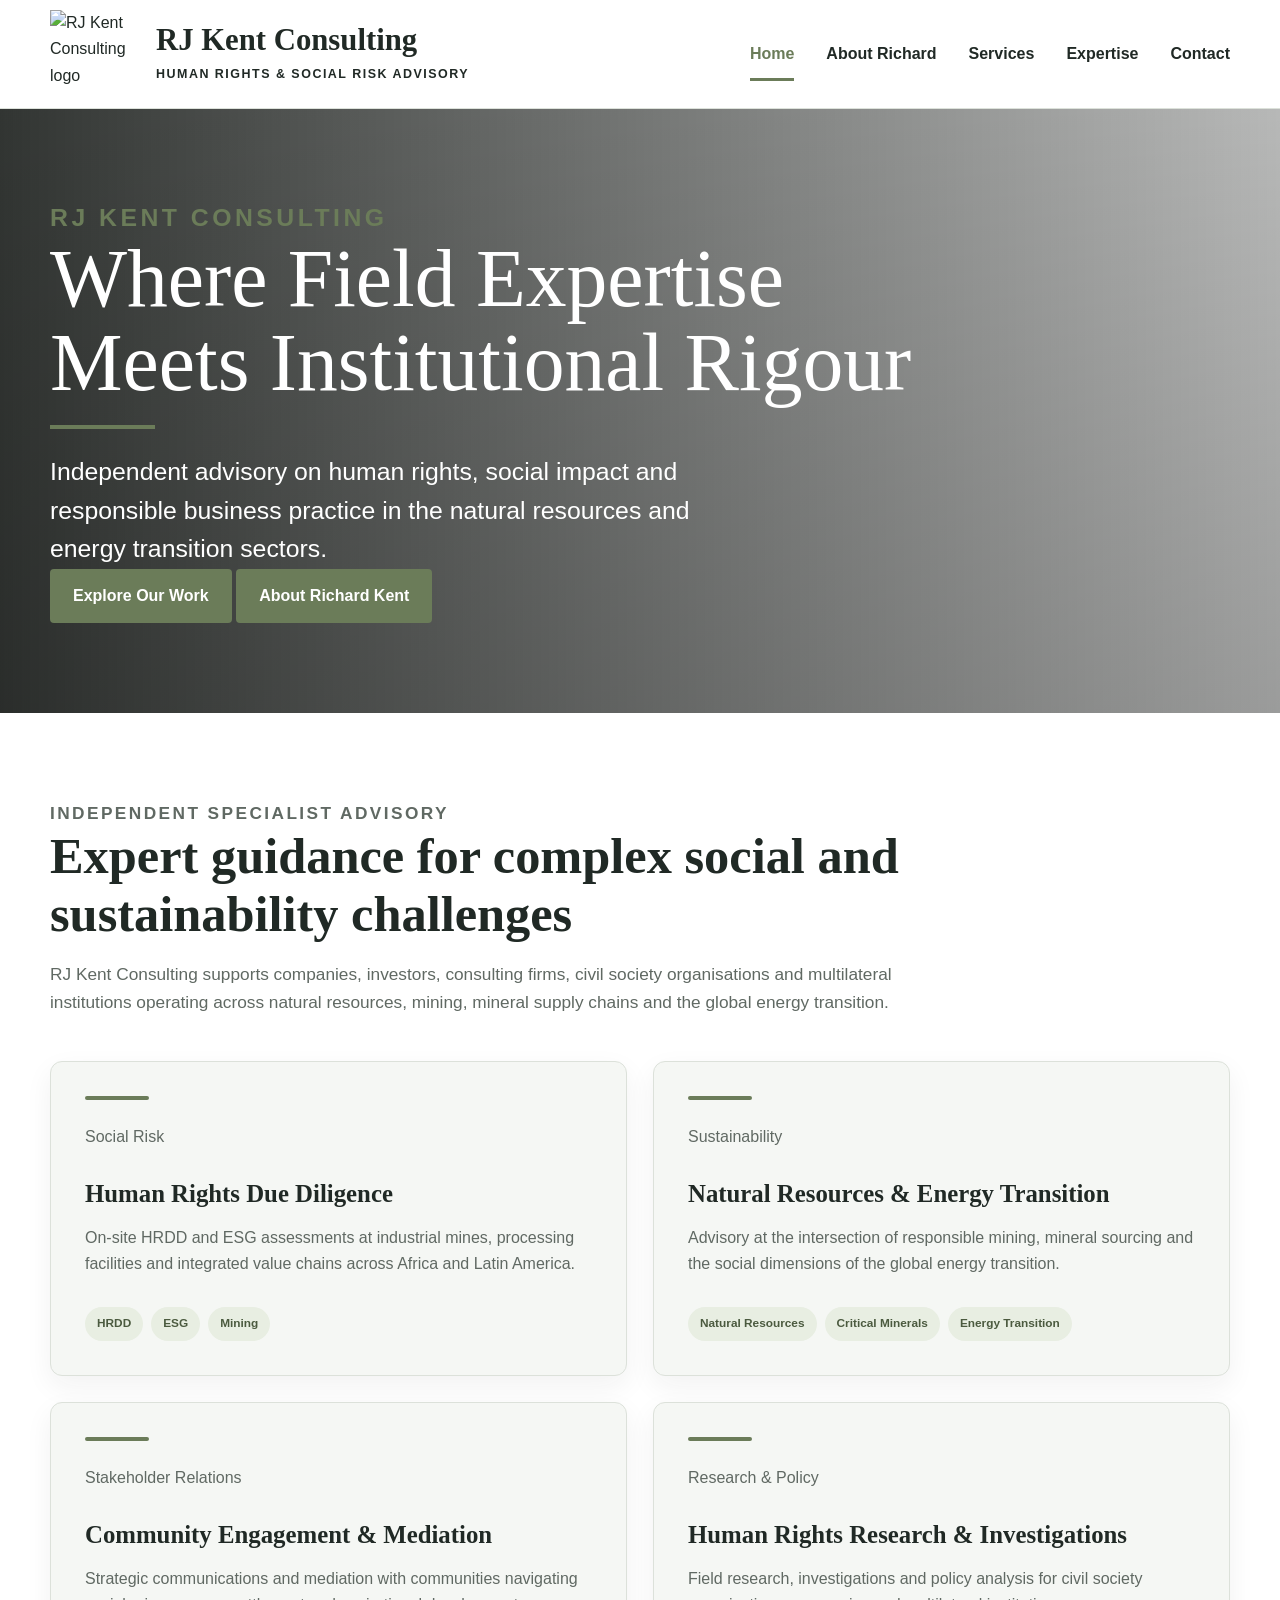
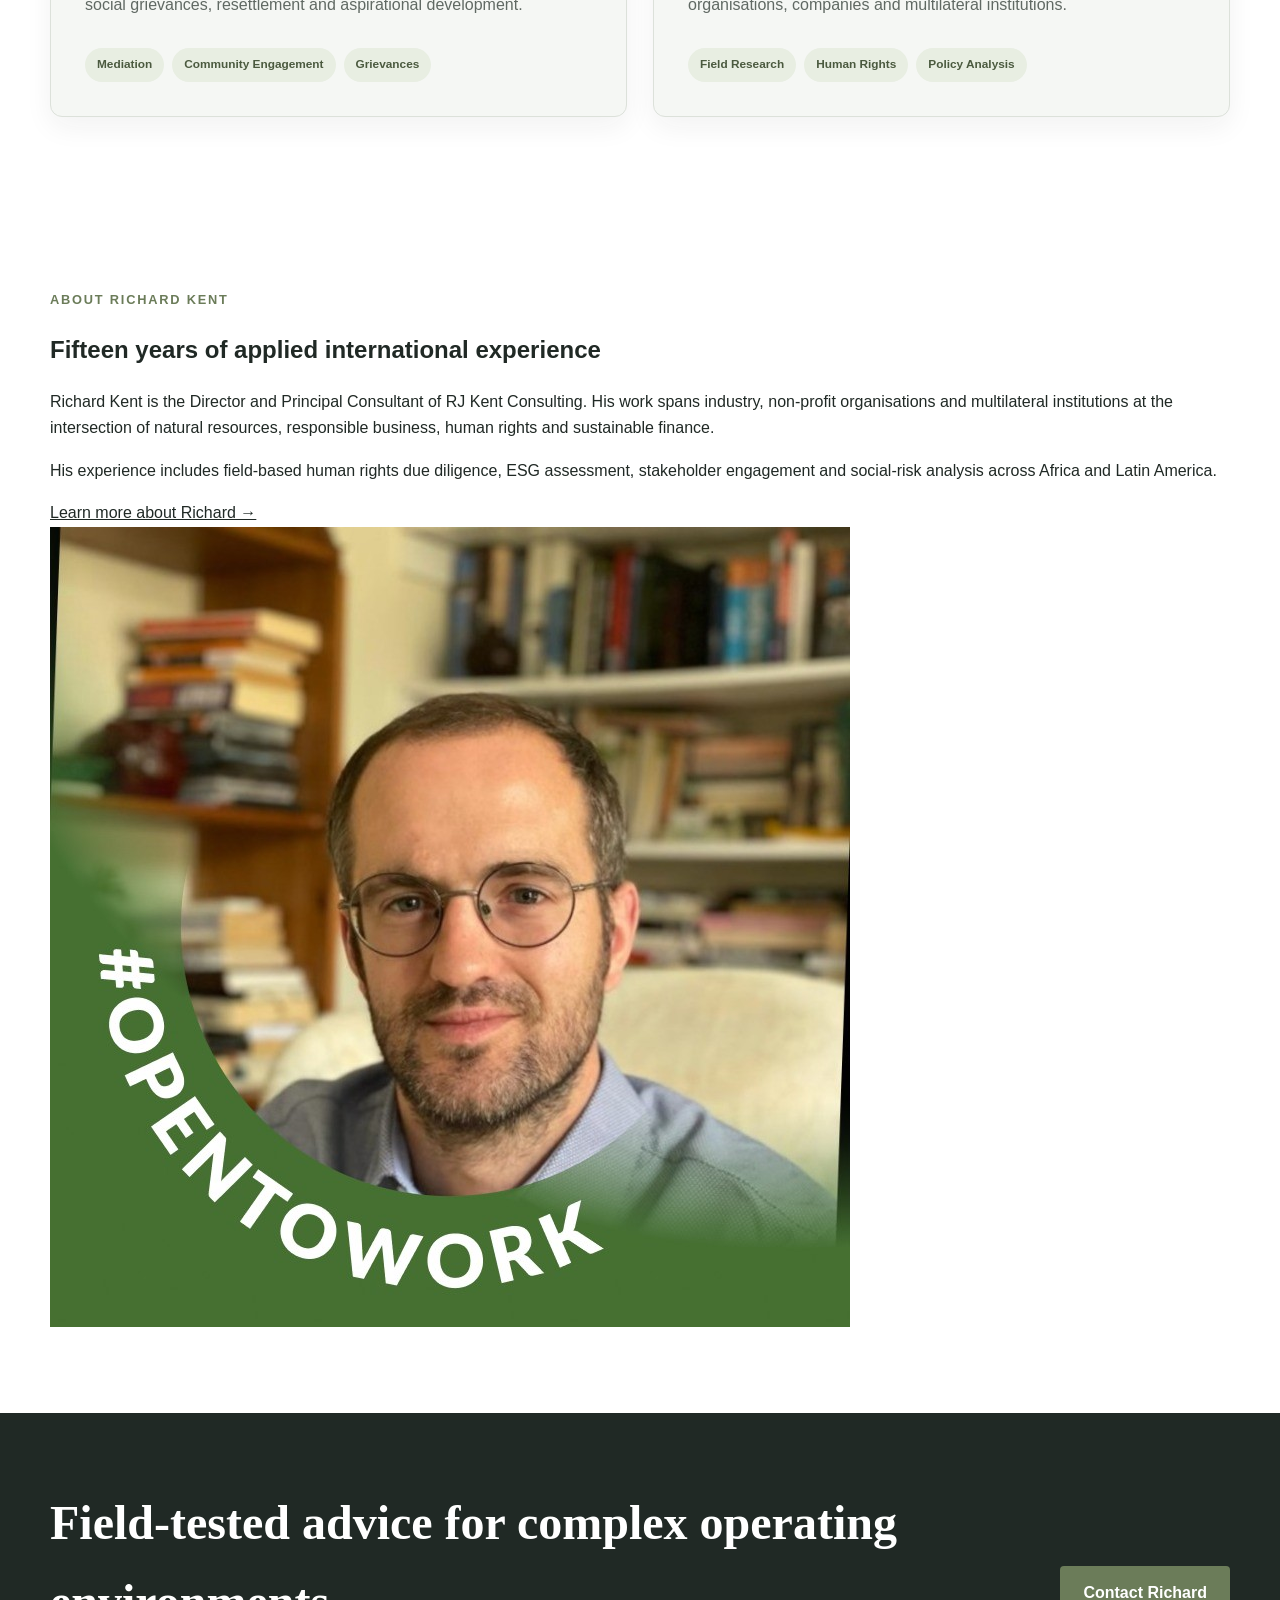
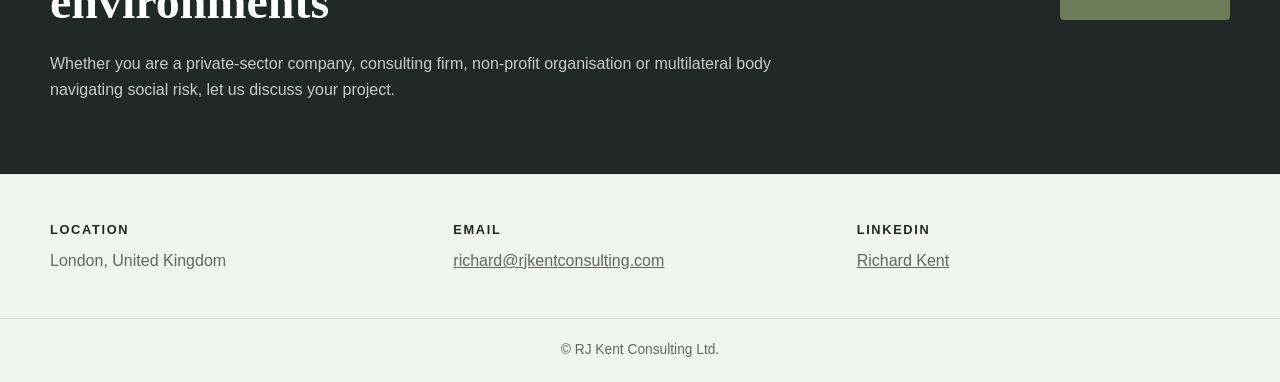
==== commit dec7db5c: "Update index.html" ====
--- a/index.html
+++ b/index.html
@@ -1,296 +1,435 @@
-<!DOCTYPE HTML>
-<!--
-	Massively by HTML5 UP
-	html5up.net | @ajlkn
-	Free for personal and commercial use under the CCA 3.0 license (html5up.net/license)
--->
-<html>
-	<head>
-		<title>RJ Kent Consulting | Human Rights & Sustainability Advisory</title>
-		<meta charset="utf-8" />
-		<meta name="viewport" content="width=device-width, initial-scale=1, user-scalable=no" />
-		<link rel="stylesheet" href="css/main.css" />
-		<noscript><link rel="stylesheet" href="css/noscript.css" /></noscript>
-	</head>
-	<body class="is-preload">
-
-		<!-- Wrapper -->
-			<div id="wrapper" class="fade-in">
-
-				<!-- Intro -->
-					<div id="intro">
-	<h1>RJ Kent Consulting</h1>
-
-	<p>
-		Independent Advisory on Human Rights,
-		Sustainability and Responsible Resource Development
-	</p>
-
-	<p>
-		Supporting companies, investors and organisations to navigate
-		social risks, responsible mining, energy transition and
-		sustainable supply chains.
-	</p>
-
-	<ul class="actions">
-		<li>
-			<a href="#main" class="button icon solid solo fa-arrow-down scrolly">
-				Continue
+<!DOCTYPE html>
+<html lang="en">
+
+<head>
+	<meta charset="utf-8">
+
+	<meta
+		name="viewport"
+		content="width=device-width, initial-scale=1"
+	>
+
+	<title>
+		RJ Kent Consulting | Human Rights &amp; Social Risk Advisory
+	</title>
+
+	<meta
+		name="description"
+		content="Independent advisory on human rights, social impact, responsible mining, energy transition and sustainable resource development."
+	>
+
+	<link
+		rel="icon"
+		type="image/png"
+		href="images/logo-rjk.png"
+	>
+
+	<link
+		rel="stylesheet"
+		href="css/site.css"
+	>
+</head>
+
+<body>
+
+	<!-- Header -->
+
+	<header class="site-header">
+
+		<div class="header-inner">
+
+			<a class="brand" href="index.html">
+
+				<img
+					class="brand-icon"
+					src="images/logo-icon.png"
+					alt="RJ Kent Consulting logo"
+				>
+
+				<div class="brand-copy">
+
+					<strong>
+						RJ Kent Consulting
+					</strong>
+
+					<span>
+						Human Rights &amp; Social Risk Advisory
+					</span>
+
+				</div>
+
 			</a>
-		</li>
-	</ul>
-</div>
-
-				<!-- Header -->
-					<header id="header">
-						<a href="index.html" class="logo">RJ Kent Consulting</a>
-					</header>
-
-				<!-- Nav -->
-<nav id="nav">
-	<ul class="links">
-		<li class="active"><a href="index.html">Home</a></li>
-		<li><a href="about.html">About Richard</a></li>
-		<li><a href="services.html">Services</a></li>
-		<li><a href="expertise.html">Expertise</a></li>
-		<li><a href="#footer">Contact</a></li>
-	</ul>
-
-	<ul class="icons">
-		<li>
-			<a href="https://www.linkedin.com/in/richard-kent-b6029182/" 
-			   class="icon brands fa-linkedin">
-			   <span class="label">LinkedIn</span>
+
+			<nav
+				class="site-nav"
+				aria-label="Main navigation"
+			>
+
+				<a
+					class="active"
+					href="index.html"
+				>
+					Home
+				</a>
+
+				<a href="about.html">
+					About Richard
+				</a>
+
+				<a href="services.html">
+					Services
+				</a>
+
+				<a href="expertise.html">
+					Expertise
+				</a>
+
+				<a href="#contact">
+					Contact
+				</a>
+
+			</nav>
+
+		</div>
+
+	</header>
+
+
+	<!-- Main content -->
+
+	<main>
+
+		<!-- Hero -->
+
+		<section class="hero">
+
+			<div class="hero-inner">
+
+				<p class="eyebrow hero-eyebrow">
+					RJ Kent Consulting
+				</p>
+
+				<h1>
+					Where Field Expertise<br>
+					Meets Institutional Rigour
+				</h1>
+
+				<div class="hero-accent"></div>
+
+				<p>
+					Independent advisory on human rights, social impact
+					and responsible business practice in the natural
+					resources and energy transition sectors.
+				</p>
+
+				<div class="hero-actions">
+
+					<a
+						class="button"
+						href="services.html"
+					>
+						Explore Our Work
+					</a>
+
+					<a
+						class="button button-secondary"
+						href="about.html"
+					>
+						About Richard Kent
+					</a>
+
+				</div>
+
+			</div>
+
+		</section>
+
+
+		<!-- Introduction -->
+
+		<section class="section">
+
+			<div class="section-heading">
+
+				<p class="eyebrow">
+					Independent Specialist Advisory
+				</p>
+
+				<h2>
+					Expert guidance for complex social and sustainability
+					challenges
+				</h2>
+
+				<p>
+					RJ Kent Consulting supports companies, investors,
+					consulting firms, civil society organisations and
+					multilateral institutions operating across natural
+					resources, mining, mineral supply chains and the
+					global energy transition.
+				</p>
+
+			</div>
+
+
+			<!-- Expertise cards -->
+
+			<div class="card-grid">
+
+				<article class="card">
+
+					<p class="card-category">
+						Social Risk
+					</p>
+
+					<h3>
+						Human Rights Due Diligence
+					</h3>
+
+					<p>
+						On-site HRDD and ESG assessments at industrial
+						mines, processing facilities and integrated value
+						chains across Africa and Latin America.
+					</p>
+
+					<ul class="tags">
+						<li><span class="tag">HRDD</span></li>
+						<li><span class="tag">ESG</span></li>
+						<li><span class="tag">Mining</span></li>
+					</ul>
+
+				</article>
+
+
+				<article class="card">
+
+					<p class="card-category">
+						Sustainability
+					</p>
+
+					<h3>
+						Natural Resources &amp; Energy Transition
+					</h3>
+
+					<p>
+						Advisory at the intersection of responsible
+						mining, mineral sourcing and the social dimensions
+						of the global energy transition.
+					</p>
+
+					<ul class="tags">
+						<li><span class="tag">Natural Resources</span></li>
+						<li><span class="tag">Critical Minerals</span></li>
+						<li><span class="tag">Energy Transition</span></li>
+					</ul>
+
+				</article>
+
+
+				<article class="card">
+
+					<p class="card-category">
+						Stakeholder Relations
+					</p>
+
+					<h3>
+						Community Engagement &amp; Mediation
+					</h3>
+
+					<p>
+						Strategic communications and mediation with
+						communities navigating social grievances,
+						resettlement and aspirational development.
+					</p>
+
+					<ul class="tags">
+						<li><span class="tag">Mediation</span></li>
+						<li><span class="tag">Community Engagement</span></li>
+						<li><span class="tag">Grievances</span></li>
+					</ul>
+
+				</article>
+
+
+				<article class="card">
+
+					<p class="card-category">
+						Research &amp; Policy
+					</p>
+
+					<h3>
+						Human Rights Research &amp; Investigations
+					</h3>
+
+					<p>
+						Field research, investigations and policy analysis
+						for civil society organisations, companies and
+						multilateral institutions.
+					</p>
+
+					<ul class="tags">
+						<li><span class="tag">Field Research</span></li>
+						<li><span class="tag">Human Rights</span></li>
+						<li><span class="tag">Policy Analysis</span></li>
+					</ul>
+
+				</article>
+
+			</div>
+
+		</section>
+
+
+		<!-- About preview -->
+
+		<section class="section section-soft">
+
+			<div class="about-preview">
+
+				<div class="about-preview-content">
+
+					<p class="eyebrow">
+						About Richard Kent
+					</p>
+
+					<h2>
+						Fifteen years of applied international experience
+					</h2>
+
+					<p>
+						Richard Kent is the Director and Principal
+						Consultant of RJ Kent Consulting. His work spans
+						industry, non-profit organisations and multilateral
+						institutions at the intersection of natural
+						resources, responsible business, human rights and
+						sustainable finance.
+					</p>
+
+					<p>
+						His experience includes field-based human rights
+						due diligence, ESG assessment, stakeholder
+						engagement and social-risk analysis across Africa
+						and Latin America.
+					</p>
+
+					<a
+						class="text-link"
+						href="about.html"
+					>
+						Learn more about Richard &rarr;
+					</a>
+
+				</div>
+
+				<div class="about-preview-image">
+
+					<img
+						src="images/richard.jpeg"
+						alt="Richard Kent, Director and Principal Consultant"
+					>
+
+				</div>
+
+			</div>
+
+		</section>
+
+	</main>
+
+
+	<!-- Call to action -->
+
+	<section class="cta">
+
+		<div class="cta-inner">
+
+			<div>
+
+				<h2>
+					Field-tested advice for complex operating environments
+				</h2>
+
+				<p>
+					Whether you are a private-sector company, consulting
+					firm, non-profit organisation or multilateral body
+					navigating social risk, let us discuss your project.
+				</p>
+
+			</div>
+
+			<a
+				class="button"
+				href="mailto:richard@rjkentconsulting.com"
+			>
+				Contact Richard
 			</a>
-		</li>
-	</ul>
-</nav>
-
-				<!-- Main -->
-					<div id="main">
-
-						<!-- Featured Post -->
-							<article class="post featured">
-
-<header class="major">
-
-<span class="date">
-RJ Kent Consulting
-</span>
-
-<h2>
-<a href="about.html">
-Independent expertise for complex sustainability challenges
-</a>
-</h2>
-
-<p>
-RJ Kent Consulting provides specialist advisory support on human rights,
-responsible mining, energy transition and sustainable supply chains.
-</p>
-
-</header>
-
-
-<a href="#" class="image main">
-<img src="images/hero_services.jpeg" alt="Responsible resource development" />
-</a>
-
-
-<ul class="actions special">
-<li>
-<a href="about.html" class="button large">
-About Richard
-</a>
-</li>
-</ul>
-
-</article>
-
-						<!-- Posts -->
-						<section class="posts">
-
-<article>
-
-<header>
-<h2>
-<a href="services.html">
-Private Sector Advisory
-</a>
-</h2>
-</header>
-
-<a href="#" class="image fit">
-<img src="images/human-rights-investigations.jpeg" alt="" />
-</a>
-
-<p>
-Supporting mining companies, energy organisations, investors and
-technology companies to identify and manage human rights,
-social and ESG risks.
-</p>
-
-<ul class="actions special">
-<li>
-<a href="about.html" class="button">
-Learn More
-</a>
-</li>
-</ul>
-
-</article>
-
-
-
-<article>
-
-<header>
-<h2>
-<a href="services.html">
-NGOs & Multilateral Organisations
-</a>
-</h2>
-</header>
-
-<a href="#" class="image fit">
-<img src="images/richard_community.jpeg" alt="" />
-</a>
-
-<p>
-Providing research, advisory and implementation support on
-responsible mining, human rights, sustainability and development
-programmes.
-</p>
-
-<ul class="actions special">
-<li>
-<a href="services.html" class="button">
-Learn More
-</a>
-</li>
-</ul>
-
-</article>
-
-
-
-<article>
-
-<header>
-<h2>
-<a href="#">
-Human Rights Due Diligence
-</a>
-</h2>
-</header>
-
-<a href="#" class="image fit">
-<img src="images/community-mediation.jpeg" alt="" />
-</a>
-
-<p>
-Independent assessments of human rights risks across mining
-operations, processing facilities and global value chains.
-</p>
-
-</article>
-
-
-
-<article>
-
-<header>
-<h2>
-<a href="#">
-Responsible Mining & Energy Transition
-</a>
-</h2>
-</header>
-
-<a href="#" class="image fit">
-<img src="images/richard_community.jpeg" alt="" />
-</a>
-
-<p>
-Supporting responsible development of minerals and resources
-required for the global energy transition.
-</p>
-
-</article>
-
-
-</section>
-
-						<!-- Footer -->
-
-					</div>
-
-				<!-- Footer -->
-					<footer id="footer">
-						<section>
-							<form method="post" action="#">
-								<div class="fields">
-									<div class="field">
-										<label for="name">Name</label>
-										<input type="text" name="name" id="name" />
-									</div>
-									<div class="field">
-										<label for="email">Email</label>
-										<input type="text" name="email" id="email" />
-									</div>
-									<div class="field">
-										<label for="message">Message</label>
-										<textarea name="message" id="message" rows="3"></textarea>
-									</div>
-								</div>
-								<ul class="actions">
-									<li><input type="submit" value="Send Message" /></li>
-								</ul>
-							</form>
-						</section>
-						<section class="split contact">
-							<section class="alt">
-								<h3>Location</h3>
-								<p>London, United Kingdom<br />
-								</p>
-							</section>
-							<section>
-								<h3>Phone</h3>
-								<p><a href="#">(000) 000-0000</a></p>
-							</section>
-							<section>
-								<h3>Email</h3>
-								<p><a href="#">richard@rjkentconsulting.com</a></p>
-							</section>
-							<section>
-								<h3>Social</h3>
-								<ul class="icons">
-	<li>
-		<a href="https://www.linkedin.com/in/richard-kent-b6029182/" 
-		   class="icon brands fa-linkedin">
-		   <span class="label">LinkedIn</span>
-		</a>
-	</li>
-</ul>
-							</section>
-						</section>
-					</footer>
-
-				<!-- Copyright -->
-					<div id="copyright">
-						<ul><li>&copy; RJ Kent Consulting</li><li>Design: <a href="https://html5up.net">HTML5 UP</a></li></ul>
-					</div>
-
-			</div>
-
-		<!-- Scripts -->
-			<script src="js/jquery.min.js"></script>
-			<script src="js/jquery.scrollex.min.js"></script>
-			<script src="js/jquery.scrolly.min.js"></script>
-			<script src="js/browser.min.js"></script>
-			<script src="js/breakpoints.min.js"></script>
-			<script src="js/util.js"></script>
-			<script src="js/main.js"></script>
-
-	</body>
+
+		</div>
+
+	</section>
+
+
+	<!-- Footer -->
+
+	<footer id="contact" class="site-footer">
+
+		<div class="footer-inner">
+
+			<div>
+
+				<h3>
+					Location
+				</h3>
+
+				<p>
+					London, United Kingdom
+				</p>
+
+			</div>
+
+			<div>
+
+				<h3>
+					Email
+				</h3>
+
+				<p>
+
+					<a href="mailto:richard@rjkentconsulting.com">
+						richard@rjkentconsulting.com
+					</a>
+
+				</p>
+
+			</div>
+
+			<div>
+
+				<h3>
+					LinkedIn
+				</h3>
+
+				<p>
+
+					<a
+						href="https://www.linkedin.com/in/richard-kent-b6029182/"
+						target="_blank"
+						rel="noopener noreferrer"
+					>
+						Richard Kent
+					</a>
+
+				</p>
+
+			</div>
+
+		</div>
+
+		<div class="footer-bottom">
+			&copy; RJ Kent Consulting Ltd.
+		</div>
+
+	</footer>
+
+</body>
+
 </html>
--- a/css/site.css
+++ b/css/site.css
@@ -0,0 +1,417 @@
+:root {
+	--ink: #202925;
+	--muted: #606963;
+	--sage: #6b7c59;
+	--sage-light: #e8eee2;
+	--paper: #ffffff;
+	--soft: #f5f7f4;
+	--border: #dce1da;
+	--max-width: 1180px;
+}
+
+* {
+	box-sizing: border-box;
+}
+
+html {
+	scroll-behavior: smooth;
+}
+
+body {
+	margin: 0;
+	color: var(--ink);
+	background: var(--paper);
+	font-family: Arial, Helvetica, sans-serif;
+	line-height: 1.65;
+}
+
+a {
+	color: inherit;
+}
+
+img {
+	display: block;
+	max-width: 100%;
+}
+
+/* Header */
+
+.site-header {
+	position: sticky;
+	top: 0;
+	z-index: 100;
+	background: rgba(255, 255, 255, 0.97);
+	border-bottom: 1px solid var(--border);
+	backdrop-filter: blur(10px);
+}
+
+.header-inner {
+	width: min(var(--max-width), calc(100% - 40px));
+	min-height: 108px;
+	margin: 0 auto;
+	display: flex;
+	align-items: center;
+	justify-content: space-between;
+	gap: 30px;
+}
+
+.brand {
+	display: flex;
+	align-items: center;
+	gap: 18px;
+	text-decoration: none;
+}
+
+.brand-icon {
+	width: 88px;
+	height: 88px;
+	object-fit: contain;
+}
+
+.brand-copy strong {
+	display: block;
+	font-family: Georgia, "Times New Roman", serif;
+	font-size: clamp(1.55rem, 2.4vw, 2.3rem);
+	font-weight: 600;
+	line-height: 1.1;
+}
+
+.brand-copy span {
+	display: block;
+	margin-top: 6px;
+	font-size: 0.78rem;
+	font-weight: 700;
+	letter-spacing: 0.12em;
+	text-transform: uppercase;
+}
+
+.site-nav {
+	display: flex;
+	align-items: center;
+	gap: 32px;
+}
+
+.site-nav a {
+	position: relative;
+	padding: 18px 0;
+	text-decoration: none;
+	font-size: 1rem;
+	font-weight: 700;
+	white-space: nowrap;
+}
+
+.site-nav a::after {
+	content: "";
+	position: absolute;
+	left: 0;
+	right: 0;
+	bottom: 4px;
+	height: 3px;
+	background: var(--sage);
+	transform: scaleX(0);
+	transition: transform 0.2s ease;
+}
+
+.site-nav a:hover::after,
+.site-nav a.active::after {
+	transform: scaleX(1);
+}
+
+.site-nav a.active {
+	color: var(--sage);
+}
+
+/* Hero */
+
+.hero {
+	position: relative;
+	min-height: 500px;
+	display: grid;
+	align-items: center;
+	color: #ffffff;
+	isolation: isolate;
+
+	background:
+		linear-gradient(
+			90deg,
+			rgba(18, 22, 19, 0.86),
+			rgba(18, 22, 19, 0.28)
+		),
+		url("../images/mine_landscape.jpeg") center / cover no-repeat;
+}
+
+.hero::after {
+	content: "";
+	position: absolute;
+	inset: 0;
+	z-index: -1;
+	background: linear-gradient(
+		180deg,
+		rgba(0, 0, 0, 0.03),
+		rgba(0, 0, 0, 0.18)
+	);
+}
+
+.hero-inner {
+	width: min(var(--max-width), calc(100% - 40px));
+	margin: 0 auto;
+	padding: 90px 0;
+}
+
+.hero h1 {
+	margin: 0 0 20px;
+	font-family: Georgia, "Times New Roman", serif;
+	font-size: clamp(3rem, 7vw, 5.1rem);
+	font-weight: 500;
+	line-height: 1.03;
+}
+
+.hero-accent {
+	width: 105px;
+	height: 4px;
+	margin-bottom: 24px;
+	background: var(--sage);
+}
+
+.hero p {
+	max-width: 700px;
+	margin: 0;
+	font-size: clamp(1.15rem, 2vw, 1.55rem);
+	line-height: 1.55;
+}
+
+/* Page sections */
+
+.section {
+	width: min(var(--max-width), calc(100% - 40px));
+	margin: 0 auto;
+	padding: 86px 0;
+}
+
+.section-heading {
+	max-width: 850px;
+	margin-bottom: 44px;
+}
+
+.eyebrow {
+	margin: 0 0 10px;
+	color: var(--sage);
+	font-size: 0.8rem;
+	font-weight: 800;
+	letter-spacing: 0.14em;
+	text-transform: uppercase;
+}
+
+.section-heading h2 {
+	margin: 0 0 16px;
+	font-family: Georgia, "Times New Roman", serif;
+	font-size: clamp(2rem, 4vw, 3.15rem);
+	line-height: 1.15;
+}
+
+.section-heading p {
+	margin: 0;
+	color: var(--muted);
+	font-size: 1.08rem;
+}
+
+/* Service cards */
+
+.card-grid {
+	display: grid;
+	grid-template-columns: repeat(2, minmax(0, 1fr));
+	gap: 26px;
+}
+
+.card {
+	display: flex;
+	min-height: 315px;
+	flex-direction: column;
+	padding: 34px;
+	background: var(--soft);
+	border: 1px solid var(--border);
+	border-radius: 12px;
+	box-shadow: 0 10px 28px rgba(29, 41, 34, 0.06);
+	transition:
+		transform 0.2s ease,
+		box-shadow 0.2s ease;
+}
+
+.card:hover {
+	transform: translateY(-4px);
+	box-shadow: 0 16px 34px rgba(29, 41, 34, 0.11);
+}
+
+.card::before {
+	content: "";
+	width: 64px;
+	height: 4px;
+	margin-bottom: 24px;
+	background: var(--sage);
+	border-radius: 999px;
+}
+
+.card h3 {
+	margin: 0 0 15px;
+	font-family: Georgia, "Times New Roman", serif;
+	font-size: 1.55rem;
+	line-height: 1.25;
+}
+
+.card p {
+	flex-grow: 1;
+	margin: 0 0 25px;
+	color: var(--muted);
+}
+
+.tags {
+	display: flex;
+	flex-wrap: wrap;
+	gap: 8px;
+	margin: 0;
+	padding: 0;
+	list-style: none;
+}
+
+.tag {
+	display: inline-block;
+	padding: 7px 12px;
+	color: #4b5a3f;
+	background: var(--sage-light);
+	border-radius: 999px;
+	font-size: 0.74rem;
+	font-weight: 800;
+}
+
+/* Call to action */
+
+.cta {
+	background: var(--ink);
+	color: #ffffff;
+}
+
+.cta-inner {
+	width: min(var(--max-width), calc(100% - 40px));
+	margin: 0 auto;
+	padding: 70px 0;
+	display: flex;
+	align-items: center;
+	justify-content: space-between;
+	gap: 32px;
+}
+
+.cta h2 {
+	margin: 0 0 10px;
+	font-family: Georgia, "Times New Roman", serif;
+	font-size: clamp(2rem, 4vw, 3rem);
+}
+
+.cta p {
+	max-width: 760px;
+	margin: 0;
+	color: rgba(255, 255, 255, 0.76);
+}
+
+.button {
+	display: inline-block;
+	padding: 14px 23px;
+	color: #ffffff;
+	background: var(--sage);
+	border-radius: 4px;
+	text-decoration: none;
+	font-weight: 800;
+	white-space: nowrap;
+}
+
+/* Footer */
+
+.site-footer {
+	background: #f2f4f1;
+	border-top: 1px solid var(--border);
+}
+
+.footer-inner {
+	width: min(var(--max-width), calc(100% - 40px));
+	margin: 0 auto;
+	padding: 44px 0;
+	display: grid;
+	grid-template-columns: repeat(3, 1fr);
+	gap: 30px;
+}
+
+.footer-inner h3 {
+	margin: 0 0 8px;
+	font-size: 0.8rem;
+	letter-spacing: 0.13em;
+	text-transform: uppercase;
+}
+
+.footer-inner p {
+	margin: 0;
+	color: var(--muted);
+}
+
+.footer-bottom {
+	padding: 20px;
+	text-align: center;
+	color: var(--muted);
+	border-top: 1px solid var(--border);
+	font-size: 0.86rem;
+}
+
+/* Responsive */
+
+@media screen and (max-width: 940px) {
+	.header-inner {
+		padding: 18px 0;
+		align-items: flex-start;
+		flex-direction: column;
+	}
+
+	.site-nav {
+		width: 100%;
+		gap: 22px;
+		overflow-x: auto;
+	}
+
+	.brand-icon {
+		width: 72px;
+		height: 72px;
+	}
+
+	.card-grid {
+		grid-template-columns: 1fr;
+	}
+
+	.footer-inner {
+		grid-template-columns: 1fr;
+	}
+
+	.cta-inner {
+		align-items: flex-start;
+		flex-direction: column;
+	}
+}
+
+@media screen and (max-width: 560px) {
+	.header-inner,
+	.hero-inner,
+	.section,
+	.cta-inner,
+	.footer-inner {
+		width: min(calc(100% - 26px), var(--max-width));
+	}
+
+	.brand-copy span {
+		font-size: 0.67rem;
+	}
+
+	.hero {
+		min-height: 430px;
+	}
+
+	.card {
+		min-height: 0;
+		padding: 26px;
+	}
+}
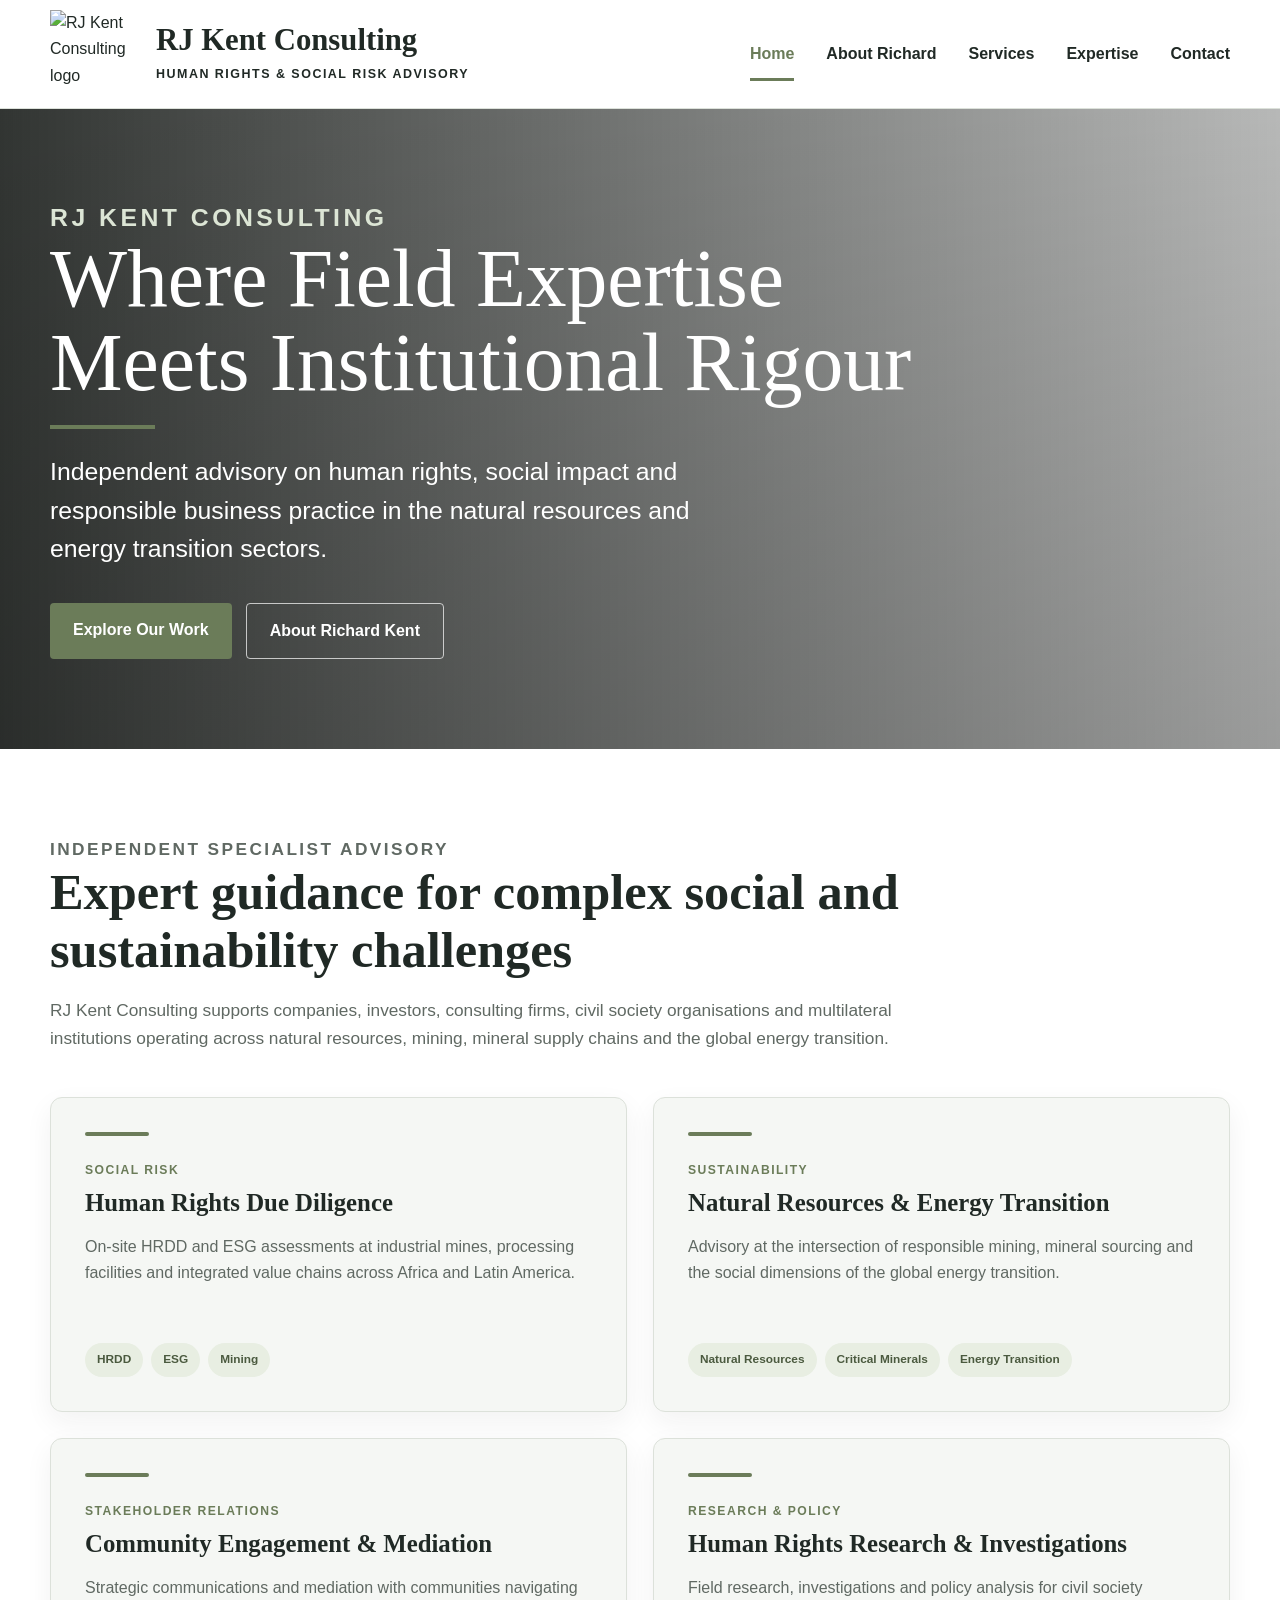
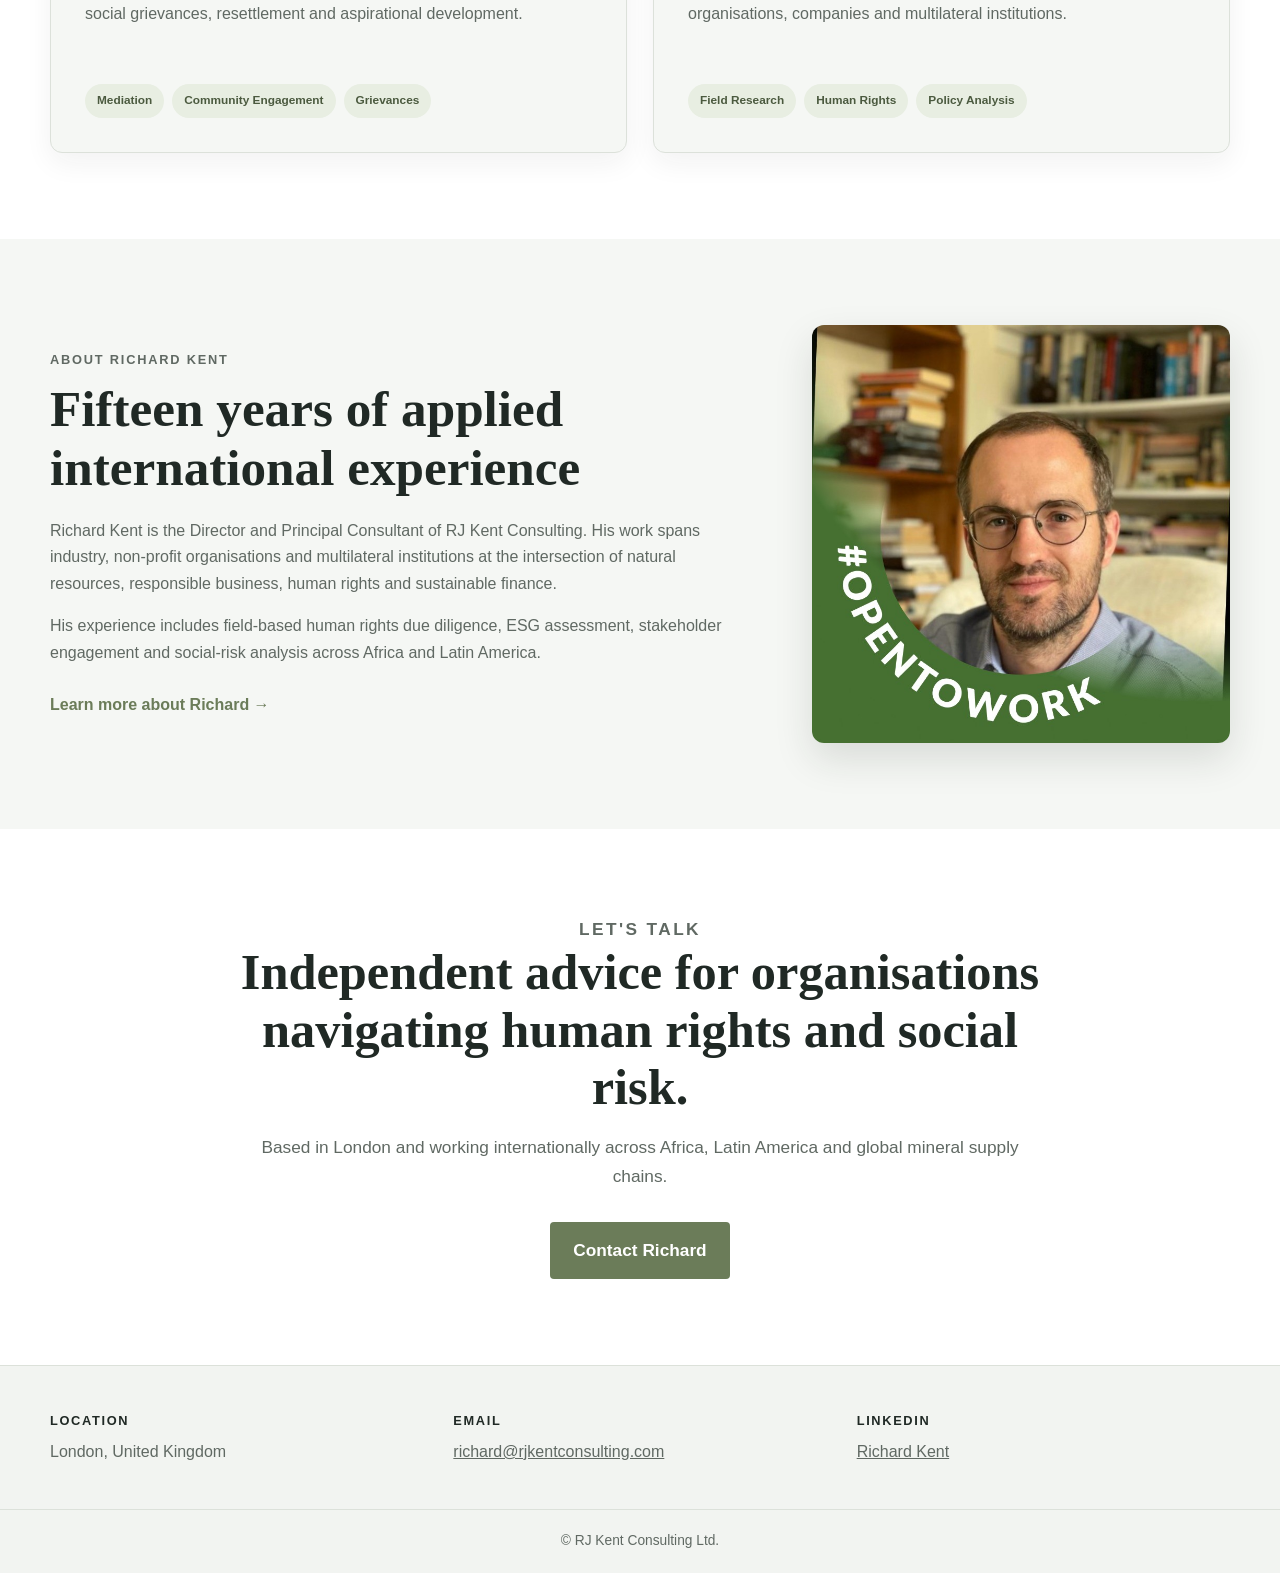
==== commit b15d3fa9: "Update index.html" ====
--- a/index.html
+++ b/index.html
@@ -42,7 +42,7 @@
 
 				<img
 					class="brand-icon"
-					src="images/logo-icon.png"
+					src="images/logo-rjk.png"
 					alt="RJ Kent Consulting logo"
 				>
 
@@ -338,34 +338,33 @@
 
 	<!-- Call to action -->
 
-	<section class="cta">
-
-		<div class="cta-inner">
-
-			<div>
-
-				<h2>
-					Field-tested advice for complex operating environments
-				</h2>
-
-				<p>
-					Whether you are a private-sector company, consulting
-					firm, non-profit organisation or multilateral body
-					navigating social risk, let us discuss your project.
-				</p>
-
-			</div>
-
-			<a
-				class="button"
-				href="mailto:richard@rjkentconsulting.com"
-			>
-				Contact Richard
-			</a>
-
-		</div>
-
-	</section>
+<section class="section">
+
+    <div class="section-heading" style="text-align:center; max-width:800px; margin:auto;">
+
+        <p class="eyebrow">
+            Let's Talk
+        </p>
+
+        <h2>
+            Independent advice for organisations navigating
+            human rights and social risk.
+        </h2>
+
+        <p>
+            Based in London and working internationally across Africa,
+            Latin America and global mineral supply chains.
+        </p>
+
+        <p style="margin-top:2rem;">
+            <a class="button" href="mailto:richard@rjkentconsulting.com">
+                Contact Richard
+            </a>
+        </p>
+
+    </div>
+
+</section>
 
 
 	<!-- Footer -->
--- a/css/site.css
+++ b/css/site.css
@@ -415,3 +415,113 @@
 		padding: 26px;
 	}
 }
+
+/* Homepage hero additions */
+
+.hero-eyebrow {
+	color: #dce5d5;
+}
+
+.hero-actions {
+	display: flex;
+	flex-wrap: wrap;
+	gap: 14px;
+	margin-top: 34px;
+}
+
+.button-secondary {
+	color: #ffffff;
+	background: transparent;
+	border: 1px solid rgba(255, 255, 255, 0.7);
+}
+
+.button-secondary:hover {
+	background: rgba(255, 255, 255, 0.12);
+}
+
+
+/* Card category */
+
+.card-category {
+	flex-grow: 0 !important;
+	margin: 0 0 8px !important;
+	color: var(--sage) !important;
+	font-size: 0.76rem;
+	font-weight: 800;
+	letter-spacing: 0.12em;
+	text-transform: uppercase;
+}
+
+
+/* Soft background section */
+
+.section-soft {
+	width: 100%;
+	max-width: none;
+	padding-left: max(20px, calc((100% - var(--max-width)) / 2));
+	padding-right: max(20px, calc((100% - var(--max-width)) / 2));
+	background: var(--soft);
+}
+
+
+/* About preview */
+
+.about-preview {
+	width: min(var(--max-width), 100%);
+	margin: 0 auto;
+	display: grid;
+	grid-template-columns: 1.25fr 0.75fr;
+	align-items: center;
+	gap: 64px;
+}
+
+.about-preview-content h2 {
+	margin: 0 0 20px;
+	font-family: Georgia, "Times New Roman", serif;
+	font-size: clamp(2rem, 4vw, 3.2rem);
+	line-height: 1.15;
+}
+
+.about-preview-content p {
+	color: var(--muted);
+}
+
+.about-preview-image img {
+	width: 100%;
+	max-height: 520px;
+	object-fit: cover;
+	object-position: center;
+	border-radius: 12px;
+	box-shadow: 0 16px 38px rgba(29, 41, 34, 0.13);
+}
+
+.text-link {
+	display: inline-block;
+	margin-top: 10px;
+	color: var(--sage);
+	font-weight: 800;
+	text-decoration: none;
+}
+
+.text-link:hover {
+	text-decoration: underline;
+}
+
+
+@media screen and (max-width: 800px) {
+
+	.about-preview {
+		grid-template-columns: 1fr;
+		gap: 36px;
+	}
+
+	.about-preview-image {
+		order: -1;
+	}
+
+	.about-preview-image img {
+		max-width: 480px;
+		margin: 0 auto;
+	}
+
+}
